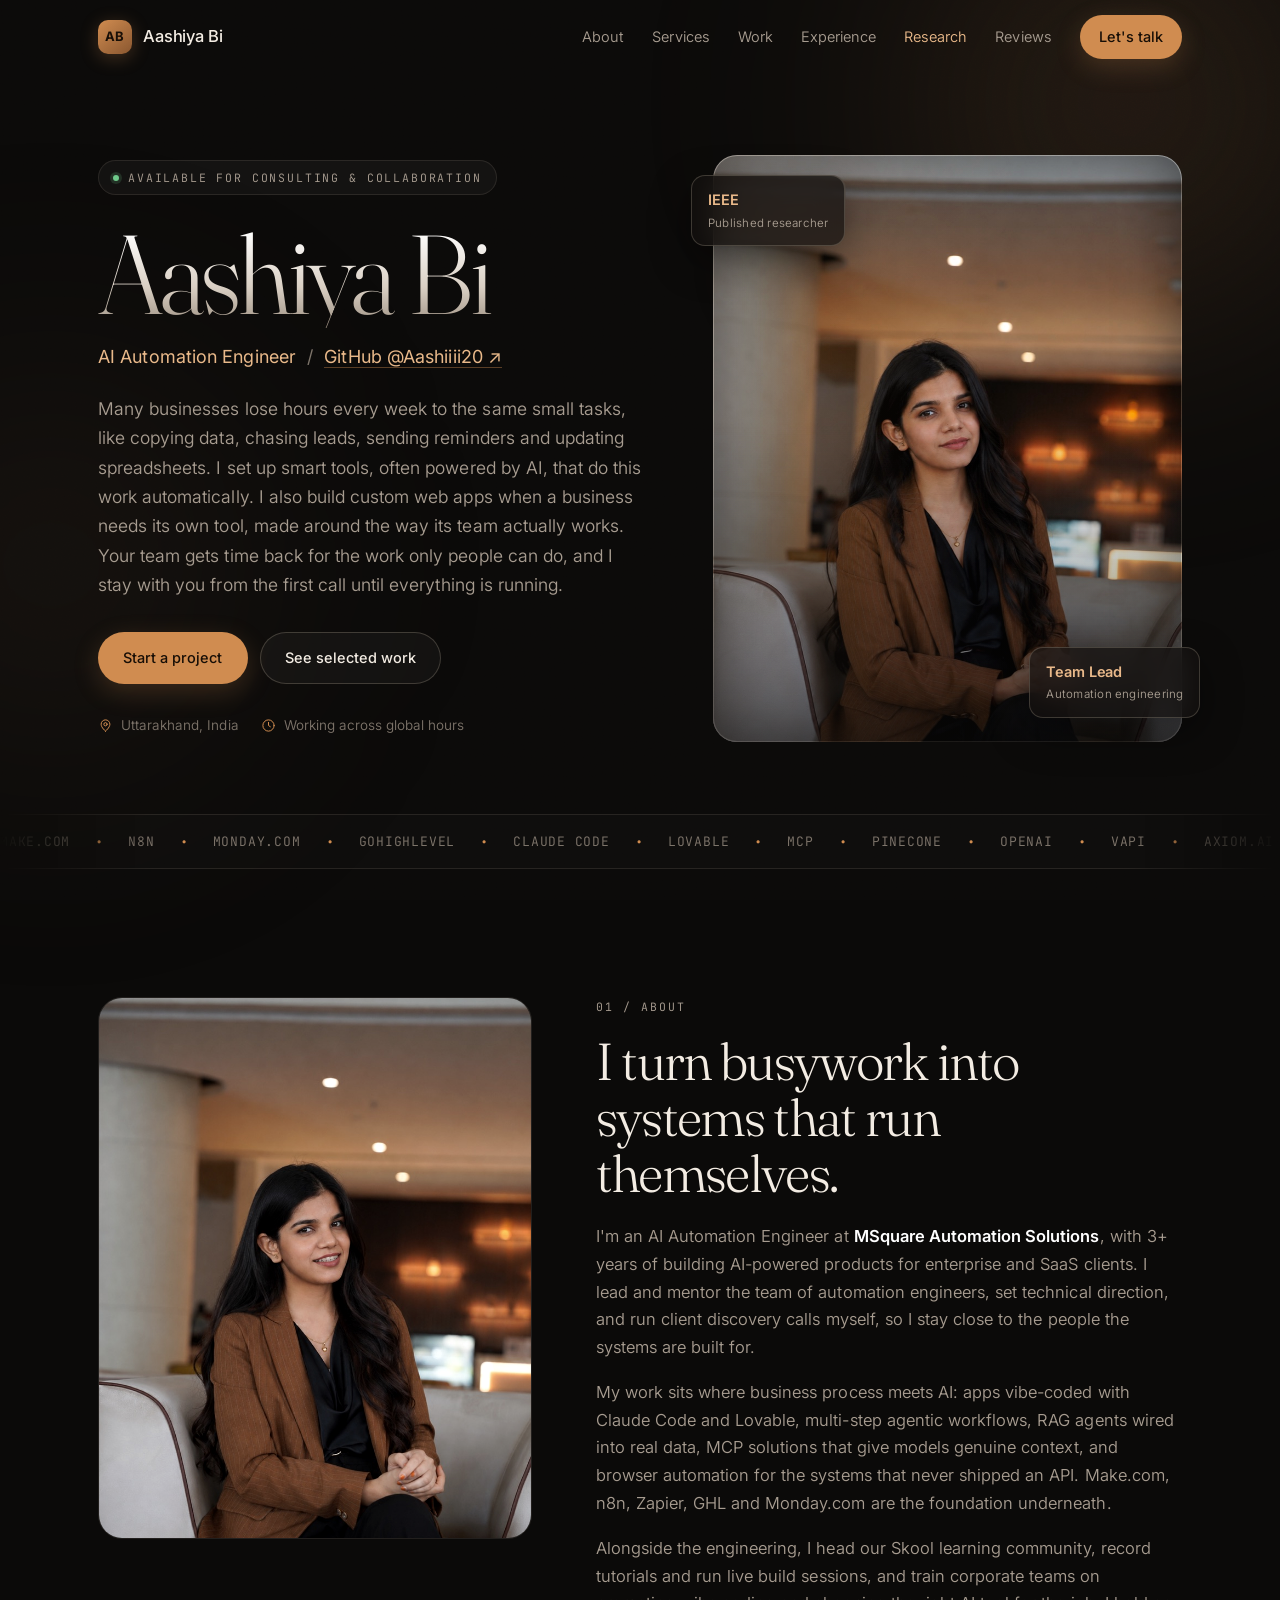
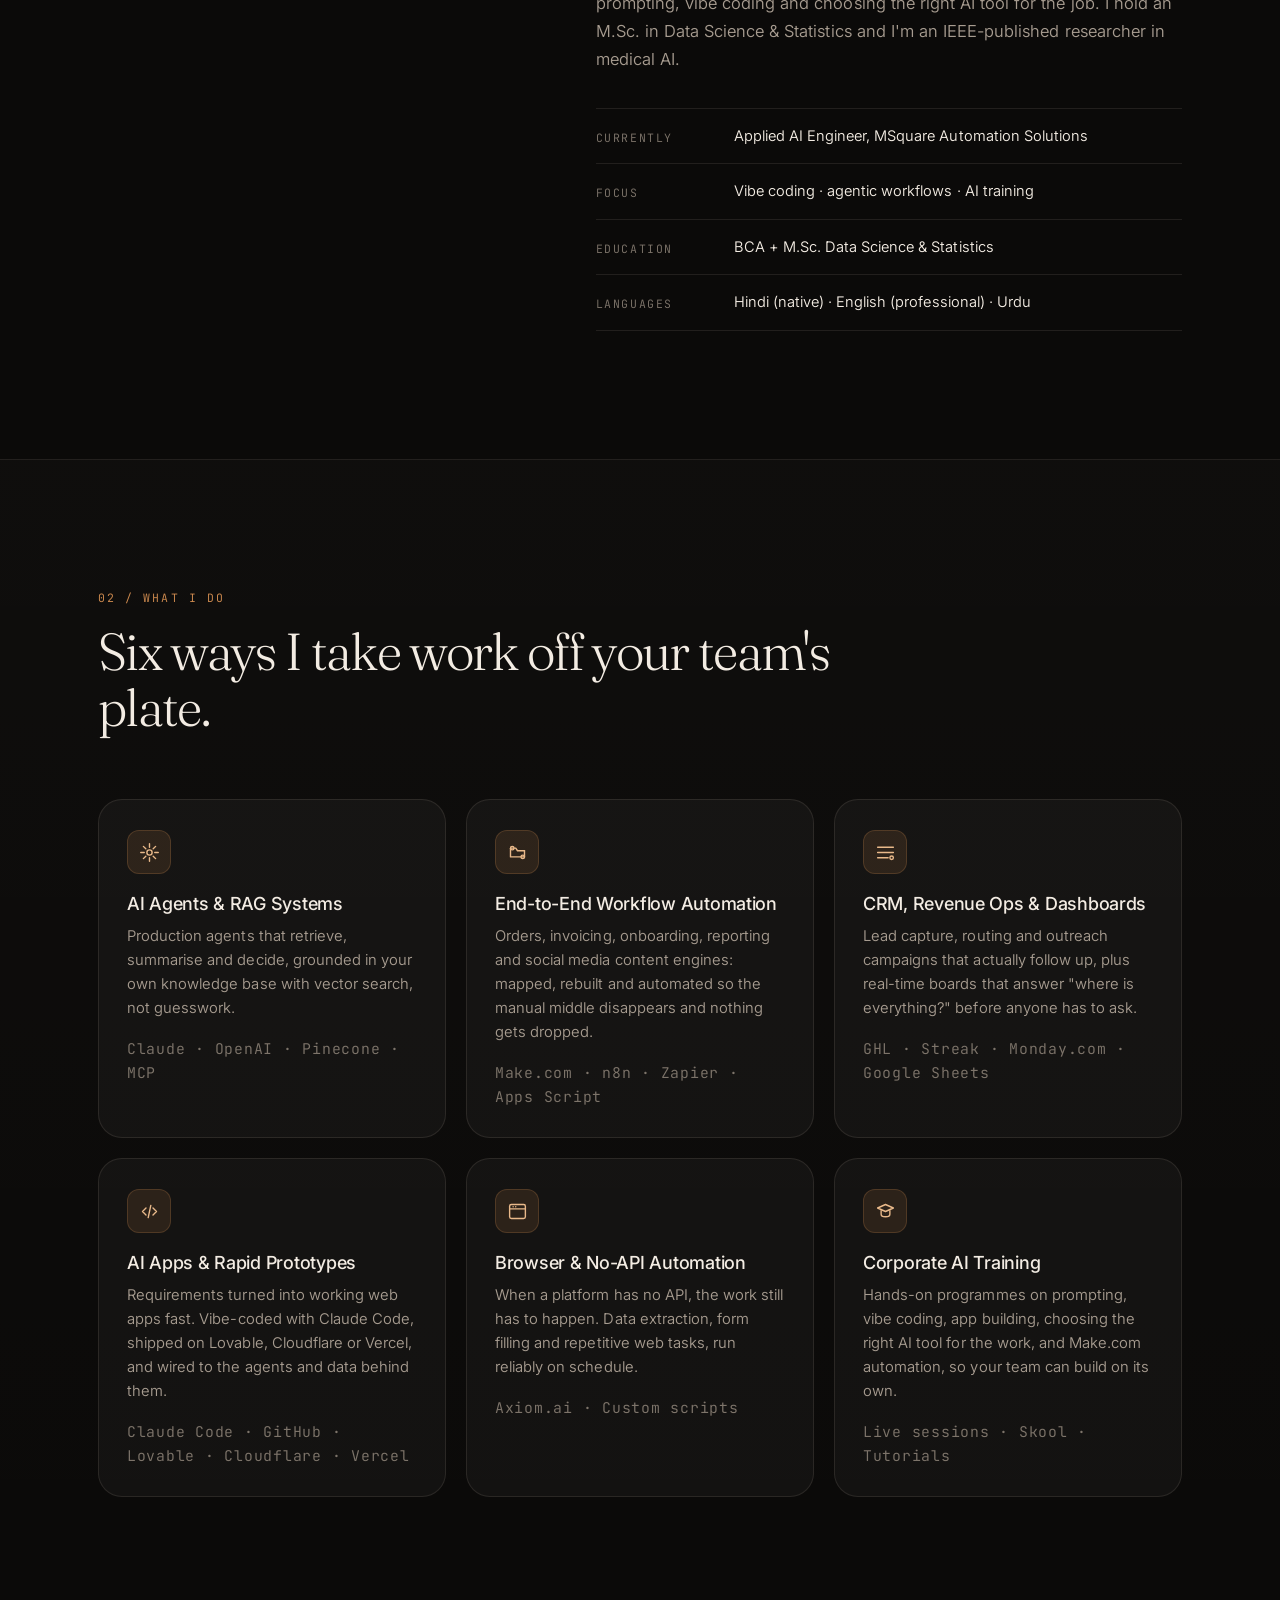
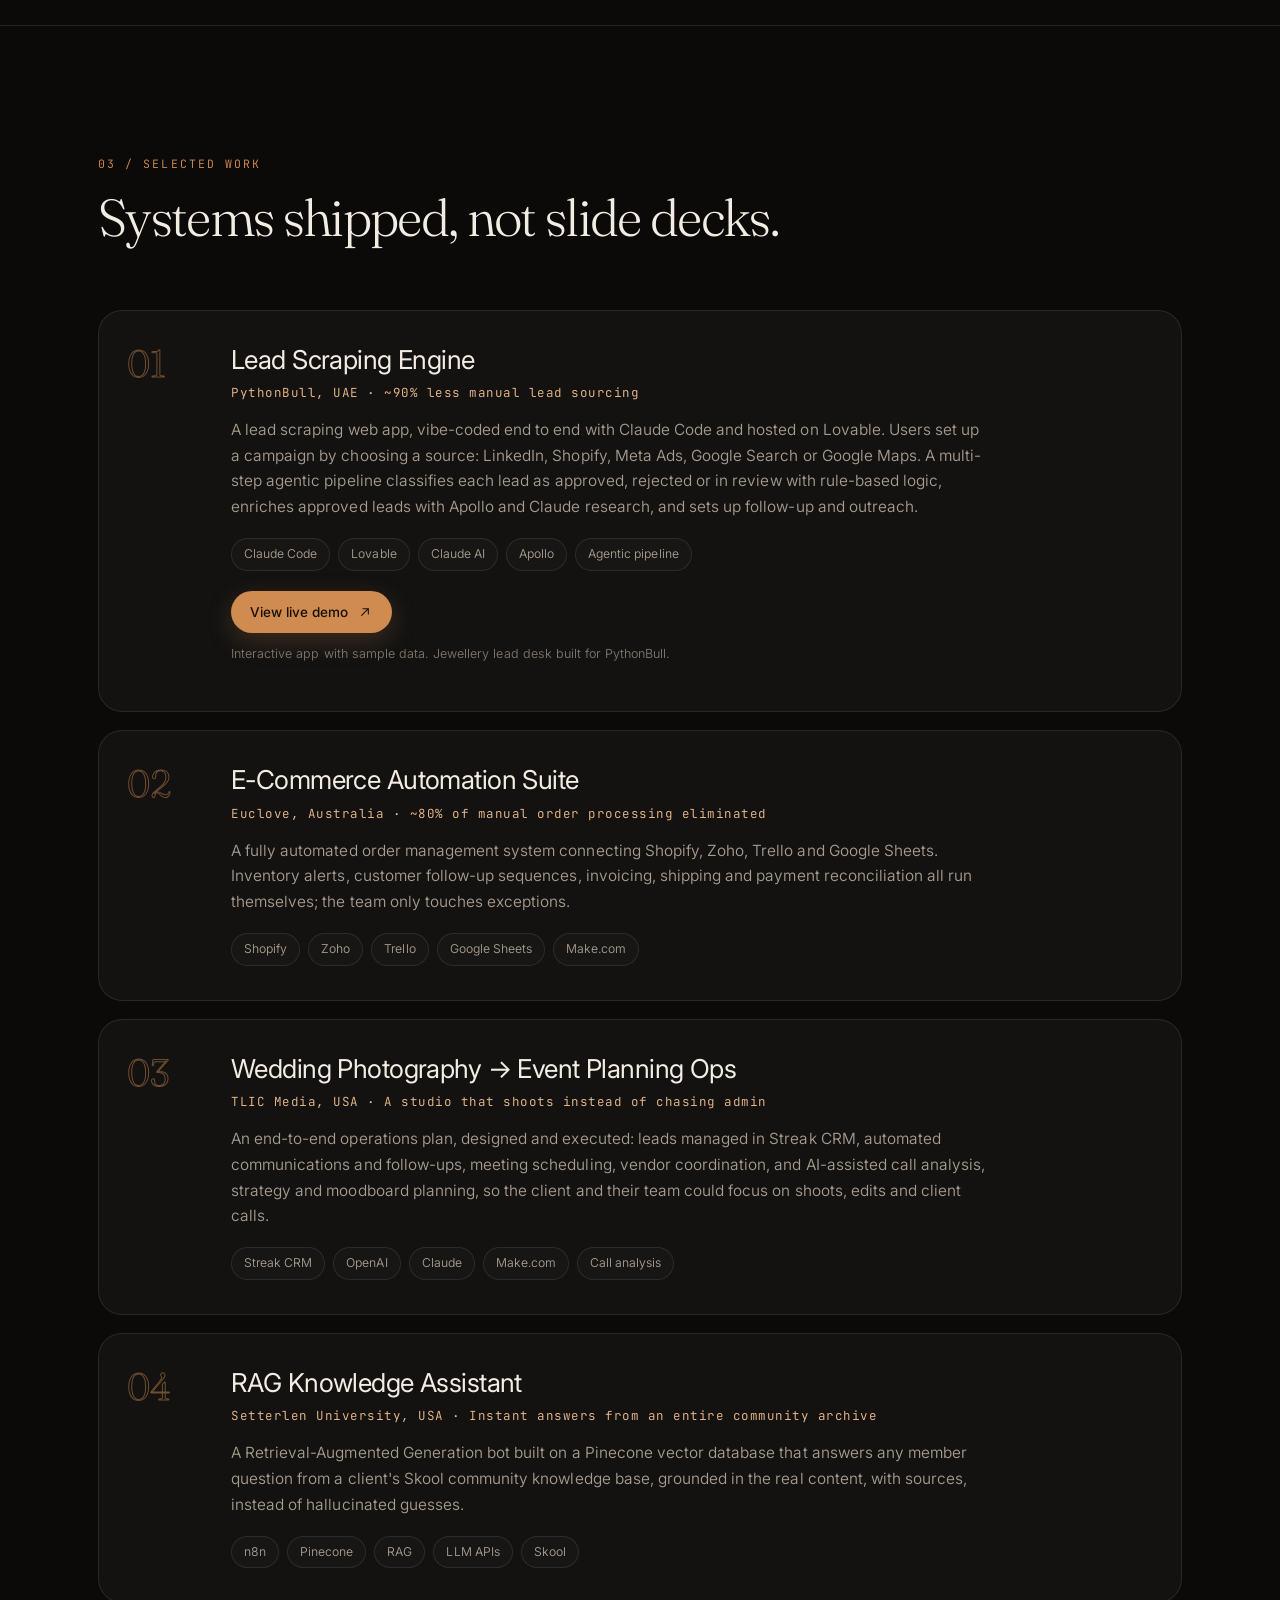
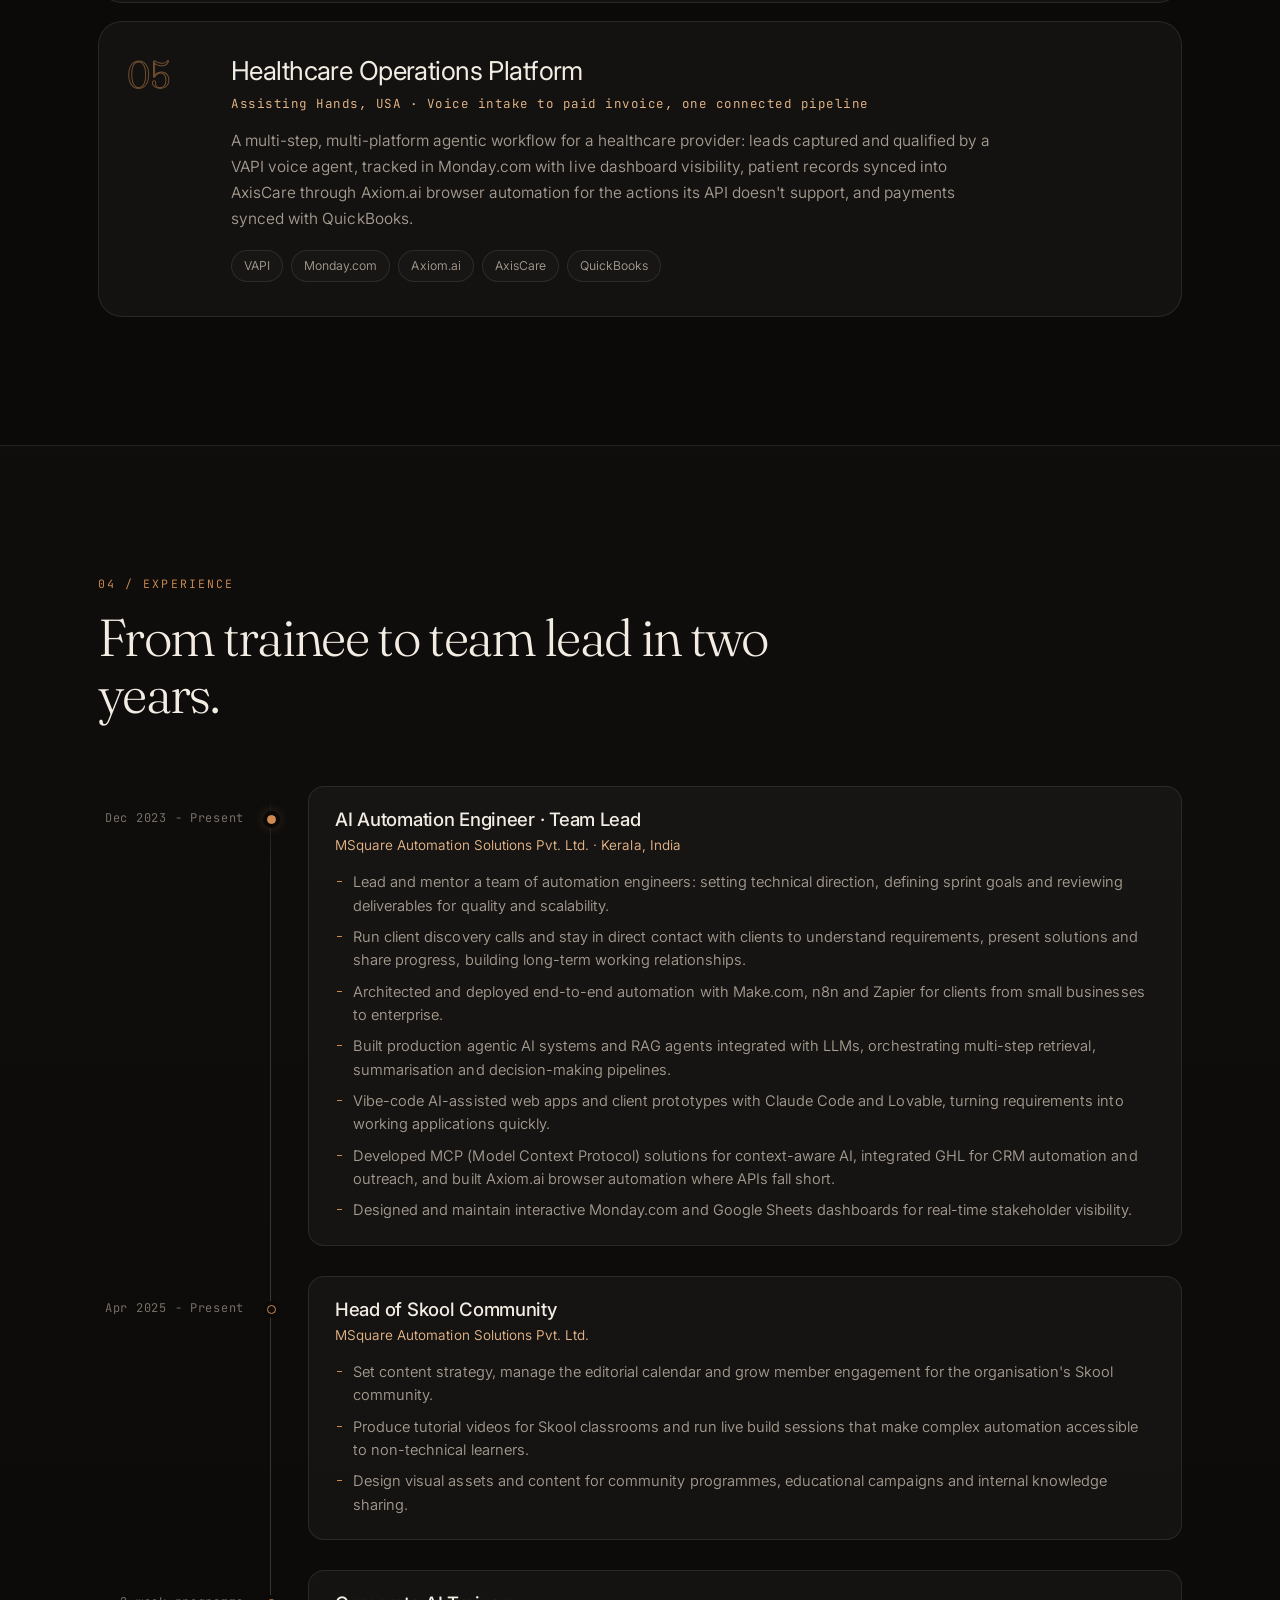
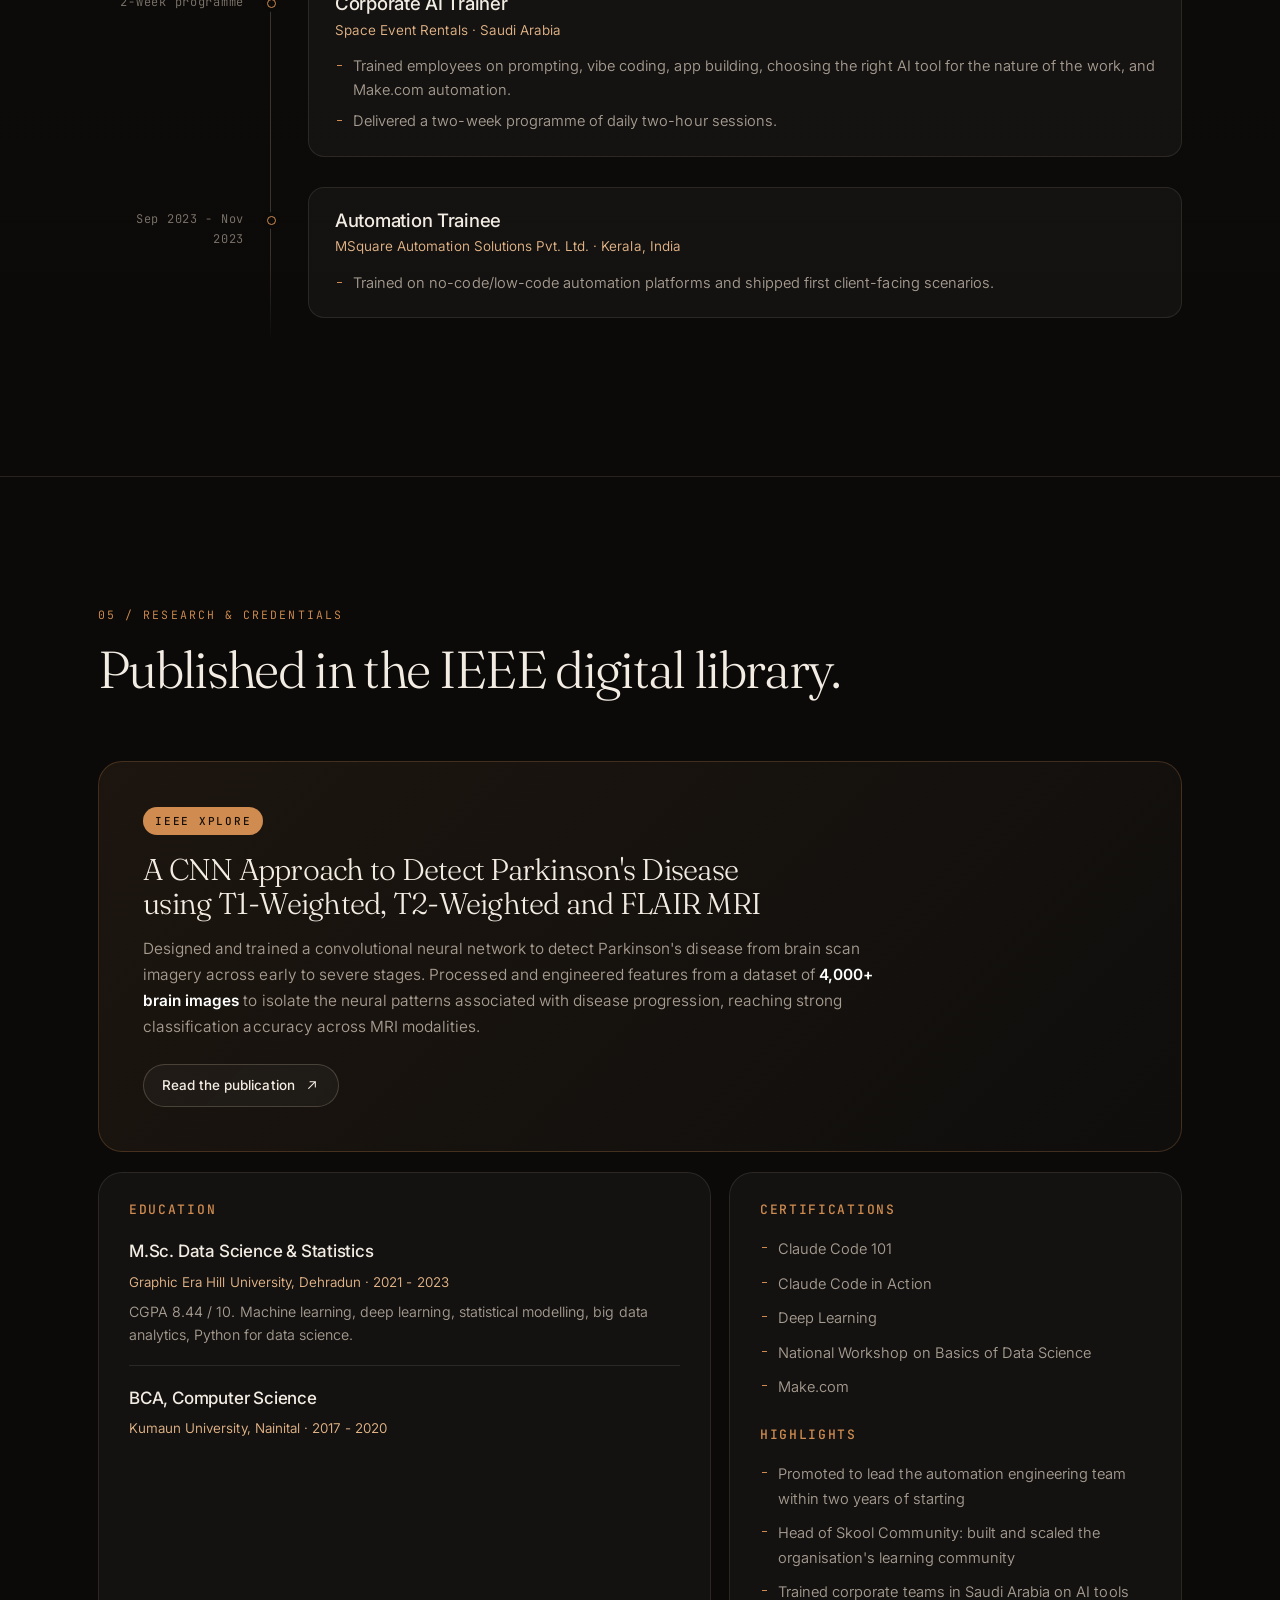
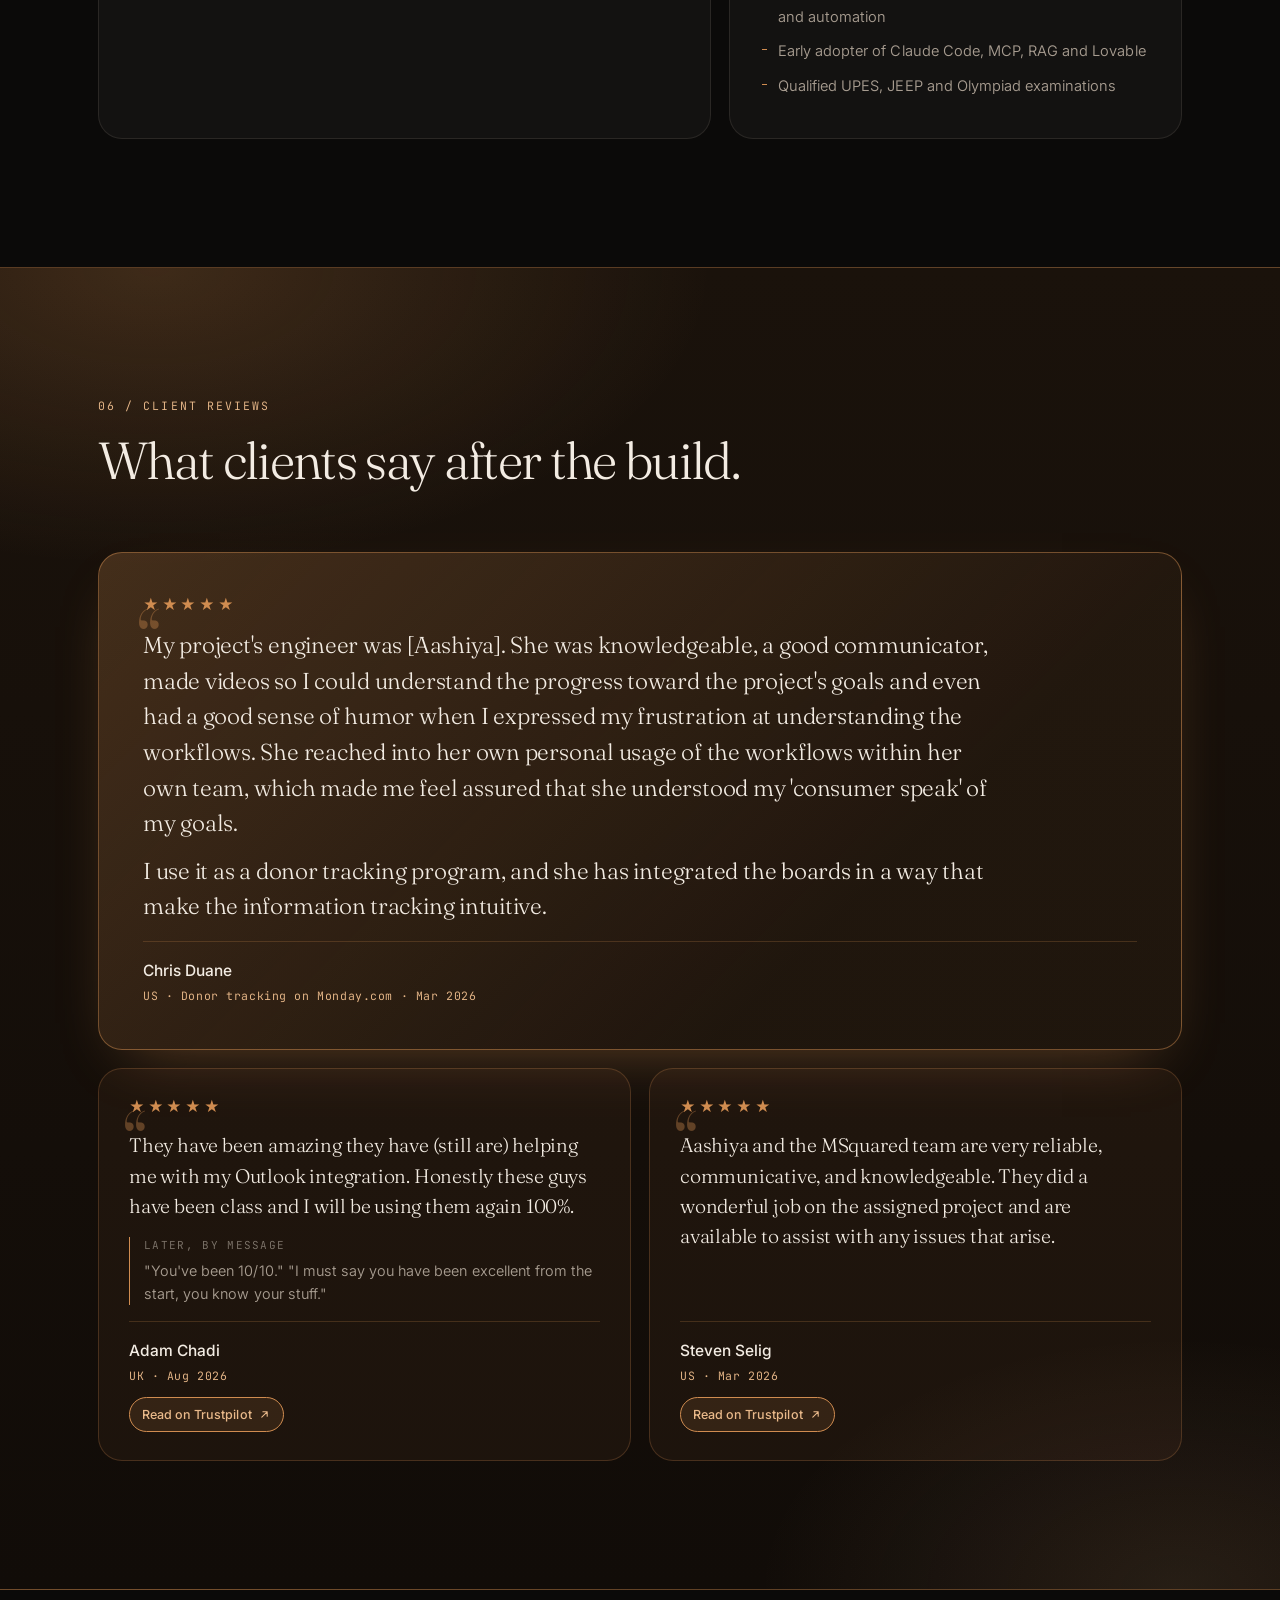
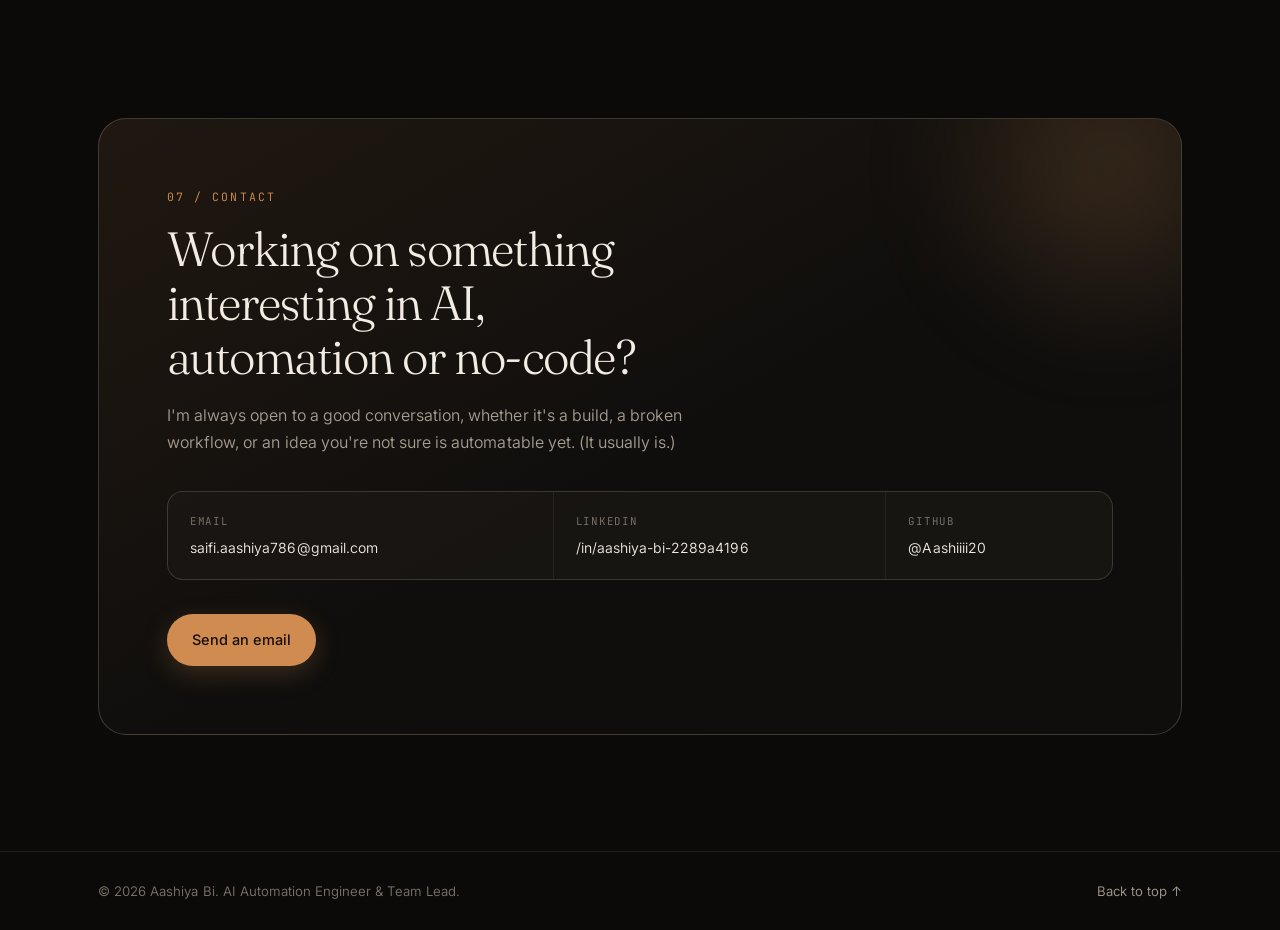
==== index.html @ a2b1c244 "Add Trustpilot button to Adam Chadi's review Co-Authored-By: Claude Opus 5.5 <noreply@anthropic.com>" ====
<!DOCTYPE html>
<html lang="en">
<head>
<meta charset="utf-8" />
<meta name="viewport" content="width=device-width, initial-scale=1" />
<title>Aashiya Bi | AI Automation Engineer &amp; Team Lead</title>
<meta name="description" content="Aashiya Bi, AI Automation Engineer and team lead. I build AI-powered apps with Claude Code and Lovable, agentic workflows, RAG and MCP, and end-to-end automation with Make.com, n8n, Zapier, GHL and Monday.com. IEEE-published researcher." />
<meta name="author" content="Aashiya Bi" />
<meta name="theme-color" content="#0b0a09" />

<meta property="og:type" content="website" />
<meta property="og:title" content="Aashiya Bi | AI Automation Engineer &amp; Team Lead" />
<meta property="og:description" content="Vibe-coded AI apps, agentic workflows, RAG and end-to-end business automation. Claude Code · Lovable · Make.com · n8n · GHL · MCP." />
<meta property="og:image" content="assets/img/aashiya-hero.jpg" />
<meta name="twitter:card" content="summary_large_image" />

<link rel="icon" href="assets/img/favicon.png" type="image/png" />
<link rel="preconnect" href="https://fonts.googleapis.com" />
<link rel="preconnect" href="https://fonts.gstatic.com" crossorigin />
<link href="https://fonts.googleapis.com/css2?family=Fraunces:opsz,wght@9..144,300;9..144,400;9..144,600&family=Inter:wght@300;400;500;600;700&family=JetBrains+Mono:wght@400;500&display=swap" rel="stylesheet" />
<link rel="stylesheet" href="assets/css/styles.css" />
</head>
<body>
<a class="skip-link" href="#main">Skip to content</a>
<div class="grain" aria-hidden="true"></div>
<div class="glow glow--a" aria-hidden="true"></div>
<div class="glow glow--b" aria-hidden="true"></div>

<!-- ============ NAV ============ -->
<header class="nav" id="nav">
  <div class="wrap nav__inner">
    <a class="brand" href="#top">
      <span class="brand__mark">AB</span>
      <span class="brand__text">Aashiya&nbsp;Bi</span>
    </a>
    <nav class="nav__links" id="navLinks" aria-label="Primary">
      <a href="#about">About</a>
      <a href="#services">Services</a>
      <a href="#work">Work</a>
      <a href="#experience">Experience</a>
      <a href="#research">Research</a>
      <a href="#reviews">Reviews</a>
      <a class="btn btn--sm btn--solid" href="#contact">Let's talk</a>
    </nav>
    <button class="nav__toggle" id="navToggle" aria-label="Menu" aria-expanded="false" aria-controls="navLinks">
      <span></span><span></span><span></span>
    </button>
  </div>
</header>

<main id="main">

<!-- ============ HERO ============ -->
<section class="hero" id="top">
  <div class="wrap hero__grid">
    <div class="hero__copy">
      <p class="eyebrow reveal"><span class="dot"></span> Available for consulting &amp; collaboration</p>
      <h1 class="hero__title reveal">
        <span class="line">Aashiya Bi</span>
      </h1>
      <p class="hero__role reveal">AI Automation Engineer <span class="sep">/</span> <a class="hero__link" href="https://github.com/Aashiiii20" target="_blank" rel="noopener noreferrer">GitHub @Aashiiii20 ↗</a></p>
      <p class="hero__lede reveal">
        Many businesses lose hours every week to the same small tasks, like copying data, chasing leads,
        sending reminders and updating spreadsheets. I set up smart tools, often powered by AI, that do this
        work automatically. I also build custom web apps when a business needs its own tool, made around the
        way its team actually works. Your team gets time back for the work only people can do, and I stay
        with you from the first call until everything is running.
      </p>
      <div class="hero__cta reveal">
        <a class="btn btn--solid" href="#contact">Start a project</a>
        <a class="btn btn--ghost" href="#work">See selected work</a>
      </div>
      <ul class="hero__meta reveal">
        <li><svg viewBox="0 0 24 24" aria-hidden="true"><path d="M12 21s7-5.6 7-11a7 7 0 1 0-14 0c0 5.4 7 11 7 11Z"/><circle cx="12" cy="10" r="2.6"/></svg> Uttarakhand, India</li>
        <li><svg viewBox="0 0 24 24" aria-hidden="true"><circle cx="12" cy="12" r="9"/><path d="M12 7v5l3 2"/></svg> Working across global hours</li>
      </ul>
    </div>

    <div class="hero__media reveal">
      <div class="portrait">
        <img src="assets/img/aashiya-hero.jpg" alt="Portrait of Aashiya Bi" width="900" height="1350" fetchpriority="high" />
        <div class="portrait__frame" aria-hidden="true"></div>
      </div>
      <div class="chip chip--tl">
        <strong>IEEE</strong>
        <span>Published researcher</span>
      </div>
      <div class="chip chip--br">
        <strong>Team Lead</strong>
        <span>Automation engineering</span>
      </div>
    </div>
  </div>

</section>

<!-- ============ MARQUEE ============ -->
<div class="marquee" aria-hidden="true">
  <div class="marquee__track">
    <span>Make.com</span><i>•</i><span>n8n</span><i>•</i><span>Monday.com</span><i>•</i><span>GoHighLevel</span><i>•</i><span>Claude Code</span><i>•</i><span>Lovable</span><i>•</i><span>MCP</span><i>•</i><span>Pinecone</span><i>•</i><span>OpenAI</span><i>•</i><span>VAPI</span><i>•</i><span>Axiom.ai</span><i>•</i><span>Zapier</span><i>•</i><span>Shopify</span><i>•</i><span>QuickBooks</span><i>•</i><span>Python</span><i>•</i>
    <span>Make.com</span><i>•</i><span>n8n</span><i>•</i><span>Monday.com</span><i>•</i><span>GoHighLevel</span><i>•</i><span>Claude Code</span><i>•</i><span>Lovable</span><i>•</i><span>MCP</span><i>•</i><span>Pinecone</span><i>•</i><span>OpenAI</span><i>•</i><span>VAPI</span><i>•</i><span>Axiom.ai</span><i>•</i><span>Zapier</span><i>•</i><span>Shopify</span><i>•</i><span>QuickBooks</span><i>•</i><span>Python</span><i>•</i>
  </div>
</div>

<!-- ============ ABOUT ============ -->
<section class="section" id="about">
  <div class="wrap about__grid">
    <div class="about__media reveal">
      <img src="assets/img/aashiya-about.jpg" alt="Aashiya Bi" width="800" height="1200" loading="lazy" />
    </div>
    <div class="about__copy">
      <p class="section__eyebrow reveal">01 / About</p>
      <h2 class="section__title reveal">I turn busywork into systems that run themselves.</h2>
      <p class="reveal">
        I'm an AI Automation Engineer at <strong>MSquare Automation Solutions</strong>, with 3+ years of
        building AI-powered products for enterprise and SaaS clients. I lead and mentor the team of
        automation engineers, set technical direction, and run client discovery calls myself, so I stay
        close to the people the systems are built for.
      </p>
      <p class="reveal">
        My work sits where business process meets AI: apps vibe-coded with Claude Code and Lovable,
        multi-step agentic workflows, RAG agents wired into real data, MCP solutions that give models genuine
        context, and browser automation for the systems that never shipped an API. Make.com, n8n, Zapier,
        GHL and Monday.com are the foundation underneath.
      </p>
      <p class="reveal">
        Alongside the engineering, I head our Skool learning community, record tutorials and run live build
        sessions, and train corporate teams on prompting, vibe coding and choosing the right AI tool for the
        job. I hold an M.Sc. in Data Science &amp; Statistics and I'm an IEEE-published researcher in medical AI.
      </p>
      <ul class="about__facts reveal">
        <li><span>Currently</span> Applied AI Engineer, MSquare Automation Solutions</li>
        <li><span>Focus</span> Vibe coding · agentic workflows · AI training</li>
        <li><span>Education</span> BCA + M.Sc. Data Science &amp; Statistics</li>
        <li><span>Languages</span> Hindi (native) · English (professional) · Urdu</li>
      </ul>
    </div>
  </div>
</section>

<!-- ============ SERVICES ============ -->
<section class="section section--alt" id="services">
  <div class="wrap">
    <div class="section__head">
      <p class="section__eyebrow reveal">02 / What I do</p>
      <h2 class="section__title reveal">Six ways I take work off your team's plate.</h2>
    </div>
    <div class="cards">
      <article class="card reveal">
        <div class="card__icon"><svg viewBox="0 0 24 24"><circle cx="12" cy="12" r="3"/><path d="M12 2v4m0 12v4M2 12h4m12 0h4M5 5l2.8 2.8M16.2 16.2 19 19M19 5l-2.8 2.8M7.8 16.2 5 19"/></svg></div>
        <h3>AI Agents &amp; RAG Systems</h3>
        <p>Production agents that retrieve, summarise and decide, grounded in your own knowledge base with vector search, not guesswork.</p>
        <p class="card__tools">Claude · OpenAI · Pinecone · MCP</p>
      </article>
      <article class="card reveal">
        <div class="card__icon"><svg viewBox="0 0 24 24"><path d="M4 7h6l2 3h8"/><path d="M4 7v10h16V10"/><circle cx="6" cy="7" r="2"/><circle cx="18" cy="17" r="2"/></svg></div>
        <h3>End-to-End Workflow Automation</h3>
        <p>Orders, invoicing, onboarding, reporting and social media content engines: mapped, rebuilt and automated so the manual middle disappears and nothing gets dropped.</p>
        <p class="card__tools">Make.com · n8n · Zapier · Apps Script</p>
      </article>
      <article class="card reveal">
        <div class="card__icon"><svg viewBox="0 0 24 24"><path d="M3 6h18M3 12h18M3 18h12"/><circle cx="19" cy="18" r="2"/></svg></div>
        <h3>CRM, Revenue Ops &amp; Dashboards</h3>
        <p>Lead capture, routing and outreach campaigns that actually follow up, plus real-time boards that answer "where is everything?" before anyone has to ask.</p>
        <p class="card__tools">GHL · Streak · Monday.com · Google Sheets</p>
      </article>
      <article class="card reveal">
        <div class="card__icon"><svg viewBox="0 0 24 24"><path d="m8 8-4 4 4 4M16 8l4 4-4 4M13.5 5l-3 14"/></svg></div>
        <h3>AI Apps &amp; Rapid Prototypes</h3>
        <p>Requirements turned into working web apps fast. Vibe-coded with Claude Code, shipped on Lovable, Cloudflare or Vercel, and wired to the agents and data behind them.</p>
        <p class="card__tools">Claude Code · GitHub · Lovable · Cloudflare · Vercel</p>
      </article>
      <article class="card reveal">
        <div class="card__icon"><svg viewBox="0 0 24 24"><rect x="3" y="4" width="18" height="16" rx="2"/><path d="M3 9h18M7 6.5h.01M10 6.5h.01"/></svg></div>
        <h3>Browser &amp; No-API Automation</h3>
        <p>When a platform has no API, the work still has to happen. Data extraction, form filling and repetitive web tasks, run reliably on schedule.</p>
        <p class="card__tools">Axiom.ai · Custom scripts</p>
      </article>
      <article class="card reveal">
        <div class="card__icon"><svg viewBox="0 0 24 24"><path d="M12 4 3 8l9 4 9-4-9-4Z"/><path d="M7 11v4c0 1.7 2.2 3 5 3s5-1.3 5-3v-4"/></svg></div>
        <h3>Corporate AI Training</h3>
        <p>Hands-on programmes on prompting, vibe coding, app building, choosing the right AI tool for the work, and Make.com automation, so your team can build on its own.</p>
        <p class="card__tools">Live sessions · Skool · Tutorials</p>
      </article>
    </div>
  </div>
</section>

<!-- ============ WORK ============ -->
<section class="section" id="work">
  <div class="wrap">
    <div class="section__head">
      <p class="section__eyebrow reveal">03 / Selected work</p>
      <h2 class="section__title reveal">Systems shipped, not slide decks.</h2>
    </div>

    <div class="work">
      <article class="project reveal">
        <div class="project__index">01</div>
        <div class="project__body">
          <h3>Lead Scraping Engine</h3>
          <p class="project__result">PythonBull, UAE · ~90% less manual lead sourcing</p>
          <p>
            A lead scraping web app, vibe-coded end to end with Claude Code and hosted on Lovable. Users set up
            a campaign by choosing a source: LinkedIn, Shopify, Meta Ads, Google Search or Google Maps. A
            multi-step agentic pipeline classifies each lead as approved, rejected or in review with rule-based
            logic, enriches approved leads with Apollo and Claude research, and sets up follow-up and outreach.
          </p>
          <ul class="tags"><li>Claude Code</li><li>Lovable</li><li>Claude AI</li><li>Apollo</li><li>Agentic pipeline</li></ul>
          <a class="btn btn--solid btn--sm project__demo" href="demos/pythonbull-jewellery-desk.html" target="_blank" rel="noopener noreferrer">
            View live demo
            <svg viewBox="0 0 24 24" aria-hidden="true"><path d="M7 17 17 7M9 7h8v8"/></svg>
          </a>
          <p class="project__demo-note">Interactive app with sample data. Jewellery lead desk built for PythonBull.</p>
        </div>
      </article>

      <article class="project reveal">
        <div class="project__index">02</div>
        <div class="project__body">
          <h3>E-Commerce Automation Suite</h3>
          <p class="project__result">Euclove, Australia · ~80% of manual order processing eliminated</p>
          <p>
            A fully automated order management system connecting Shopify, Zoho, Trello and Google Sheets.
            Inventory alerts, customer follow-up sequences, invoicing, shipping and payment reconciliation
            all run themselves; the team only touches exceptions.
          </p>
          <ul class="tags"><li>Shopify</li><li>Zoho</li><li>Trello</li><li>Google Sheets</li><li>Make.com</li></ul>
        </div>
      </article>

      <article class="project reveal">
        <div class="project__index">03</div>
        <div class="project__body">
          <h3>Wedding Photography → Event Planning Ops</h3>
          <p class="project__result">TLIC Media, USA · A studio that shoots instead of chasing admin</p>
          <p>
            An end-to-end operations plan, designed and executed: leads managed in Streak CRM, automated
            communications and follow-ups, meeting scheduling, vendor coordination, and AI-assisted call
            analysis, strategy and moodboard planning, so the client and their team could focus on shoots,
            edits and client calls.
          </p>
          <ul class="tags"><li>Streak CRM</li><li>OpenAI</li><li>Claude</li><li>Make.com</li><li>Call analysis</li></ul>
        </div>
      </article>

      <article class="project reveal">
        <div class="project__index">04</div>
        <div class="project__body">
          <h3>RAG Knowledge Assistant</h3>
          <p class="project__result">Setterlen University, USA · Instant answers from an entire community archive</p>
          <p>
            A Retrieval-Augmented Generation bot built on a Pinecone vector database that answers any member
            question from a client's Skool community knowledge base, grounded in the real content, with
            sources, instead of hallucinated guesses.
          </p>
          <ul class="tags"><li>n8n</li><li>Pinecone</li><li>RAG</li><li>LLM APIs</li><li>Skool</li></ul>
        </div>
      </article>

      <article class="project reveal">
        <div class="project__index">05</div>
        <div class="project__body">
          <h3>Healthcare Operations Platform</h3>
          <p class="project__result">Assisting Hands, USA · Voice intake to paid invoice, one connected pipeline</p>
          <p>
            A multi-step, multi-platform agentic workflow for a healthcare provider: leads captured and qualified by a VAPI
            voice agent, tracked in Monday.com with live dashboard visibility, patient records synced into
            AxisCare through Axiom.ai browser automation for the actions its API doesn't support, and payments synced with QuickBooks.
          </p>
          <ul class="tags"><li>VAPI</li><li>Monday.com</li><li>Axiom.ai</li><li>AxisCare</li><li>QuickBooks</li></ul>
        </div>
      </article>
    </div>
  </div>
</section>

<!-- ============ EXPERIENCE ============ -->
<section class="section section--alt" id="experience">
  <div class="wrap">
    <div class="section__head">
      <p class="section__eyebrow reveal">04 / Experience</p>
      <h2 class="section__title reveal">From trainee to team lead in two years.</h2>
    </div>

    <ol class="timeline">
      <li class="tl reveal">
        <div class="tl__date">Dec 2023 - Present</div>
        <div class="tl__card">
          <h3>AI Automation Engineer · Team Lead</h3>
          <p class="tl__org">MSquare Automation Solutions Pvt. Ltd. · Kerala, India</p>
          <ul>
            <li>Lead and mentor a team of automation engineers: setting technical direction, defining sprint goals and reviewing deliverables for quality and scalability.</li>
            <li>Run client discovery calls and stay in direct contact with clients to understand requirements, present solutions and share progress, building long-term working relationships.</li>
            <li>Architected and deployed end-to-end automation with Make.com, n8n and Zapier for clients from small businesses to enterprise.</li>
            <li>Built production agentic AI systems and RAG agents integrated with LLMs, orchestrating multi-step retrieval, summarisation and decision-making pipelines.</li>
            <li>Vibe-code AI-assisted web apps and client prototypes with Claude Code and Lovable, turning requirements into working applications quickly.</li>
            <li>Developed MCP (Model Context Protocol) solutions for context-aware AI, integrated GHL for CRM automation and outreach, and built Axiom.ai browser automation where APIs fall short.</li>
            <li>Designed and maintain interactive Monday.com and Google Sheets dashboards for real-time stakeholder visibility.</li>
          </ul>
        </div>
      </li>
      <li class="tl reveal">
        <div class="tl__date">Apr 2025 - Present</div>
        <div class="tl__card">
          <h3>Head of Skool Community</h3>
          <p class="tl__org">MSquare Automation Solutions Pvt. Ltd.</p>
          <ul>
            <li>Set content strategy, manage the editorial calendar and grow member engagement for the organisation's Skool community.</li>
            <li>Produce tutorial videos for Skool classrooms and run live build sessions that make complex automation accessible to non-technical learners.</li>
            <li>Design visual assets and content for community programmes, educational campaigns and internal knowledge sharing.</li>
          </ul>
        </div>
      </li>
      <li class="tl reveal">
        <div class="tl__date">2-week programme</div>
        <div class="tl__card">
          <h3>Corporate AI Trainer</h3>
          <p class="tl__org">Space Event Rentals · Saudi Arabia</p>
          <ul>
            <li>Trained employees on prompting, vibe coding, app building, choosing the right AI tool for the nature of the work, and Make.com automation.</li>
            <li>Delivered a two-week programme of daily two-hour sessions.</li>
          </ul>
        </div>
      </li>
      <li class="tl reveal">
        <div class="tl__date">Sep 2023 - Nov 2023</div>
        <div class="tl__card">
          <h3>Automation Trainee</h3>
          <p class="tl__org">MSquare Automation Solutions Pvt. Ltd. · Kerala, India</p>
          <ul>
            <li>Trained on no-code/low-code automation platforms and shipped first client-facing scenarios.</li>
          </ul>
        </div>
      </li>
    </ol>
  </div>
</section>

<!-- ============ RESEARCH + EDUCATION ============ -->
<section class="section" id="research">
  <div class="wrap">
    <div class="section__head">
      <p class="section__eyebrow reveal">05 / Research &amp; credentials</p>
      <h2 class="section__title reveal">Published in the IEEE digital library.</h2>
    </div>

    <div class="paper reveal">
      <div class="paper__badge">IEEE Xplore</div>
      <h3>A CNN Approach to Detect Parkinson's Disease using T1-Weighted, T2-Weighted and FLAIR MRI</h3>
      <p>
        Designed and trained a convolutional neural network to detect Parkinson's disease from brain scan
        imagery across early to severe stages. Processed and engineered features from a dataset of
        <strong>4,000+ brain images</strong> to isolate the neural patterns associated with disease
        progression, reaching strong classification accuracy across MRI modalities.
      </p>
      <a class="btn btn--ghost btn--sm" href="https://ieeexplore.ieee.org/document/10250623" target="_blank" rel="noopener noreferrer">
        Read the publication
        <svg viewBox="0 0 24 24" aria-hidden="true"><path d="M7 17 17 7M9 7h8v8"/></svg>
      </a>
    </div>

    <div class="credgrid">
      <div class="cred reveal">
        <h3>Education</h3>
        <div class="cred__item">
          <p class="cred__title">M.Sc. Data Science &amp; Statistics</p>
          <p class="cred__org">Graphic Era Hill University, Dehradun · 2021 - 2023</p>
          <p class="cred__note">CGPA 8.44 / 10. Machine learning, deep learning, statistical modelling, big data analytics, Python for data science.</p>
        </div>
        <div class="cred__item">
          <p class="cred__title">BCA, Computer Science</p>
          <p class="cred__org">Kumaun University, Nainital · 2017 - 2020</p>
        </div>
      </div>
      <div class="cred reveal">
        <h3>Certifications</h3>
        <ul class="cred__list">
          <li>Claude Code 101</li>
          <li>Claude Code in Action</li>
          <li>Deep Learning</li>
          <li>National Workshop on Basics of Data Science</li>
          <li>Make.com</li>
        </ul>
        <h3 class="cred__sub">Highlights</h3>
        <ul class="cred__list">
          <li>Promoted to lead the automation engineering team within two years of starting</li>
          <li>Head of Skool Community: built and scaled the organisation's learning community</li>
          <li>Trained corporate teams in Saudi Arabia on AI tools and automation</li>
          <li>Early adopter of Claude Code, MCP, RAG and Lovable</li>
          <li>Qualified UPES, JEEP and Olympiad examinations</li>
        </ul>
      </div>
    </div>
  </div>
</section>

<!-- ============ REVIEWS ============ -->
<section class="section section--reviews" id="reviews">
  <div class="wrap">
    <div class="section__head">
      <p class="section__eyebrow reveal">06 / Client reviews</p>
      <h2 class="section__title reveal">What clients say after the build.</h2>
    </div>

    <div class="reviews">
      <figure class="review review--feature reveal">
        <div class="review__stars" aria-label="Rated 5 out of 5">★★★★★</div>
        <blockquote>
          <p>My project's engineer was [Aashiya]. She was knowledgeable, a good communicator, made videos so I could understand the progress toward the project's goals and even had a good sense of humor when I expressed my frustration at understanding the workflows. She reached into her own personal usage of the workflows within her own team, which made me feel assured that she understood my 'consumer speak' of my goals.</p>
          <p>I use it as a donor tracking program, and she has integrated the boards in a way that make the information tracking intuitive.</p>
        </blockquote>
        <figcaption class="review__by">
          <span class="review__name">Chris Duane</span>
          <span class="review__meta">US · Donor tracking on Monday.com · Mar 2026</span>
        </figcaption>
      </figure>

      <figure class="review reveal">
        <div class="review__stars" aria-label="Rated 5 out of 5">★★★★★</div>
        <blockquote>
          <p>They have been amazing they have (still are) helping me with my Outlook integration. Honestly these guys have been class and I will be using them again 100%.</p>
        </blockquote>
        <p class="review__followup"><span>Later, by message</span> "You've been 10/10." "I must say you have been excellent from the start, you know your stuff."</p>
        <figcaption class="review__by">
          <span class="review__name">Adam Chadi</span>
          <span class="review__meta">UK · Aug 2026</span>
          <a class="review__source" href="https://www.trustpilot.com/reviews/6a7df25940ca669974962528" target="_blank" rel="noopener noreferrer">Read on Trustpilot <svg viewBox="0 0 24 24" aria-hidden="true"><path d="M7 17 17 7M9 7h8v8"/></svg></a>
        </figcaption>
      </figure>

      <figure class="review reveal">
        <div class="review__stars" aria-label="Rated 5 out of 5">★★★★★</div>
        <blockquote>
          <p>Aashiya and the MSquared team are very reliable, communicative, and knowledgeable. They did a wonderful job on the assigned project and are available to assist with any issues that arise.</p>
        </blockquote>
        <figcaption class="review__by">
          <span class="review__name">Steven Selig</span>
          <span class="review__meta">US · Mar 2026</span>
          <a class="review__source" href="https://www.trustpilot.com/reviews/69c129585ae0bf1520e8bc3e" target="_blank" rel="noopener noreferrer">Read on Trustpilot <svg viewBox="0 0 24 24" aria-hidden="true"><path d="M7 17 17 7M9 7h8v8"/></svg></a>
        </figcaption>
      </figure>
    </div>
  </div>
</section>

<!-- ============ CONTACT ============ -->
<section class="section contact" id="contact">
  <div class="wrap">
    <div class="contact__inner reveal">
      <p class="section__eyebrow">07 / Contact</p>
      <h2 class="contact__title">Working on something interesting in AI, automation or no-code?</h2>
      <p class="contact__lede">I'm always open to a good conversation, whether it's a build, a broken workflow, or an idea you're not sure is automatable yet. (It usually is.)</p>
      <div class="contact__links">
        <a class="clink" href="mailto:saifi.aashiya786@gmail.com">
          <span class="clink__label">Email</span>
          <span class="clink__value">saifi.aashiya786@gmail.com</span>
        </a>
        <a class="clink" href="https://www.linkedin.com/in/aashiya-bi-2289a4196" target="_blank" rel="noopener noreferrer">
          <span class="clink__label">LinkedIn</span>
          <span class="clink__value">/in/aashiya-bi-2289a4196</span>
        </a>
        <a class="clink" href="https://github.com/Aashiiii20" target="_blank" rel="noopener noreferrer">
          <span class="clink__label">GitHub</span>
          <span class="clink__value">@Aashiiii20</span>
        </a>
      </div>
      <div class="contact__cta">
        <a class="btn btn--solid" href="mailto:saifi.aashiya786@gmail.com?subject=Project%20enquiry">Send an email</a>
      </div>
    </div>
  </div>
</section>

</main>

<footer class="footer">
  <div class="wrap footer__inner">
    <p>© <span id="year">2026</span> Aashiya Bi. AI Automation Engineer &amp; Team Lead.</p>
    <a href="#top" class="footer__top">Back to top ↑</a>
  </div>
</footer>

<script src="assets/js/main.js"></script>
</body>
</html>
---- assets/css/styles.css ----
/* ============================================================
   Aashiya Bi Portfolio
   Palette: warm copper on deep charcoal
   ============================================================ */

:root{
  --bg:#0b0a09;
  --bg-2:#100e0d;
  --surface:rgba(255,247,238,.035);
  --surface-2:rgba(255,247,238,.055);
  --line:rgba(240,222,200,.10);
  --line-strong:rgba(240,222,200,.20);
  --text:#f3ece3;
  --muted:#a79c90;
  --muted-2:#7d746a;
  --accent:#d08c50;
  --accent-2:#e9b98a;
  --accent-soft:rgba(208,140,80,.13);

  --ff-display:"Fraunces","Iowan Old Style",Georgia,serif;
  --ff-sans:"Inter",-apple-system,BlinkMacSystemFont,"Segoe UI",Helvetica,Arial,sans-serif;
  --ff-mono:"JetBrains Mono",ui-monospace,SFMono-Regular,Menlo,monospace;

  --wrap:1180px;
  --pad:clamp(20px,5vw,48px);
  --r:16px;
  --r-lg:24px;
  color-scheme:dark;
}

*,*::before,*::after{box-sizing:border-box}
html{scroll-behavior:smooth;scroll-padding-top:88px;-webkit-text-size-adjust:100%}
body{
  margin:0;
  background:var(--bg);
  color:var(--text);
  font-family:var(--ff-sans);
  font-size:16.5px;
  line-height:1.68;
  font-weight:350;
  letter-spacing:.002em;
  overflow-x:hidden;
  -webkit-font-smoothing:antialiased;
}
img{max-width:100%;display:block}
a{color:inherit;text-decoration:none}
h1,h2,h3{margin:0;font-weight:400;letter-spacing:-.02em;line-height:1.12}
p{margin:0 0 1.05em}
ul,ol{margin:0;padding:0;list-style:none}
strong{font-weight:600;color:#fff}
svg{width:18px;height:18px;fill:none;stroke:currentColor;stroke-width:1.6;stroke-linecap:round;stroke-linejoin:round}
::selection{background:var(--accent);color:#170f08}

.wrap{width:100%;max-width:var(--wrap);margin-inline:auto;padding-inline:var(--pad)}

.skip-link{position:absolute;left:-9999px;top:0;background:var(--accent);color:#160e07;padding:12px 18px;z-index:200;border-radius:0 0 10px 0}
.skip-link:focus{left:0}
:focus-visible{outline:2px solid var(--accent-2);outline-offset:3px;border-radius:6px}

/* ---------- ambient ---------- */
.grain{
  position:fixed;inset:0;z-index:1;pointer-events:none;opacity:.45;
  background-image:url("data:image/svg+xml,%3Csvg xmlns='http://www.w3.org/2000/svg' width='200' height='200'%3E%3Cfilter id='n'%3E%3CfeTurbulence type='fractalNoise' baseFrequency='.85' numOctaves='3'/%3E%3C/filter%3E%3Crect width='200' height='200' filter='url(%23n)' opacity='.35'/%3E%3C/svg%3E");
  mix-blend-mode:overlay;
}
.glow{position:fixed;border-radius:50%;filter:blur(120px);pointer-events:none;z-index:0}
.glow--a{width:52vw;height:52vw;top:-18vw;right:-14vw;background:radial-gradient(circle,rgba(208,140,80,.20),transparent 68%)}
.glow--b{width:44vw;height:44vw;bottom:6vh;left:-18vw;background:radial-gradient(circle,rgba(120,86,60,.16),transparent 70%)}

main,.nav,.footer{position:relative;z-index:2}

/* ---------- nav ---------- */
.nav{position:sticky;top:0;z-index:100;transition:background .3s,border-color .3s,backdrop-filter .3s;border-bottom:1px solid transparent}
.nav.is-stuck{background:rgba(11,10,9,.78);backdrop-filter:blur(16px) saturate(140%);border-bottom-color:var(--line)}
.nav__inner{display:flex;align-items:center;justify-content:space-between;gap:24px;height:74px}
.brand{display:flex;align-items:center;gap:11px;font-weight:500;letter-spacing:-.01em}
.brand__mark{
  display:grid;place-items:center;width:34px;height:34px;border-radius:10px;
  background:linear-gradient(140deg,var(--accent),#8a5730);
  color:#180f07;font-size:13px;font-weight:700;letter-spacing:.02em;
  box-shadow:0 4px 18px rgba(208,140,80,.28);
}
.nav__links{display:flex;align-items:center;gap:28px}
.nav__links a{font-size:14.5px;color:var(--muted);transition:color .2s;position:relative}
.nav__links a:not(.btn):hover{color:var(--text)}
.nav__links a:not(.btn)::after{content:"";position:absolute;left:0;bottom:-6px;width:0;height:1px;background:var(--accent);transition:width .25s}
.nav__links a:not(.btn):hover::after{width:100%}
.nav__links a.btn--solid,.nav__links a.btn--solid:hover{color:#170e06}
.nav__toggle{display:none;flex-direction:column;gap:5px;background:none;border:0;padding:10px;cursor:pointer}
.nav__toggle span{width:22px;height:1.6px;background:var(--text);transition:.25s}
.nav__toggle[aria-expanded="true"] span:nth-child(1){transform:translateY(6.6px) rotate(45deg)}
.nav__toggle[aria-expanded="true"] span:nth-child(2){opacity:0}
.nav__toggle[aria-expanded="true"] span:nth-child(3){transform:translateY(-6.6px) rotate(-45deg)}

/* ---------- buttons ---------- */
.btn{
  display:inline-flex;align-items:center;gap:9px;
  padding:13px 24px;border-radius:999px;font-size:14.5px;font-weight:500;
  border:1px solid transparent;cursor:pointer;transition:transform .2s,background .2s,border-color .2s,box-shadow .2s;
  white-space:nowrap;
}
.btn svg{width:16px;height:16px}
.btn--solid{background:var(--accent);color:#170e06;box-shadow:0 8px 26px rgba(208,140,80,.22)}
.btn--solid:hover{background:var(--accent-2);transform:translateY(-2px);box-shadow:0 12px 32px rgba(208,140,80,.32)}
.btn--ghost{border-color:var(--line-strong);color:var(--text);background:var(--surface)}
.btn--ghost:hover{border-color:var(--accent);color:var(--accent-2);transform:translateY(-2px)}
.btn--sm{padding:9px 18px;font-size:13.5px}

/* ---------- hero ---------- */
.hero{padding:clamp(40px,7vw,80px) 0 clamp(48px,6vw,72px)}
.hero__grid{display:grid;grid-template-columns:1.08fr .92fr;gap:clamp(32px,5vw,72px);align-items:center}
.eyebrow{
  display:inline-flex;align-items:center;gap:9px;
  font-family:var(--ff-mono);font-size:11.5px;letter-spacing:.16em;text-transform:uppercase;
  color:var(--muted);border:1px solid var(--line);background:var(--surface);
  padding:7px 14px;border-radius:999px;margin-bottom:26px;
}
.dot{width:6px;height:6px;border-radius:50%;background:#6ec98a;box-shadow:0 0 0 3px rgba(110,201,138,.16);animation:pulse 2.4s ease-in-out infinite}
@keyframes pulse{0%,100%{opacity:1}50%{opacity:.35}}

.hero__title{font-family:var(--ff-display);font-size:clamp(52px,9.2vw,112px);font-weight:300;letter-spacing:-.035em;line-height:.95;margin-bottom:14px}
.hero__title .line{display:block;background:linear-gradient(180deg,#fff 8%,#d9cfc3 62%,#9c8f81 100%);-webkit-background-clip:text;background-clip:text;color:transparent}
.hero__role{font-size:clamp(15px,1.6vw,18px);color:var(--accent-2);font-weight:400;letter-spacing:.005em;margin-bottom:22px}
.hero__role .sep{color:var(--muted-2);margin:0 6px}
.hero__link{color:var(--accent-2);text-decoration:none;border-bottom:1px solid rgba(208,140,80,.4);transition:color .2s,border-color .2s}
.hero__link:hover,.hero__link:focus-visible{color:var(--text);border-bottom-color:var(--accent)}
.hero__lede{color:var(--muted);font-size:clamp(15.5px,1.5vw,17.5px);max-width:56ch;margin-bottom:32px}
.hero__cta{display:flex;flex-wrap:wrap;gap:12px;margin-bottom:30px}
.hero__meta{display:flex;flex-wrap:wrap;gap:22px;font-size:13.5px;color:var(--muted-2)}
.hero__meta li{display:flex;align-items:center;gap:8px}
.hero__meta svg{width:15px;height:15px;color:var(--accent)}

.hero__media{position:relative}
.portrait{position:relative;border-radius:var(--r-lg);overflow:hidden;aspect-ratio:4/5;background:var(--bg-2)}
.portrait img{width:100%;height:100%;object-fit:cover;object-position:50% 22%;filter:saturate(1.02) contrast(1.03)}
.portrait::after{
  content:"";position:absolute;inset:0;
  background:linear-gradient(180deg,rgba(11,10,9,0) 45%,rgba(11,10,9,.55) 100%),
             linear-gradient(100deg,rgba(208,140,80,.10),transparent 55%);
}
.portrait__frame{position:absolute;inset:0;border-radius:var(--r-lg);border:1px solid var(--line-strong);box-shadow:inset 0 0 60px rgba(0,0,0,.5)}
.chip{
  position:absolute;z-index:3;display:flex;flex-direction:column;gap:1px;
  padding:12px 16px;border-radius:14px;
  background:rgba(18,16,14,.72);backdrop-filter:blur(14px);
  border:1px solid var(--line-strong);box-shadow:0 14px 40px rgba(0,0,0,.45);
}
.chip strong{font-size:14.5px;color:var(--accent-2);font-weight:600;letter-spacing:-.01em}
.chip span{font-size:11.5px;color:var(--muted);letter-spacing:.02em}
.chip--tl{top:20px;left:-22px}
.chip--br{bottom:24px;right:-18px}

/* ---------- stats ---------- */
.stats{
  display:grid;grid-template-columns:repeat(3,1fr);gap:1px;
  margin-top:clamp(44px,6vw,72px);
  background:var(--line);border:1px solid var(--line);border-radius:var(--r-lg);overflow:hidden;
}
.stat{background:var(--bg);padding:26px 24px;transition:background .3s}
.stat:hover{background:var(--bg-2)}
.stat__num{display:block;font-family:var(--ff-display);font-size:clamp(30px,4vw,44px);font-weight:300;color:var(--accent-2);letter-spacing:-.03em;line-height:1}
.stat__label{display:block;margin-top:9px;font-size:12.8px;color:var(--muted-2);line-height:1.45}

/* ---------- marquee ---------- */
.marquee{overflow:hidden;border-block:1px solid var(--line);padding:16px 0;background:rgba(255,247,238,.015);mask-image:linear-gradient(90deg,transparent,#000 12%,#000 88%,transparent)}
.marquee__track{display:flex;align-items:center;gap:26px;width:max-content;animation:scroll 46s linear infinite}
.marquee__track span{font-family:var(--ff-mono);font-size:13px;letter-spacing:.06em;color:var(--muted-2);text-transform:uppercase;white-space:nowrap}
.marquee__track i{color:var(--accent);font-style:normal;font-size:11px}
@keyframes scroll{to{transform:translateX(-50%)}}

/* ---------- sections ---------- */
.section{padding:clamp(72px,10vw,132px) 0;position:relative}
.section--alt{background:linear-gradient(180deg,rgba(255,247,238,.018),rgba(255,247,238,.004));border-block:1px solid var(--line)}
.section__head{max-width:760px;margin-bottom:clamp(40px,5vw,64px)}
.section__eyebrow{font-family:var(--ff-mono);font-size:11.5px;letter-spacing:.18em;text-transform:uppercase;color:var(--accent);margin-bottom:16px}
.section__title{font-family:var(--ff-display);font-size:clamp(30px,4.6vw,52px);font-weight:300;letter-spacing:-.032em;line-height:1.08}

/* ---------- about ---------- */
.about__grid{display:grid;grid-template-columns:.85fr 1.15fr;gap:clamp(32px,5vw,72px);align-items:start}
.about__media{position:sticky;top:110px;border-radius:var(--r-lg);overflow:hidden;border:1px solid var(--line);aspect-ratio:4/5}
.about__media img{width:100%;height:100%;object-fit:cover;object-position:50% 20%;filter:grayscale(.15) contrast(1.04)}
.about__copy .section__title{margin-bottom:22px}
.about__copy p{color:var(--muted);max-width:62ch}
.about__facts{margin-top:34px;border-top:1px solid var(--line)}
.about__facts li{display:grid;grid-template-columns:120px 1fr;gap:18px;padding:15px 0;border-bottom:1px solid var(--line);font-size:14.6px;color:var(--text)}
.about__facts span{font-family:var(--ff-mono);font-size:11.5px;letter-spacing:.14em;text-transform:uppercase;color:var(--muted-2);padding-top:4px}

/* ---------- cards ---------- */
.cards{display:grid;grid-template-columns:repeat(3,1fr);gap:20px}
.card{
  padding:30px 28px 28px;border-radius:var(--r-lg);border:1px solid var(--line);
  background:var(--surface);transition:transform .3s,border-color .3s,background .3s;position:relative;overflow:hidden;
}
.card::before{content:"";position:absolute;inset:0;background:radial-gradient(420px circle at var(--mx,50%) var(--my,0%),rgba(208,140,80,.10),transparent 60%);opacity:0;transition:opacity .35s}
.card:hover{transform:translateY(-5px);border-color:var(--line-strong);background:var(--surface-2)}
.card:hover::before{opacity:1}
.card__icon{width:44px;height:44px;border-radius:12px;display:grid;place-items:center;background:var(--accent-soft);color:var(--accent-2);margin-bottom:20px;border:1px solid rgba(208,140,80,.22)}
.card__icon svg{width:21px;height:21px}
.card h3{font-size:18px;font-weight:500;letter-spacing:-.015em;margin-bottom:11px}
.card p{color:var(--muted);font-size:14.8px;line-height:1.62;margin-bottom:0}
.card__tools{margin-top:16px !important;font-family:var(--ff-mono);font-size:11.5px;letter-spacing:.05em;color:var(--muted-2) !important}

/* ---------- work ---------- */
.work{display:grid;gap:18px}
.project{
  display:grid;grid-template-columns:96px 1fr;gap:8px;
  padding:34px 34px 34px 28px;border-radius:var(--r-lg);
  border:1px solid var(--line);background:var(--surface);
  transition:transform .3s,border-color .3s,background .3s;
}
.project:hover{transform:translateY(-4px);border-color:rgba(208,140,80,.32);background:var(--surface-2)}
.project__index{font-family:var(--ff-display);font-size:38px;font-weight:300;color:transparent;-webkit-text-stroke:1px rgba(208,140,80,.5);line-height:1}
.project__body h3{font-size:clamp(20px,2.4vw,26px);font-weight:400;letter-spacing:-.022em;margin-bottom:8px}
.project__result{font-family:var(--ff-mono);font-size:12.5px;letter-spacing:.04em;color:var(--accent-2);margin-bottom:14px}
.project__demo{margin-top:20px}
.project__body>p:not(.project__result){color:var(--muted);max-width:76ch;font-size:15.4px}
.project__body>p.project__demo-note{margin-top:10px;font-size:12.5px;color:var(--muted-2)}
.tags{display:flex;flex-wrap:wrap;gap:8px;margin-top:18px}
.tags li{font-size:12.2px;padding:5px 12px;border-radius:999px;border:1px solid var(--line);color:var(--muted);background:rgba(255,247,238,.02)}
.tags--lg li{font-size:13px;padding:7px 14px;transition:border-color .2s,color .2s}
.tags--lg li:hover{border-color:var(--accent);color:var(--accent-2)}

/* ---------- timeline ---------- */
.timeline{position:relative;padding-left:0}
.timeline::before{content:"";position:absolute;left:172px;top:6px;bottom:6px;width:1px;background:linear-gradient(180deg,transparent,var(--line-strong) 8%,var(--line-strong) 92%,transparent)}
.tl{display:grid;grid-template-columns:172px 1fr;gap:0;position:relative;padding-bottom:30px}
.tl__date{font-family:var(--ff-mono);font-size:12px;letter-spacing:.06em;color:var(--muted-2);padding-top:22px;padding-right:26px;text-align:right}
.tl__card{position:relative;margin-left:38px;padding:22px 26px;border-radius:var(--r);border:1px solid var(--line);background:var(--surface);transition:border-color .3s,transform .3s}
.tl:hover .tl__card{border-color:var(--line-strong);transform:translateX(3px)}
.tl__card::before{
  content:"";position:absolute;left:-42px;top:28px;width:9px;height:9px;border-radius:50%;
  background:var(--bg);border:1.6px solid var(--accent);box-shadow:0 0 0 4px rgba(11,10,9,1);
}
.tl:first-child .tl__card::before{background:var(--accent);box-shadow:0 0 0 4px rgba(11,10,9,1),0 0 14px rgba(208,140,80,.7)}
.tl__card h3{font-size:18.5px;font-weight:500;letter-spacing:-.015em}
.tl__org{font-size:13.5px;color:var(--accent-2);margin:5px 0 14px}
.tl__card ul li{position:relative;padding-left:18px;color:var(--muted);font-size:14.6px;line-height:1.6;margin-bottom:8px}
.tl__card ul li:last-child{margin-bottom:0}
.tl__card ul li::before{content:"";position:absolute;left:2px;top:10px;width:5px;height:1px;background:var(--accent)}

/* ---------- skills ---------- */
.skills{display:grid;grid-template-columns:repeat(2,1fr);gap:18px}
.skillset{padding:26px 28px;border-radius:var(--r-lg);border:1px solid var(--line);background:var(--surface)}
.skillset h3{font-size:13px;font-family:var(--ff-mono);letter-spacing:.13em;text-transform:uppercase;color:var(--accent);margin-bottom:16px;font-weight:500}
.skillset .tags{margin-top:0}

/* ---------- research ---------- */
.paper{
  padding:clamp(28px,4vw,44px);border-radius:var(--r-lg);
  border:1px solid rgba(208,140,80,.24);
  background:linear-gradient(135deg,rgba(208,140,80,.09),rgba(255,247,238,.02));
  margin-bottom:20px;
}
.paper__badge{display:inline-block;font-family:var(--ff-mono);font-size:11px;letter-spacing:.16em;text-transform:uppercase;color:#170e06;background:var(--accent);padding:5px 12px;border-radius:999px;margin-bottom:18px;font-weight:500}
.paper h3{font-family:var(--ff-display);font-size:clamp(21px,2.8vw,30px);font-weight:300;letter-spacing:-.025em;margin-bottom:16px;max-width:34ch}
.paper p{color:var(--muted);max-width:74ch;font-size:15.4px}
.paper .btn{margin-top:8px}

.credgrid{display:grid;grid-template-columns:1.15fr .85fr;gap:18px}
.cred{padding:30px 30px;border-radius:var(--r-lg);border:1px solid var(--line);background:var(--surface)}
.cred h3{font-size:13px;font-family:var(--ff-mono);letter-spacing:.13em;text-transform:uppercase;color:var(--accent);margin-bottom:20px;font-weight:500}
.cred__sub{margin-top:28px}
.cred__item{padding-bottom:18px;margin-bottom:18px;border-bottom:1px solid var(--line)}
.cred__item:last-child{padding-bottom:0;margin-bottom:0;border-bottom:0}
.cred__title{font-size:17px;color:var(--text);margin-bottom:5px;font-weight:500;letter-spacing:-.012em}
.cred__org{font-size:13.4px;color:var(--accent-2);margin-bottom:8px}
.cred__note{font-size:14.2px;color:var(--muted);margin-bottom:0;line-height:1.6}
.cred__list li{position:relative;padding-left:18px;color:var(--muted);font-size:14.6px;margin-bottom:10px}
.cred__list li::before{content:"";position:absolute;left:2px;top:10px;width:5px;height:1px;background:var(--accent)}

/* ---------- contact ---------- */
.contact{padding-bottom:clamp(80px,9vw,120px)}
.contact__inner{
  padding:clamp(36px,5.5vw,68px);border-radius:28px;
  border:1px solid var(--line-strong);
  background:linear-gradient(150deg,rgba(208,140,80,.11),rgba(255,247,238,.02) 55%);
  position:relative;overflow:hidden;
}
.contact__inner::after{content:"";position:absolute;width:420px;height:420px;right:-140px;top:-160px;border-radius:50%;background:radial-gradient(circle,rgba(208,140,80,.22),transparent 66%);filter:blur(40px)}
.contact__title{font-family:var(--ff-display);font-size:clamp(28px,4.4vw,48px);font-weight:300;letter-spacing:-.032em;max-width:19ch;margin-bottom:18px;position:relative}
.contact__lede{color:var(--muted);max-width:58ch;font-size:16px;margin-bottom:36px;position:relative}
.contact__links{display:grid;grid-template-columns:1.45fr 1.25fr .85fr;gap:1px;background:var(--line);border:1px solid var(--line);border-radius:var(--r);overflow:hidden;margin-bottom:34px;position:relative}
.clink{display:flex;flex-direction:column;gap:5px;padding:20px 22px;background:rgba(11,10,9,.55);transition:background .25s}
.clink:hover{background:rgba(208,140,80,.12)}
.clink__label{font-family:var(--ff-mono);font-size:10.8px;letter-spacing:.16em;text-transform:uppercase;color:var(--muted-2)}
.clink__value{font-size:14px;color:var(--text);overflow-wrap:anywhere}
.clink:hover .clink__value{color:var(--accent-2)}
.contact__cta{display:flex;flex-wrap:wrap;gap:12px;position:relative}

/* ---------- footer ---------- */
.footer{border-top:1px solid var(--line);padding:28px 0}
.footer__inner{display:flex;align-items:center;justify-content:space-between;gap:16px;flex-wrap:wrap}
.footer p{margin:0;font-size:13.2px;color:var(--muted-2)}
.footer__top{font-size:13.2px;color:var(--muted);transition:color .2s}
.footer__top:hover{color:var(--accent-2)}

/* ---------- reveal ---------- */
.reveal{opacity:0;transform:translateY(20px);transition:opacity .7s cubic-bezier(.22,.7,.3,1),transform .7s cubic-bezier(.22,.7,.3,1)}
.reveal.is-in{opacity:1;transform:none}

/* ---------- reviews ---------- */
.section--reviews{
  background:
    radial-gradient(900px 480px at 12% 0%,rgba(208,140,80,.20),transparent 62%),
    radial-gradient(700px 420px at 92% 100%,rgba(233,185,138,.10),transparent 60%),
    linear-gradient(180deg,#1a120b,#110c08);
  border-block:1px solid rgba(208,140,80,.38);
}
.section--reviews .section__eyebrow{color:var(--accent-2)}
.section--reviews .review{background:rgba(208,140,80,.06);border-color:rgba(208,140,80,.24)}
.section--reviews .review:hover{border-color:rgba(208,140,80,.5)}
.section--reviews .review--feature{background:linear-gradient(135deg,rgba(208,140,80,.24),rgba(208,140,80,.06) 70%);border-color:rgba(208,140,80,.48);box-shadow:0 24px 60px -30px rgba(208,140,80,.45)}
.section--reviews .review blockquote::before{color:rgba(208,140,80,.38)}
.section--reviews .review__by{border-top-color:rgba(208,140,80,.22)}
.reviews{display:grid;grid-template-columns:repeat(2,1fr);gap:18px}
.review{margin:0;display:flex;flex-direction:column;gap:16px;padding:30px 30px 28px;border-radius:var(--r-lg);border:1px solid var(--line);background:var(--surface);transition:border-color .3s}
.review:hover{border-color:var(--line-strong)}
.review--feature{grid-column:1 / -1;padding:clamp(30px,4vw,44px)}
.review__stars{color:var(--accent);font-size:15px;letter-spacing:.18em;line-height:1}
.review blockquote{margin:0;position:relative}
.review blockquote::before{content:"\201C";position:absolute;top:-.32em;left:-.06em;font-family:var(--ff-display);font-size:88px;line-height:1;color:var(--accent-soft);pointer-events:none}
.review blockquote p{position:relative;font-family:var(--ff-display);font-weight:300;font-size:clamp(17px,1.7vw,19.5px);line-height:1.55;letter-spacing:-.01em;color:var(--text);margin:0 0 12px;text-wrap:pretty}
.review blockquote p:last-child{margin-bottom:0}
.review--feature blockquote p{font-size:clamp(18px,2.1vw,23px);max-width:62ch}
.review__followup{margin:0;font-size:14.4px;color:var(--muted);line-height:1.6;padding-left:14px;border-left:1px solid var(--accent)}
.review__followup span{display:block;font-family:var(--ff-mono);font-size:11px;letter-spacing:.12em;text-transform:uppercase;color:var(--muted-2);margin-bottom:4px}
.review__by{margin-top:auto;padding-top:16px;border-top:1px solid var(--line);display:flex;flex-direction:column;gap:2px}
.review__name{font-size:15.5px;font-weight:500;color:var(--text)}
.review__meta{font-family:var(--ff-mono);font-size:11.5px;letter-spacing:.05em;color:var(--accent-2)}
.review__source{align-self:flex-start;margin-top:10px;display:inline-flex;align-items:center;gap:6px;padding:6px 12px;border-radius:999px;border:1px solid var(--accent);background:var(--accent-soft);color:var(--accent-2);font-size:12.5px;font-weight:500;text-decoration:none;transition:background .2s,color .2s,transform .2s}
.review__source svg{width:13px;height:13px;fill:none;stroke:currentColor;stroke-width:2;stroke-linecap:round;stroke-linejoin:round}
.review__source:hover,.review__source:focus-visible{background:var(--accent);color:#170e06;transform:translateY(-1px)}

/* ============ responsive ============ */
@media (max-width:1024px){
  .hero__grid{grid-template-columns:1fr;gap:44px}
  .hero__media{max-width:440px}
  .chip--tl{left:0}
  .chip--br{right:0}
  .cards{grid-template-columns:repeat(2,1fr)}
  .about__grid{grid-template-columns:1fr}
  .about__media{position:static;max-width:380px}
  .credgrid{grid-template-columns:1fr}
  .contact__links{grid-template-columns:repeat(2,1fr)}
  .clink__value{font-size:14.4px}
}
@media (max-width:860px){
  .nav__links{
    position:fixed;inset:74px 0 auto;flex-direction:column;align-items:flex-start;gap:4px;
    background:rgba(11,10,9,.97);backdrop-filter:blur(18px);border-bottom:1px solid var(--line);
    padding:18px var(--pad) 26px;
    transform:translateY(-14px);opacity:0;pointer-events:none;transition:.28s;
  }
  .nav__links.is-open{transform:none;opacity:1;pointer-events:auto}
  .nav__links a{width:100%;padding:11px 0;font-size:16px;border-bottom:1px solid var(--line)}
  .nav__links a.btn{margin-top:14px;justify-content:center;border-bottom:0}
  .nav__toggle{display:flex}
  .nav{background:rgba(11,10,9,.8);backdrop-filter:blur(14px)}
  .skills{grid-template-columns:1fr}
  .timeline::before{left:5px}
  .tl{grid-template-columns:1fr}
  .tl__date{text-align:left;padding:0 0 10px 38px}
  .tl__card{margin-left:38px}
  .tl__card::before{left:-38px;top:24px}
}
@media (max-width:620px){
  .reviews{grid-template-columns:1fr}
  .review{padding:26px 22px}
  .stats{grid-template-columns:1fr}
  body{font-size:16px}
  .cards{grid-template-columns:1fr}
  .contact__links{grid-template-columns:1fr}
  .project{grid-template-columns:1fr;padding:26px 22px;gap:14px}
  .project__index{font-size:30px}
  .stat{padding:20px 18px}
  .hero__cta .btn{flex:1 1 auto;justify-content:center}
  .about__facts li{grid-template-columns:1fr;gap:4px}
}

@media (prefers-reduced-motion:reduce){
  *,*::before,*::after{animation-duration:.001ms !important;animation-iteration-count:1 !important;transition-duration:.001ms !important;scroll-behavior:auto !important}
  .reveal{opacity:1;transform:none}
}

@media print{
  .nav,.marquee,.glow,.grain,.hero__cta,.contact__cta,.footer__top{display:none !important}
  body{background:#fff;color:#111}
  .section{padding:24px 0}
  .card,.project,.tl__card,.cred,.paper,.contact__inner{border-color:#ccc;background:#fff}
  .hero__title .line{color:#111;-webkit-text-fill-color:#111}
}
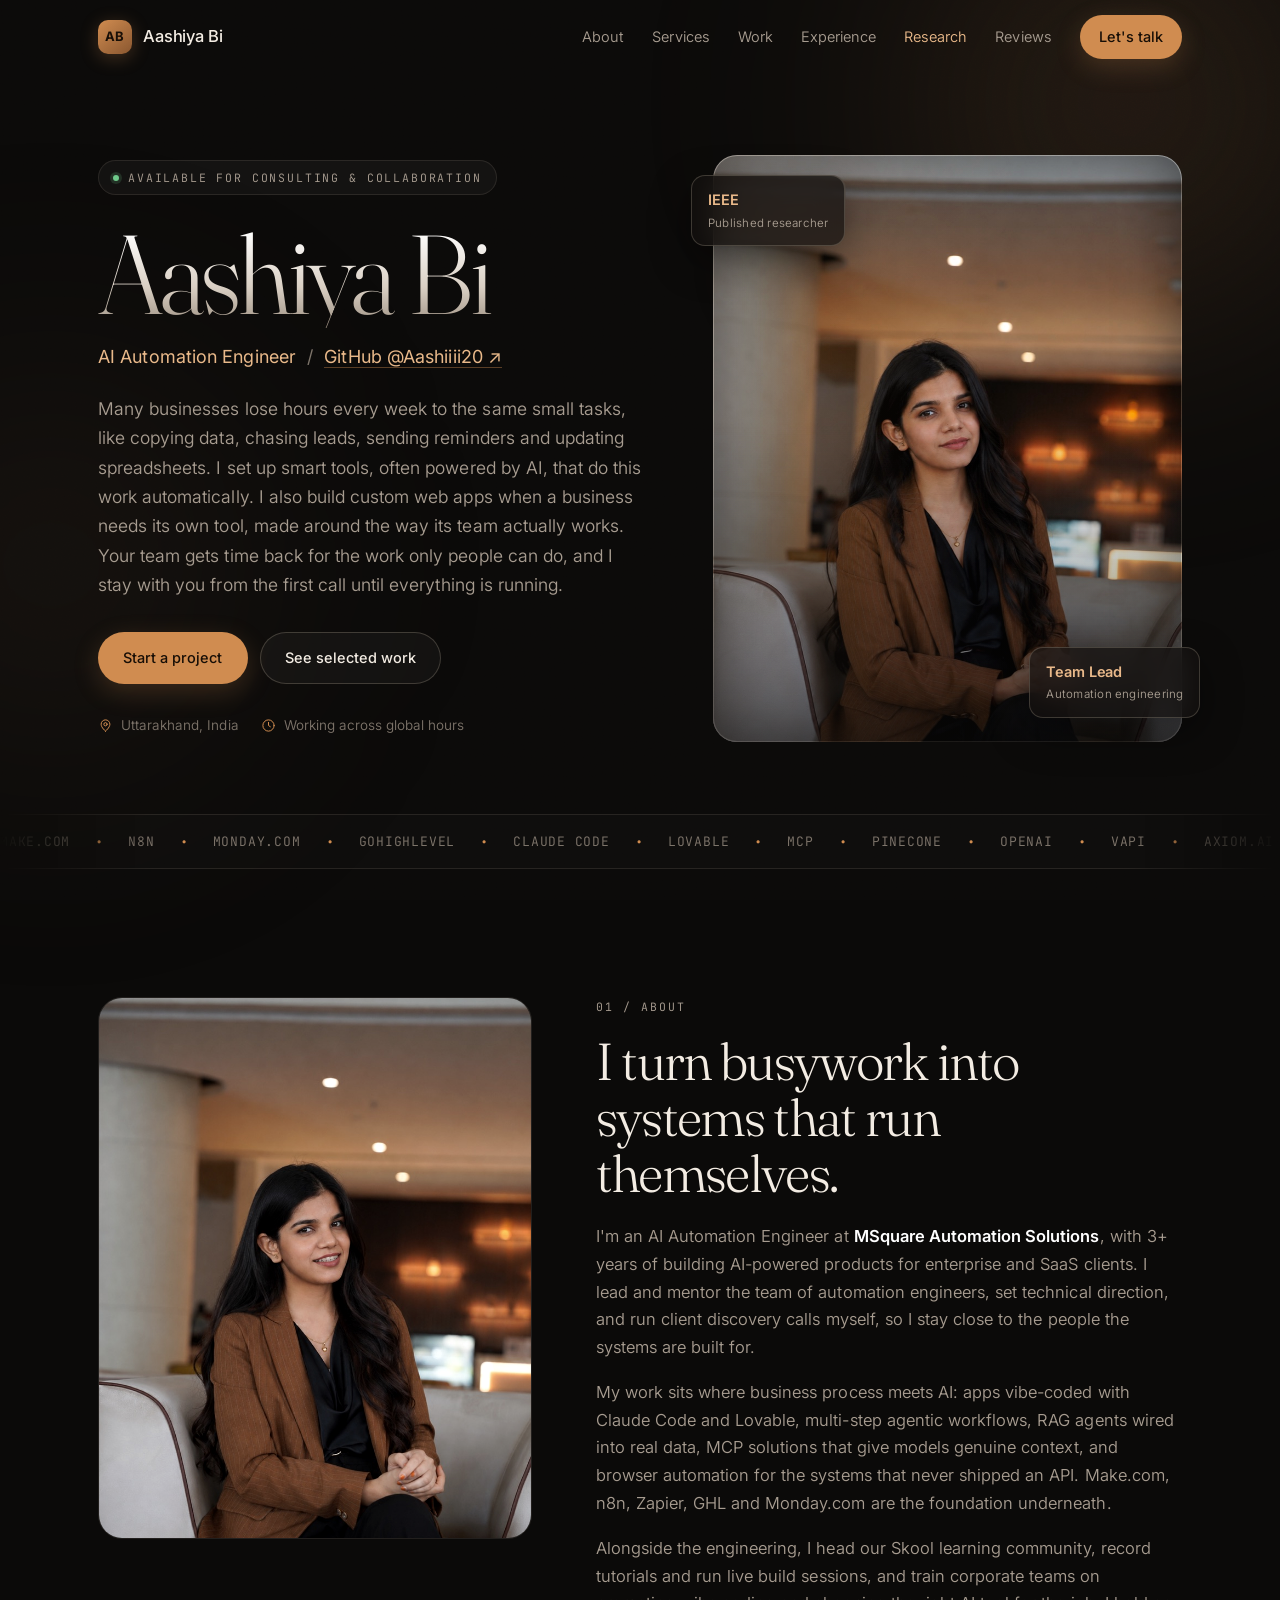
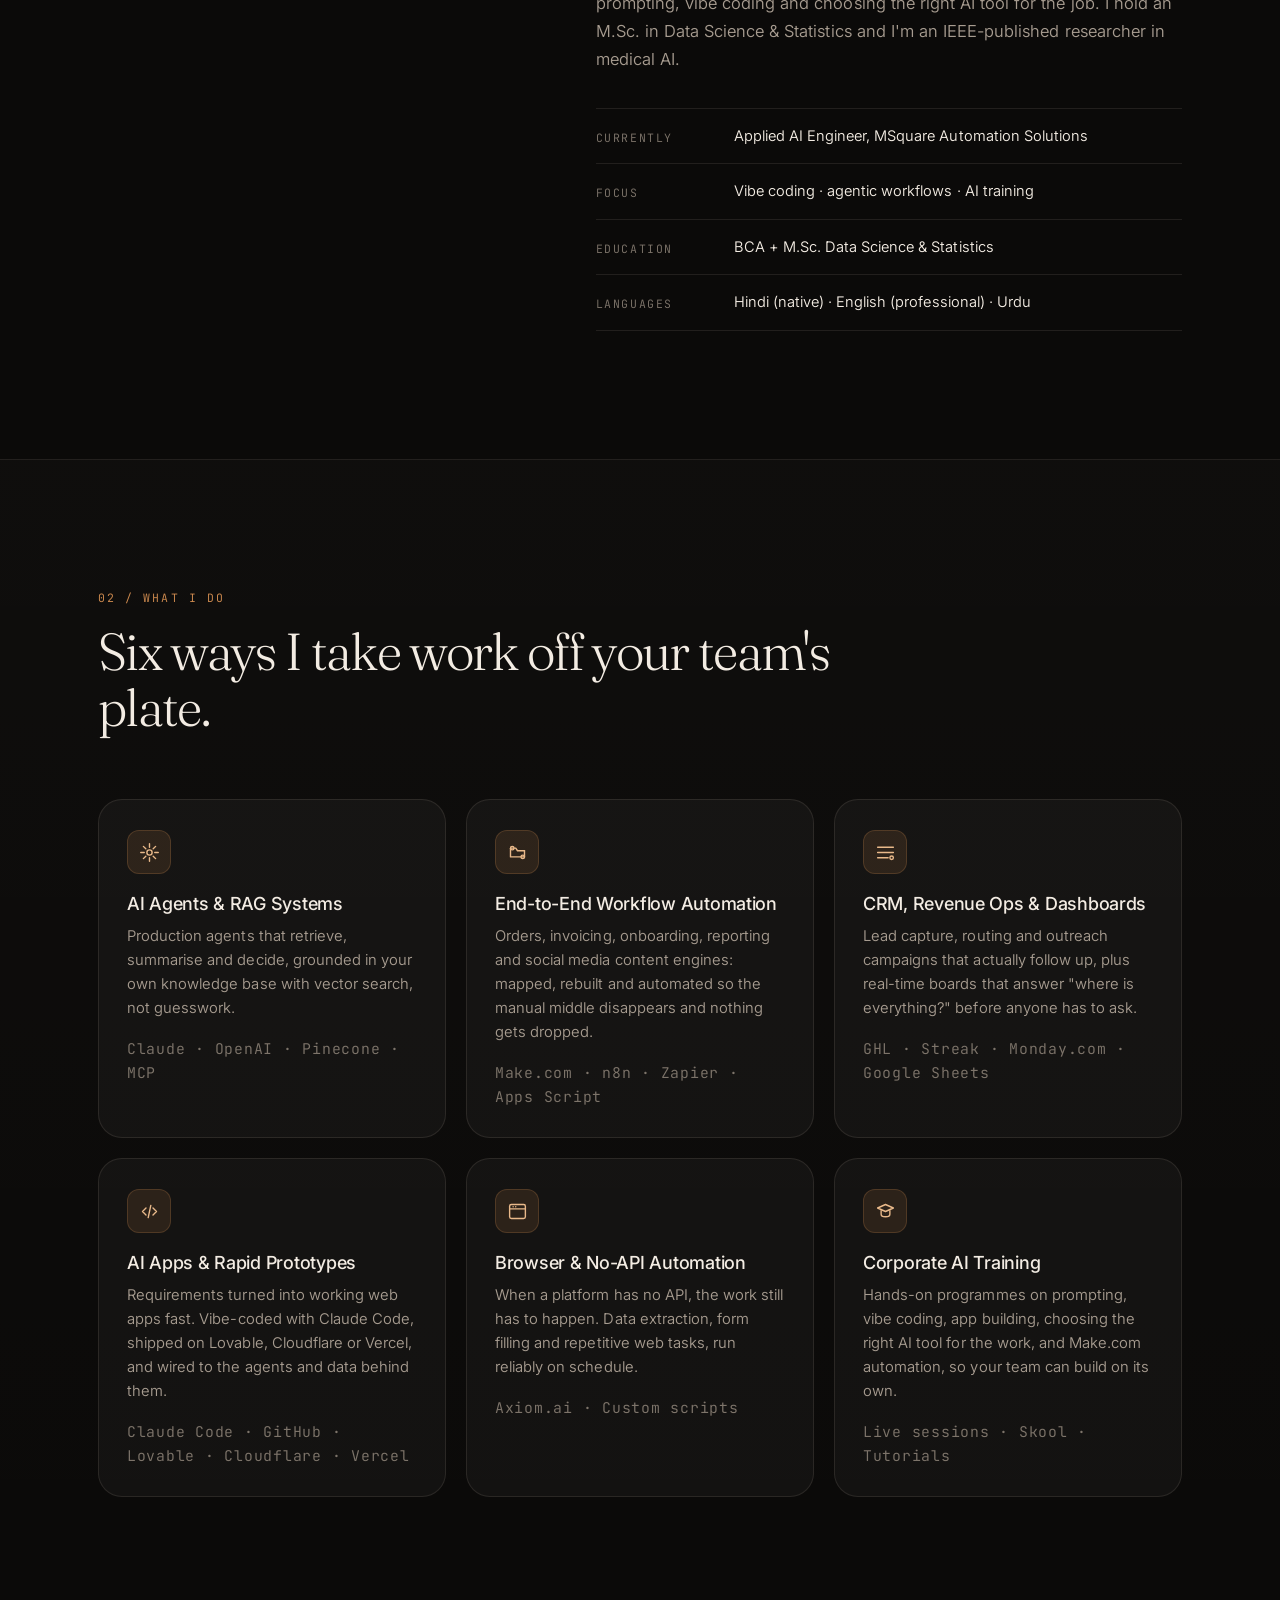
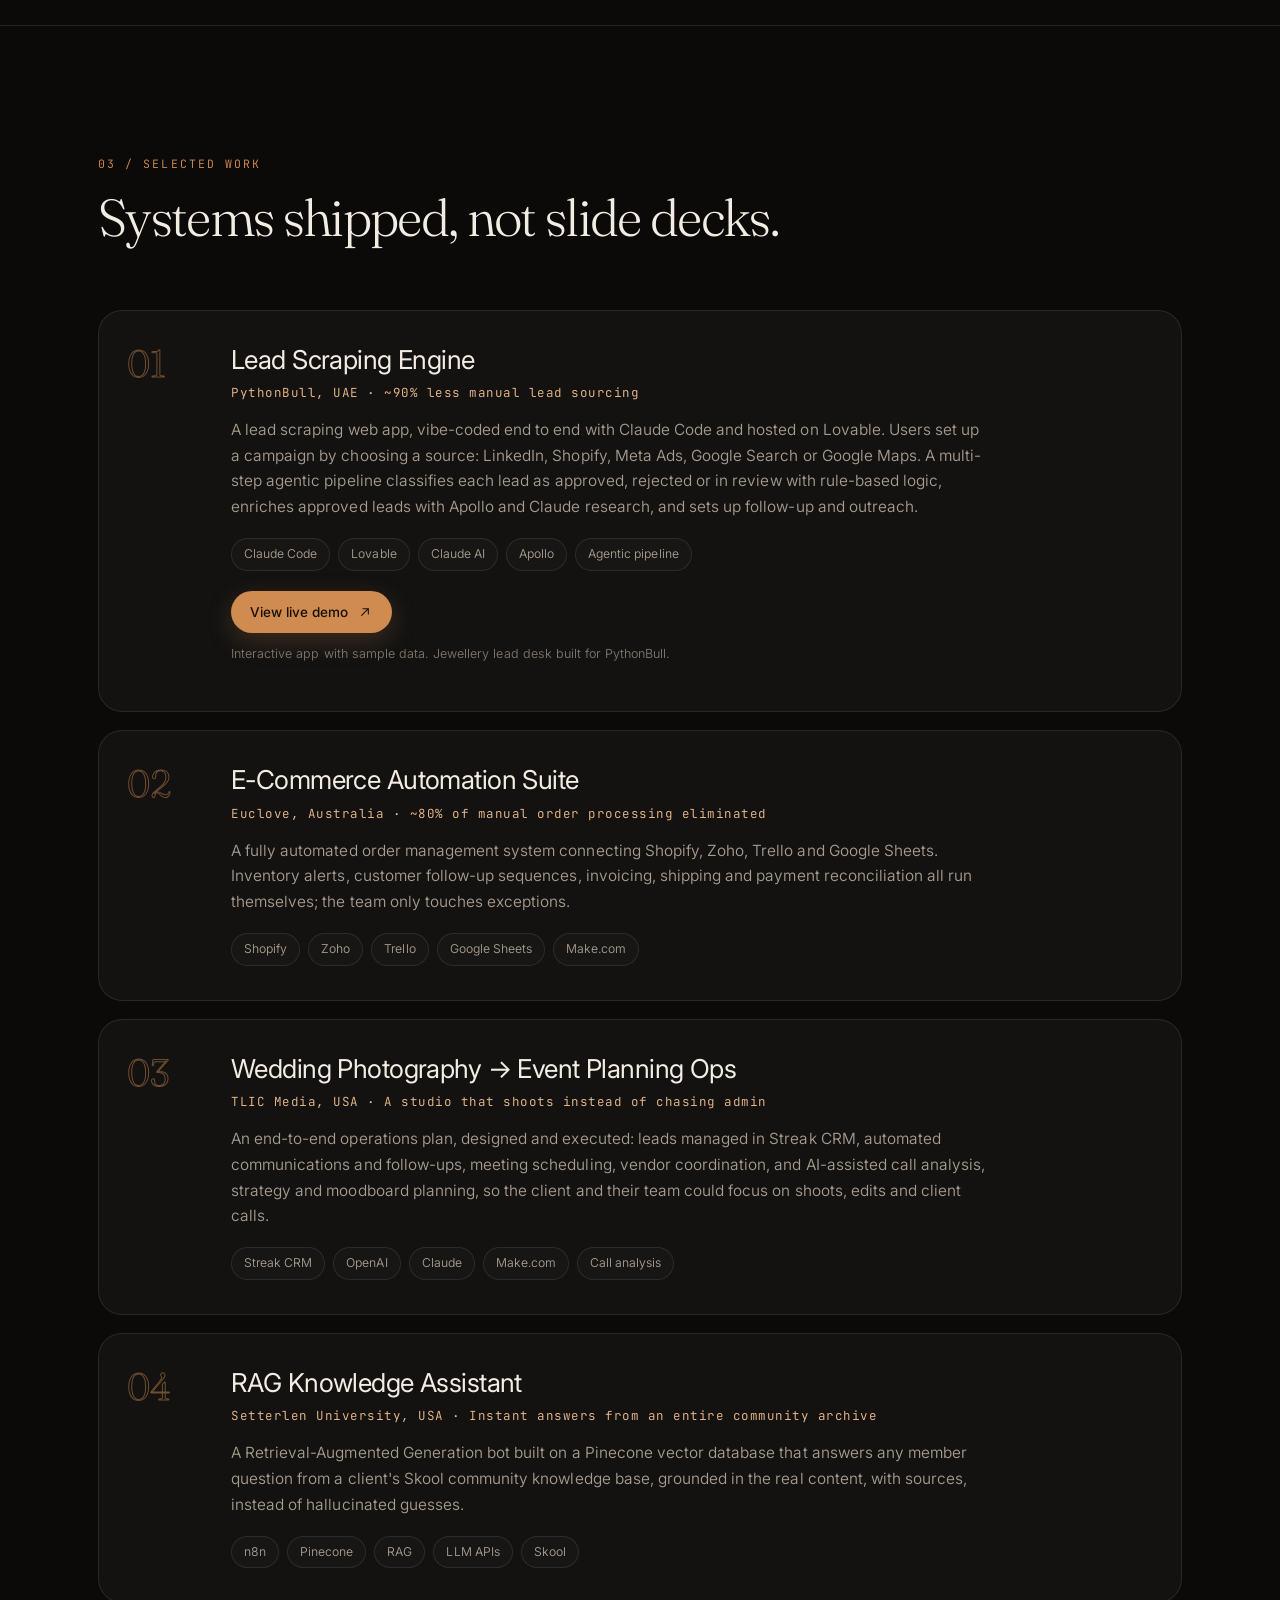
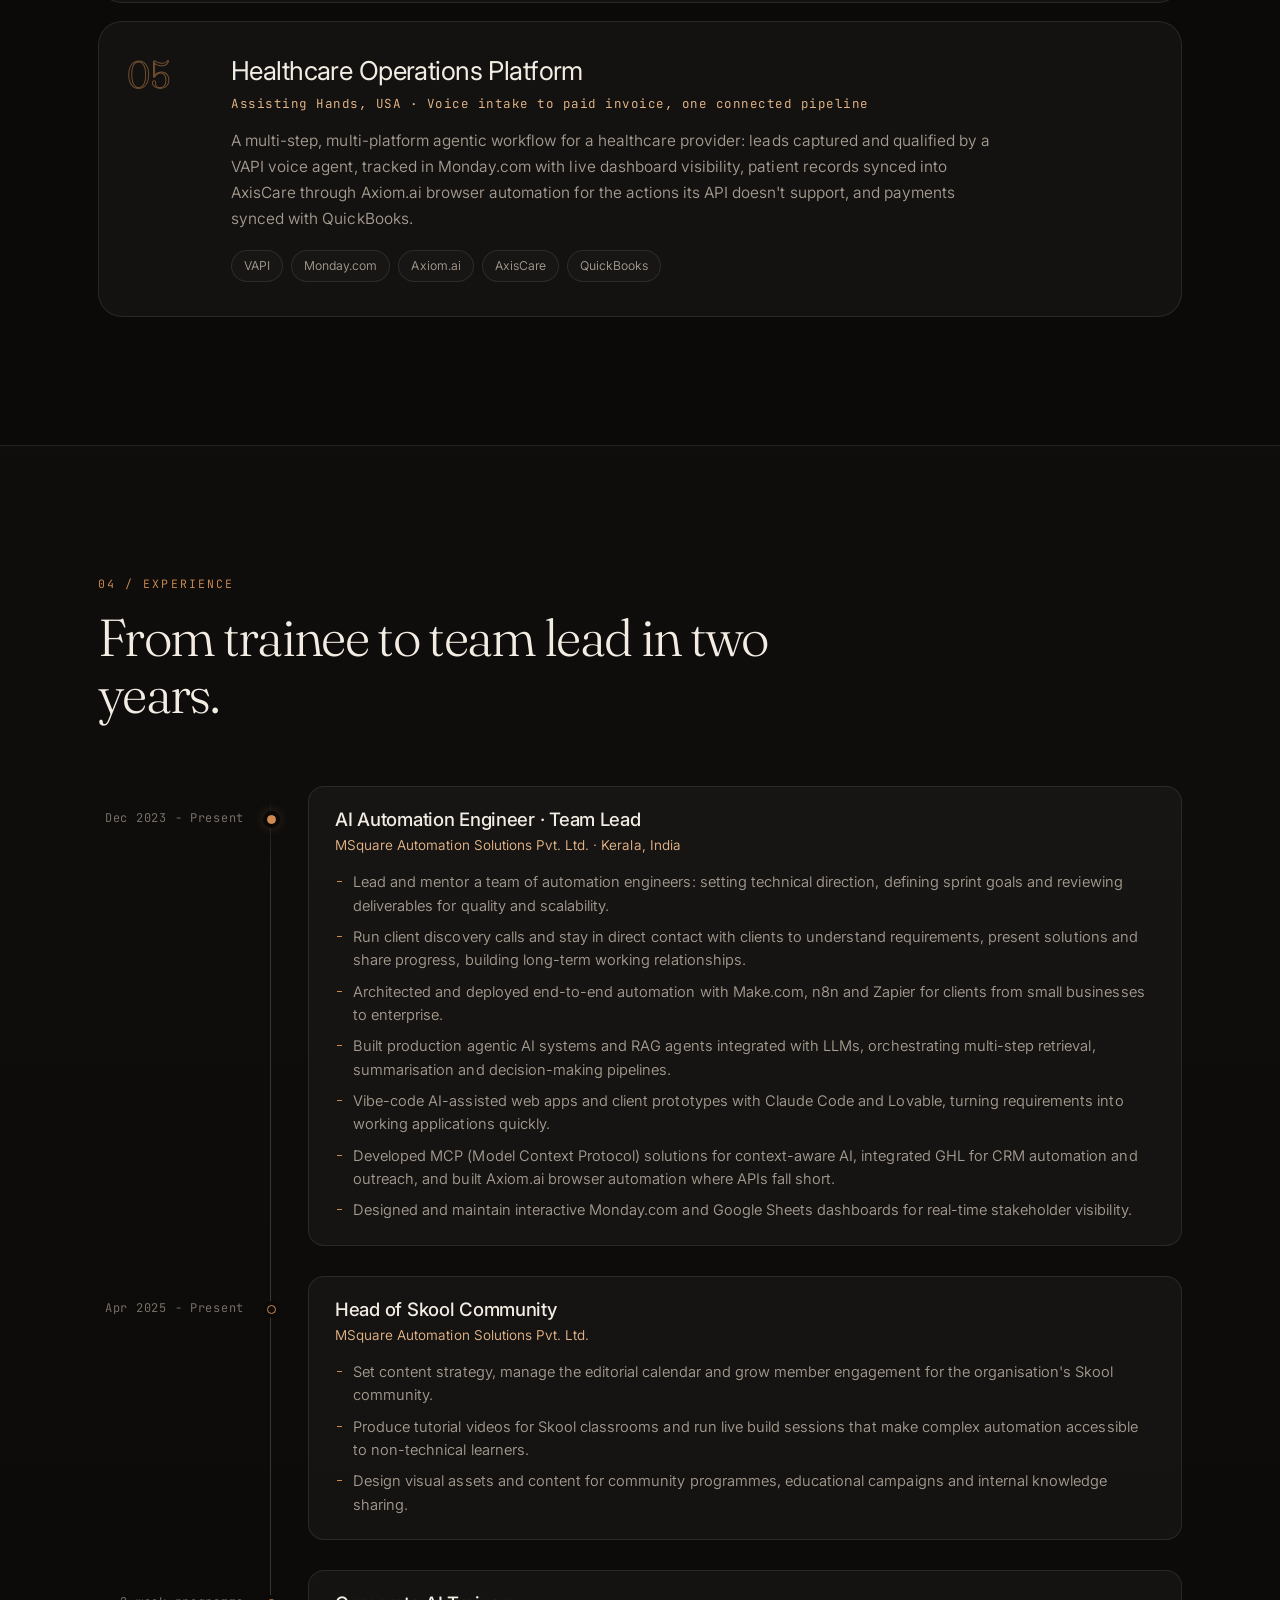
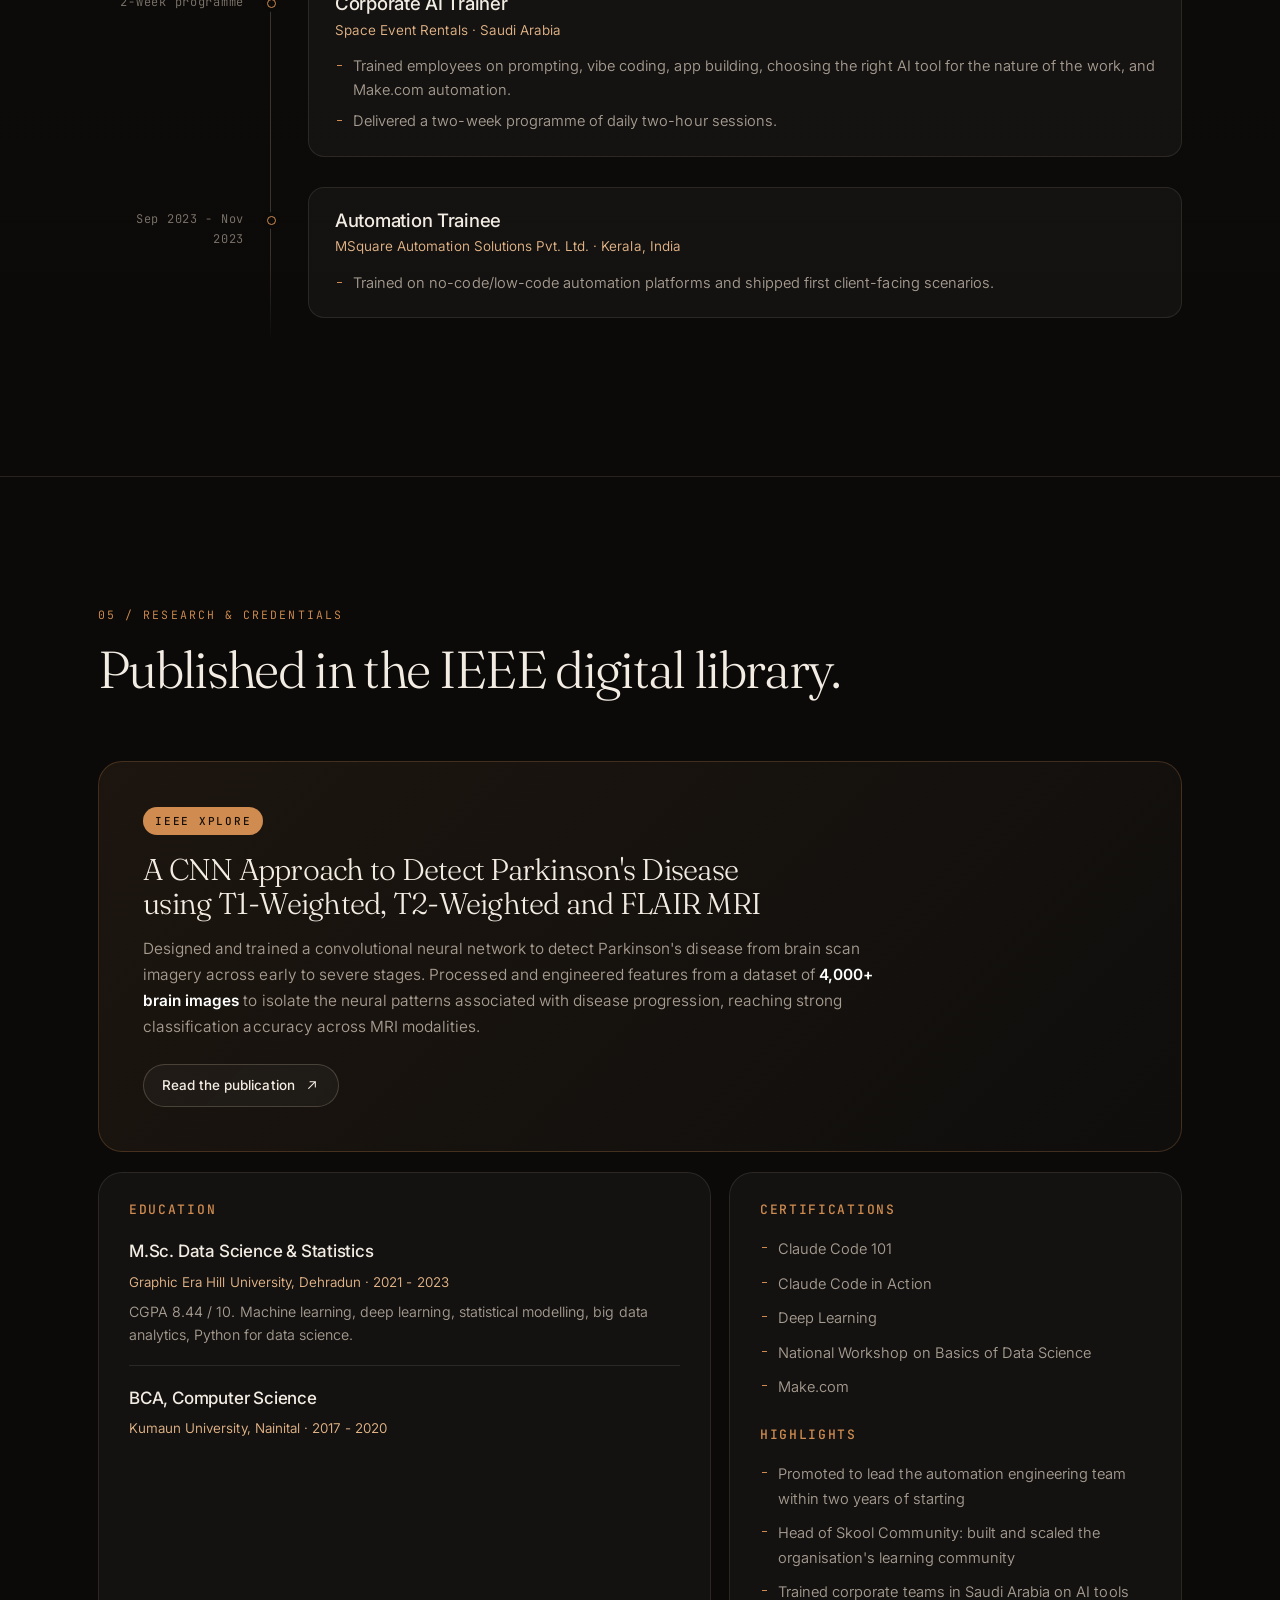
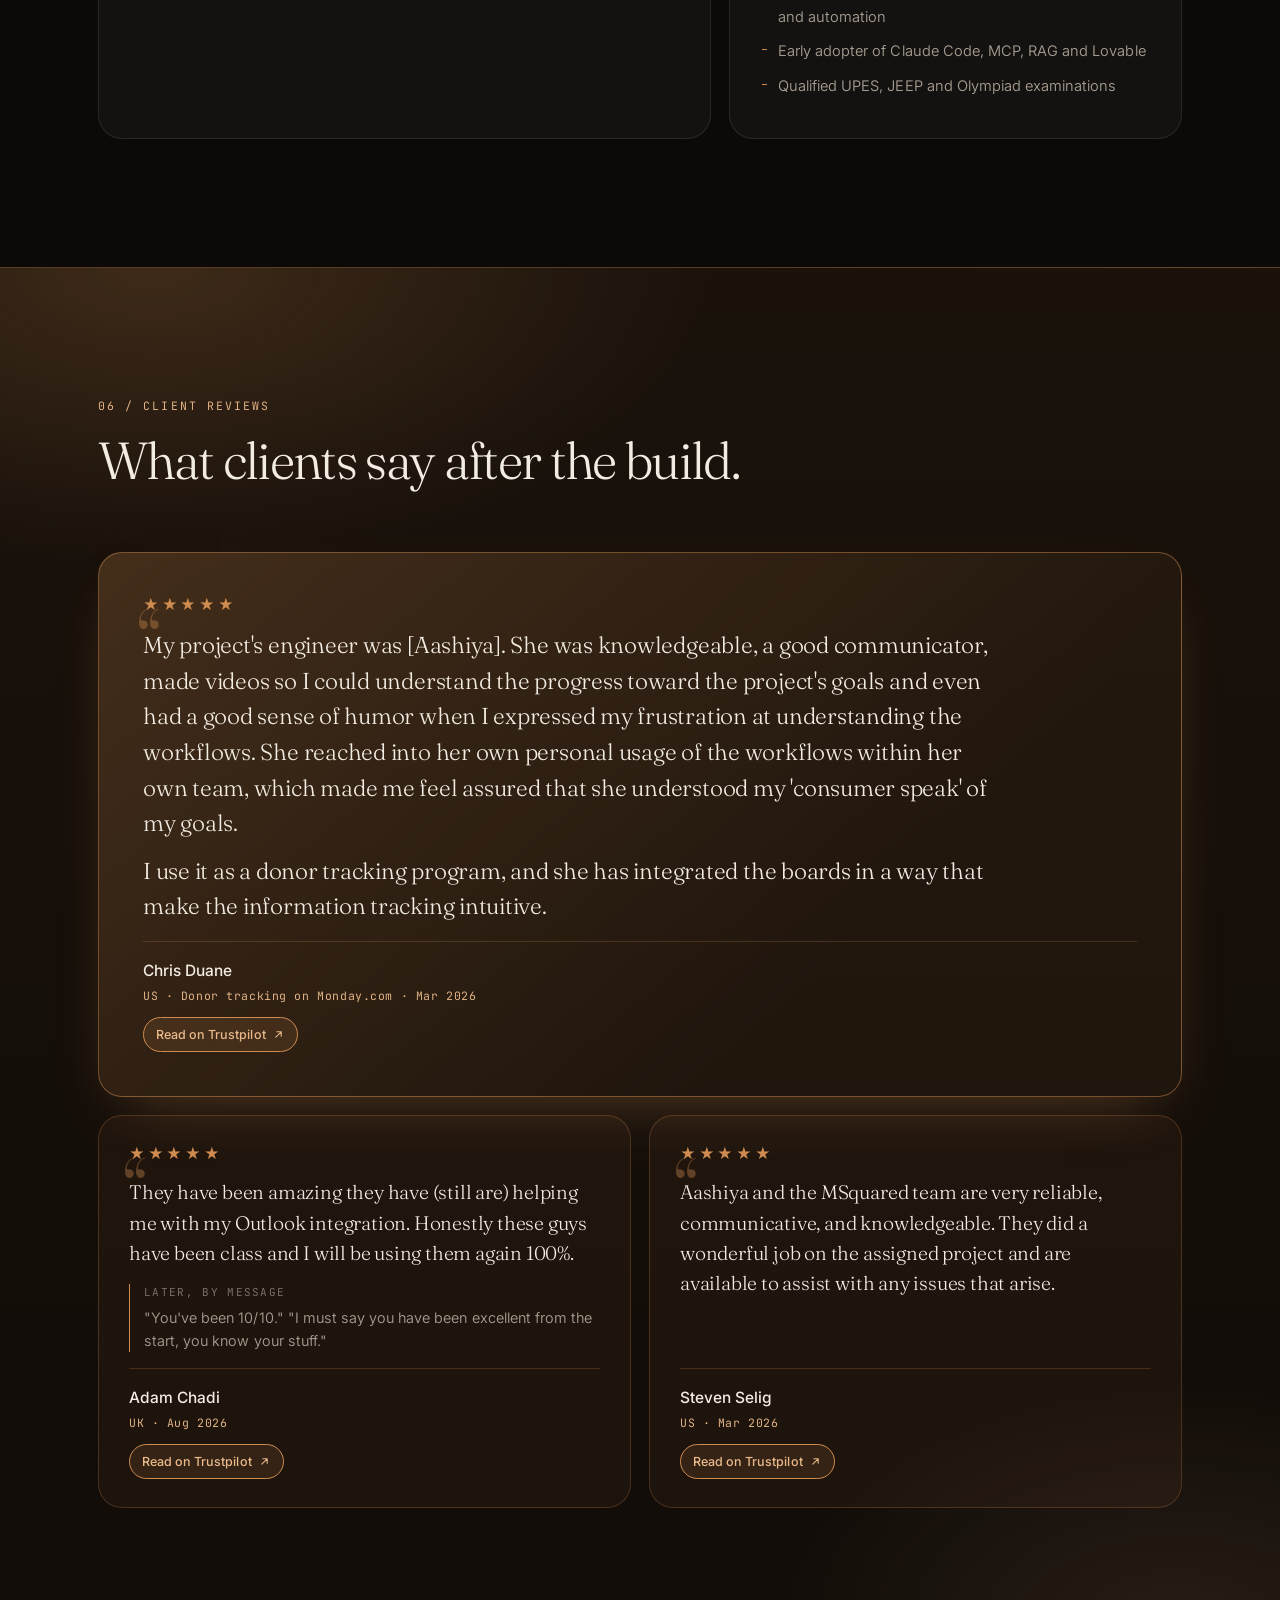
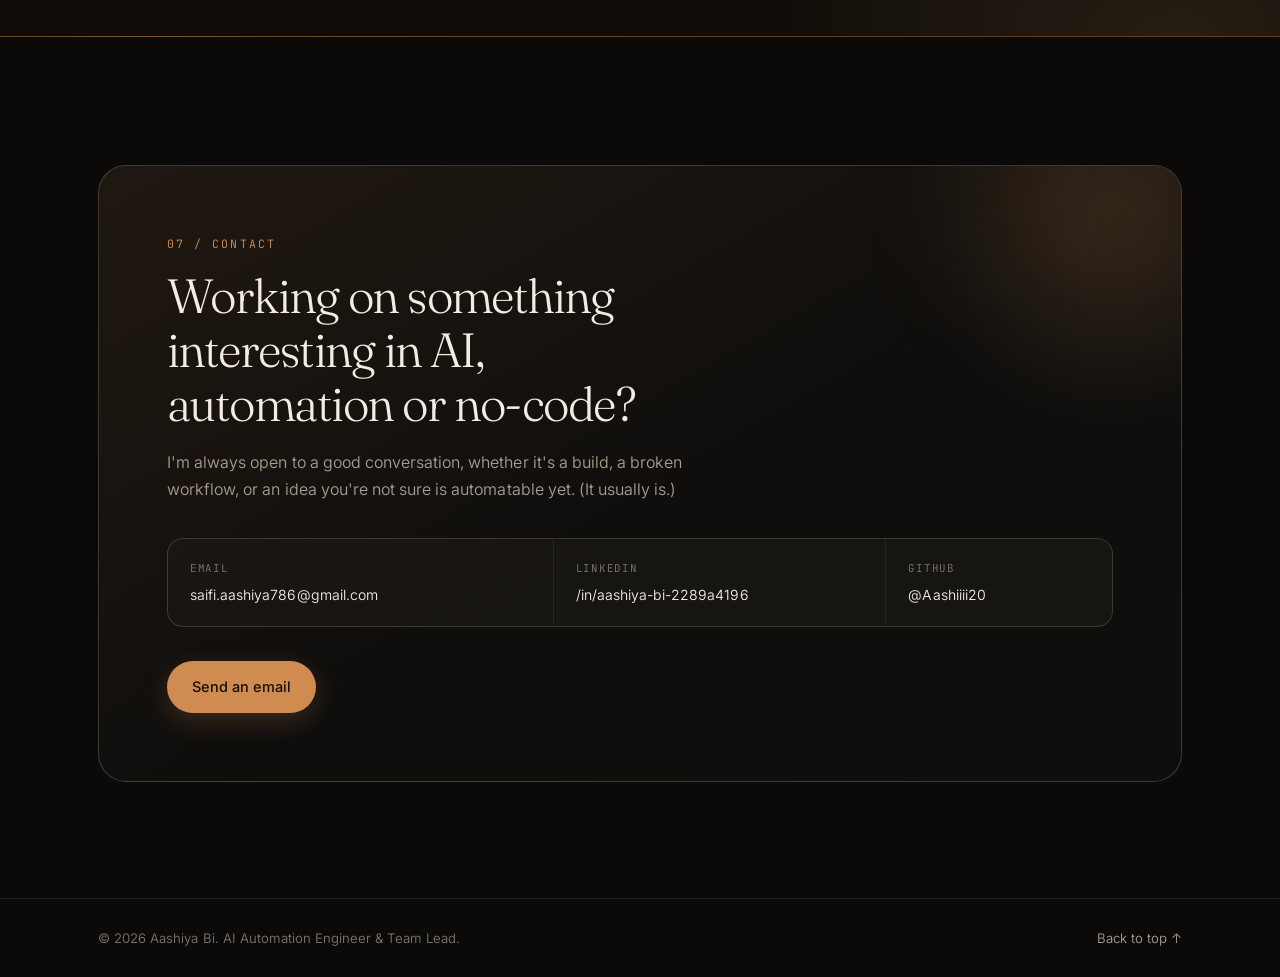
==== commit 228bd690: "Add Trustpilot button to Chris Duane's review Co-Authored-By: Claude Opus 5.5 <noreply@anthropic.com" ====
--- a/index.html
+++ b/index.html
@@ -413,6 +413,7 @@
         <figcaption class="review__by">
           <span class="review__name">Chris Duane</span>
           <span class="review__meta">US · Donor tracking on Monday.com · Mar 2026</span>
+          <a class="review__source" href="https://www.trustpilot.com/reviews/69b9882114f484673212b3d5" target="_blank" rel="noopener noreferrer">Read on Trustpilot <svg viewBox="0 0 24 24" aria-hidden="true"><path d="M7 17 17 7M9 7h8v8"/></svg></a>
         </figcaption>
       </figure>
 
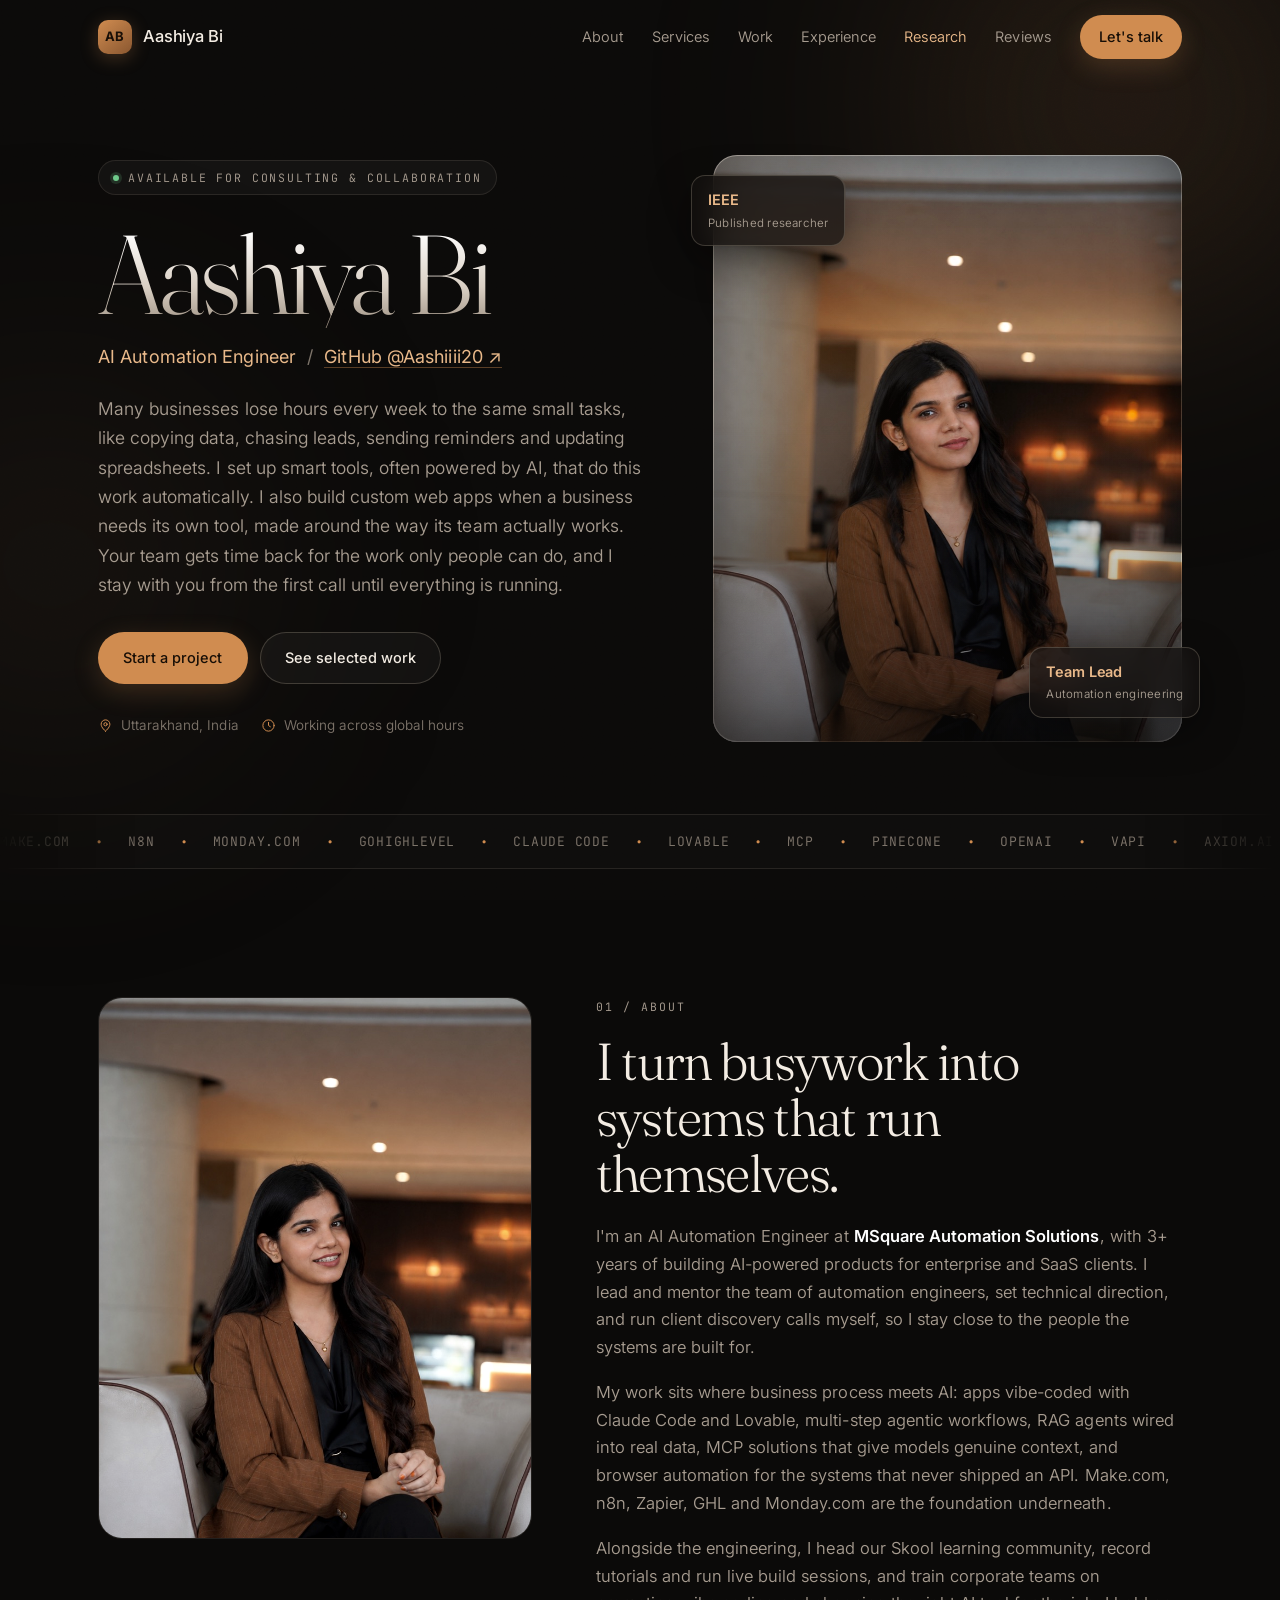
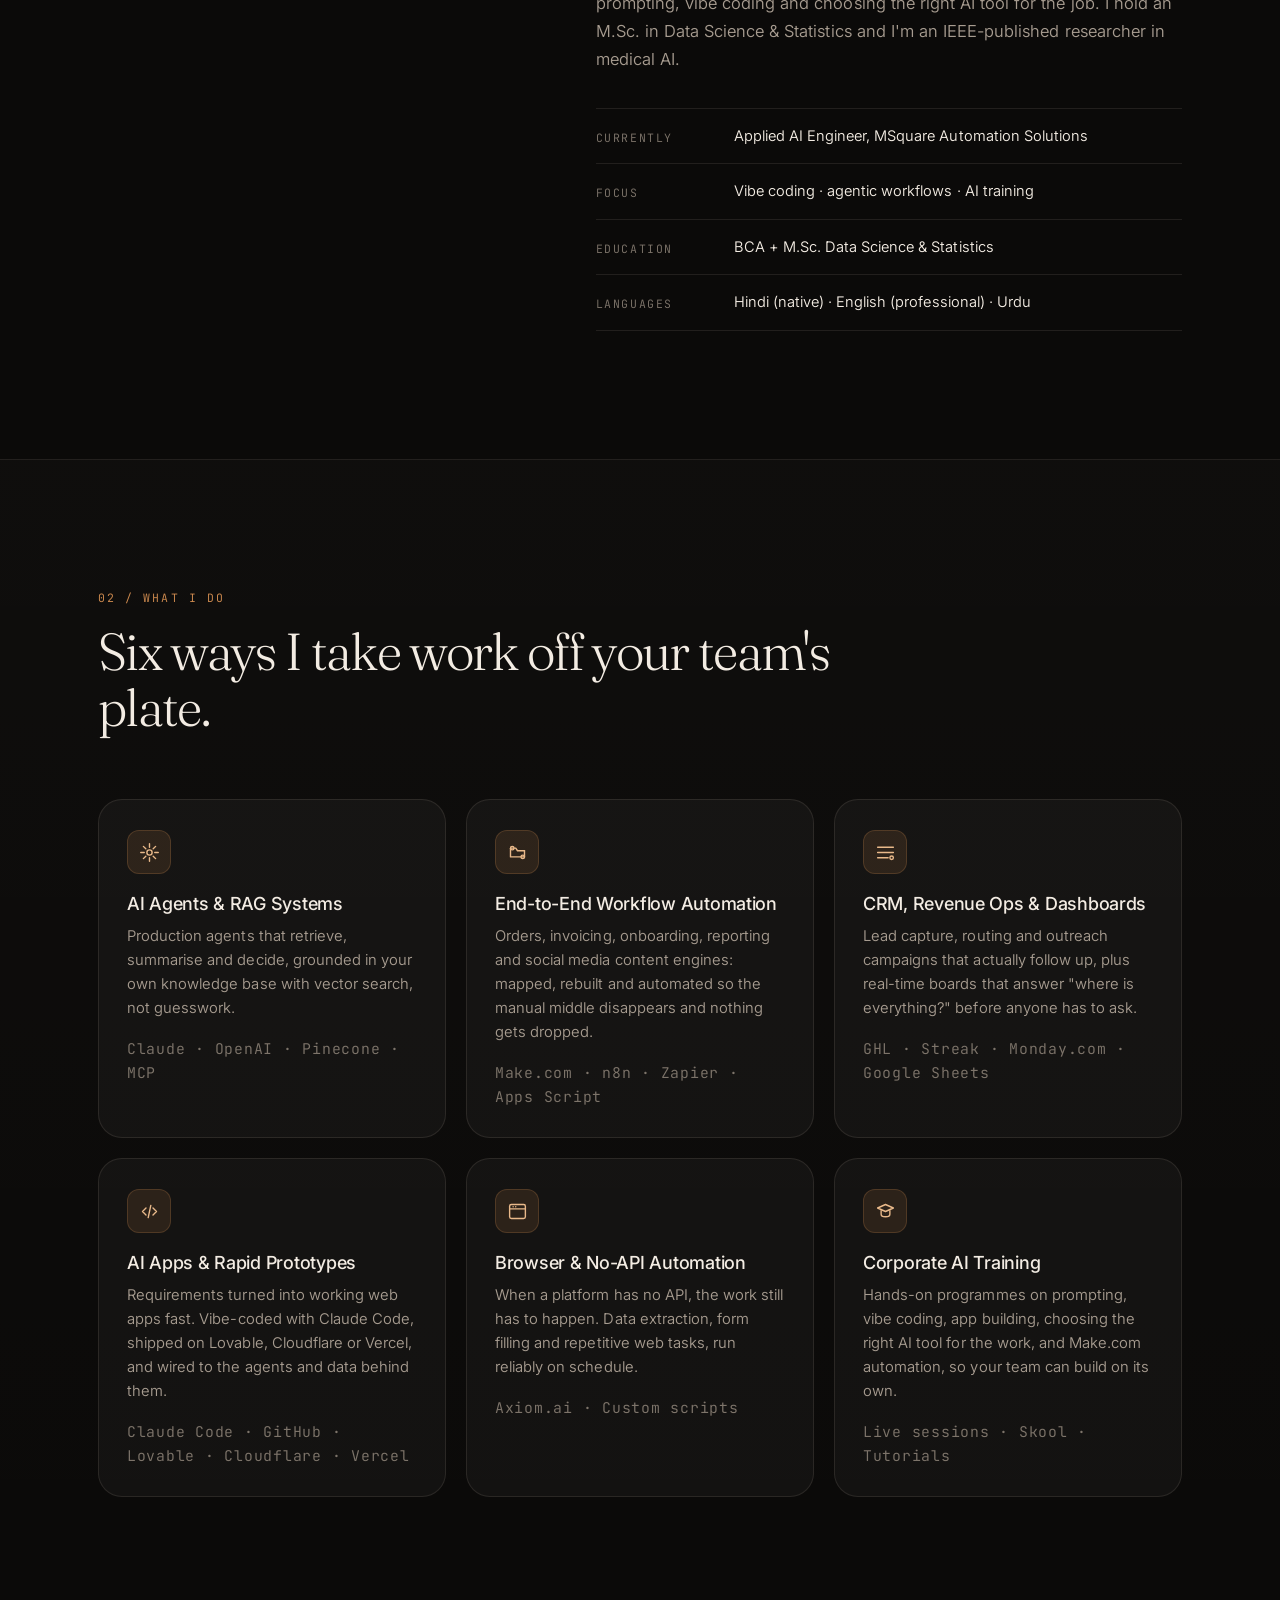
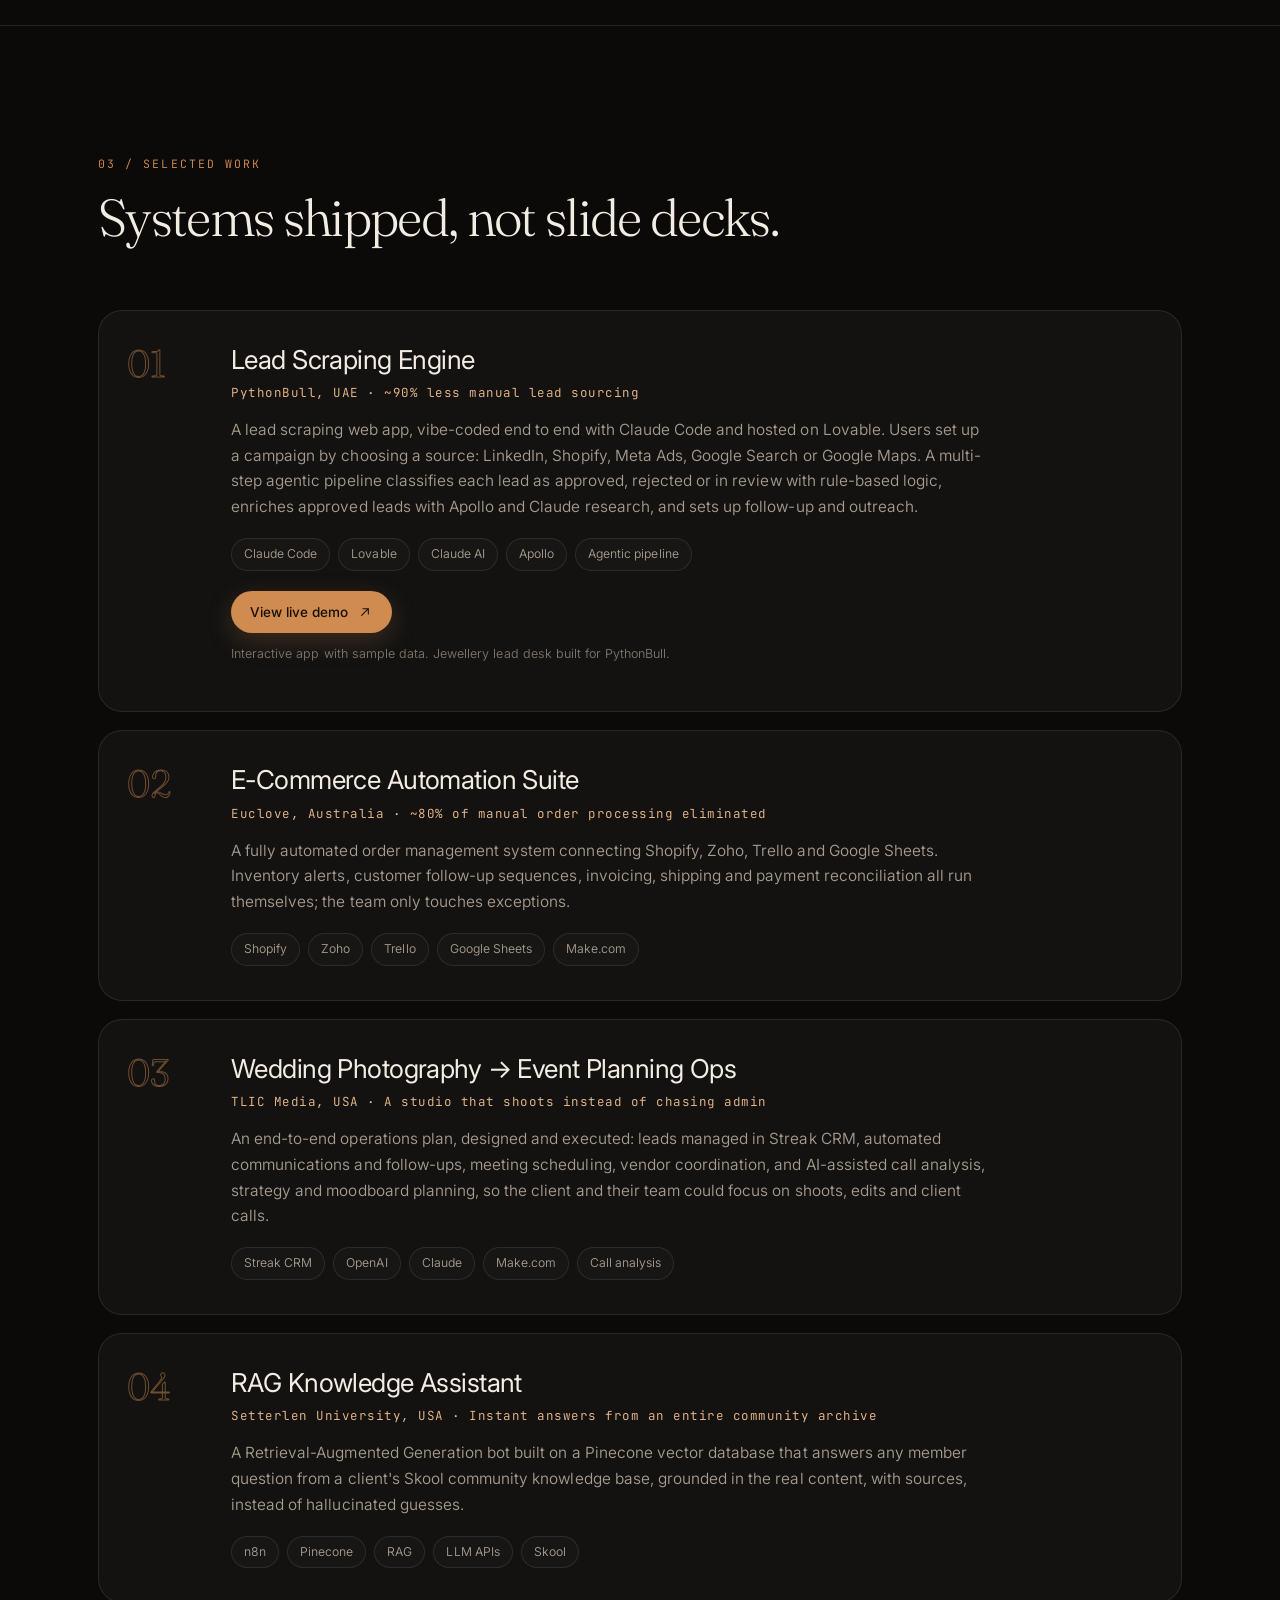
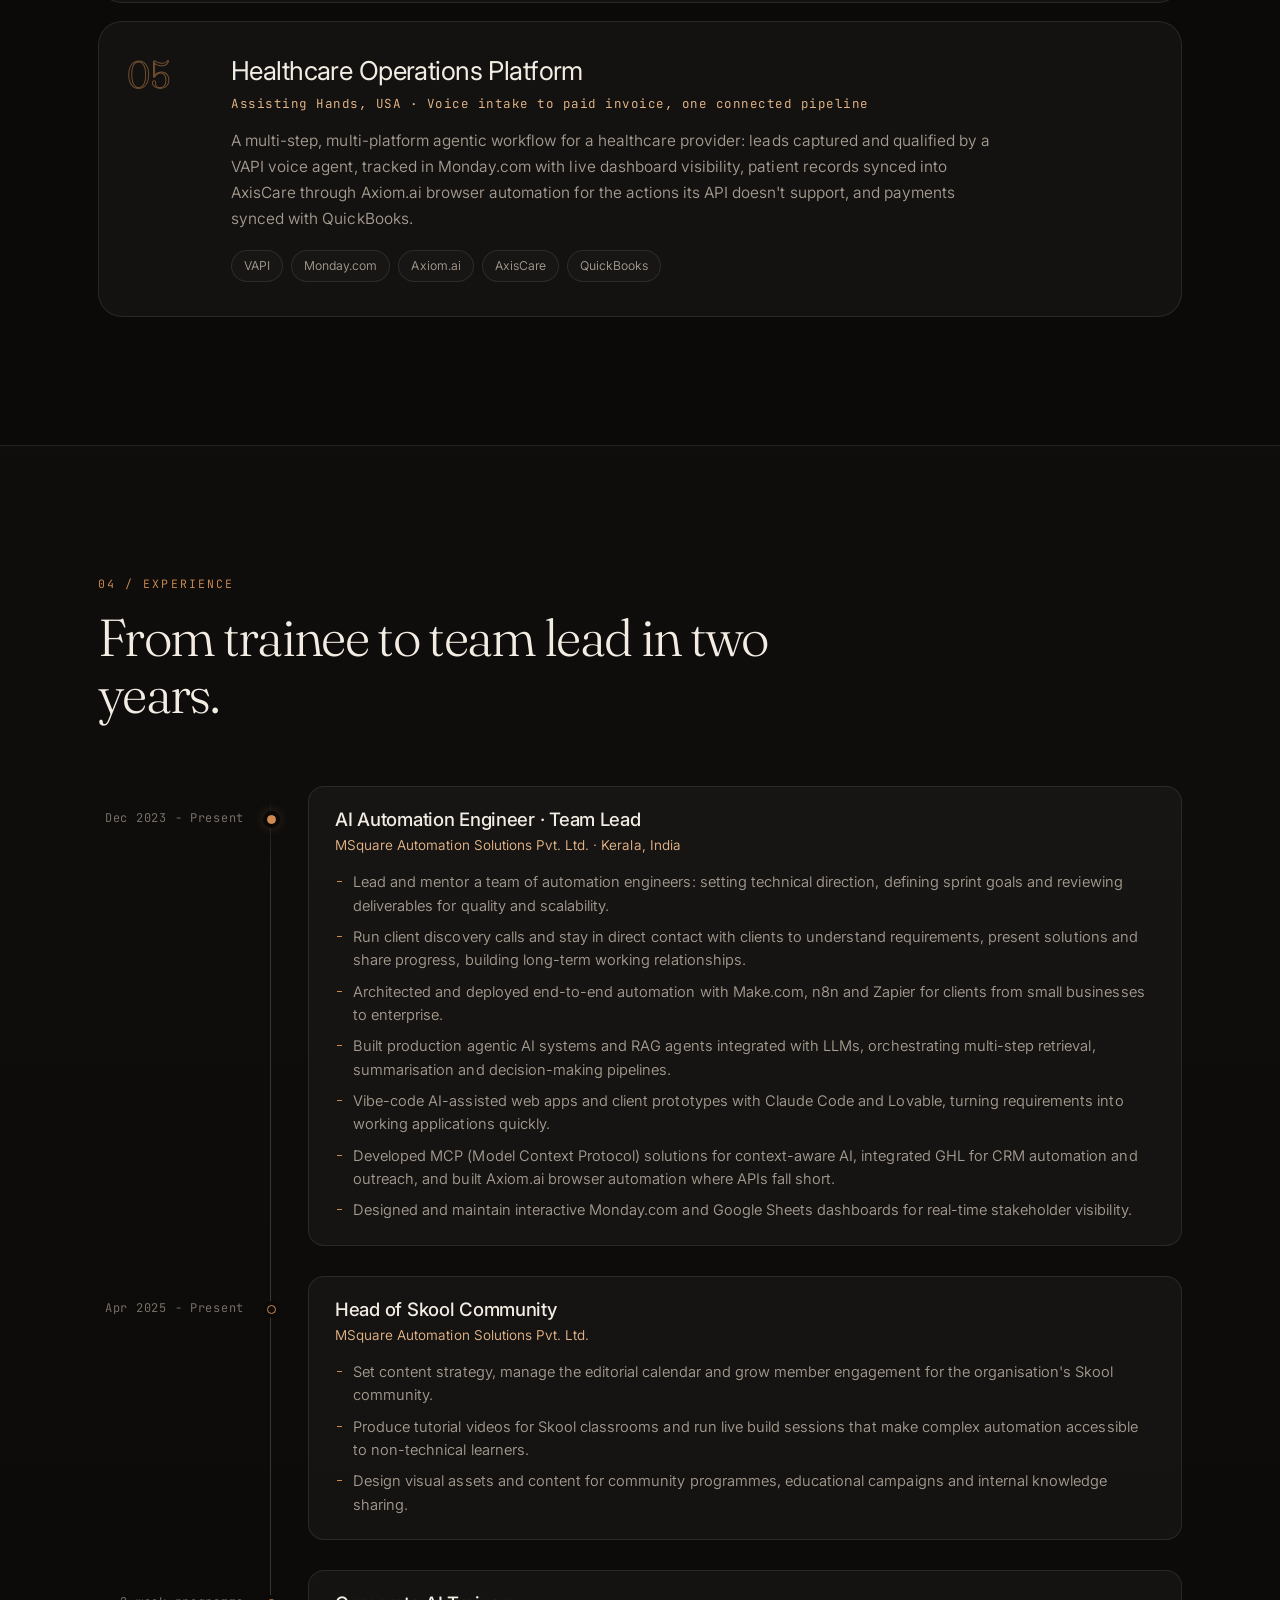
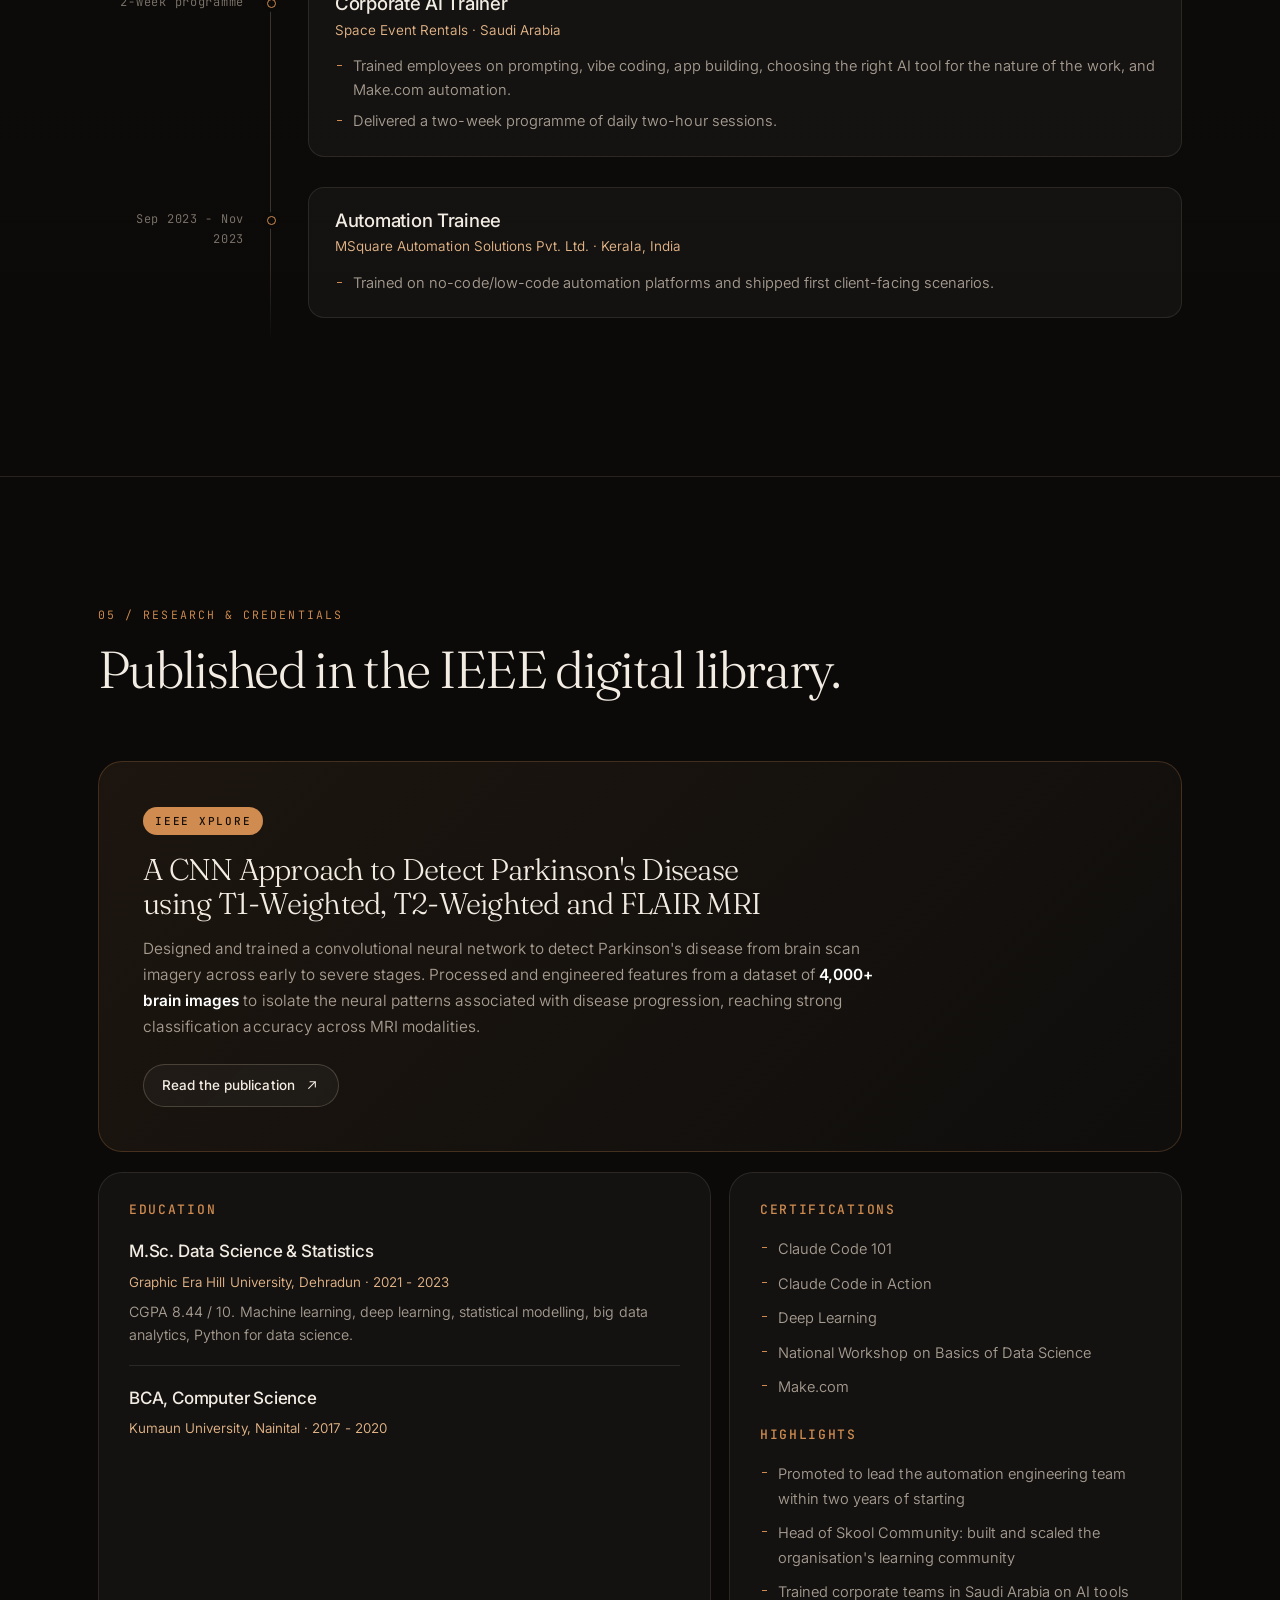
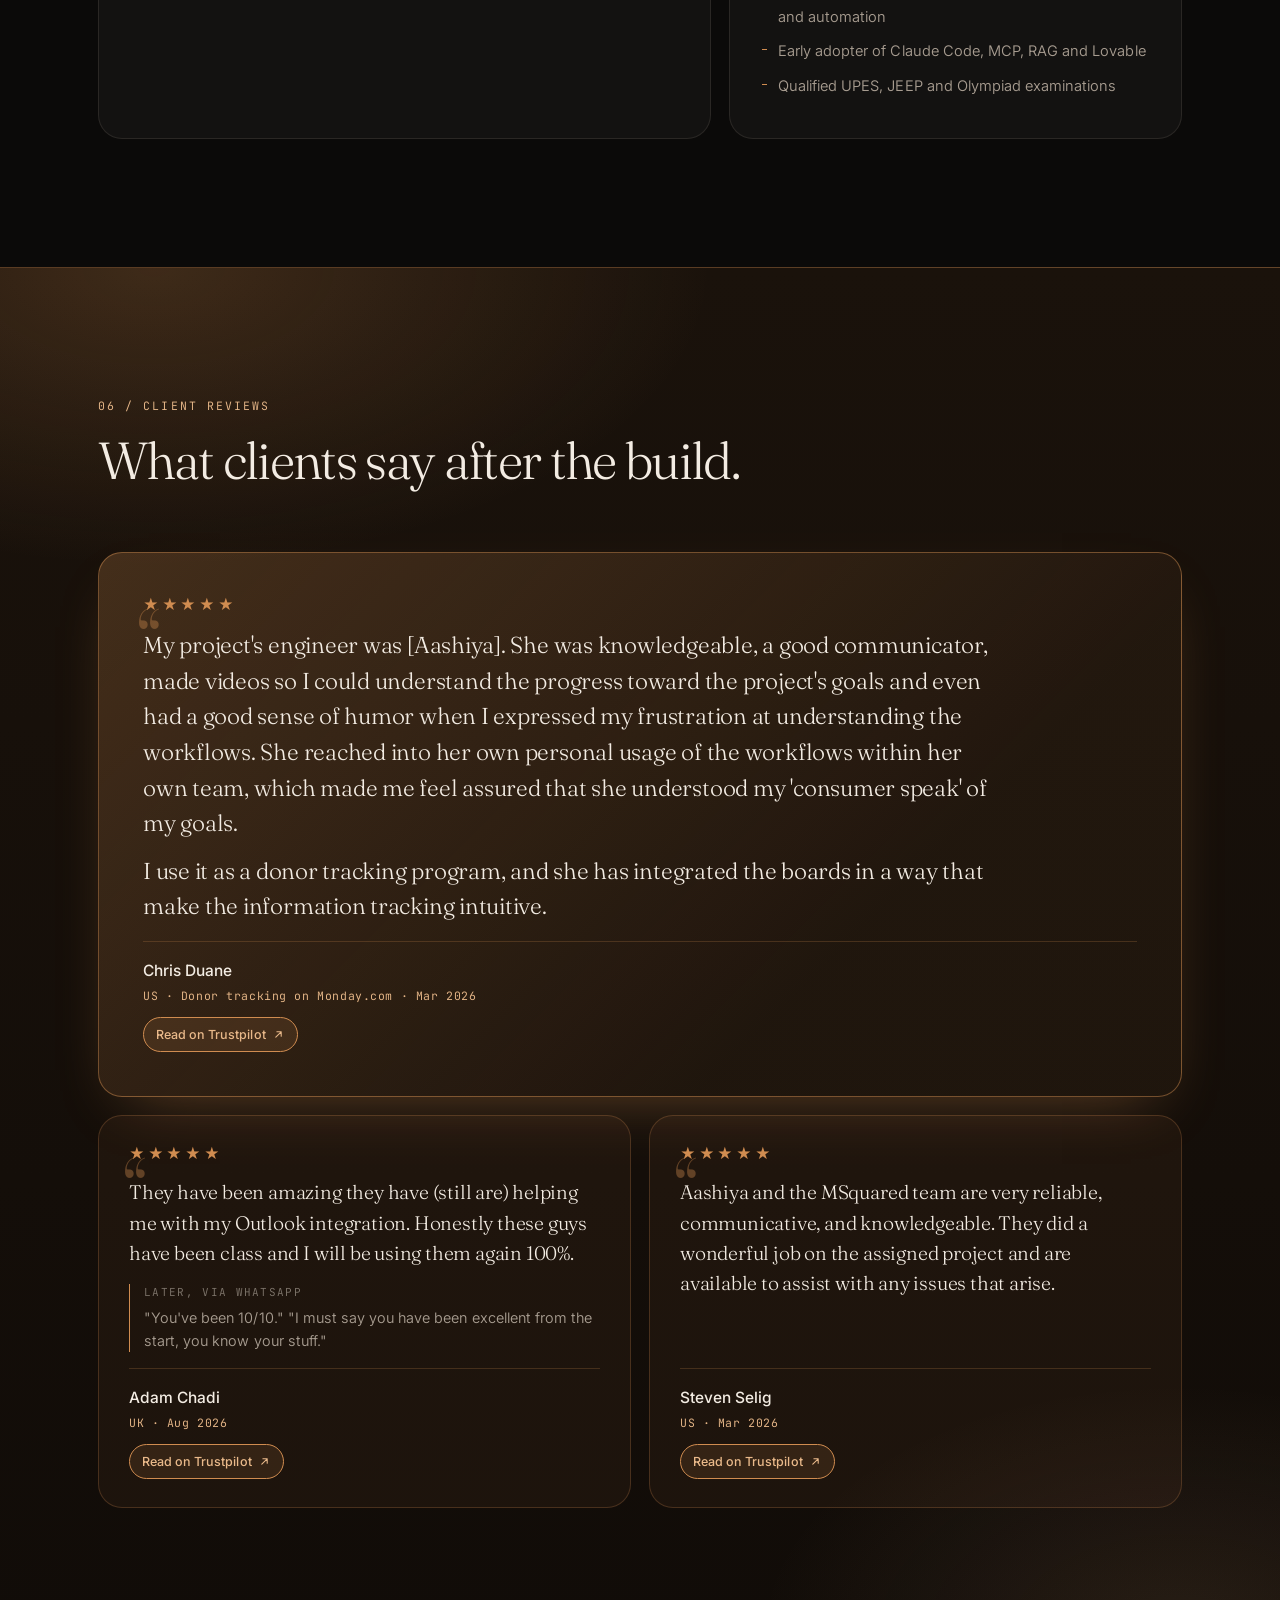
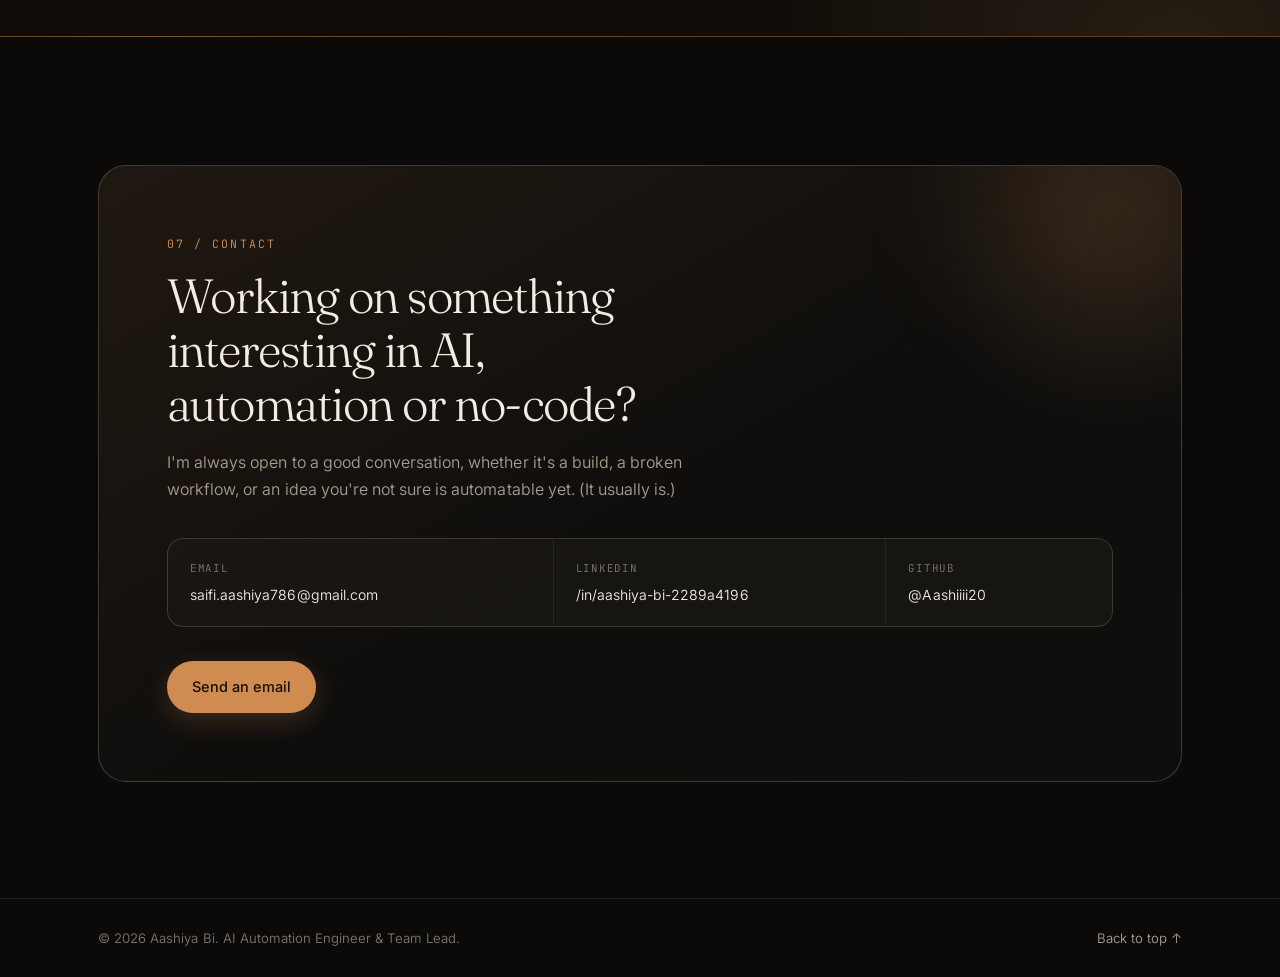
==== commit f888ee20: "Label Adam Chadi's follow-up as via WhatsApp Co-Authored-By: Claude Opus 5.5 <noreply@anthropic.com>" ====
--- a/index.html
+++ b/index.html
@@ -422,7 +422,7 @@
         <blockquote>
           <p>They have been amazing they have (still are) helping me with my Outlook integration. Honestly these guys have been class and I will be using them again 100%.</p>
         </blockquote>
-        <p class="review__followup"><span>Later, by message</span> "You've been 10/10." "I must say you have been excellent from the start, you know your stuff."</p>
+        <p class="review__followup"><span>Later, via WhatsApp</span> "You've been 10/10." "I must say you have been excellent from the start, you know your stuff."</p>
         <figcaption class="review__by">
           <span class="review__name">Adam Chadi</span>
           <span class="review__meta">UK · Aug 2026</span>
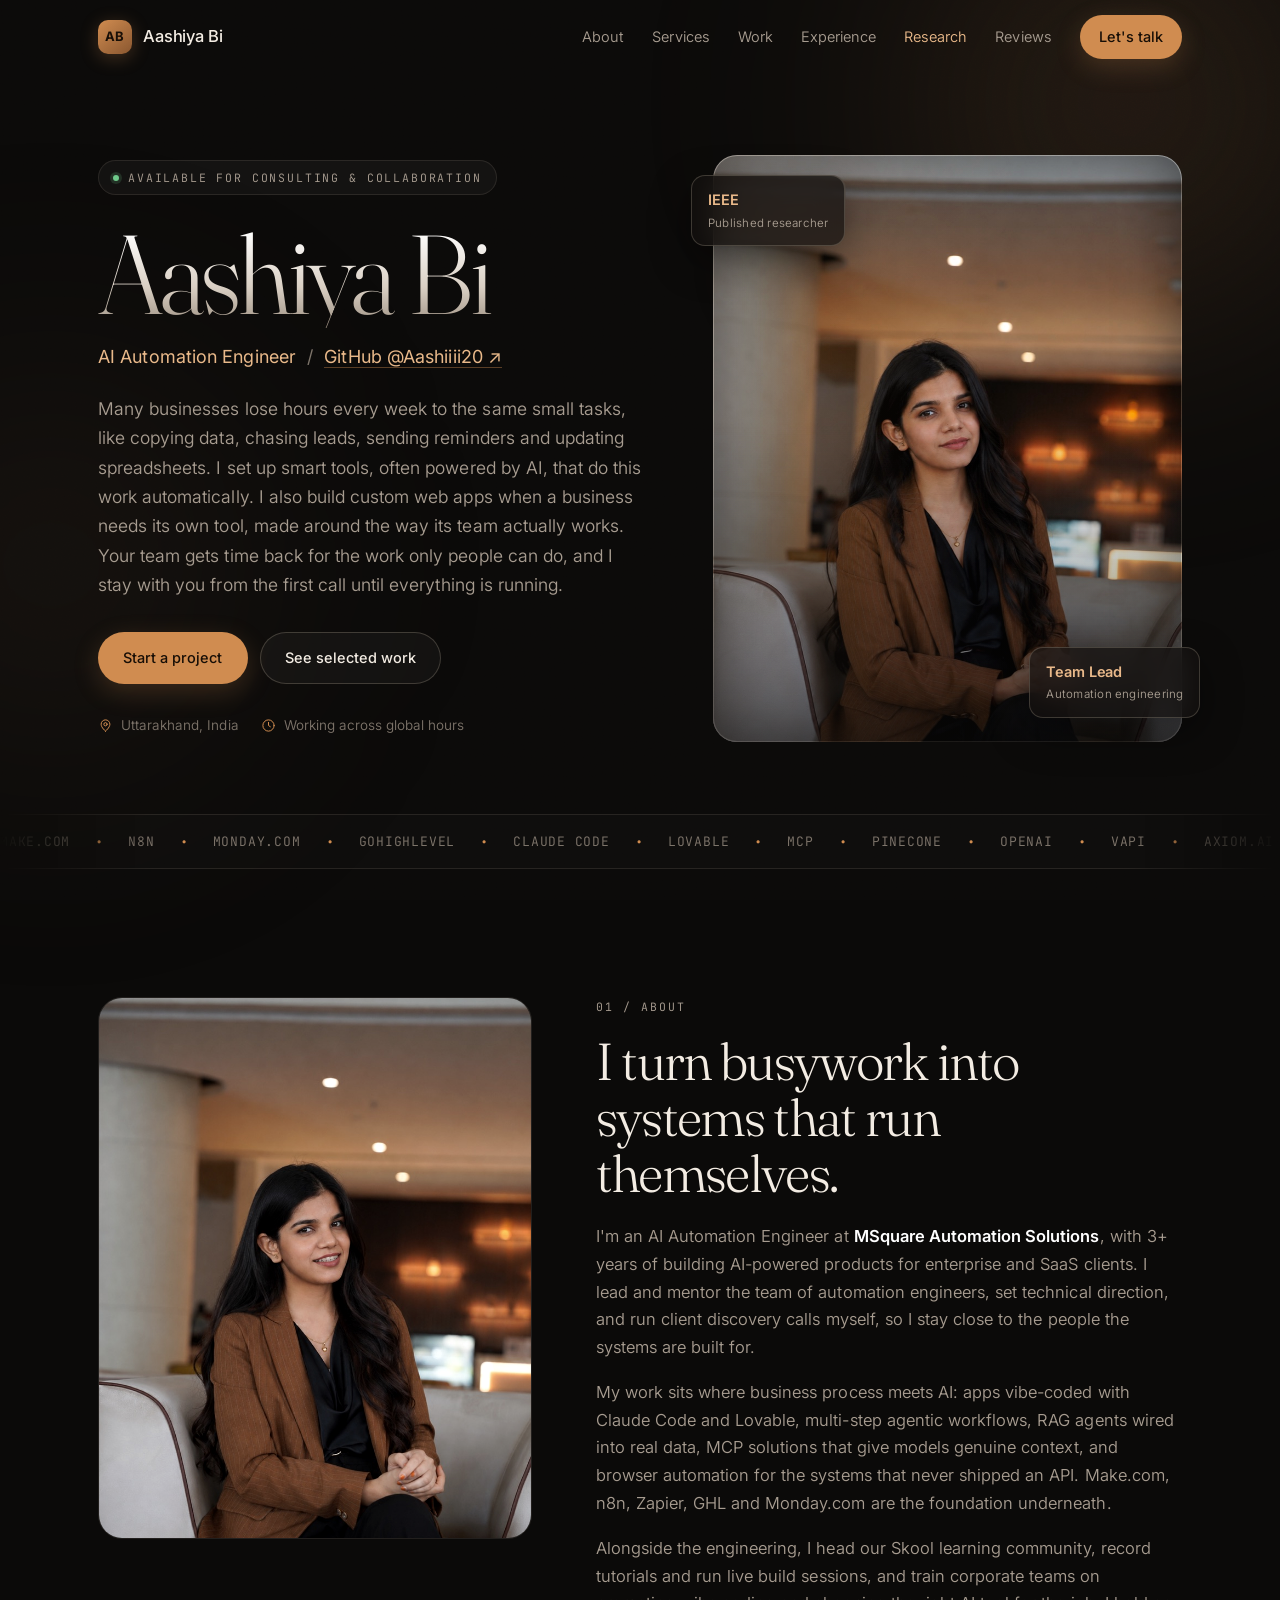
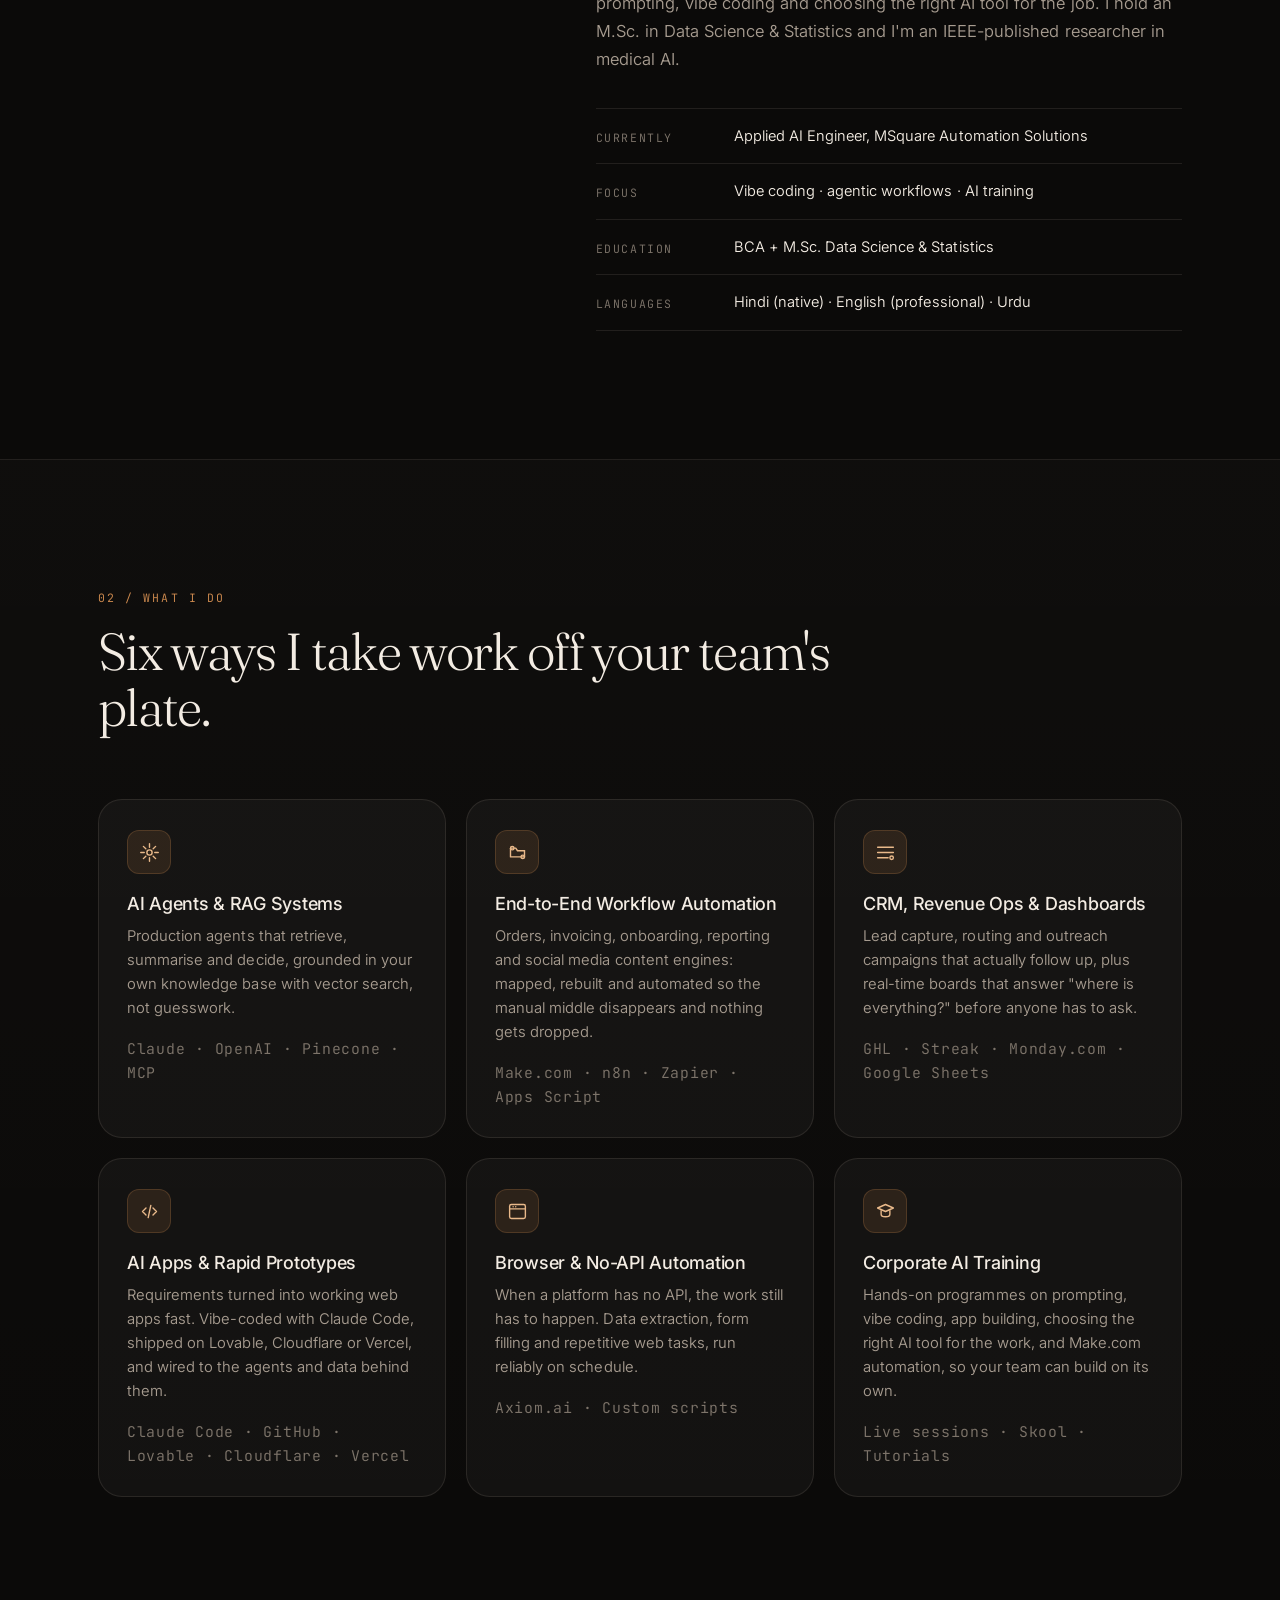
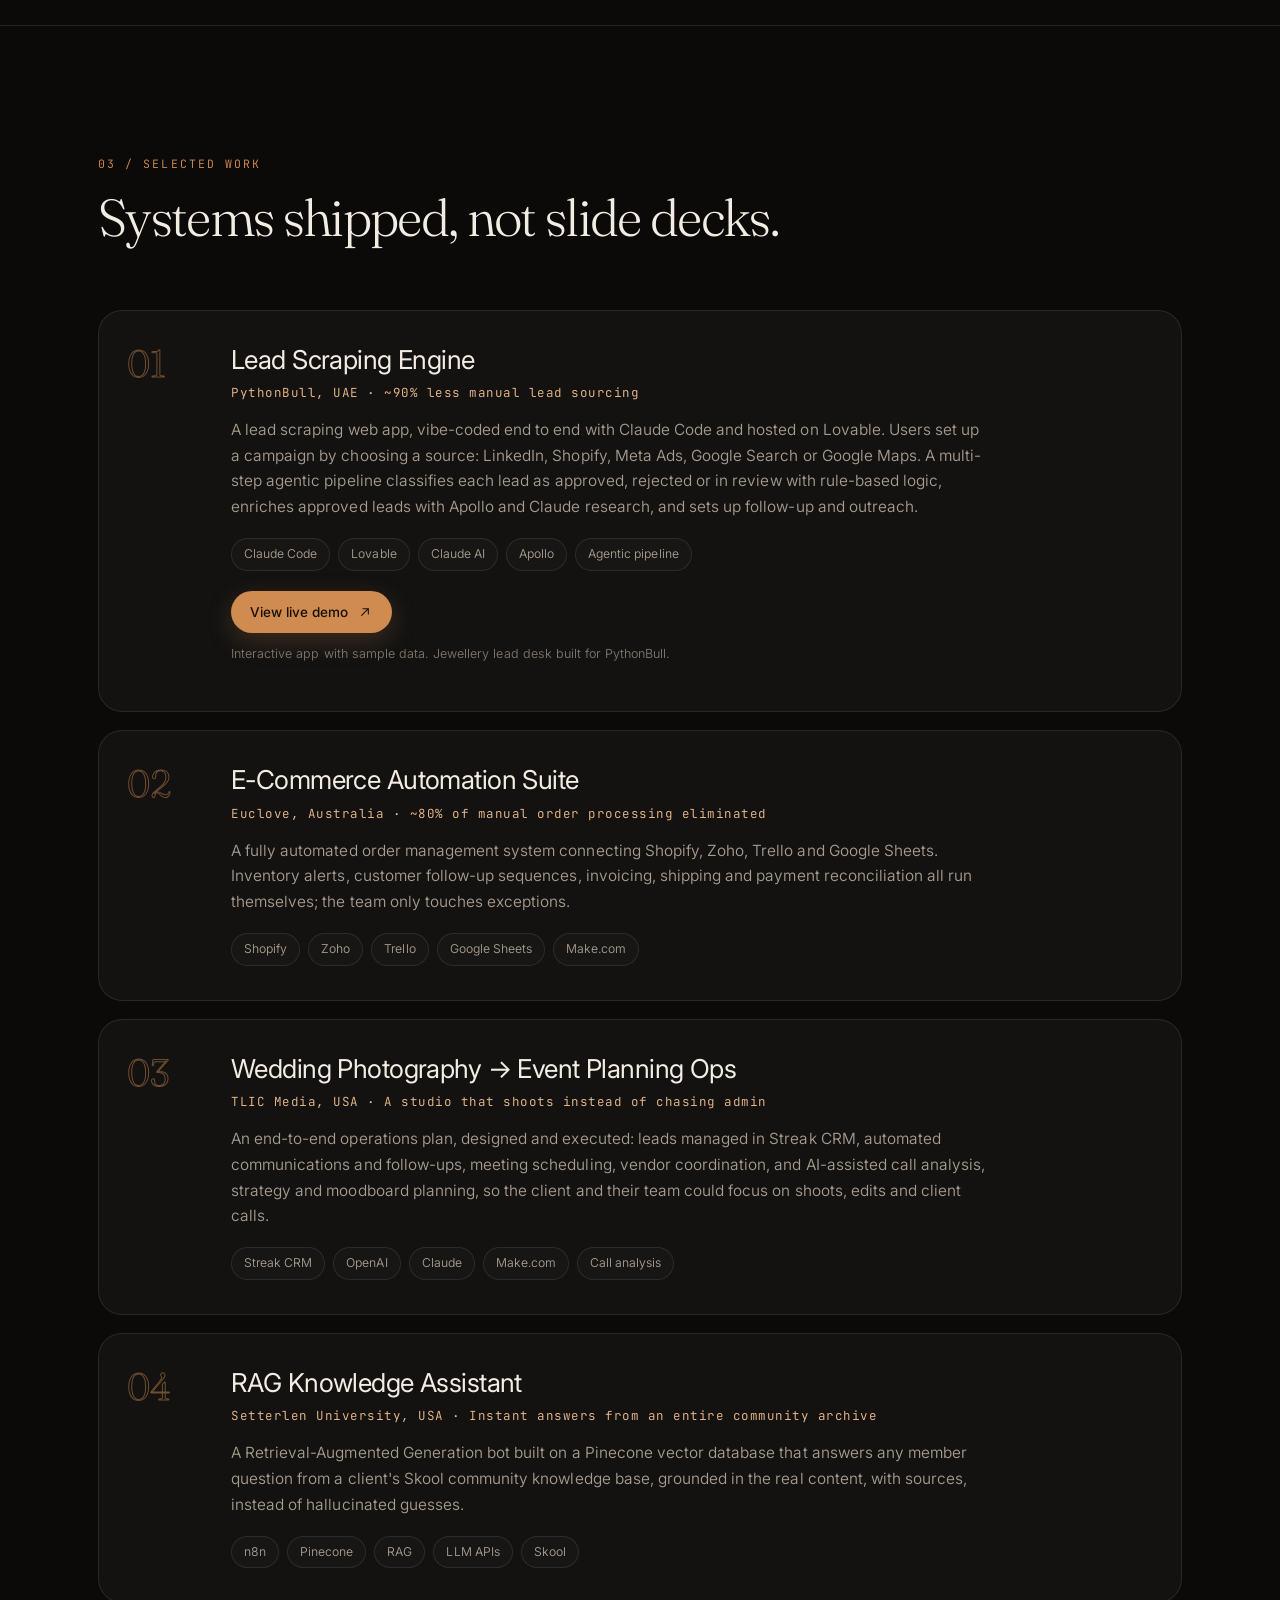
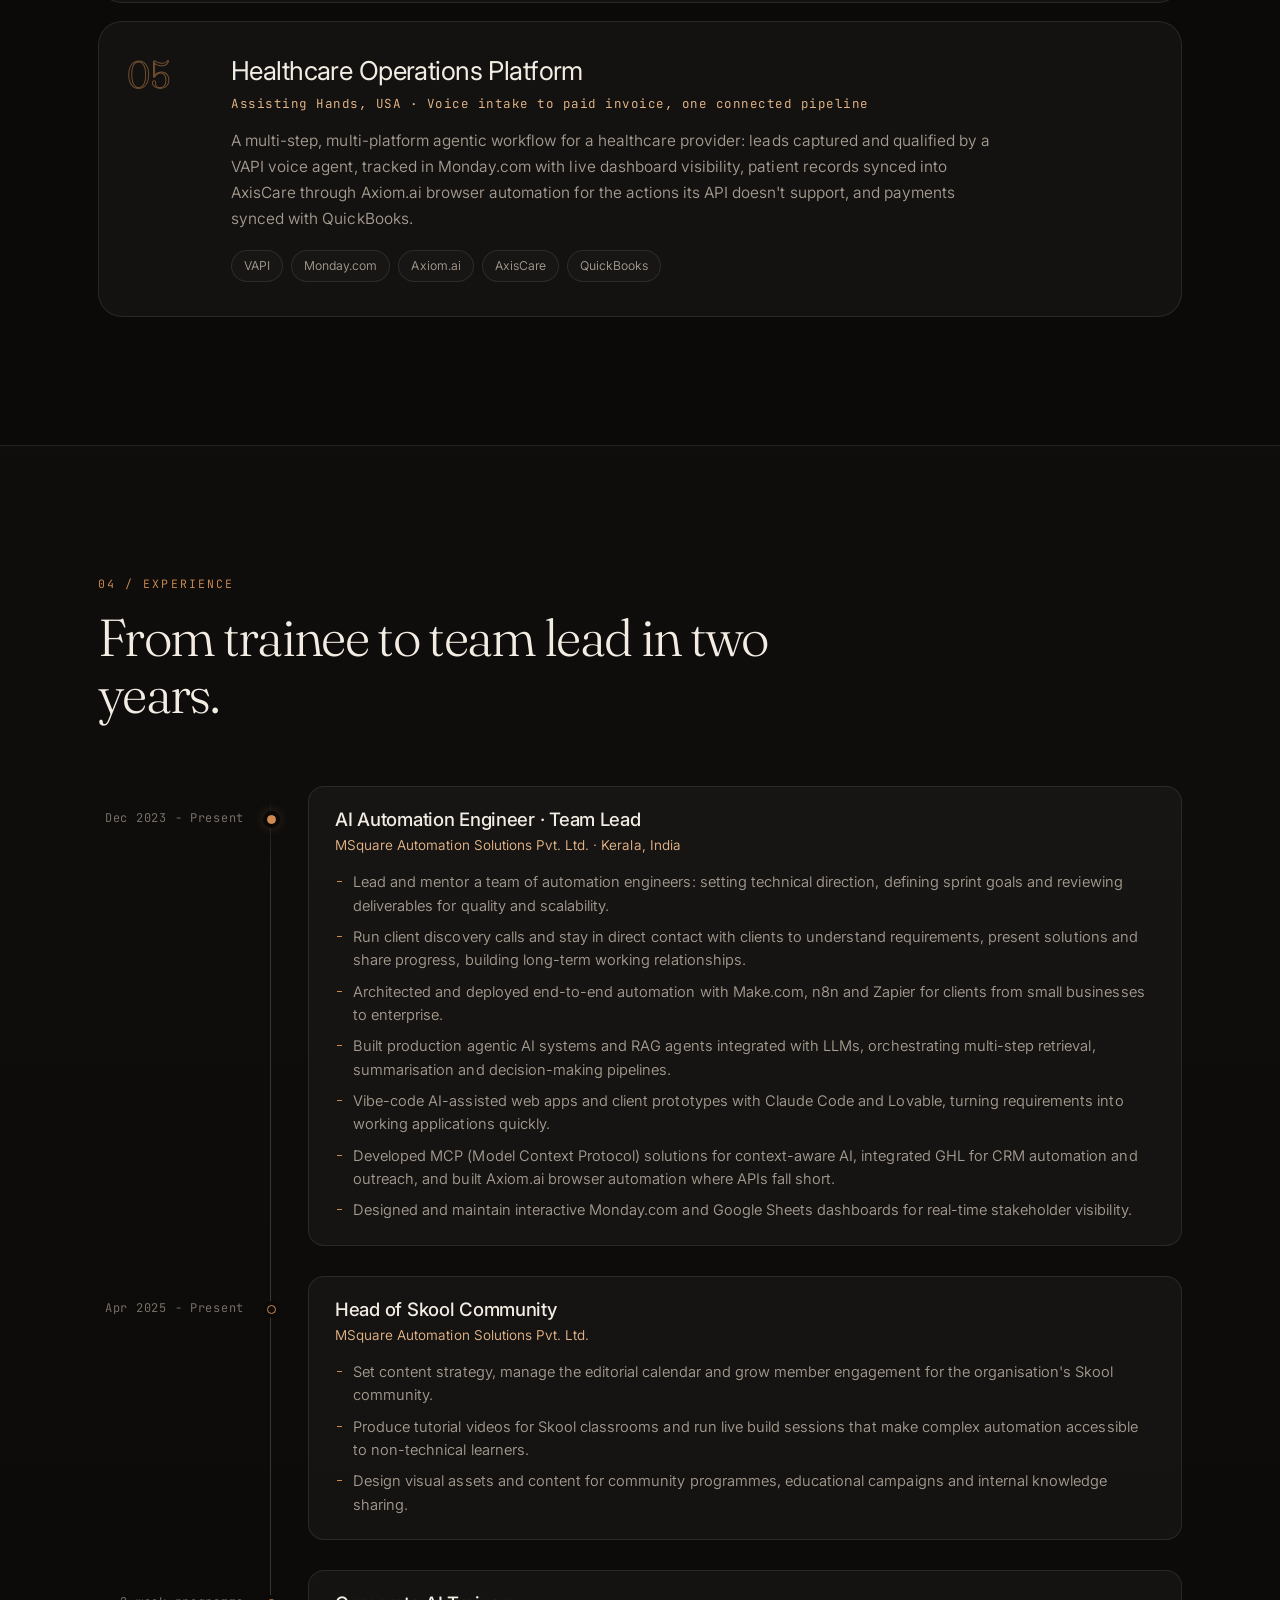
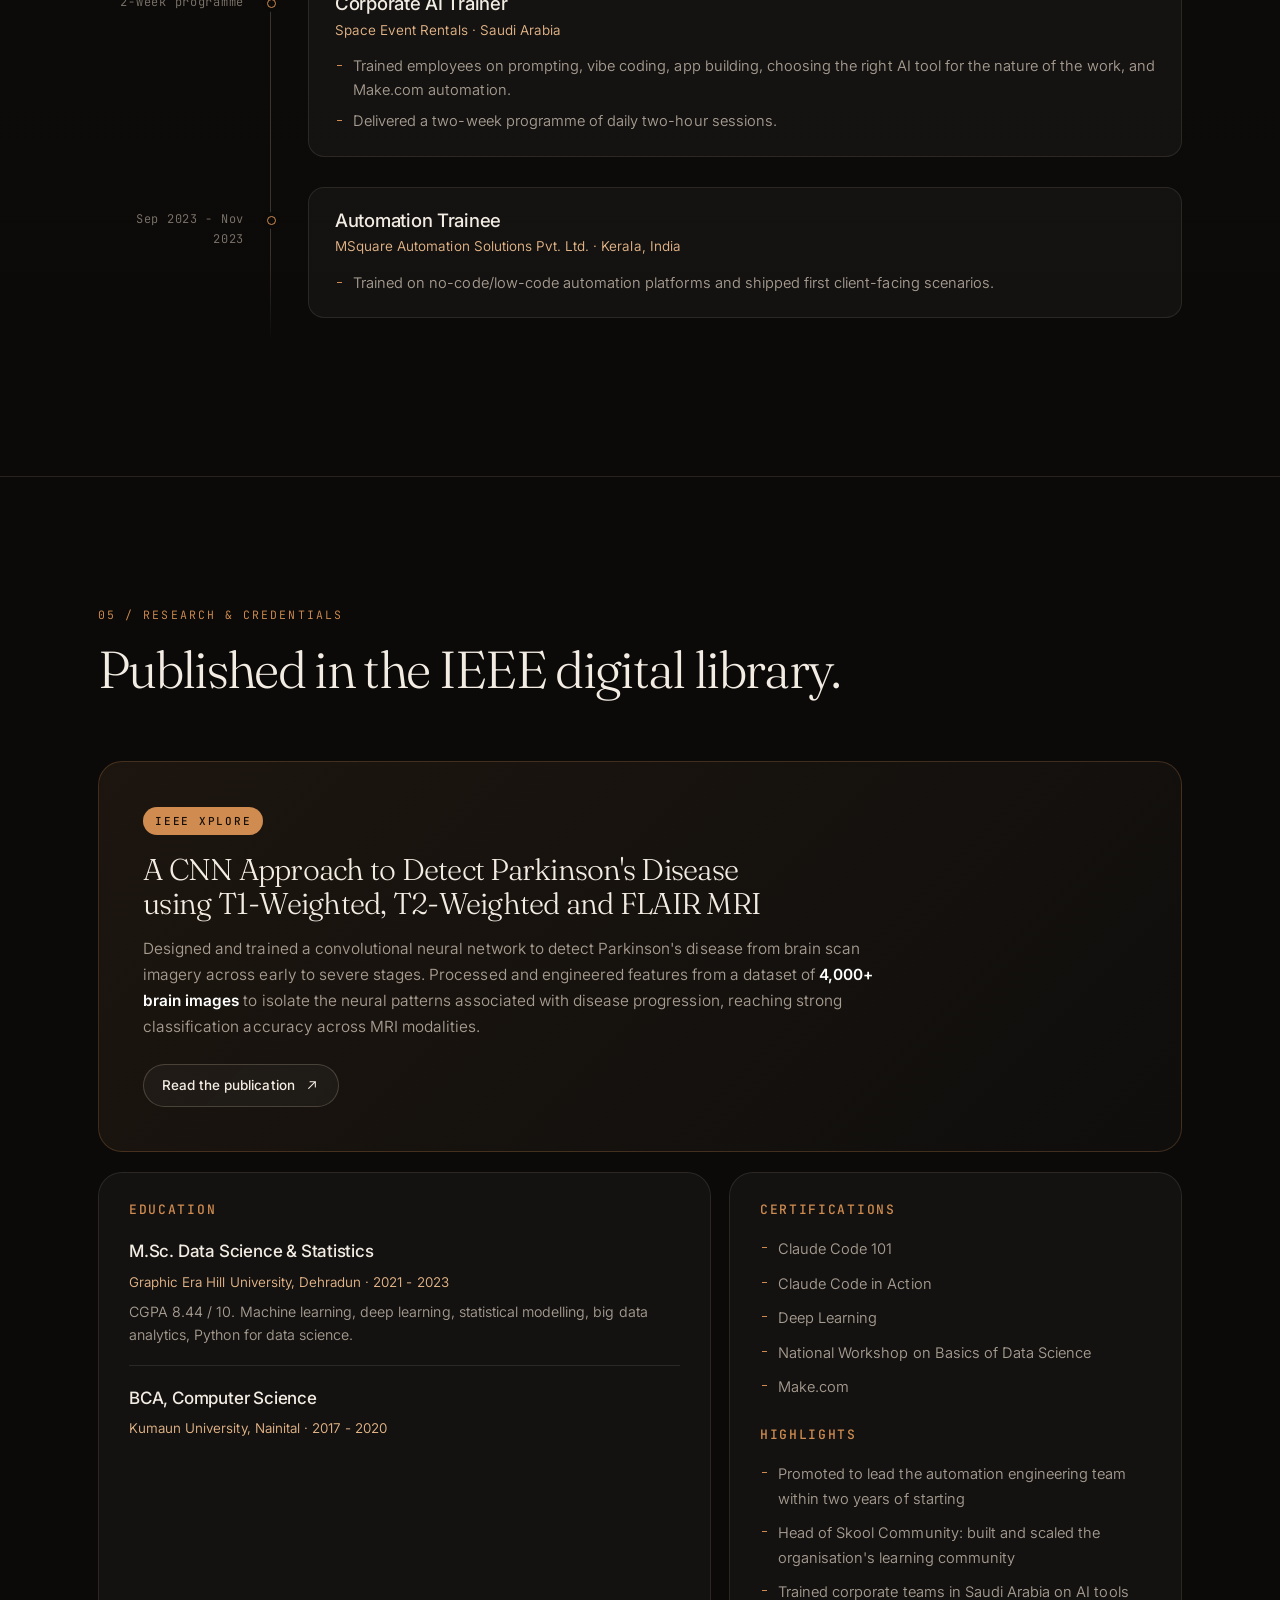
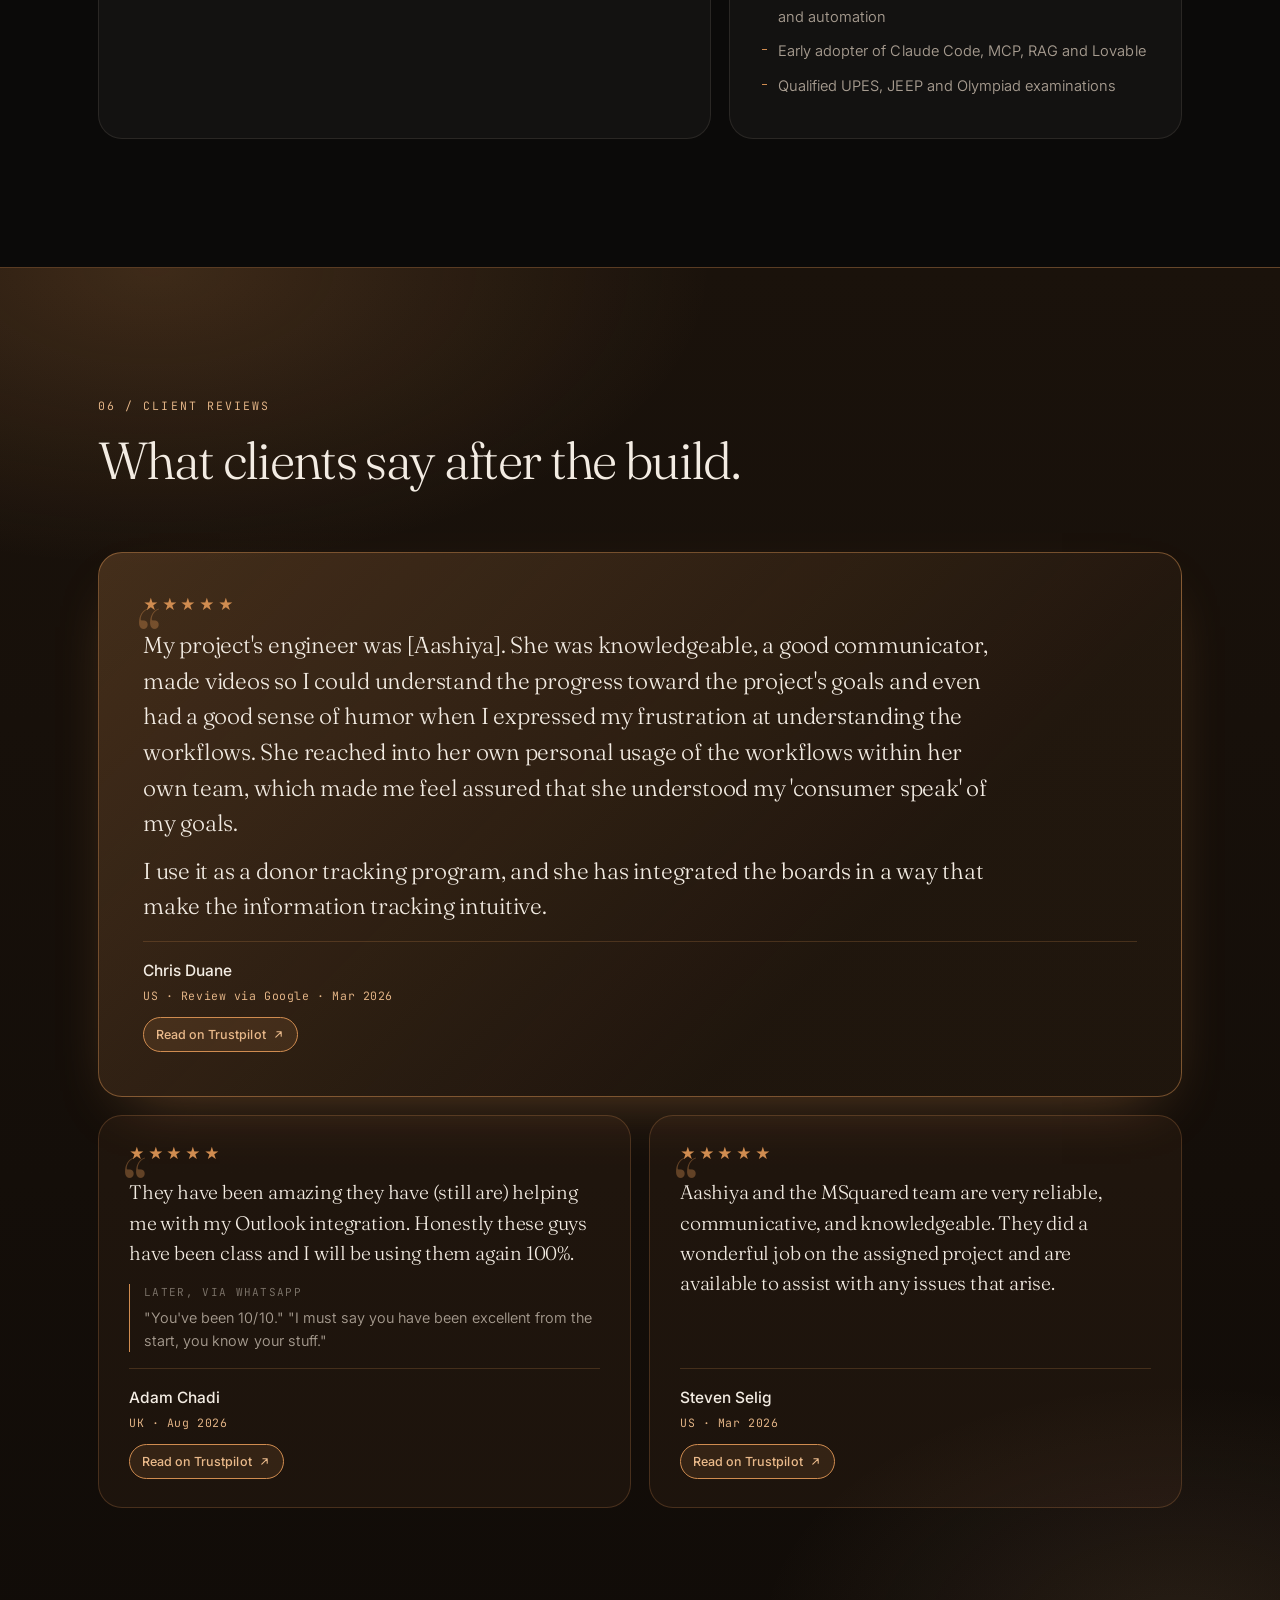
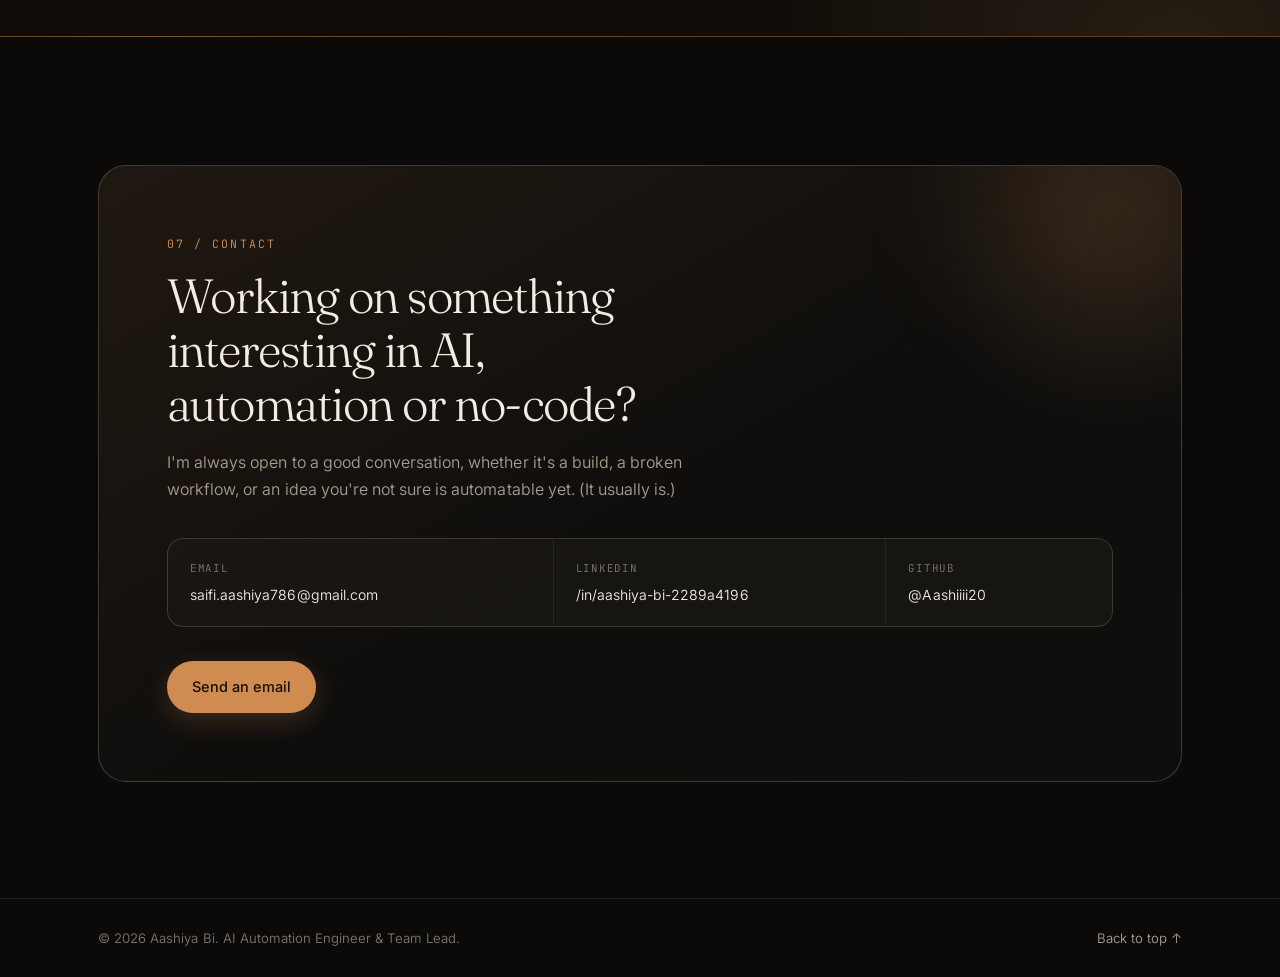
==== commit 805562d0: "Credit Chris Duane's quote as a Google review Co-Authored-By: Claude Opus 5.5 <noreply@anthropic.com" ====
--- a/index.html
+++ b/index.html
@@ -412,7 +412,7 @@
         </blockquote>
         <figcaption class="review__by">
           <span class="review__name">Chris Duane</span>
-          <span class="review__meta">US · Donor tracking on Monday.com · Mar 2026</span>
+          <span class="review__meta">US · Review via Google · Mar 2026</span>
           <a class="review__source" href="https://www.trustpilot.com/reviews/69b9882114f484673212b3d5" target="_blank" rel="noopener noreferrer">Read on Trustpilot <svg viewBox="0 0 24 24" aria-hidden="true"><path d="M7 17 17 7M9 7h8v8"/></svg></a>
         </figcaption>
       </figure>
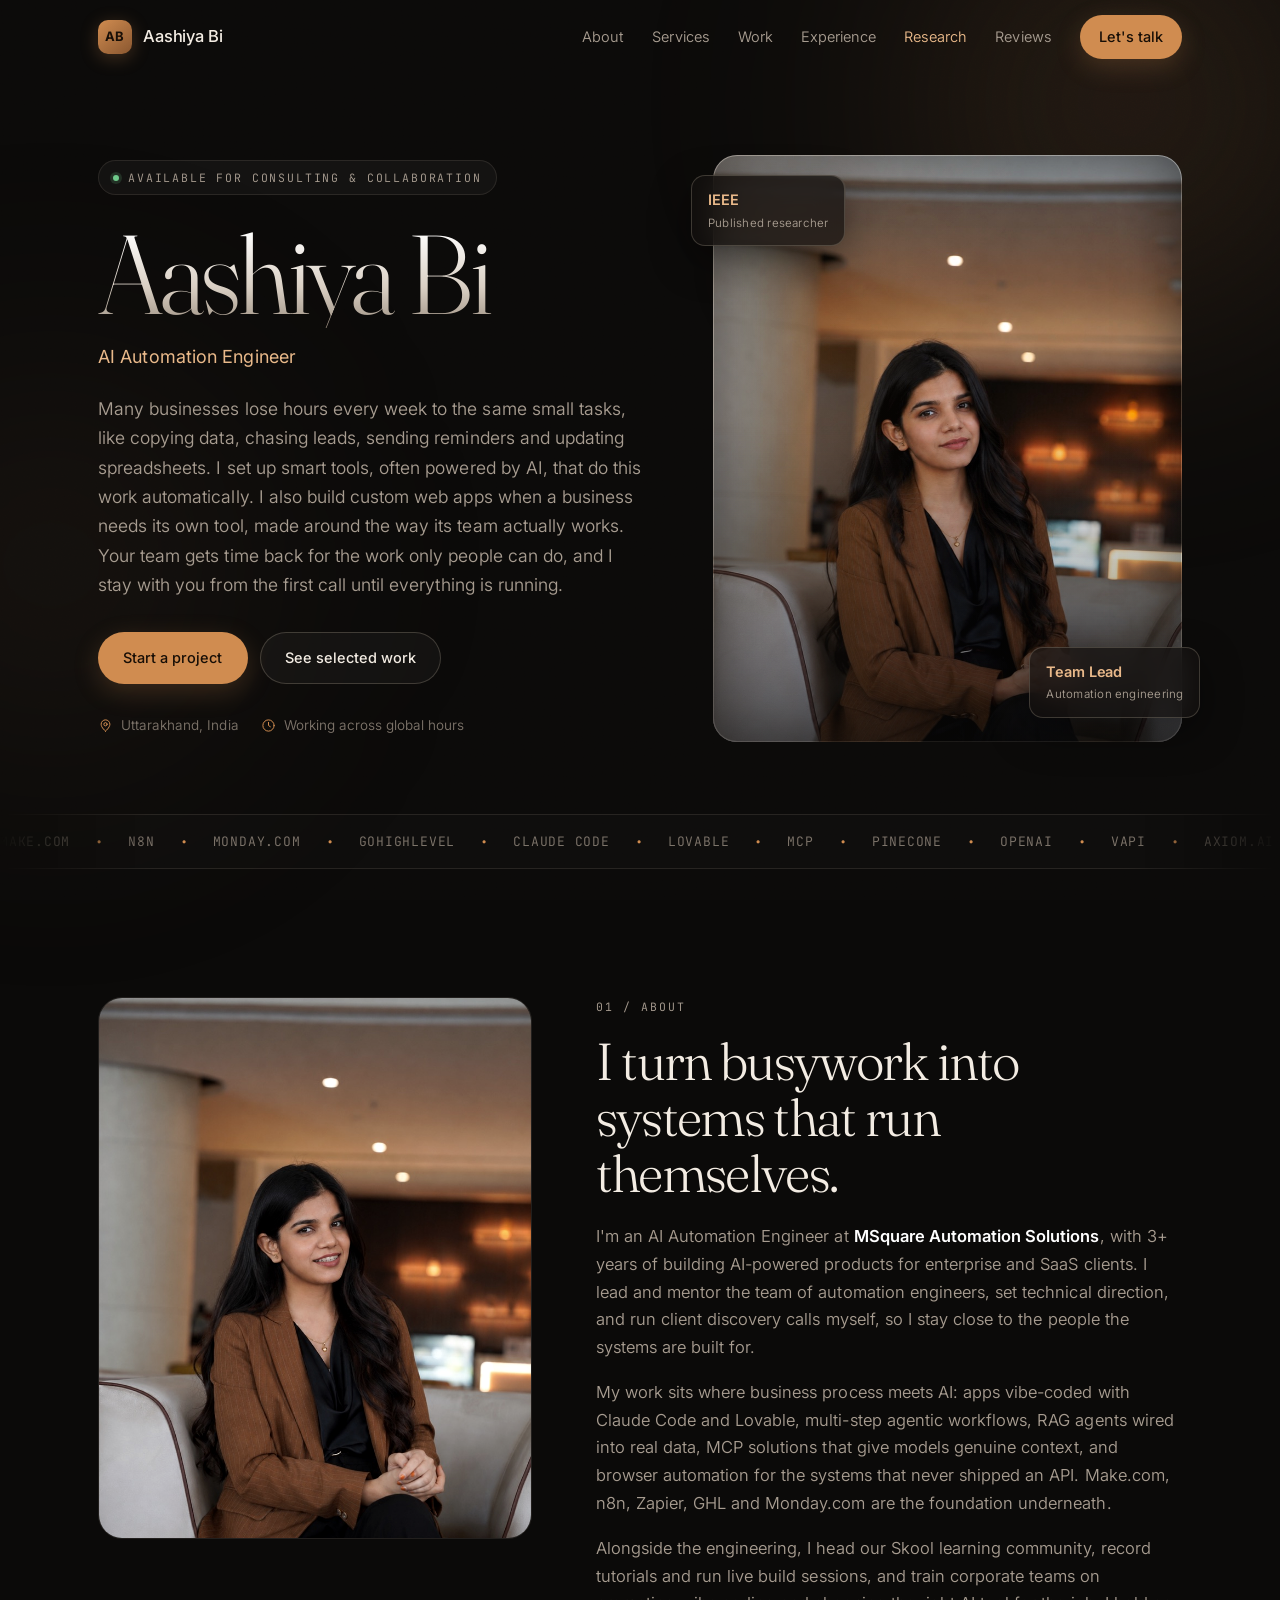
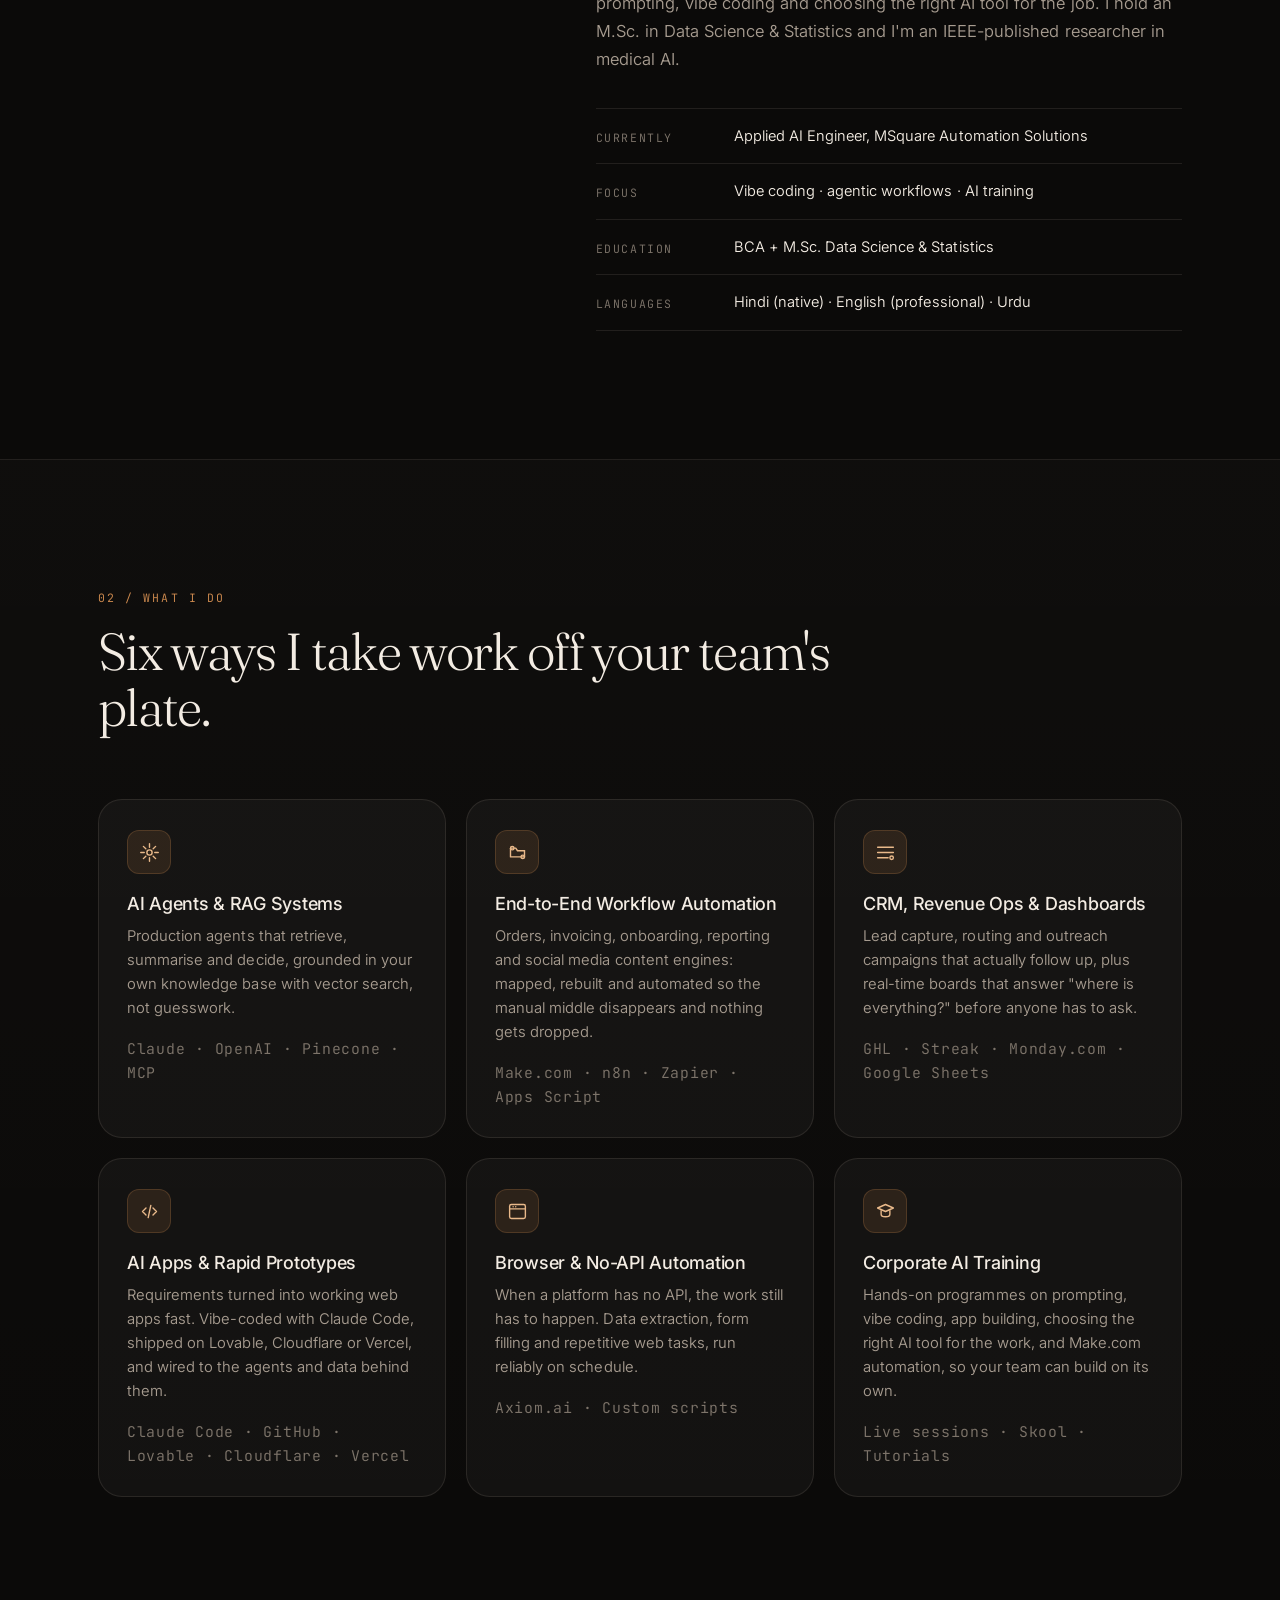
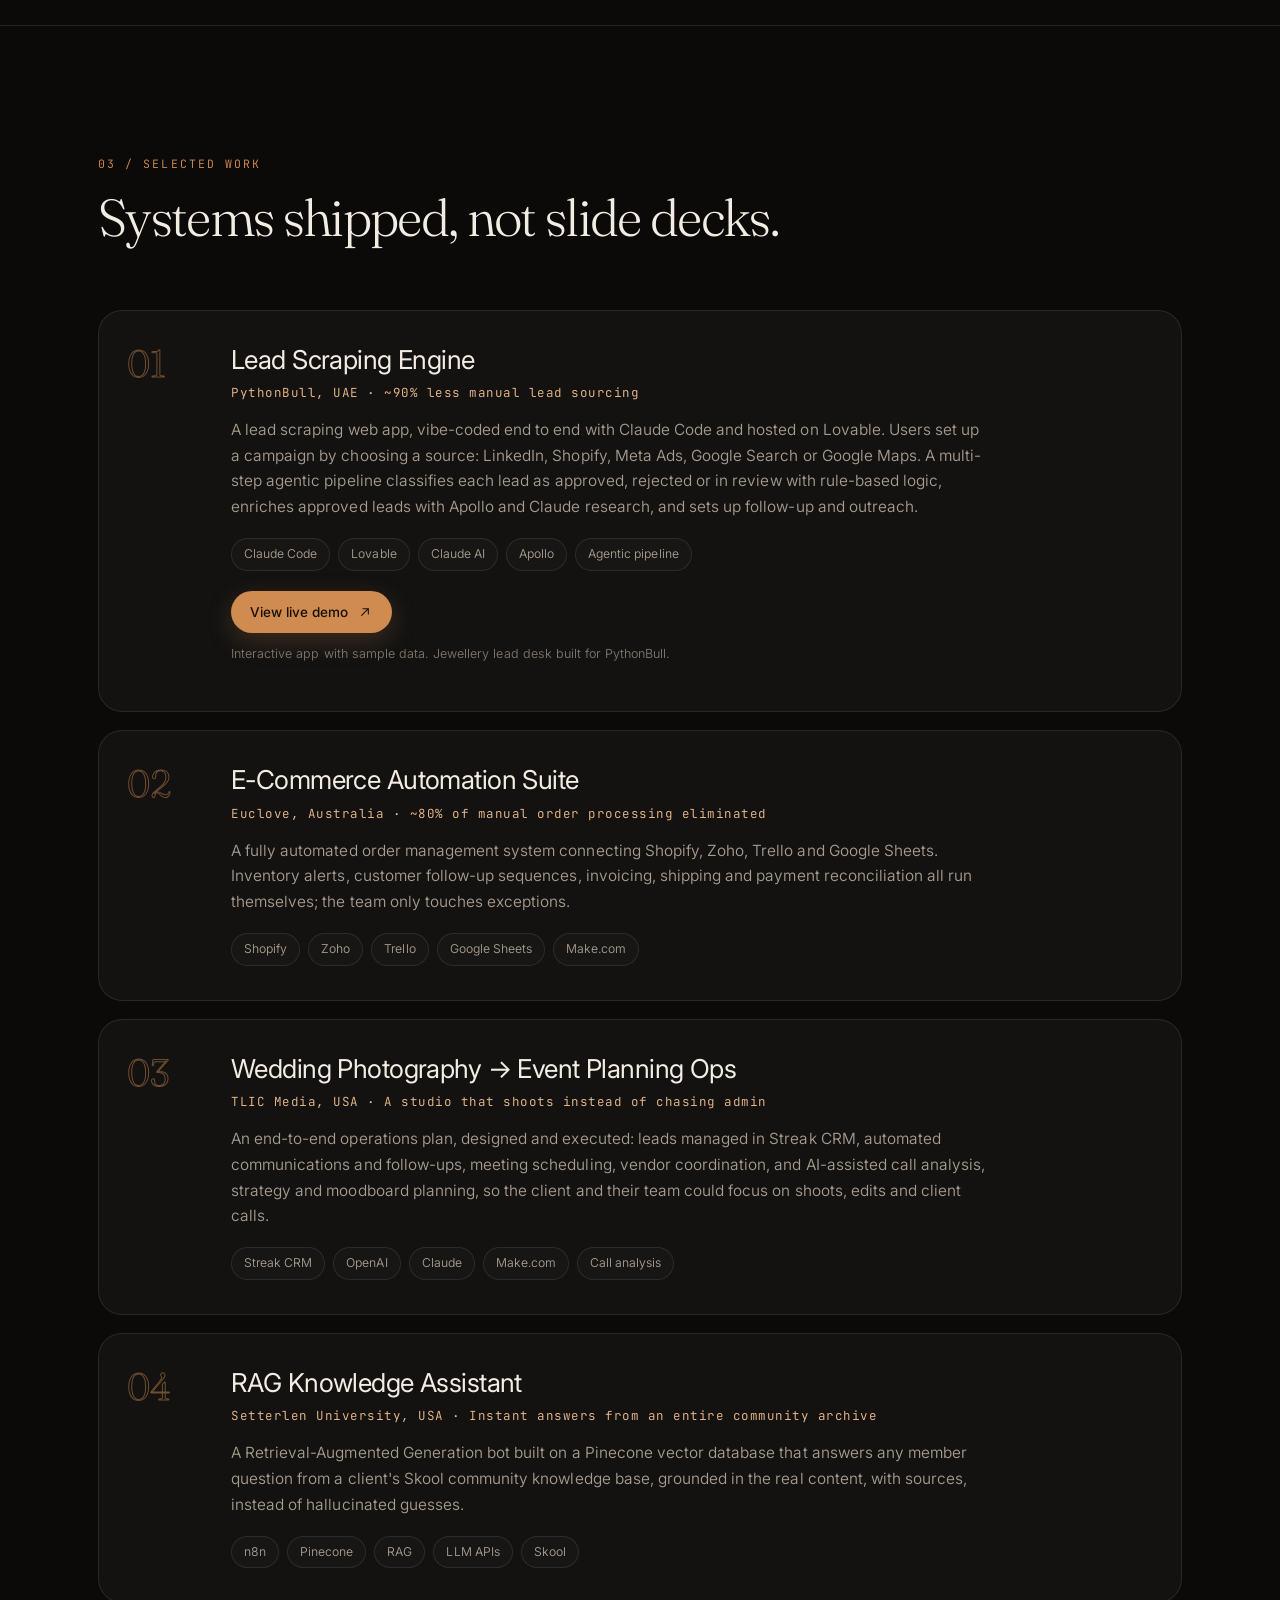
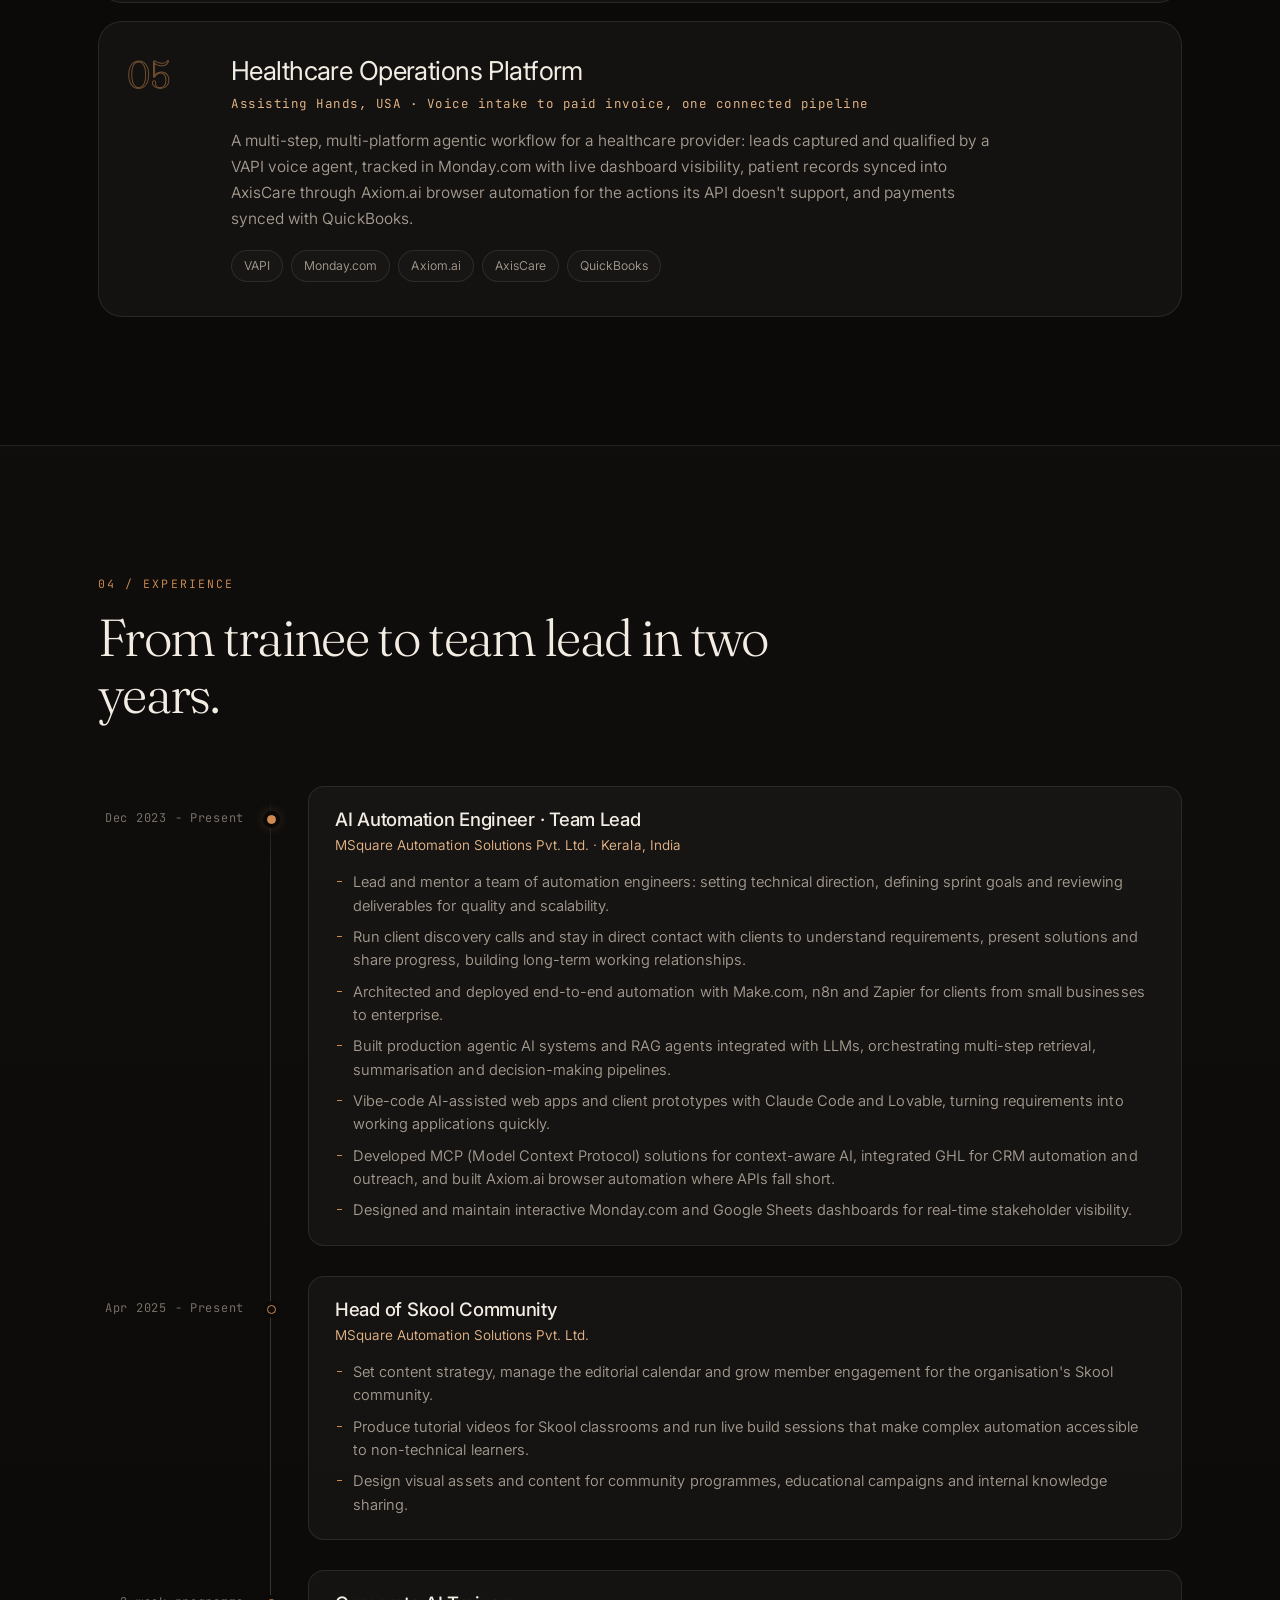
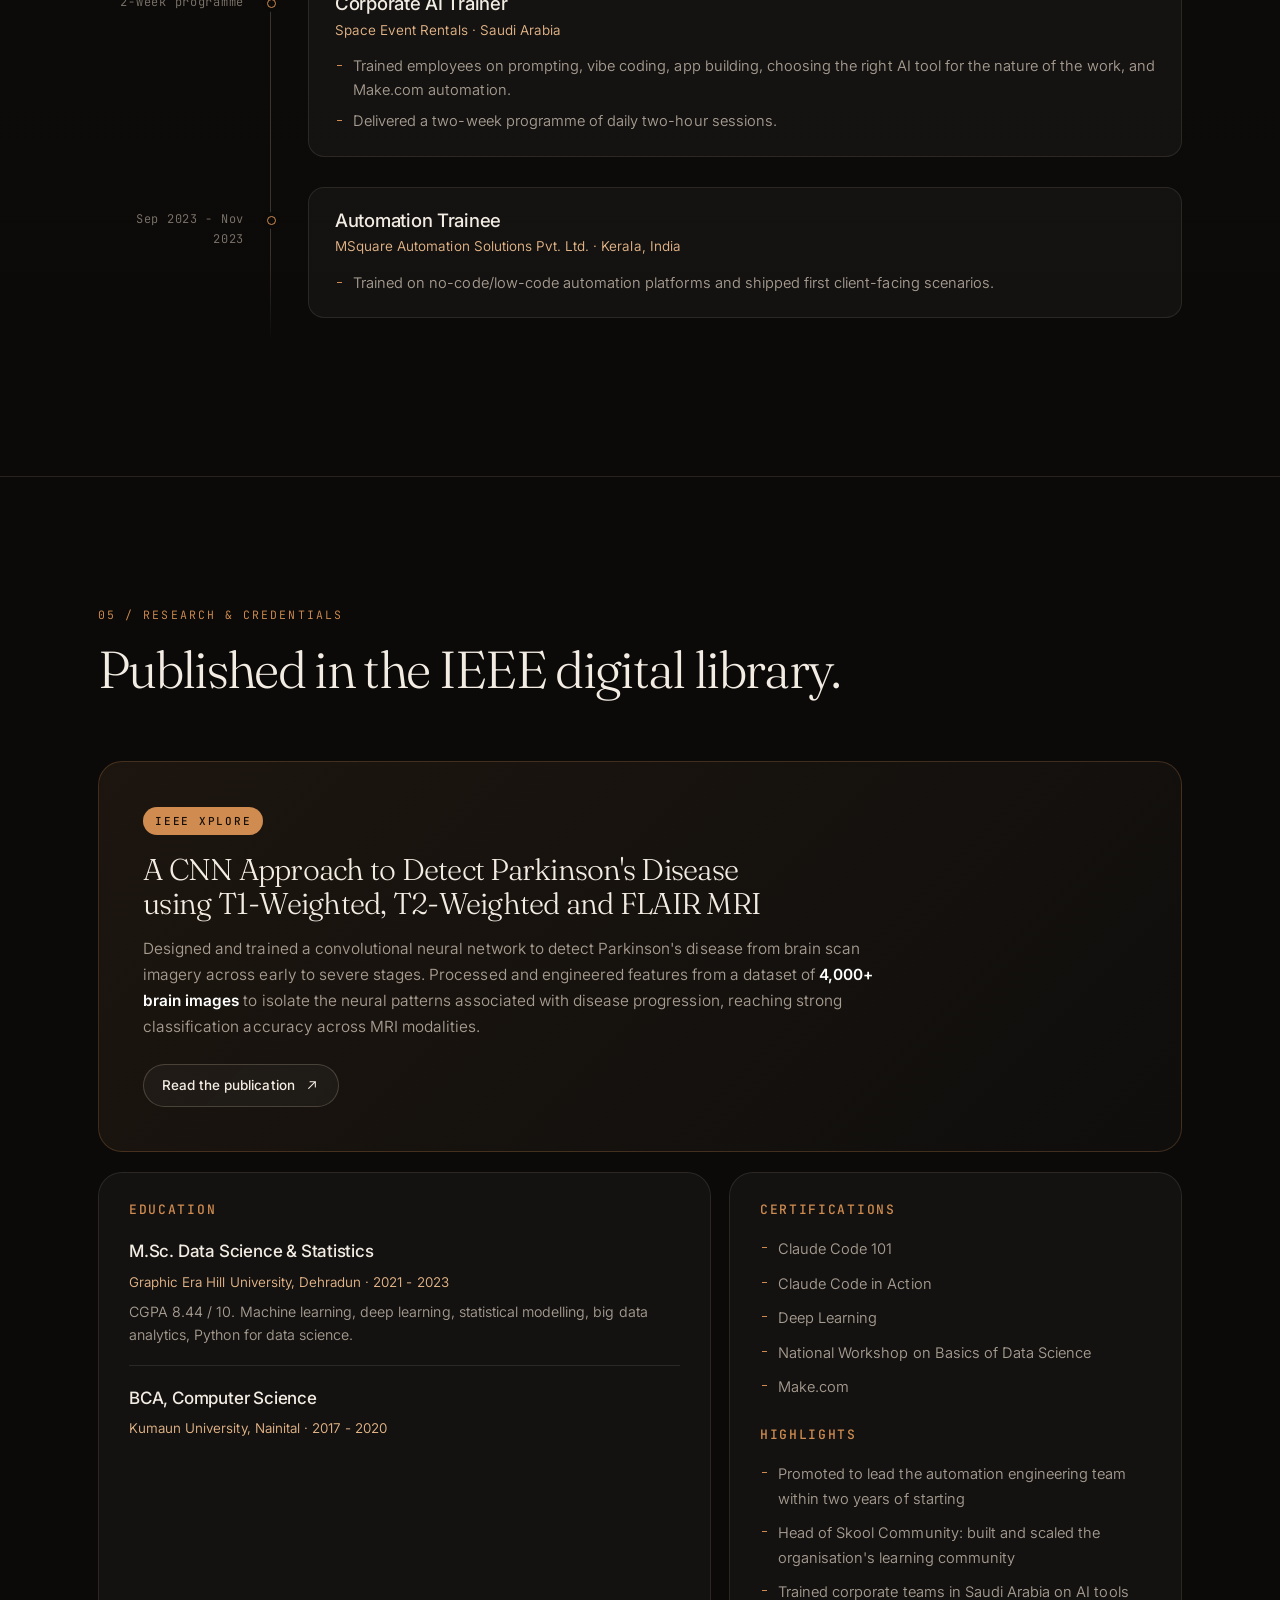
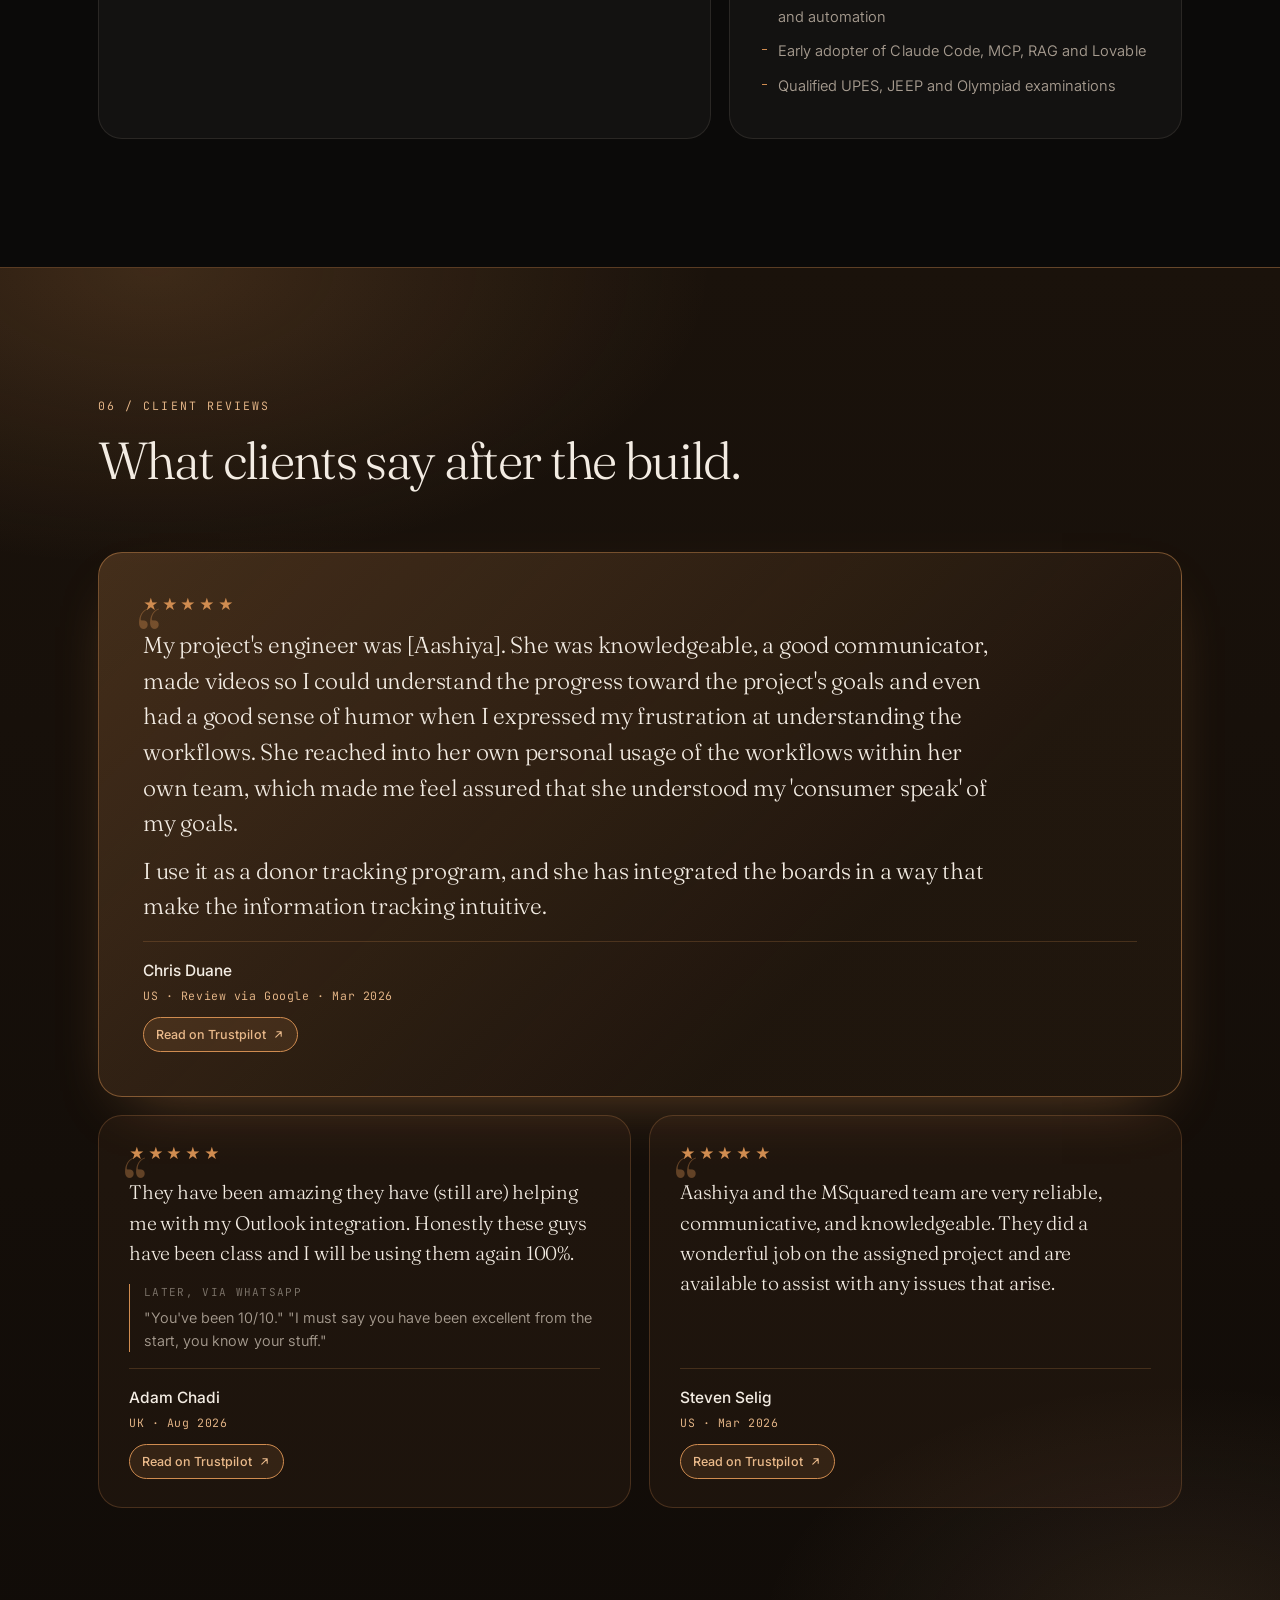
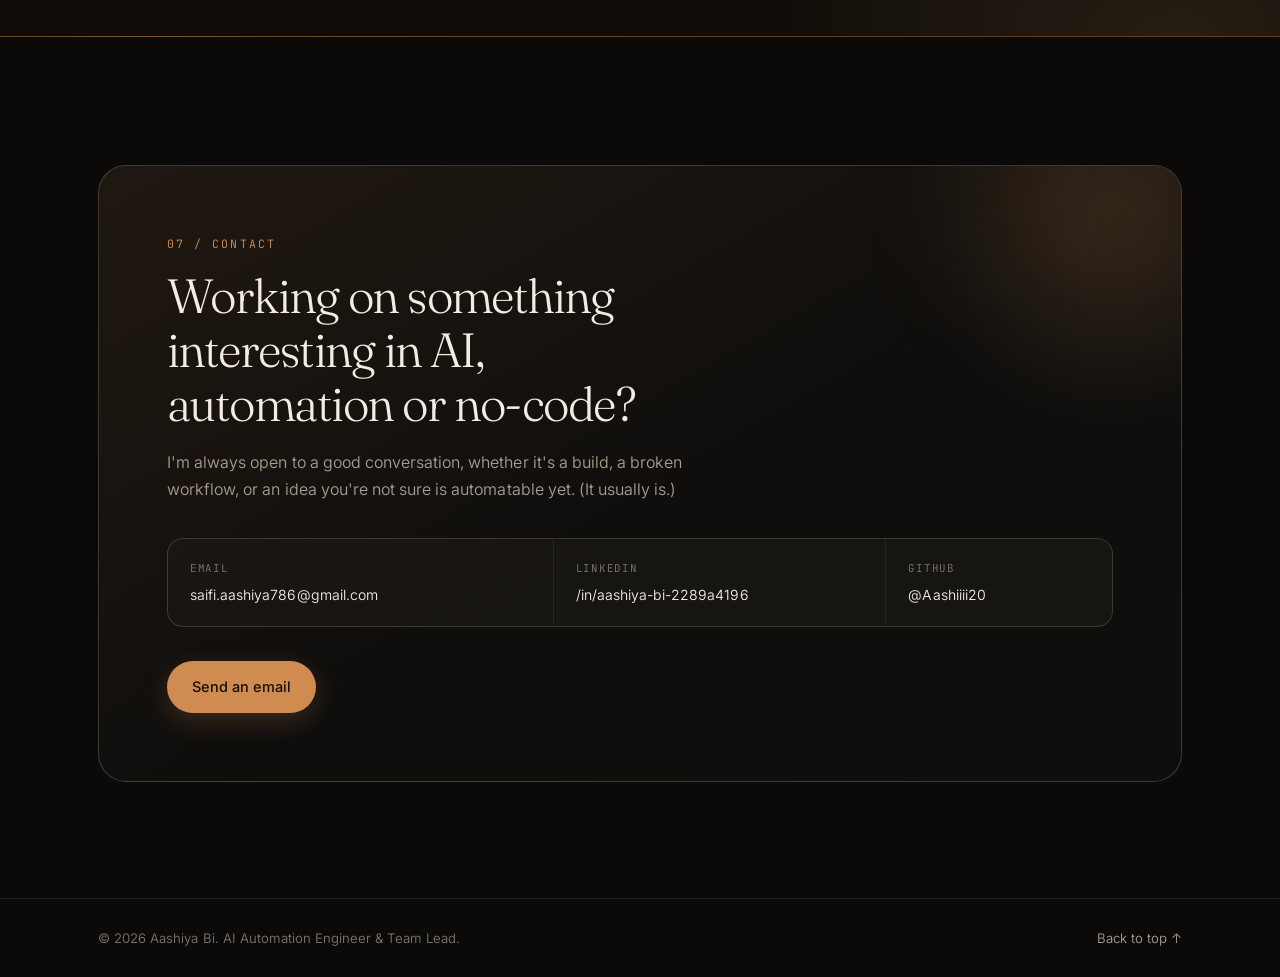
==== commit aaf27e8b: "Remove GitHub link from hero Co-Authored-By: Claude Opus 5.5 <noreply@anthropic.com> Claude-Session:" ====
--- a/index.html
+++ b/index.html
@@ -58,7 +58,7 @@
       <h1 class="hero__title reveal">
         <span class="line">Aashiya Bi</span>
       </h1>
-      <p class="hero__role reveal">AI Automation Engineer <span class="sep">/</span> <a class="hero__link" href="https://github.com/Aashiiii20" target="_blank" rel="noopener noreferrer">GitHub @Aashiiii20 ↗</a></p>
+      <p class="hero__role reveal">AI Automation Engineer</p>
       <p class="hero__lede reveal">
         Many businesses lose hours every week to the same small tasks, like copying data, chasing leads,
         sending reminders and updating spreadsheets. I set up smart tools, often powered by AI, that do this
--- a/assets/css/styles.css
+++ b/assets/css/styles.css
@@ -122,8 +122,6 @@
 .hero__title .line{display:block;background:linear-gradient(180deg,#fff 8%,#d9cfc3 62%,#9c8f81 100%);-webkit-background-clip:text;background-clip:text;color:transparent}
 .hero__role{font-size:clamp(15px,1.6vw,18px);color:var(--accent-2);font-weight:400;letter-spacing:.005em;margin-bottom:22px}
 .hero__role .sep{color:var(--muted-2);margin:0 6px}
-.hero__link{color:var(--accent-2);text-decoration:none;border-bottom:1px solid rgba(208,140,80,.4);transition:color .2s,border-color .2s}
-.hero__link:hover,.hero__link:focus-visible{color:var(--text);border-bottom-color:var(--accent)}
 .hero__lede{color:var(--muted);font-size:clamp(15.5px,1.5vw,17.5px);max-width:56ch;margin-bottom:32px}
 .hero__cta{display:flex;flex-wrap:wrap;gap:12px;margin-bottom:30px}
 .hero__meta{display:flex;flex-wrap:wrap;gap:22px;font-size:13.5px;color:var(--muted-2)}
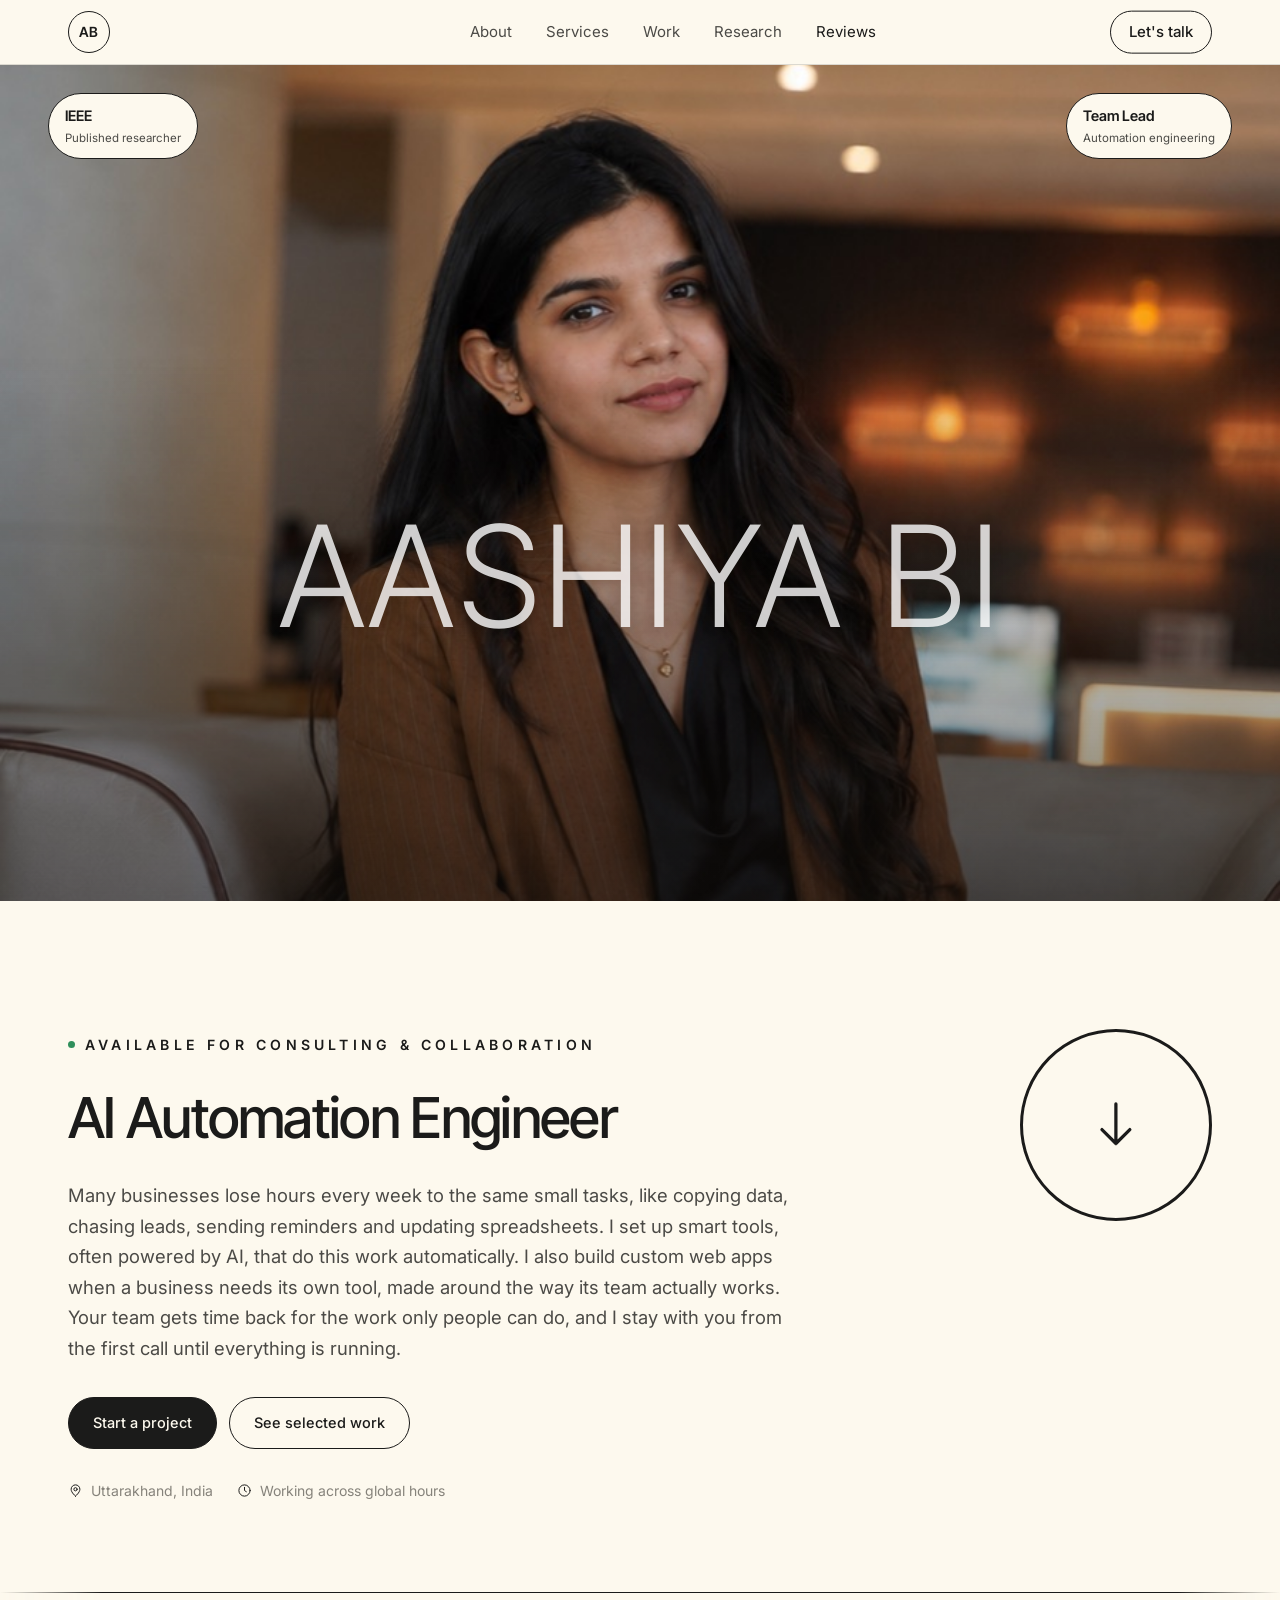
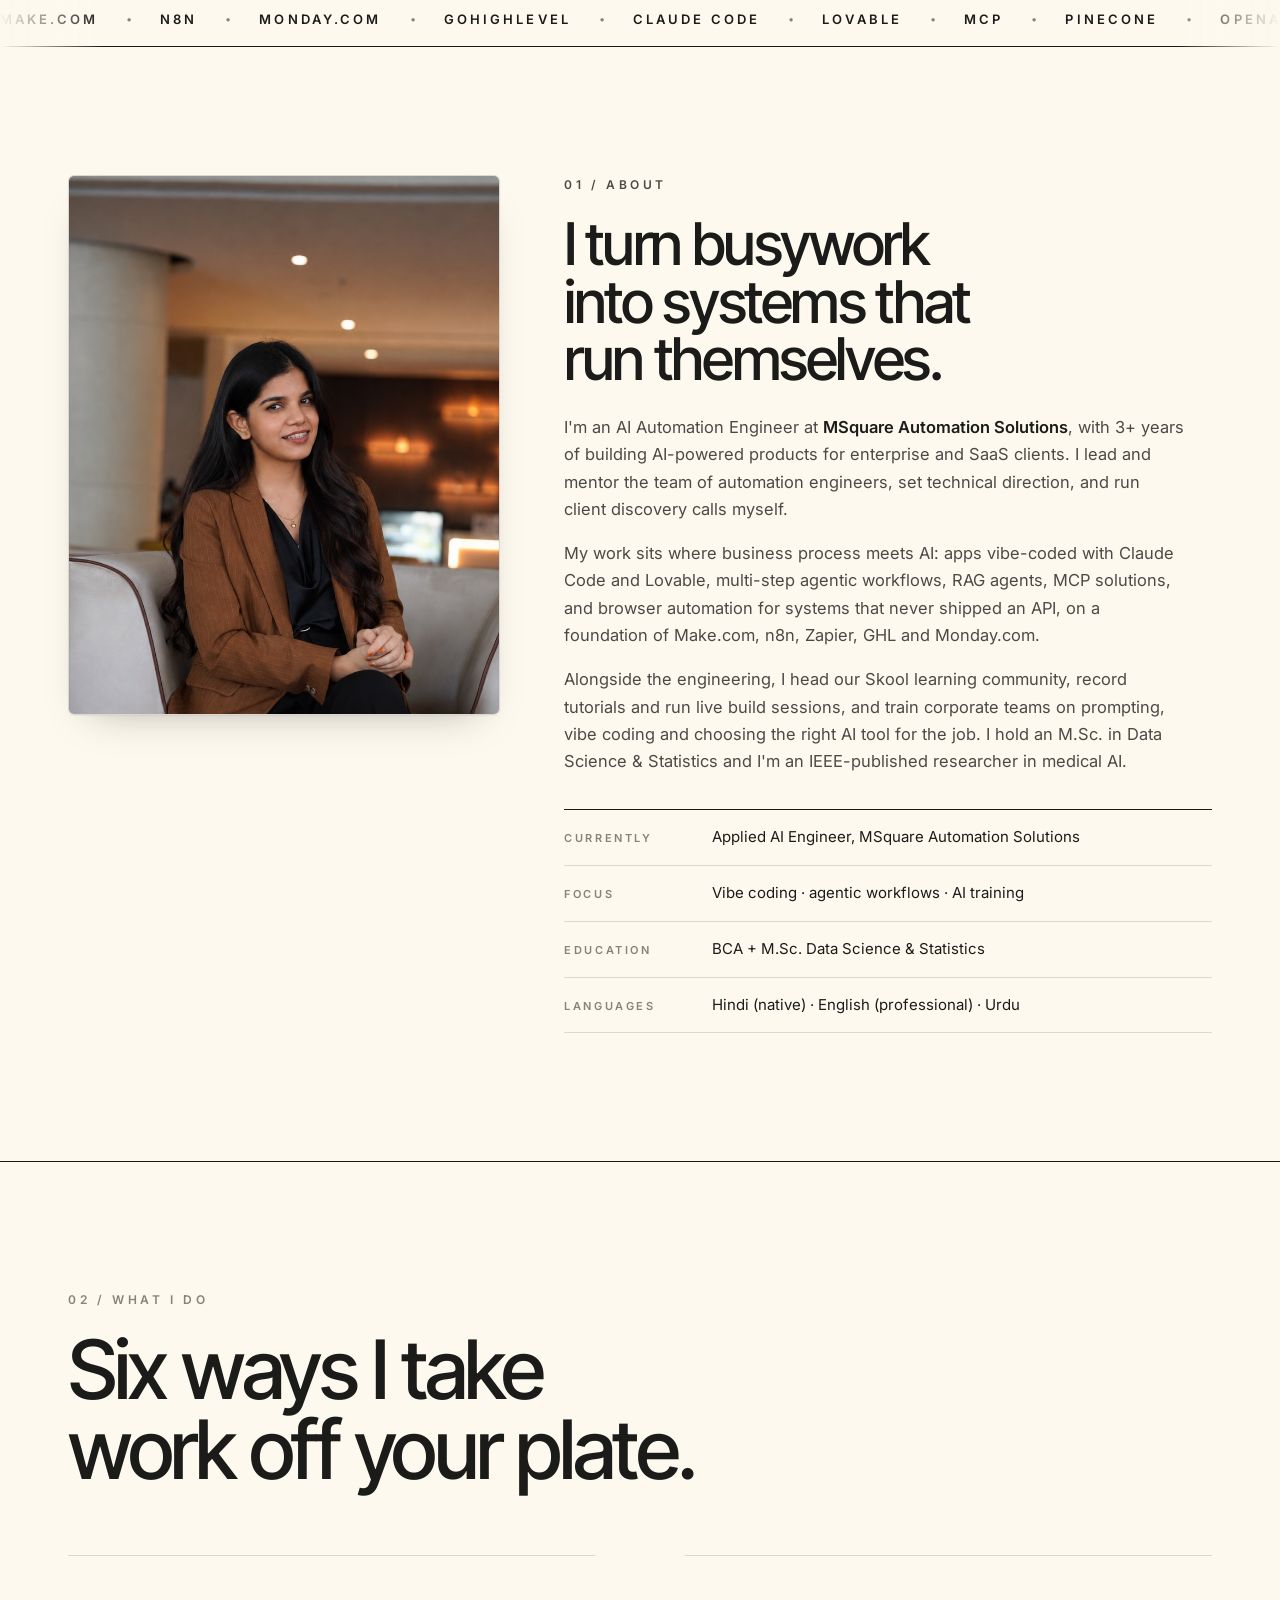
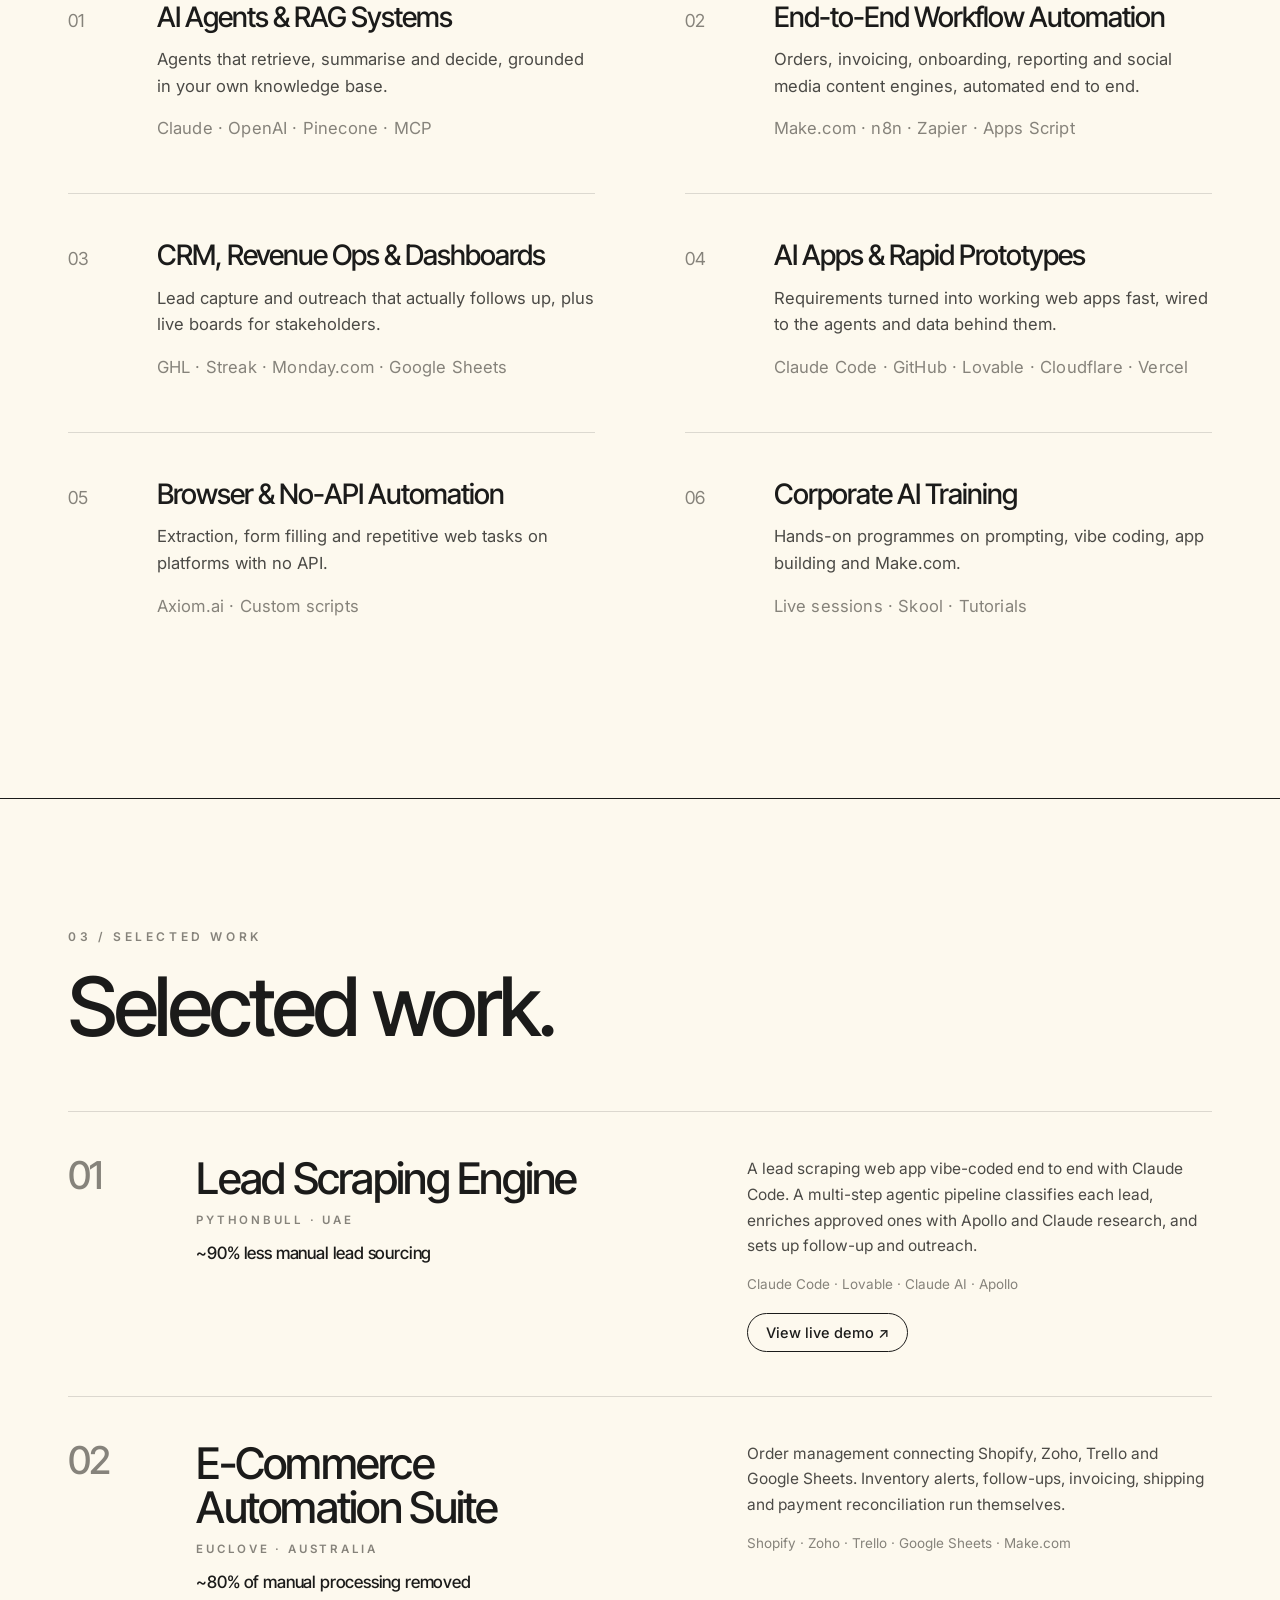
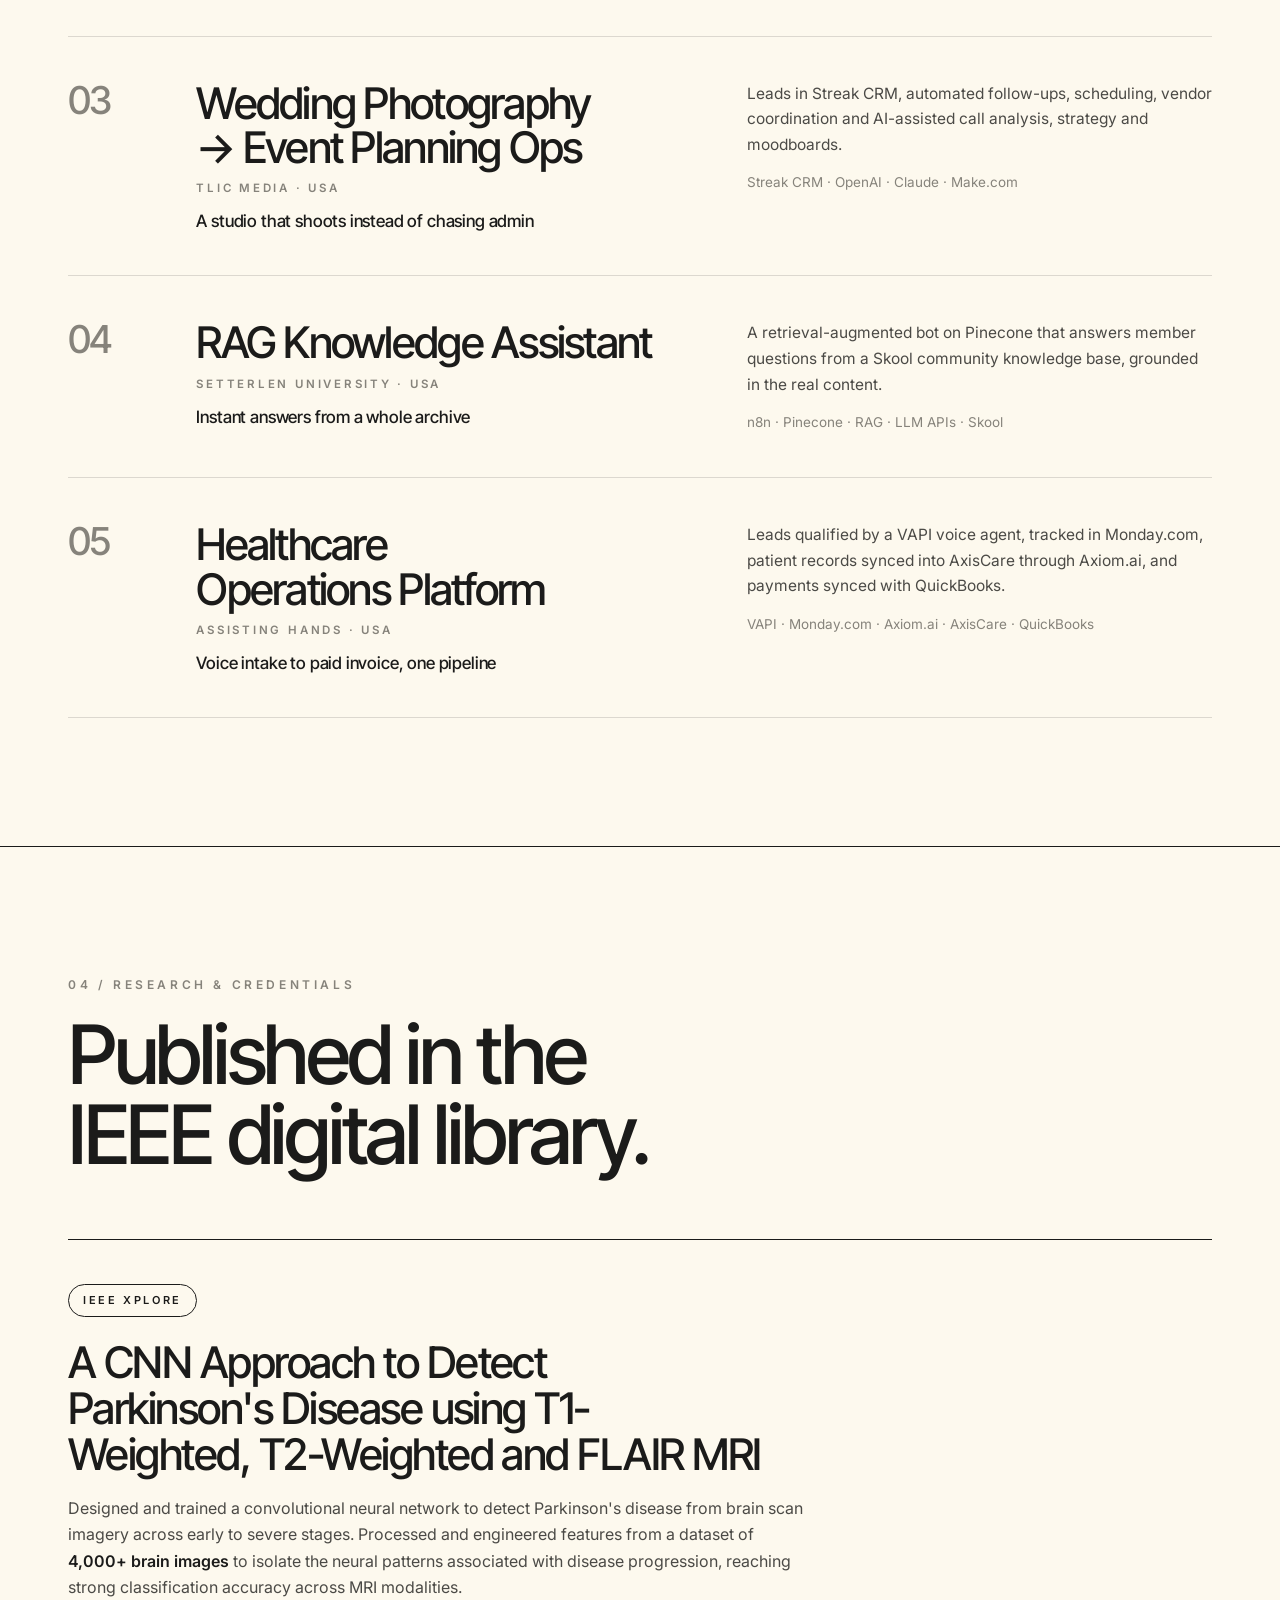
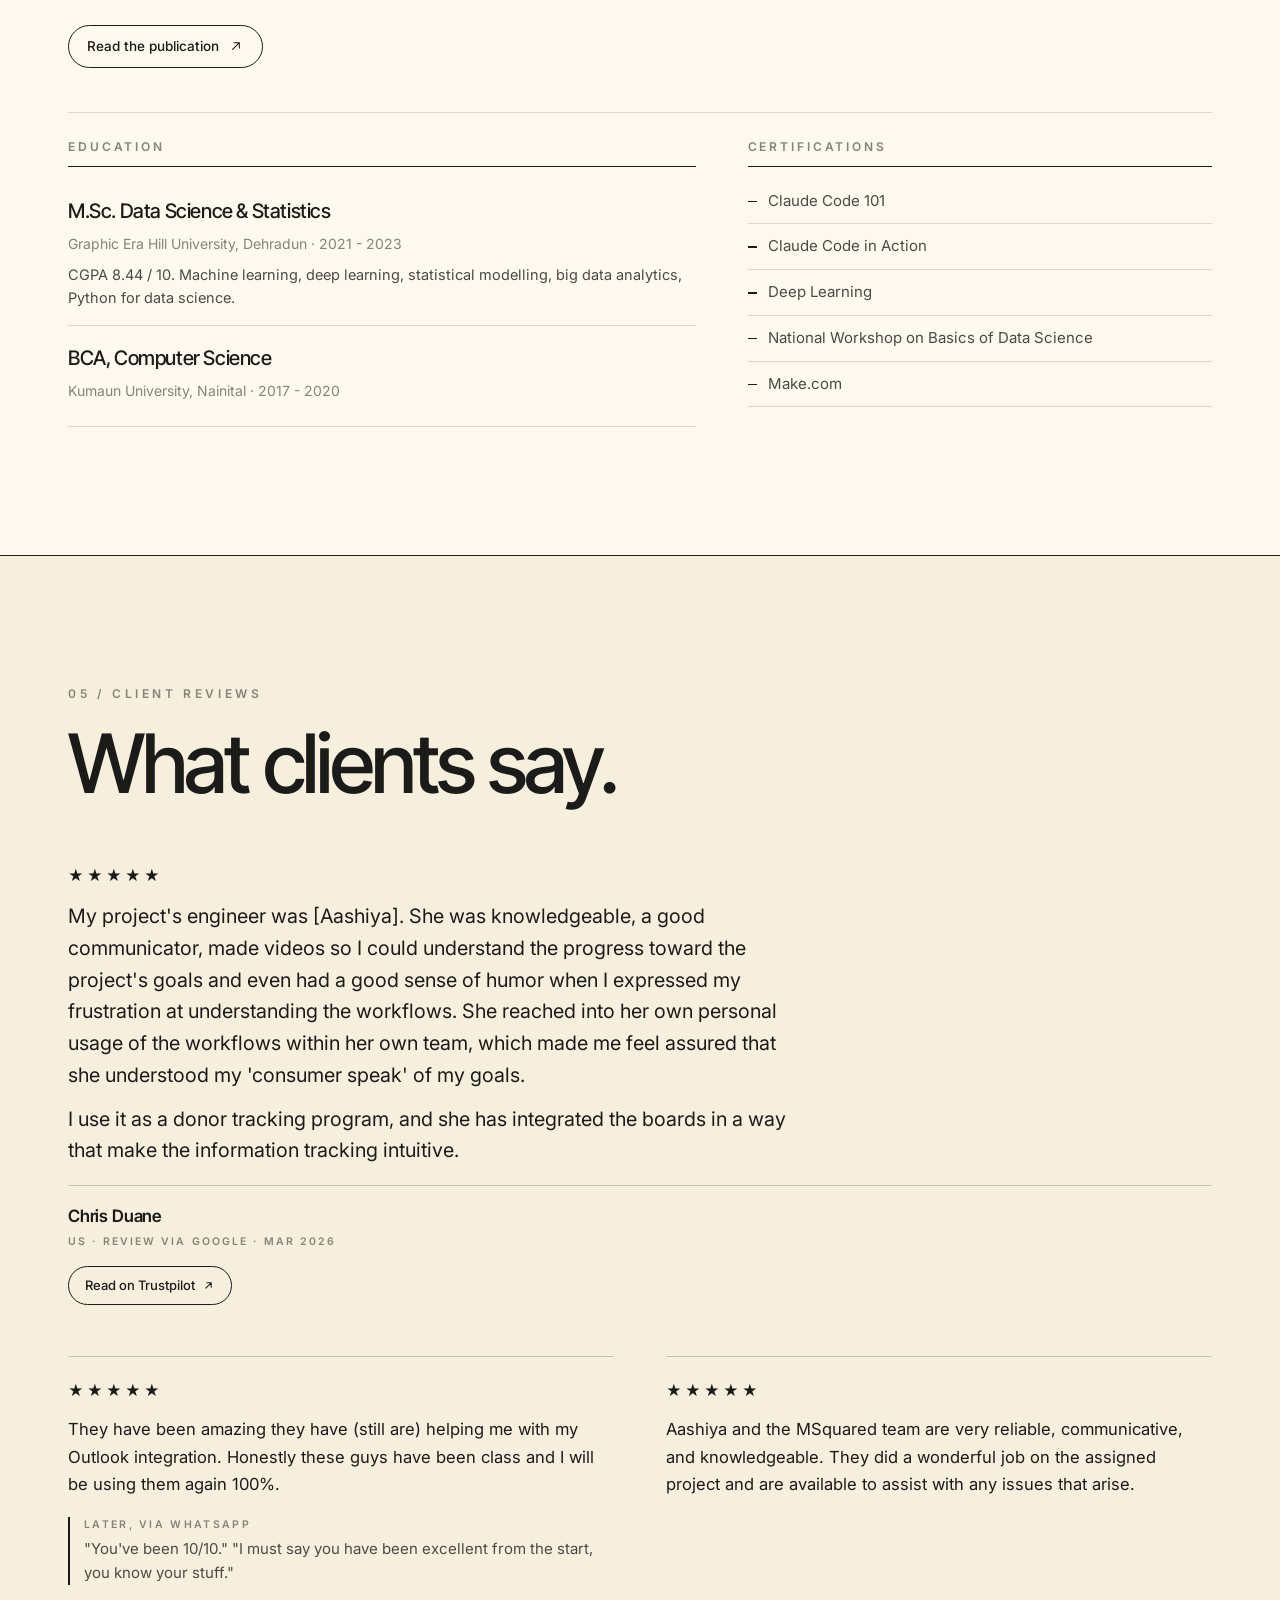
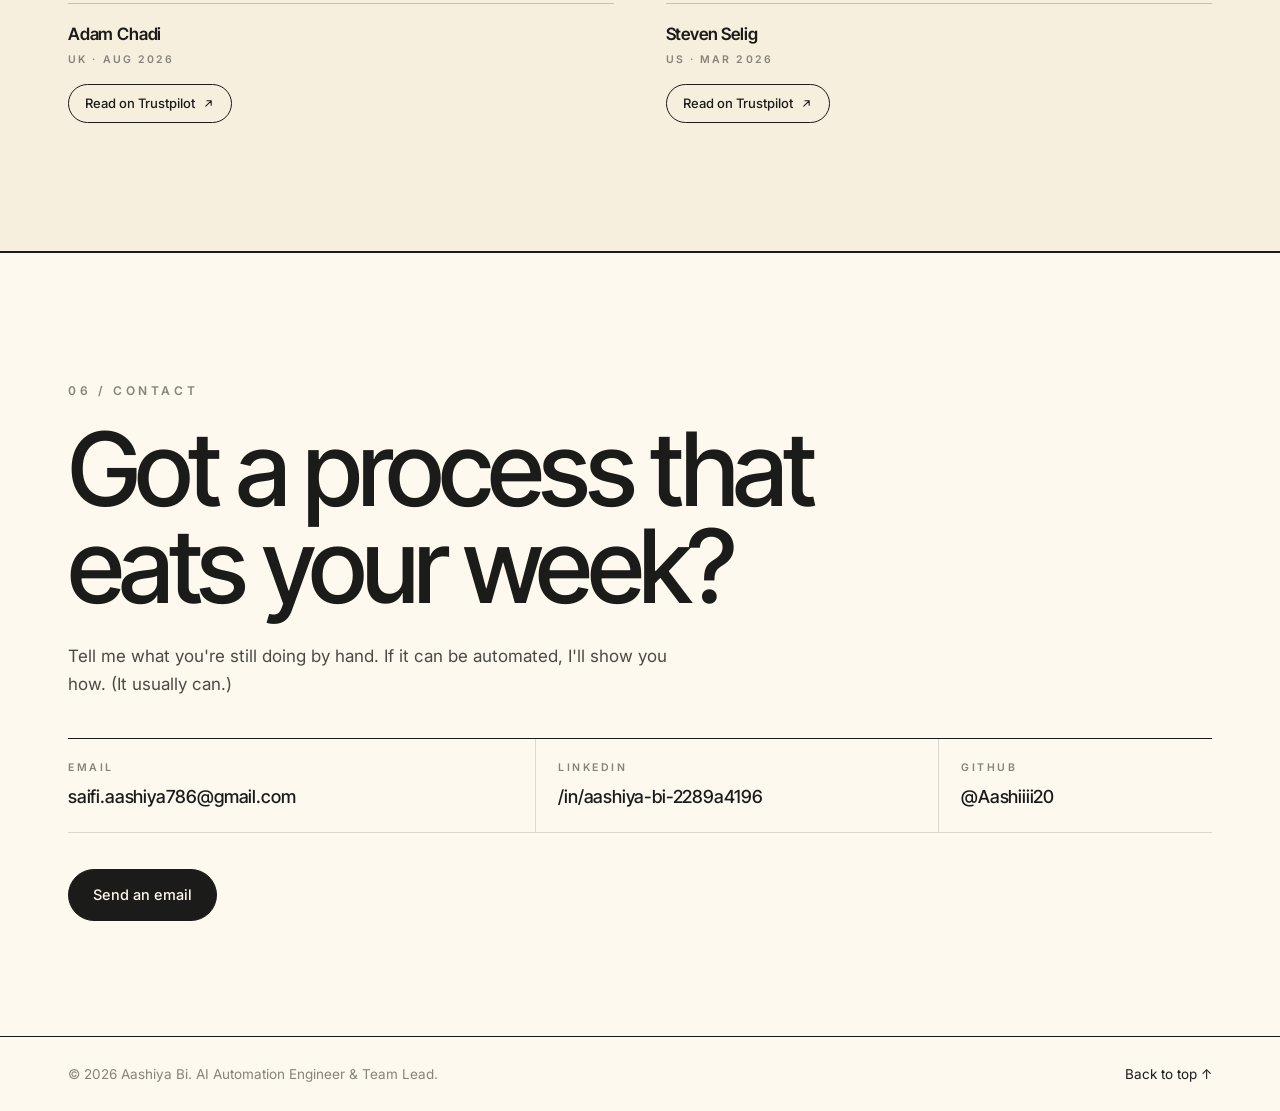
==== commit 2cfaa78a: "Redesign portfolio in cream theme - Cream background, near-black ink, Inter Tight / Inter type, outl" ====
--- a/index.html
+++ b/index.html
@@ -6,7 +6,7 @@
 <title>Aashiya Bi | AI Automation Engineer &amp; Team Lead</title>
 <meta name="description" content="Aashiya Bi, AI Automation Engineer and team lead. I build AI-powered apps with Claude Code and Lovable, agentic workflows, RAG and MCP, and end-to-end automation with Make.com, n8n, Zapier, GHL and Monday.com. IEEE-published researcher." />
 <meta name="author" content="Aashiya Bi" />
-<meta name="theme-color" content="#0b0a09" />
+<meta name="theme-color" content="#fdf9ee" />
 
 <meta property="og:type" content="website" />
 <meta property="og:title" content="Aashiya Bi | AI Automation Engineer &amp; Team Lead" />
@@ -17,7 +17,7 @@
 <link rel="icon" href="assets/img/favicon.png" type="image/png" />
 <link rel="preconnect" href="https://fonts.googleapis.com" />
 <link rel="preconnect" href="https://fonts.gstatic.com" crossorigin />
-<link href="https://fonts.googleapis.com/css2?family=Fraunces:opsz,wght@9..144,300;9..144,400;9..144,600&family=Inter:wght@300;400;500;600;700&family=JetBrains+Mono:wght@400;500&display=swap" rel="stylesheet" />
+<link href="https://fonts.googleapis.com/css2?family=Inter+Tight:wght@300;400;500;600&family=Inter:wght@400;500;600&display=swap" rel="stylesheet" />
 <link rel="stylesheet" href="assets/css/styles.css" />
 </head>
 <body>
@@ -37,7 +37,6 @@
       <a href="#about">About</a>
       <a href="#services">Services</a>
       <a href="#work">Work</a>
-      <a href="#experience">Experience</a>
       <a href="#research">Research</a>
       <a href="#reviews">Reviews</a>
       <a class="btn btn--sm btn--solid" href="#contact">Let's talk</a>
@@ -54,10 +53,8 @@
 <section class="hero" id="top">
   <div class="wrap hero__grid">
     <div class="hero__copy">
+      <a class="hero__circle" href="#about" aria-label="Scroll to About"><svg viewBox="0 0 24 24" aria-hidden="true"><path d="M12 3v17M6 14l6 6 6-6"/></svg></a>
       <p class="eyebrow reveal"><span class="dot"></span> Available for consulting &amp; collaboration</p>
-      <h1 class="hero__title reveal">
-        <span class="line">Aashiya Bi</span>
-      </h1>
       <p class="hero__role reveal">AI Automation Engineer</p>
       <p class="hero__lede reveal">
         Many businesses lose hours every week to the same small tasks, like copying data, chasing leads,
@@ -80,6 +77,9 @@
       <div class="portrait">
         <img src="assets/img/aashiya-hero.jpg" alt="Portrait of Aashiya Bi" width="900" height="1350" fetchpriority="high" />
         <div class="portrait__frame" aria-hidden="true"></div>
+        <h1 class="hero__title">
+          <span class="line">Aashiya Bi</span>
+        </h1>
       </div>
       <div class="chip chip--tl">
         <strong>IEEE</strong>
@@ -112,16 +112,14 @@
       <p class="section__eyebrow reveal">01 / About</p>
       <h2 class="section__title reveal">I turn busywork into systems that run themselves.</h2>
       <p class="reveal">
-        I'm an AI Automation Engineer at <strong>MSquare Automation Solutions</strong>, with 3+ years of
-        building AI-powered products for enterprise and SaaS clients. I lead and mentor the team of
-        automation engineers, set technical direction, and run client discovery calls myself, so I stay
-        close to the people the systems are built for.
+        I'm an AI Automation Engineer at <strong>MSquare Automation Solutions</strong>, with 3+ years of building
+        AI-powered products for enterprise and SaaS clients. I lead and mentor the team of automation engineers,
+        set technical direction, and run client discovery calls myself.
       </p>
       <p class="reveal">
-        My work sits where business process meets AI: apps vibe-coded with Claude Code and Lovable,
-        multi-step agentic workflows, RAG agents wired into real data, MCP solutions that give models genuine
-        context, and browser automation for the systems that never shipped an API. Make.com, n8n, Zapier,
-        GHL and Monday.com are the foundation underneath.
+        My work sits where business process meets AI: apps vibe-coded with Claude Code and Lovable, multi-step
+        agentic workflows, RAG agents, MCP solutions, and browser automation for systems that never shipped an API,
+        on a foundation of Make.com, n8n, Zapier, GHL and Monday.com.
       </p>
       <p class="reveal">
         Alongside the engineering, I head our Skool learning community, record tutorials and run live build
@@ -143,43 +141,43 @@
   <div class="wrap">
     <div class="section__head">
       <p class="section__eyebrow reveal">02 / What I do</p>
-      <h2 class="section__title reveal">Six ways I take work off your team's plate.</h2>
+      <h2 class="section__title reveal">Six ways I take work off your plate.</h2>
     </div>
     <div class="cards">
       <article class="card reveal">
         <div class="card__icon"><svg viewBox="0 0 24 24"><circle cx="12" cy="12" r="3"/><path d="M12 2v4m0 12v4M2 12h4m12 0h4M5 5l2.8 2.8M16.2 16.2 19 19M19 5l-2.8 2.8M7.8 16.2 5 19"/></svg></div>
         <h3>AI Agents &amp; RAG Systems</h3>
-        <p>Production agents that retrieve, summarise and decide, grounded in your own knowledge base with vector search, not guesswork.</p>
+        <p>Agents that retrieve, summarise and decide, grounded in your own knowledge base.</p>
         <p class="card__tools">Claude · OpenAI · Pinecone · MCP</p>
       </article>
       <article class="card reveal">
         <div class="card__icon"><svg viewBox="0 0 24 24"><path d="M4 7h6l2 3h8"/><path d="M4 7v10h16V10"/><circle cx="6" cy="7" r="2"/><circle cx="18" cy="17" r="2"/></svg></div>
         <h3>End-to-End Workflow Automation</h3>
-        <p>Orders, invoicing, onboarding, reporting and social media content engines: mapped, rebuilt and automated so the manual middle disappears and nothing gets dropped.</p>
+        <p>Orders, invoicing, onboarding, reporting and social media content engines, automated end to end.</p>
         <p class="card__tools">Make.com · n8n · Zapier · Apps Script</p>
       </article>
       <article class="card reveal">
         <div class="card__icon"><svg viewBox="0 0 24 24"><path d="M3 6h18M3 12h18M3 18h12"/><circle cx="19" cy="18" r="2"/></svg></div>
         <h3>CRM, Revenue Ops &amp; Dashboards</h3>
-        <p>Lead capture, routing and outreach campaigns that actually follow up, plus real-time boards that answer "where is everything?" before anyone has to ask.</p>
+        <p>Lead capture and outreach that actually follows up, plus live boards for stakeholders.</p>
         <p class="card__tools">GHL · Streak · Monday.com · Google Sheets</p>
       </article>
       <article class="card reveal">
         <div class="card__icon"><svg viewBox="0 0 24 24"><path d="m8 8-4 4 4 4M16 8l4 4-4 4M13.5 5l-3 14"/></svg></div>
         <h3>AI Apps &amp; Rapid Prototypes</h3>
-        <p>Requirements turned into working web apps fast. Vibe-coded with Claude Code, shipped on Lovable, Cloudflare or Vercel, and wired to the agents and data behind them.</p>
+        <p>Requirements turned into working web apps fast, wired to the agents and data behind them.</p>
         <p class="card__tools">Claude Code · GitHub · Lovable · Cloudflare · Vercel</p>
       </article>
       <article class="card reveal">
         <div class="card__icon"><svg viewBox="0 0 24 24"><rect x="3" y="4" width="18" height="16" rx="2"/><path d="M3 9h18M7 6.5h.01M10 6.5h.01"/></svg></div>
         <h3>Browser &amp; No-API Automation</h3>
-        <p>When a platform has no API, the work still has to happen. Data extraction, form filling and repetitive web tasks, run reliably on schedule.</p>
+        <p>Extraction, form filling and repetitive web tasks on platforms with no API.</p>
         <p class="card__tools">Axiom.ai · Custom scripts</p>
       </article>
       <article class="card reveal">
         <div class="card__icon"><svg viewBox="0 0 24 24"><path d="M12 4 3 8l9 4 9-4-9-4Z"/><path d="M7 11v4c0 1.7 2.2 3 5 3s5-1.3 5-3v-4"/></svg></div>
         <h3>Corporate AI Training</h3>
-        <p>Hands-on programmes on prompting, vibe coding, app building, choosing the right AI tool for the work, and Make.com automation, so your team can build on its own.</p>
+        <p>Hands-on programmes on prompting, vibe coding, app building and Make.com.</p>
         <p class="card__tools">Live sessions · Skool · Tutorials</p>
       </article>
     </div>
@@ -191,148 +189,70 @@
   <div class="wrap">
     <div class="section__head">
       <p class="section__eyebrow reveal">03 / Selected work</p>
-      <h2 class="section__title reveal">Systems shipped, not slide decks.</h2>
-    </div>
-
-    <div class="work">
-      <article class="project reveal">
-        <div class="project__index">01</div>
-        <div class="project__body">
-          <h3>Lead Scraping Engine</h3>
-          <p class="project__result">PythonBull, UAE · ~90% less manual lead sourcing</p>
-          <p>
-            A lead scraping web app, vibe-coded end to end with Claude Code and hosted on Lovable. Users set up
-            a campaign by choosing a source: LinkedIn, Shopify, Meta Ads, Google Search or Google Maps. A
-            multi-step agentic pipeline classifies each lead as approved, rejected or in review with rule-based
-            logic, enriches approved leads with Apollo and Claude research, and sets up follow-up and outreach.
-          </p>
-          <ul class="tags"><li>Claude Code</li><li>Lovable</li><li>Claude AI</li><li>Apollo</li><li>Agentic pipeline</li></ul>
-          <a class="btn btn--solid btn--sm project__demo" href="demos/pythonbull-jewellery-desk.html" target="_blank" rel="noopener noreferrer">
-            View live demo
-            <svg viewBox="0 0 24 24" aria-hidden="true"><path d="M7 17 17 7M9 7h8v8"/></svg>
-          </a>
-          <p class="project__demo-note">Interactive app with sample data. Jewellery lead desk built for PythonBull.</p>
-        </div>
-      </article>
-
-      <article class="project reveal">
-        <div class="project__index">02</div>
-        <div class="project__body">
-          <h3>E-Commerce Automation Suite</h3>
-          <p class="project__result">Euclove, Australia · ~80% of manual order processing eliminated</p>
-          <p>
-            A fully automated order management system connecting Shopify, Zoho, Trello and Google Sheets.
-            Inventory alerts, customer follow-up sequences, invoicing, shipping and payment reconciliation
-            all run themselves; the team only touches exceptions.
-          </p>
-          <ul class="tags"><li>Shopify</li><li>Zoho</li><li>Trello</li><li>Google Sheets</li><li>Make.com</li></ul>
-        </div>
-      </article>
-
-      <article class="project reveal">
-        <div class="project__index">03</div>
-        <div class="project__body">
-          <h3>Wedding Photography → Event Planning Ops</h3>
-          <p class="project__result">TLIC Media, USA · A studio that shoots instead of chasing admin</p>
-          <p>
-            An end-to-end operations plan, designed and executed: leads managed in Streak CRM, automated
-            communications and follow-ups, meeting scheduling, vendor coordination, and AI-assisted call
-            analysis, strategy and moodboard planning, so the client and their team could focus on shoots,
-            edits and client calls.
-          </p>
-          <ul class="tags"><li>Streak CRM</li><li>OpenAI</li><li>Claude</li><li>Make.com</li><li>Call analysis</li></ul>
-        </div>
-      </article>
-
-      <article class="project reveal">
-        <div class="project__index">04</div>
-        <div class="project__body">
-          <h3>RAG Knowledge Assistant</h3>
-          <p class="project__result">Setterlen University, USA · Instant answers from an entire community archive</p>
-          <p>
-            A Retrieval-Augmented Generation bot built on a Pinecone vector database that answers any member
-            question from a client's Skool community knowledge base, grounded in the real content, with
-            sources, instead of hallucinated guesses.
-          </p>
-          <ul class="tags"><li>n8n</li><li>Pinecone</li><li>RAG</li><li>LLM APIs</li><li>Skool</li></ul>
-        </div>
-      </article>
-
-      <article class="project reveal">
-        <div class="project__index">05</div>
-        <div class="project__body">
-          <h3>Healthcare Operations Platform</h3>
-          <p class="project__result">Assisting Hands, USA · Voice intake to paid invoice, one connected pipeline</p>
-          <p>
-            A multi-step, multi-platform agentic workflow for a healthcare provider: leads captured and qualified by a VAPI
-            voice agent, tracked in Monday.com with live dashboard visibility, patient records synced into
-            AxisCare through Axiom.ai browser automation for the actions its API doesn't support, and payments synced with QuickBooks.
-          </p>
-          <ul class="tags"><li>VAPI</li><li>Monday.com</li><li>Axiom.ai</li><li>AxisCare</li><li>QuickBooks</li></ul>
-        </div>
-      </article>
-    </div>
-  </div>
-</section>
-
-<!-- ============ EXPERIENCE ============ -->
-<section class="section section--alt" id="experience">
-  <div class="wrap">
-    <div class="section__head">
-      <p class="section__eyebrow reveal">04 / Experience</p>
-      <h2 class="section__title reveal">From trainee to team lead in two years.</h2>
-    </div>
-
-    <ol class="timeline">
-      <li class="tl reveal">
-        <div class="tl__date">Dec 2023 - Present</div>
-        <div class="tl__card">
-          <h3>AI Automation Engineer · Team Lead</h3>
-          <p class="tl__org">MSquare Automation Solutions Pvt. Ltd. · Kerala, India</p>
-          <ul>
-            <li>Lead and mentor a team of automation engineers: setting technical direction, defining sprint goals and reviewing deliverables for quality and scalability.</li>
-            <li>Run client discovery calls and stay in direct contact with clients to understand requirements, present solutions and share progress, building long-term working relationships.</li>
-            <li>Architected and deployed end-to-end automation with Make.com, n8n and Zapier for clients from small businesses to enterprise.</li>
-            <li>Built production agentic AI systems and RAG agents integrated with LLMs, orchestrating multi-step retrieval, summarisation and decision-making pipelines.</li>
-            <li>Vibe-code AI-assisted web apps and client prototypes with Claude Code and Lovable, turning requirements into working applications quickly.</li>
-            <li>Developed MCP (Model Context Protocol) solutions for context-aware AI, integrated GHL for CRM automation and outreach, and built Axiom.ai browser automation where APIs fall short.</li>
-            <li>Designed and maintain interactive Monday.com and Google Sheets dashboards for real-time stakeholder visibility.</li>
-          </ul>
-        </div>
-      </li>
-      <li class="tl reveal">
-        <div class="tl__date">Apr 2025 - Present</div>
-        <div class="tl__card">
-          <h3>Head of Skool Community</h3>
-          <p class="tl__org">MSquare Automation Solutions Pvt. Ltd.</p>
-          <ul>
-            <li>Set content strategy, manage the editorial calendar and grow member engagement for the organisation's Skool community.</li>
-            <li>Produce tutorial videos for Skool classrooms and run live build sessions that make complex automation accessible to non-technical learners.</li>
-            <li>Design visual assets and content for community programmes, educational campaigns and internal knowledge sharing.</li>
-          </ul>
-        </div>
-      </li>
-      <li class="tl reveal">
-        <div class="tl__date">2-week programme</div>
-        <div class="tl__card">
-          <h3>Corporate AI Trainer</h3>
-          <p class="tl__org">Space Event Rentals · Saudi Arabia</p>
-          <ul>
-            <li>Trained employees on prompting, vibe coding, app building, choosing the right AI tool for the nature of the work, and Make.com automation.</li>
-            <li>Delivered a two-week programme of daily two-hour sessions.</li>
-          </ul>
-        </div>
-      </li>
-      <li class="tl reveal">
-        <div class="tl__date">Sep 2023 - Nov 2023</div>
-        <div class="tl__card">
-          <h3>Automation Trainee</h3>
-          <p class="tl__org">MSquare Automation Solutions Pvt. Ltd. · Kerala, India</p>
-          <ul>
-            <li>Trained on no-code/low-code automation platforms and shipped first client-facing scenarios.</li>
-          </ul>
-        </div>
-      </li>
+      <h2 class="section__title reveal">Selected work.</h2>
+    </div>
+    <ol class="wk">
+        <li class="wk__row reveal">
+          <span class="wk__n">01</span>
+          <div class="wk__head">
+            <h3>Lead Scraping Engine</h3>
+            <p class="wk__client">PythonBull · UAE</p>
+            <p class="wk__result">~90% less manual lead sourcing</p>
+          </div>
+          <div class="wk__detail">
+            <p>A lead scraping web app vibe-coded end to end with Claude Code. A multi-step agentic pipeline classifies each lead, enriches approved ones with Apollo and Claude research, and sets up follow-up and outreach.</p>
+            <p class="wk__stack">Claude Code · Lovable · Claude AI · Apollo</p>
+            <a class="wk__demo" href="demos/pythonbull-jewellery-desk.html" target="_blank" rel="noopener noreferrer">View live demo ↗</a>
+          </div>
+        </li>
+        <li class="wk__row reveal">
+          <span class="wk__n">02</span>
+          <div class="wk__head">
+            <h3>E-Commerce Automation Suite</h3>
+            <p class="wk__client">Euclove · Australia</p>
+            <p class="wk__result">~80% of manual processing removed</p>
+          </div>
+          <div class="wk__detail">
+            <p>Order management connecting Shopify, Zoho, Trello and Google Sheets. Inventory alerts, follow-ups, invoicing, shipping and payment reconciliation run themselves.</p>
+            <p class="wk__stack">Shopify · Zoho · Trello · Google Sheets · Make.com</p>
+          </div>
+        </li>
+        <li class="wk__row reveal">
+          <span class="wk__n">03</span>
+          <div class="wk__head">
+            <h3>Wedding Photography → Event Planning Ops</h3>
+            <p class="wk__client">TLIC Media · USA</p>
+            <p class="wk__result">A studio that shoots instead of chasing admin</p>
+          </div>
+          <div class="wk__detail">
+            <p>Leads in Streak CRM, automated follow-ups, scheduling, vendor coordination and AI-assisted call analysis, strategy and moodboards.</p>
+            <p class="wk__stack">Streak CRM · OpenAI · Claude · Make.com</p>
+          </div>
+        </li>
+        <li class="wk__row reveal">
+          <span class="wk__n">04</span>
+          <div class="wk__head">
+            <h3>RAG Knowledge Assistant</h3>
+            <p class="wk__client">Setterlen University · USA</p>
+            <p class="wk__result">Instant answers from a whole archive</p>
+          </div>
+          <div class="wk__detail">
+            <p>A retrieval-augmented bot on Pinecone that answers member questions from a Skool community knowledge base, grounded in the real content.</p>
+            <p class="wk__stack">n8n · Pinecone · RAG · LLM APIs · Skool</p>
+          </div>
+        </li>
+        <li class="wk__row reveal">
+          <span class="wk__n">05</span>
+          <div class="wk__head">
+            <h3>Healthcare Operations Platform</h3>
+            <p class="wk__client">Assisting Hands · USA</p>
+            <p class="wk__result">Voice intake to paid invoice, one pipeline</p>
+          </div>
+          <div class="wk__detail">
+            <p>Leads qualified by a VAPI voice agent, tracked in Monday.com, patient records synced into AxisCare through Axiom.ai, and payments synced with QuickBooks.</p>
+            <p class="wk__stack">VAPI · Monday.com · Axiom.ai · AxisCare · QuickBooks</p>
+          </div>
+        </li>
     </ol>
   </div>
 </section>
@@ -341,7 +261,7 @@
 <section class="section" id="research">
   <div class="wrap">
     <div class="section__head">
-      <p class="section__eyebrow reveal">05 / Research &amp; credentials</p>
+      <p class="section__eyebrow reveal">04 / Research &amp; credentials</p>
       <h2 class="section__title reveal">Published in the IEEE digital library.</h2>
     </div>
 
@@ -382,14 +302,6 @@
           <li>National Workshop on Basics of Data Science</li>
           <li>Make.com</li>
         </ul>
-        <h3 class="cred__sub">Highlights</h3>
-        <ul class="cred__list">
-          <li>Promoted to lead the automation engineering team within two years of starting</li>
-          <li>Head of Skool Community: built and scaled the organisation's learning community</li>
-          <li>Trained corporate teams in Saudi Arabia on AI tools and automation</li>
-          <li>Early adopter of Claude Code, MCP, RAG and Lovable</li>
-          <li>Qualified UPES, JEEP and Olympiad examinations</li>
-        </ul>
       </div>
     </div>
   </div>
@@ -399,8 +311,8 @@
 <section class="section section--reviews" id="reviews">
   <div class="wrap">
     <div class="section__head">
-      <p class="section__eyebrow reveal">06 / Client reviews</p>
-      <h2 class="section__title reveal">What clients say after the build.</h2>
+      <p class="section__eyebrow reveal">05 / Client reviews</p>
+      <h2 class="section__title reveal">What clients say.</h2>
     </div>
 
     <div class="reviews">
@@ -449,9 +361,9 @@
 <section class="section contact" id="contact">
   <div class="wrap">
     <div class="contact__inner reveal">
-      <p class="section__eyebrow">07 / Contact</p>
-      <h2 class="contact__title">Working on something interesting in AI, automation or no-code?</h2>
-      <p class="contact__lede">I'm always open to a good conversation, whether it's a build, a broken workflow, or an idea you're not sure is automatable yet. (It usually is.)</p>
+      <p class="section__eyebrow">06 / Contact</p>
+      <h2 class="contact__title">Got a process that eats your week?</h2>
+      <p class="contact__lede">Tell me what you're still doing by hand. If it can be automated, I'll show you how. (It usually can.)</p>
       <div class="contact__links">
         <a class="clink" href="mailto:saifi.aashiya786@gmail.com">
           <span class="clink__label">Email</span>
--- a/assets/css/styles.css
+++ b/assets/css/styles.css
@@ -1,91 +1,96 @@
 /* ============================================================
    Aashiya Bi Portfolio
-   Palette: warm copper on deep charcoal
+   Palette: warm cream paper, near-black ink, black-only accents
+   Type: Inter Tight display, Inter body, wide-tracked uppercase labels
    ============================================================ */
 
 :root{
-  --bg:#0b0a09;
-  --bg-2:#100e0d;
-  --surface:rgba(255,247,238,.035);
-  --surface-2:rgba(255,247,238,.055);
-  --line:rgba(240,222,200,.10);
-  --line-strong:rgba(240,222,200,.20);
-  --text:#f3ece3;
-  --muted:#a79c90;
-  --muted-2:#7d746a;
-  --accent:#d08c50;
-  --accent-2:#e9b98a;
-  --accent-soft:rgba(208,140,80,.13);
-
-  --ff-display:"Fraunces","Iowan Old Style",Georgia,serif;
+  --bg:#fdf9ee;
+  --bg-2:#f6efdd;
+  --surface:transparent;
+  --surface-2:rgba(27,27,26,.025);
+  --line:rgba(27,27,26,.14);
+  --line-strong:#1b1b1a;
+  --text:#1b1b1a;
+  --muted:#4b4a46;
+  --muted-2:#86837b;
+  --accent:#1b1b1a;
+  --accent-2:#1b1b1a;
+  --accent-soft:rgba(27,27,26,.06);
+
+  --ff-display:"Inter Tight","Helvetica Neue",Arial,sans-serif;
   --ff-sans:"Inter",-apple-system,BlinkMacSystemFont,"Segoe UI",Helvetica,Arial,sans-serif;
-  --ff-mono:"JetBrains Mono",ui-monospace,SFMono-Regular,Menlo,monospace;
-
-  --wrap:1180px;
+  --ff-label:"Inter",-apple-system,BlinkMacSystemFont,"Segoe UI",Helvetica,Arial,sans-serif;
+
+  --wrap:1240px;
   --pad:clamp(20px,5vw,48px);
-  --r:16px;
-  --r-lg:24px;
-  color-scheme:dark;
+  --r:8px;
+  --r-lg:10px;
+  color-scheme:light;
 }
 
 *,*::before,*::after{box-sizing:border-box}
-html{scroll-behavior:smooth;scroll-padding-top:88px;-webkit-text-size-adjust:100%}
+html{scroll-behavior:smooth;scroll-padding-top:80px;-webkit-text-size-adjust:100%}
 body{
   margin:0;
   background:var(--bg);
   color:var(--text);
   font-family:var(--ff-sans);
   font-size:16.5px;
-  line-height:1.68;
-  font-weight:350;
-  letter-spacing:.002em;
+  line-height:1.65;
+  font-weight:400;
   overflow-x:hidden;
   -webkit-font-smoothing:antialiased;
 }
 img{max-width:100%;display:block}
 a{color:inherit;text-decoration:none}
-h1,h2,h3{margin:0;font-weight:400;letter-spacing:-.02em;line-height:1.12}
+h1,h2,h3{margin:0;font-family:var(--ff-display);font-weight:500;letter-spacing:-.025em;line-height:1.08;text-wrap:balance}
 p{margin:0 0 1.05em}
 ul,ol{margin:0;padding:0;list-style:none}
-strong{font-weight:600;color:#fff}
+strong{font-weight:600;color:var(--text)}
 svg{width:18px;height:18px;fill:none;stroke:currentColor;stroke-width:1.6;stroke-linecap:round;stroke-linejoin:round}
-::selection{background:var(--accent);color:#170f08}
+::selection{background:var(--text);color:var(--bg)}
 
 .wrap{width:100%;max-width:var(--wrap);margin-inline:auto;padding-inline:var(--pad)}
 
-.skip-link{position:absolute;left:-9999px;top:0;background:var(--accent);color:#160e07;padding:12px 18px;z-index:200;border-radius:0 0 10px 0}
+.skip-link{position:absolute;left:-9999px;top:0;background:var(--text);color:var(--bg);padding:12px 18px;z-index:200}
 .skip-link:focus{left:0}
-:focus-visible{outline:2px solid var(--accent-2);outline-offset:3px;border-radius:6px}
-
-/* ---------- ambient ---------- */
-.grain{
-  position:fixed;inset:0;z-index:1;pointer-events:none;opacity:.45;
-  background-image:url("data:image/svg+xml,%3Csvg xmlns='http://www.w3.org/2000/svg' width='200' height='200'%3E%3Cfilter id='n'%3E%3CfeTurbulence type='fractalNoise' baseFrequency='.85' numOctaves='3'/%3E%3C/filter%3E%3Crect width='200' height='200' filter='url(%23n)' opacity='.35'/%3E%3C/svg%3E");
-  mix-blend-mode:overlay;
-}
-.glow{position:fixed;border-radius:50%;filter:blur(120px);pointer-events:none;z-index:0}
-.glow--a{width:52vw;height:52vw;top:-18vw;right:-14vw;background:radial-gradient(circle,rgba(208,140,80,.20),transparent 68%)}
-.glow--b{width:44vw;height:44vw;bottom:6vh;left:-18vw;background:radial-gradient(circle,rgba(120,86,60,.16),transparent 70%)}
-
+:focus-visible{outline:2px solid var(--text);outline-offset:4px;border-radius:4px}
+
+/* label style used across the site: bold, uppercase, wide tracking */
+.eyebrow,.section__eyebrow,.about__facts span,.cred h3,.skillset h3,.paper__badge,.clink__label,.review__followup span,.project__result,.review__meta,.tl__date,.card__tools,.marquee__track span{
+  font-family:var(--ff-label);text-transform:uppercase;font-weight:600;
+}
+
+/* ---------- ambient (off in this theme) ---------- */
+.grain,.glow{display:none}
 main,.nav,.footer{position:relative;z-index:2}
 
 /* ---------- nav ---------- */
-.nav{position:sticky;top:0;z-index:100;transition:background .3s,border-color .3s,backdrop-filter .3s;border-bottom:1px solid transparent}
-.nav.is-stuck{background:rgba(11,10,9,.78);backdrop-filter:blur(16px) saturate(140%);border-bottom-color:var(--line)}
-.nav__inner{display:flex;align-items:center;justify-content:space-between;gap:24px;height:74px}
-.brand{display:flex;align-items:center;gap:11px;font-weight:500;letter-spacing:-.01em}
+.nav{position:sticky;top:0;z-index:100;background:var(--bg);border-bottom:1px solid var(--line);transition:background .3s}
+.nav.is-stuck{background:rgba(253,249,238,.94);backdrop-filter:blur(10px)}
+.nav__inner{display:flex;align-items:center;justify-content:space-between;gap:24px;height:68px}
+.brand{display:flex;align-items:center;gap:11px;font-family:var(--ff-display);font-weight:600;font-size:16px;letter-spacing:-.01em}
 .brand__mark{
-  display:grid;place-items:center;width:34px;height:34px;border-radius:10px;
-  background:linear-gradient(140deg,var(--accent),#8a5730);
-  color:#180f07;font-size:13px;font-weight:700;letter-spacing:.02em;
-  box-shadow:0 4px 18px rgba(208,140,80,.28);
+  display:grid;place-items:center;width:34px;height:34px;border-radius:50%;
+  border:1.5px solid var(--text);color:var(--text);font-size:12px;font-weight:600;letter-spacing:.04em;
 }
 .nav__links{display:flex;align-items:center;gap:28px}
 .nav__links a{font-size:14.5px;color:var(--muted);transition:color .2s;position:relative}
 .nav__links a:not(.btn):hover{color:var(--text)}
-.nav__links a:not(.btn)::after{content:"";position:absolute;left:0;bottom:-6px;width:0;height:1px;background:var(--accent);transition:width .25s}
+.nav__links a:not(.btn)::after{content:"";position:absolute;left:0;bottom:-6px;width:0;height:1.5px;background:var(--text);transition:width .25s}
 .nav__links a:not(.btn):hover::after{width:100%}
-.nav__links a.btn--solid,.nav__links a.btn--solid:hover{color:#170e06}
+.nav__links a.btn--solid,.nav__links a.btn--solid:hover{color:var(--bg)}
+/* header layout: name left, links centred, outlined "Let's talk" pill right */
+.nav__inner{position:relative;height:64px}
+.brand__mark{display:none}
+.brand{font-size:17px;font-weight:600;letter-spacing:-.02em}
+.nav__links{flex:1;justify-content:center;gap:34px}
+.nav__links a{font-size:15px;color:var(--muted)}
+.nav__links a:not(.btn)::after{display:none}
+.nav__links a:not(.btn):hover{color:var(--text)}
+.nav__links a.btn,.nav__links a.btn--solid{position:absolute;right:var(--pad);top:50%;transform:translateY(-50%);background:transparent;color:var(--text);border:1.5px solid var(--text);padding:8px 18px;font-size:15px;font-weight:500}
+.nav__links a.btn:hover,.nav__links a.btn--solid:hover{background:var(--text);color:var(--bg)}
 .nav__toggle{display:none;flex-direction:column;gap:5px;background:none;border:0;padding:10px;cursor:pointer}
 .nav__toggle span{width:22px;height:1.6px;background:var(--text);transition:.25s}
 .nav__toggle[aria-expanded="true"] span:nth-child(1){transform:translateY(6.6px) rotate(45deg)}
@@ -96,281 +101,237 @@
 .btn{
   display:inline-flex;align-items:center;gap:9px;
   padding:13px 24px;border-radius:999px;font-size:14.5px;font-weight:500;
-  border:1px solid transparent;cursor:pointer;transition:transform .2s,background .2s,border-color .2s,box-shadow .2s;
+  border:1.5px solid var(--text);cursor:pointer;transition:background .2s,color .2s,transform .2s;
   white-space:nowrap;
 }
 .btn svg{width:16px;height:16px}
-.btn--solid{background:var(--accent);color:#170e06;box-shadow:0 8px 26px rgba(208,140,80,.22)}
-.btn--solid:hover{background:var(--accent-2);transform:translateY(-2px);box-shadow:0 12px 32px rgba(208,140,80,.32)}
-.btn--ghost{border-color:var(--line-strong);color:var(--text);background:var(--surface)}
-.btn--ghost:hover{border-color:var(--accent);color:var(--accent-2);transform:translateY(-2px)}
+.btn--solid{background:var(--text);color:var(--bg)}
+.btn--solid:hover{background:transparent;color:var(--text)}
+.btn--ghost{background:transparent;color:var(--text)}
+.btn--ghost:hover{background:var(--text);color:var(--bg)}
 .btn--sm{padding:9px 18px;font-size:13.5px}
 
 /* ---------- hero ---------- */
-.hero{padding:clamp(40px,7vw,80px) 0 clamp(48px,6vw,72px)}
-.hero__grid{display:grid;grid-template-columns:1.08fr .92fr;gap:clamp(32px,5vw,72px);align-items:center}
-.eyebrow{
-  display:inline-flex;align-items:center;gap:9px;
-  font-family:var(--ff-mono);font-size:11.5px;letter-spacing:.16em;text-transform:uppercase;
-  color:var(--muted);border:1px solid var(--line);background:var(--surface);
-  padding:7px 14px;border-radius:999px;margin-bottom:26px;
-}
-.dot{width:6px;height:6px;border-radius:50%;background:#6ec98a;box-shadow:0 0 0 3px rgba(110,201,138,.16);animation:pulse 2.4s ease-in-out infinite}
+.hero{padding:clamp(48px,8vw,104px) 0 clamp(56px,7vw,96px)}
+.hero__grid{display:grid;grid-template-columns:1.25fr .75fr;gap:clamp(32px,5vw,72px);align-items:end}
+.eyebrow{display:inline-flex;align-items:center;gap:10px;font-size:12.5px;letter-spacing:.3em;color:var(--text);margin-bottom:28px}
+.dot{width:7px;height:7px;border-radius:50%;background:#2f8f5b;animation:pulse 2.4s ease-in-out infinite}
 @keyframes pulse{0%,100%{opacity:1}50%{opacity:.35}}
 
-.hero__title{font-family:var(--ff-display);font-size:clamp(52px,9.2vw,112px);font-weight:300;letter-spacing:-.035em;line-height:.95;margin-bottom:14px}
-.hero__title .line{display:block;background:linear-gradient(180deg,#fff 8%,#d9cfc3 62%,#9c8f81 100%);-webkit-background-clip:text;background-clip:text;color:transparent}
-.hero__role{font-size:clamp(15px,1.6vw,18px);color:var(--accent-2);font-weight:400;letter-spacing:.005em;margin-bottom:22px}
-.hero__role .sep{color:var(--muted-2);margin:0 6px}
-.hero__lede{color:var(--muted);font-size:clamp(15.5px,1.5vw,17.5px);max-width:56ch;margin-bottom:32px}
+.hero__title{font-size:clamp(60px,10.5vw,152px);font-weight:500;letter-spacing:-.04em;line-height:.92;margin-bottom:22px}
+.hero__title .line{display:block;color:var(--text)}
+.hero__role{font-family:var(--ff-display);font-size:clamp(20px,2.2vw,28px);color:var(--text);font-weight:500;letter-spacing:-.02em;margin-bottom:24px}
+.hero__role .sep{color:var(--muted-2);margin:0 8px}
+.hero__lede{color:var(--muted);font-size:clamp(16px,1.5vw,18.5px);max-width:54ch;margin-bottom:34px}
 .hero__cta{display:flex;flex-wrap:wrap;gap:12px;margin-bottom:30px}
-.hero__meta{display:flex;flex-wrap:wrap;gap:22px;font-size:13.5px;color:var(--muted-2)}
+.hero__meta{display:flex;flex-wrap:wrap;gap:24px;font-size:14px;color:var(--muted-2)}
 .hero__meta li{display:flex;align-items:center;gap:8px}
-.hero__meta svg{width:15px;height:15px;color:var(--accent)}
+.hero__meta svg{width:15px;height:15px;color:var(--text)}
 
 .hero__media{position:relative}
 .portrait{position:relative;border-radius:var(--r-lg);overflow:hidden;aspect-ratio:4/5;background:var(--bg-2)}
-.portrait img{width:100%;height:100%;object-fit:cover;object-position:50% 22%;filter:saturate(1.02) contrast(1.03)}
-.portrait::after{
-  content:"";position:absolute;inset:0;
-  background:linear-gradient(180deg,rgba(11,10,9,0) 45%,rgba(11,10,9,.55) 100%),
-             linear-gradient(100deg,rgba(208,140,80,.10),transparent 55%);
-}
-.portrait__frame{position:absolute;inset:0;border-radius:var(--r-lg);border:1px solid var(--line-strong);box-shadow:inset 0 0 60px rgba(0,0,0,.5)}
+.portrait img{width:100%;height:100%;object-fit:cover;object-position:50% 22%}
+.portrait::after{display:none}
+.portrait__frame{position:absolute;inset:0;border-radius:var(--r-lg);border:1.5px solid var(--text)}
 .chip{
   position:absolute;z-index:3;display:flex;flex-direction:column;gap:1px;
-  padding:12px 16px;border-radius:14px;
-  background:rgba(18,16,14,.72);backdrop-filter:blur(14px);
-  border:1px solid var(--line-strong);box-shadow:0 14px 40px rgba(0,0,0,.45);
-}
-.chip strong{font-size:14.5px;color:var(--accent-2);font-weight:600;letter-spacing:-.01em}
-.chip span{font-size:11.5px;color:var(--muted);letter-spacing:.02em}
-.chip--tl{top:20px;left:-22px}
+  padding:10px 16px;border-radius:999px;background:var(--bg);border:1.5px solid var(--text);
+}
+.chip strong{font-family:var(--ff-display);font-size:14.5px;font-weight:600;letter-spacing:-.01em}
+.chip span{font-size:11.5px;color:var(--muted)}
+.chip--tl{top:20px;left:-26px}
 .chip--br{bottom:24px;right:-18px}
 
+/* signature: outlined circle with arrow */
+.hero__circle{
+  position:absolute;z-index:4;left:-56px;bottom:-40px;
+  width:clamp(96px,10vw,132px);aspect-ratio:1;border-radius:50%;
+  display:grid;place-items:center;background:var(--bg);border:2.5px solid var(--text);color:var(--text);
+  transition:background .2s,color .2s;
+}
+.hero__circle svg{width:34%;height:34%;stroke-width:1.5}
+.hero__circle:hover{background:var(--text);color:var(--bg)}
+@media (prefers-reduced-motion:no-preference){.hero__circle svg{animation:bob 2.4s ease-in-out infinite}}
+@keyframes bob{50%{transform:translateY(5px)}}
+
 /* ---------- stats ---------- */
-.stats{
-  display:grid;grid-template-columns:repeat(3,1fr);gap:1px;
-  margin-top:clamp(44px,6vw,72px);
-  background:var(--line);border:1px solid var(--line);border-radius:var(--r-lg);overflow:hidden;
-}
-.stat{background:var(--bg);padding:26px 24px;transition:background .3s}
-.stat:hover{background:var(--bg-2)}
-.stat__num{display:block;font-family:var(--ff-display);font-size:clamp(30px,4vw,44px);font-weight:300;color:var(--accent-2);letter-spacing:-.03em;line-height:1}
-.stat__label{display:block;margin-top:9px;font-size:12.8px;color:var(--muted-2);line-height:1.45}
+.stats{display:grid;grid-template-columns:repeat(3,1fr);gap:0;margin-top:clamp(44px,6vw,72px);border-top:1.5px solid var(--text)}
+.stat{padding:24px 24px 24px 0}
+.stat__num{display:block;font-family:var(--ff-display);font-size:clamp(32px,4vw,48px);font-weight:500;letter-spacing:-.03em;line-height:1}
+.stat__label{display:block;margin-top:9px;font-size:13px;color:var(--muted-2)}
 
 /* ---------- marquee ---------- */
-.marquee{overflow:hidden;border-block:1px solid var(--line);padding:16px 0;background:rgba(255,247,238,.015);mask-image:linear-gradient(90deg,transparent,#000 12%,#000 88%,transparent)}
-.marquee__track{display:flex;align-items:center;gap:26px;width:max-content;animation:scroll 46s linear infinite}
-.marquee__track span{font-family:var(--ff-mono);font-size:13px;letter-spacing:.06em;color:var(--muted-2);text-transform:uppercase;white-space:nowrap}
-.marquee__track i{color:var(--accent);font-style:normal;font-size:11px}
+.marquee{overflow:hidden;border-block:1.5px solid var(--text);padding:16px 0;background:var(--bg);mask-image:linear-gradient(90deg,transparent,#000 8%,#000 92%,transparent)}
+.marquee__track{display:flex;align-items:center;gap:28px;width:max-content;animation:scroll 46s linear infinite}
+.marquee__track span{font-size:13px;letter-spacing:.24em;color:var(--text);white-space:nowrap}
+.marquee__track i{color:var(--muted-2);font-style:normal;font-size:11px}
 @keyframes scroll{to{transform:translateX(-50%)}}
 
 /* ---------- sections ---------- */
-.section{padding:clamp(72px,10vw,132px) 0;position:relative}
-.section--alt{background:linear-gradient(180deg,rgba(255,247,238,.018),rgba(255,247,238,.004));border-block:1px solid var(--line)}
-.section__head{max-width:760px;margin-bottom:clamp(40px,5vw,64px)}
-.section__eyebrow{font-family:var(--ff-mono);font-size:11.5px;letter-spacing:.18em;text-transform:uppercase;color:var(--accent);margin-bottom:16px}
-.section__title{font-family:var(--ff-display);font-size:clamp(30px,4.6vw,52px);font-weight:300;letter-spacing:-.032em;line-height:1.08}
+.section{padding:clamp(72px,10vw,132px) 0;position:relative;border-top:1.5px solid var(--text)}
+.section--alt{background:var(--bg)}
+.marquee + .section{border-top:0}
+.section__head{max-width:980px;margin-bottom:clamp(40px,5vw,64px)}
+.section__eyebrow{font-size:12px;letter-spacing:.3em;color:var(--muted-2);margin-bottom:20px}
+.section__title{font-size:clamp(40px,6.4vw,92px);font-weight:500;letter-spacing:-.04em;line-height:.98}
 
 /* ---------- about ---------- */
-.about__grid{display:grid;grid-template-columns:.85fr 1.15fr;gap:clamp(32px,5vw,72px);align-items:start}
-.about__media{position:sticky;top:110px;border-radius:var(--r-lg);overflow:hidden;border:1px solid var(--line);aspect-ratio:4/5}
-.about__media img{width:100%;height:100%;object-fit:cover;object-position:50% 20%;filter:grayscale(.15) contrast(1.04)}
-.about__copy .section__title{margin-bottom:22px}
+.about__grid{display:grid;grid-template-columns:.8fr 1.2fr;gap:clamp(32px,5vw,72px);align-items:start}
+.about__media{position:sticky;top:100px;border-radius:var(--r-lg);overflow:hidden;border:1.5px solid var(--text);aspect-ratio:4/5}
+.about__media img{width:100%;height:100%;object-fit:cover;object-position:50% 20%}
+.about__copy .section__title{font-size:clamp(34px,4.6vw,64px);margin-bottom:26px}
 .about__copy p{color:var(--muted);max-width:62ch}
-.about__facts{margin-top:34px;border-top:1px solid var(--line)}
-.about__facts li{display:grid;grid-template-columns:120px 1fr;gap:18px;padding:15px 0;border-bottom:1px solid var(--line);font-size:14.6px;color:var(--text)}
-.about__facts span{font-family:var(--ff-mono);font-size:11.5px;letter-spacing:.14em;text-transform:uppercase;color:var(--muted-2);padding-top:4px}
-
-/* ---------- cards ---------- */
-.cards{display:grid;grid-template-columns:repeat(3,1fr);gap:20px}
-.card{
-  padding:30px 28px 28px;border-radius:var(--r-lg);border:1px solid var(--line);
-  background:var(--surface);transition:transform .3s,border-color .3s,background .3s;position:relative;overflow:hidden;
-}
-.card::before{content:"";position:absolute;inset:0;background:radial-gradient(420px circle at var(--mx,50%) var(--my,0%),rgba(208,140,80,.10),transparent 60%);opacity:0;transition:opacity .35s}
-.card:hover{transform:translateY(-5px);border-color:var(--line-strong);background:var(--surface-2)}
-.card:hover::before{opacity:1}
-.card__icon{width:44px;height:44px;border-radius:12px;display:grid;place-items:center;background:var(--accent-soft);color:var(--accent-2);margin-bottom:20px;border:1px solid rgba(208,140,80,.22)}
-.card__icon svg{width:21px;height:21px}
-.card h3{font-size:18px;font-weight:500;letter-spacing:-.015em;margin-bottom:11px}
-.card p{color:var(--muted);font-size:14.8px;line-height:1.62;margin-bottom:0}
-.card__tools{margin-top:16px !important;font-family:var(--ff-mono);font-size:11.5px;letter-spacing:.05em;color:var(--muted-2) !important}
+.about__facts{margin-top:34px;border-top:1.5px solid var(--text)}
+.about__facts li{display:grid;grid-template-columns:130px 1fr;gap:18px;padding:15px 0;border-bottom:1px solid var(--line);font-size:15px}
+.about__facts span{font-size:11px;letter-spacing:.24em;color:var(--muted-2);padding-top:4px}
+
+/* ---------- cards (services) ---------- */
+.cards{display:grid;grid-template-columns:repeat(3,1fr);gap:0;border-top:1.5px solid var(--text)}
+.card{padding:30px 28px 30px 0;border-bottom:1px solid var(--line);position:relative;transition:background .3s}
+.card:not(:nth-child(3n)){border-right:1px solid var(--line)}
+.card:nth-child(3n+2),.card:nth-child(3n){padding-left:28px}
+.card::before{display:none}
+.card__icon{width:46px;height:46px;border-radius:50%;display:grid;place-items:center;border:1.5px solid var(--text);color:var(--text);margin-bottom:22px;transition:background .2s,color .2s}
+.card:hover .card__icon{background:var(--text);color:var(--bg)}
+.card__icon svg{width:20px;height:20px}
+.card h3{font-size:22px;letter-spacing:-.02em;margin-bottom:12px}
+.card p{color:var(--muted);font-size:15px;line-height:1.6;margin-bottom:0}
+.card__tools{margin-top:18px !important;font-size:11px;letter-spacing:.18em;color:var(--muted-2) !important}
 
 /* ---------- work ---------- */
-.work{display:grid;gap:18px}
-.project{
-  display:grid;grid-template-columns:96px 1fr;gap:8px;
-  padding:34px 34px 34px 28px;border-radius:var(--r-lg);
-  border:1px solid var(--line);background:var(--surface);
-  transition:transform .3s,border-color .3s,background .3s;
-}
-.project:hover{transform:translateY(-4px);border-color:rgba(208,140,80,.32);background:var(--surface-2)}
-.project__index{font-family:var(--ff-display);font-size:38px;font-weight:300;color:transparent;-webkit-text-stroke:1px rgba(208,140,80,.5);line-height:1}
-.project__body h3{font-size:clamp(20px,2.4vw,26px);font-weight:400;letter-spacing:-.022em;margin-bottom:8px}
-.project__result{font-family:var(--ff-mono);font-size:12.5px;letter-spacing:.04em;color:var(--accent-2);margin-bottom:14px}
-.project__demo{margin-top:20px}
-.project__body>p:not(.project__result){color:var(--muted);max-width:76ch;font-size:15.4px}
-.project__body>p.project__demo-note{margin-top:10px;font-size:12.5px;color:var(--muted-2)}
+.work{display:grid;gap:0;border-top:1.5px solid var(--text)}
+.project{display:grid;grid-template-columns:110px 1fr;gap:8px;padding:clamp(28px,4vw,44px) 0;border-bottom:1px solid var(--line)}
+.project__index{font-family:var(--ff-display);font-size:clamp(30px,3.2vw,44px);font-weight:500;letter-spacing:-.04em;color:var(--muted-2);line-height:1}
+.project__body h3{font-size:clamp(28px,3.4vw,46px);letter-spacing:-.035em;line-height:1.02;margin-bottom:12px}
+.project__result{font-size:11.5px;letter-spacing:.22em;color:var(--text);margin-bottom:16px}
+.project__demo{margin-top:22px}
+.project__body>p:not(.project__result){color:var(--muted);max-width:76ch;font-size:16px}
+.project__body>p.project__demo-note{margin-top:10px;font-size:13px;color:var(--muted-2)}
 .tags{display:flex;flex-wrap:wrap;gap:8px;margin-top:18px}
-.tags li{font-size:12.2px;padding:5px 12px;border-radius:999px;border:1px solid var(--line);color:var(--muted);background:rgba(255,247,238,.02)}
-.tags--lg li{font-size:13px;padding:7px 14px;transition:border-color .2s,color .2s}
-.tags--lg li:hover{border-color:var(--accent);color:var(--accent-2)}
+.tags li{font-size:12.5px;padding:5px 13px;border-radius:999px;border:1px solid var(--line);color:var(--muted)}
+.tags--lg li{font-size:13px;padding:7px 14px}
 
 /* ---------- timeline ---------- */
-.timeline{position:relative;padding-left:0}
-.timeline::before{content:"";position:absolute;left:172px;top:6px;bottom:6px;width:1px;background:linear-gradient(180deg,transparent,var(--line-strong) 8%,var(--line-strong) 92%,transparent)}
-.tl{display:grid;grid-template-columns:172px 1fr;gap:0;position:relative;padding-bottom:30px}
-.tl__date{font-family:var(--ff-mono);font-size:12px;letter-spacing:.06em;color:var(--muted-2);padding-top:22px;padding-right:26px;text-align:right}
-.tl__card{position:relative;margin-left:38px;padding:22px 26px;border-radius:var(--r);border:1px solid var(--line);background:var(--surface);transition:border-color .3s,transform .3s}
-.tl:hover .tl__card{border-color:var(--line-strong);transform:translateX(3px)}
-.tl__card::before{
-  content:"";position:absolute;left:-42px;top:28px;width:9px;height:9px;border-radius:50%;
-  background:var(--bg);border:1.6px solid var(--accent);box-shadow:0 0 0 4px rgba(11,10,9,1);
-}
-.tl:first-child .tl__card::before{background:var(--accent);box-shadow:0 0 0 4px rgba(11,10,9,1),0 0 14px rgba(208,140,80,.7)}
-.tl__card h3{font-size:18.5px;font-weight:500;letter-spacing:-.015em}
-.tl__org{font-size:13.5px;color:var(--accent-2);margin:5px 0 14px}
-.tl__card ul li{position:relative;padding-left:18px;color:var(--muted);font-size:14.6px;line-height:1.6;margin-bottom:8px}
+.timeline{position:relative;border-top:1.5px solid var(--text)}
+.tl{display:grid;grid-template-columns:200px 1fr;gap:24px;position:relative;padding:26px 0;border-bottom:1px solid var(--line)}
+.tl__date{font-size:11.5px;letter-spacing:.2em;color:var(--muted-2);padding-top:8px}
+.tl__card{position:relative}
+.tl__card h3{font-size:clamp(22px,2.4vw,30px);letter-spacing:-.03em}
+.tl__org{font-size:15px;color:var(--muted);margin:6px 0 12px}
+.tl__card ul li{position:relative;padding-left:20px;color:var(--muted);font-size:15px;line-height:1.6;margin-bottom:6px}
 .tl__card ul li:last-child{margin-bottom:0}
-.tl__card ul li::before{content:"";position:absolute;left:2px;top:10px;width:5px;height:1px;background:var(--accent)}
-
-/* ---------- skills ---------- */
+.tl__card ul li::before{content:"";position:absolute;left:0;top:11px;width:9px;height:1.5px;background:var(--text)}
+
+/* ---------- skills (kept for completeness) ---------- */
 .skills{display:grid;grid-template-columns:repeat(2,1fr);gap:18px}
-.skillset{padding:26px 28px;border-radius:var(--r-lg);border:1px solid var(--line);background:var(--surface)}
-.skillset h3{font-size:13px;font-family:var(--ff-mono);letter-spacing:.13em;text-transform:uppercase;color:var(--accent);margin-bottom:16px;font-weight:500}
+.skillset{padding:26px 0;border-top:1px solid var(--line)}
+.skillset h3{font-size:12px;letter-spacing:.24em;margin-bottom:16px}
 .skillset .tags{margin-top:0}
 
 /* ---------- research ---------- */
-.paper{
-  padding:clamp(28px,4vw,44px);border-radius:var(--r-lg);
-  border:1px solid rgba(208,140,80,.24);
-  background:linear-gradient(135deg,rgba(208,140,80,.09),rgba(255,247,238,.02));
-  margin-bottom:20px;
-}
-.paper__badge{display:inline-block;font-family:var(--ff-mono);font-size:11px;letter-spacing:.16em;text-transform:uppercase;color:#170e06;background:var(--accent);padding:5px 12px;border-radius:999px;margin-bottom:18px;font-weight:500}
-.paper h3{font-family:var(--ff-display);font-size:clamp(21px,2.8vw,30px);font-weight:300;letter-spacing:-.025em;margin-bottom:16px;max-width:34ch}
-.paper p{color:var(--muted);max-width:74ch;font-size:15.4px}
+.paper{padding:clamp(28px,4vw,44px) 0;border-top:1.5px solid var(--text);border-bottom:1px solid var(--line);margin-bottom:28px}
+.paper__badge{display:inline-block;font-size:11px;letter-spacing:.24em;color:var(--text);border:1.5px solid var(--text);padding:6px 14px;border-radius:999px;margin-bottom:22px}
+.paper h3{font-size:clamp(26px,3.4vw,44px);letter-spacing:-.035em;line-height:1.06;margin-bottom:18px;max-width:28ch}
+.paper p{color:var(--muted);max-width:74ch;font-size:16px}
 .paper .btn{margin-top:8px}
 
-.credgrid{display:grid;grid-template-columns:1.15fr .85fr;gap:18px}
-.cred{padding:30px 30px;border-radius:var(--r-lg);border:1px solid var(--line);background:var(--surface)}
-.cred h3{font-size:13px;font-family:var(--ff-mono);letter-spacing:.13em;text-transform:uppercase;color:var(--accent);margin-bottom:20px;font-weight:500}
-.cred__sub{margin-top:28px}
-.cred__item{padding-bottom:18px;margin-bottom:18px;border-bottom:1px solid var(--line)}
-.cred__item:last-child{padding-bottom:0;margin-bottom:0;border-bottom:0}
-.cred__title{font-size:17px;color:var(--text);margin-bottom:5px;font-weight:500;letter-spacing:-.012em}
-.cred__org{font-size:13.4px;color:var(--accent-2);margin-bottom:8px}
-.cred__note{font-size:14.2px;color:var(--muted);margin-bottom:0;line-height:1.6}
-.cred__list li{position:relative;padding-left:18px;color:var(--muted);font-size:14.6px;margin-bottom:10px}
-.cred__list li::before{content:"";position:absolute;left:2px;top:10px;width:5px;height:1px;background:var(--accent)}
+.credgrid{display:grid;grid-template-columns:1.15fr .85fr;gap:clamp(28px,4vw,56px)}
+.cred{padding:0}
+.cred h3{font-size:12px;letter-spacing:.24em;color:var(--muted-2);margin-bottom:12px;padding-bottom:12px;border-bottom:1.5px solid var(--text)}
+.cred__sub{margin-top:30px}
+.cred__item{padding:16px 0;border-bottom:1px solid var(--line)}
+.cred__title{font-family:var(--ff-display);font-size:20px;margin-bottom:4px;font-weight:500;letter-spacing:-.02em}
+.cred__org{font-size:14px;color:var(--muted-2);margin-bottom:8px}
+.cred__note{font-size:14.5px;color:var(--muted);margin-bottom:0;line-height:1.6}
+.cred__list li{position:relative;padding:10px 0 10px 20px;color:var(--muted);font-size:15px;border-bottom:1px solid var(--line)}
+.cred__list li::before{content:"";position:absolute;left:0;top:22px;width:9px;height:1.5px;background:var(--text)}
+
+/* ---------- reviews ---------- */
+.section--reviews{background:var(--bg-2);border-block:1.5px solid var(--text)}
+.reviews{display:grid;grid-template-columns:repeat(2,1fr);gap:clamp(28px,4vw,56px)}
+.review{margin:0;display:flex;flex-direction:column;gap:18px;padding-top:26px;border-top:1px solid rgba(27,27,26,.22)}
+.review--feature{grid-column:1 / -1;padding-top:0;border-top:0}
+.review__stars{color:var(--text);font-size:15px;letter-spacing:.2em;line-height:1}
+.review blockquote{margin:0;position:relative}
+.review blockquote p{font-family:var(--ff-display);font-weight:500;font-size:clamp(19px,1.9vw,24px);line-height:1.38;letter-spacing:-.02em;color:var(--text);margin:0 0 12px;text-wrap:pretty}
+.review blockquote p:last-child{margin-bottom:0}
+.review--feature blockquote p{font-size:clamp(24px,3vw,40px);line-height:1.16;letter-spacing:-.03em;max-width:34ch}
+.review__followup{margin:0;font-size:15px;color:var(--muted);line-height:1.6;padding-left:14px;border-left:2px solid var(--text)}
+.review__followup span{display:block;font-size:10.5px;letter-spacing:.22em;color:var(--muted-2);margin-bottom:4px}
+.review__by{margin-top:auto;padding-top:16px;border-top:1px solid rgba(27,27,26,.22);display:flex;flex-direction:column;gap:3px}
+.review__name{font-family:var(--ff-display);font-size:17px;font-weight:600;letter-spacing:-.01em}
+.review__meta{font-size:10.5px;letter-spacing:.2em;color:var(--muted-2)}
+.review__source{align-self:flex-start;margin-top:12px;display:inline-flex;align-items:center;gap:7px;padding:8px 16px;border-radius:999px;border:1.5px solid var(--text);background:transparent;color:var(--text);font-size:13px;font-weight:500;transition:background .2s,color .2s}
+.review__source svg{width:13px;height:13px;stroke-width:2}
+.review__source:hover,.review__source:focus-visible{background:var(--text);color:var(--bg)}
 
 /* ---------- contact ---------- */
 .contact{padding-bottom:clamp(80px,9vw,120px)}
-.contact__inner{
-  padding:clamp(36px,5.5vw,68px);border-radius:28px;
-  border:1px solid var(--line-strong);
-  background:linear-gradient(150deg,rgba(208,140,80,.11),rgba(255,247,238,.02) 55%);
-  position:relative;overflow:hidden;
-}
-.contact__inner::after{content:"";position:absolute;width:420px;height:420px;right:-140px;top:-160px;border-radius:50%;background:radial-gradient(circle,rgba(208,140,80,.22),transparent 66%);filter:blur(40px)}
-.contact__title{font-family:var(--ff-display);font-size:clamp(28px,4.4vw,48px);font-weight:300;letter-spacing:-.032em;max-width:19ch;margin-bottom:18px;position:relative}
-.contact__lede{color:var(--muted);max-width:58ch;font-size:16px;margin-bottom:36px;position:relative}
-.contact__links{display:grid;grid-template-columns:1.45fr 1.25fr .85fr;gap:1px;background:var(--line);border:1px solid var(--line);border-radius:var(--r);overflow:hidden;margin-bottom:34px;position:relative}
-.clink{display:flex;flex-direction:column;gap:5px;padding:20px 22px;background:rgba(11,10,9,.55);transition:background .25s}
-.clink:hover{background:rgba(208,140,80,.12)}
-.clink__label{font-family:var(--ff-mono);font-size:10.8px;letter-spacing:.16em;text-transform:uppercase;color:var(--muted-2)}
-.clink__value{font-size:14px;color:var(--text);overflow-wrap:anywhere}
-.clink:hover .clink__value{color:var(--accent-2)}
-.contact__cta{display:flex;flex-wrap:wrap;gap:12px;position:relative}
+.contact__inner{padding:0;position:relative}
+.contact__title{font-size:clamp(46px,8vw,120px);letter-spacing:-.045em;line-height:.95;max-width:14ch;margin-bottom:26px}
+.contact__lede{color:var(--muted);max-width:58ch;font-size:17px;margin-bottom:40px}
+.contact__links{display:grid;grid-template-columns:1.45fr 1.25fr .85fr;gap:0;border-top:1.5px solid var(--text);border-bottom:1px solid var(--line);margin-bottom:36px}
+.clink{display:flex;flex-direction:column;gap:6px;padding:20px 22px 20px 0;transition:padding .2s}
+.clink + .clink{padding-left:22px;border-left:1px solid var(--line)}
+.clink__label{font-size:10.5px;letter-spacing:.24em;color:var(--muted-2)}
+.clink__value{font-family:var(--ff-display);font-size:18px;font-weight:500;letter-spacing:-.01em;overflow-wrap:anywhere}
+.clink:hover .clink__value{text-decoration:underline;text-underline-offset:4px}
+.contact__cta{display:flex;flex-wrap:wrap;gap:12px}
 
 /* ---------- footer ---------- */
-.footer{border-top:1px solid var(--line);padding:28px 0}
+.footer{border-top:1.5px solid var(--text);padding:26px 0}
 .footer__inner{display:flex;align-items:center;justify-content:space-between;gap:16px;flex-wrap:wrap}
-.footer p{margin:0;font-size:13.2px;color:var(--muted-2)}
-.footer__top{font-size:13.2px;color:var(--muted);transition:color .2s}
-.footer__top:hover{color:var(--accent-2)}
+.footer p{margin:0;font-size:13.5px;color:var(--muted-2)}
+.footer__top{font-size:13.5px;color:var(--text)}
+.footer__top:hover{text-decoration:underline;text-underline-offset:4px}
 
 /* ---------- reveal ---------- */
 .reveal{opacity:0;transform:translateY(20px);transition:opacity .7s cubic-bezier(.22,.7,.3,1),transform .7s cubic-bezier(.22,.7,.3,1)}
 .reveal.is-in{opacity:1;transform:none}
 
-/* ---------- reviews ---------- */
-.section--reviews{
-  background:
-    radial-gradient(900px 480px at 12% 0%,rgba(208,140,80,.20),transparent 62%),
-    radial-gradient(700px 420px at 92% 100%,rgba(233,185,138,.10),transparent 60%),
-    linear-gradient(180deg,#1a120b,#110c08);
-  border-block:1px solid rgba(208,140,80,.38);
-}
-.section--reviews .section__eyebrow{color:var(--accent-2)}
-.section--reviews .review{background:rgba(208,140,80,.06);border-color:rgba(208,140,80,.24)}
-.section--reviews .review:hover{border-color:rgba(208,140,80,.5)}
-.section--reviews .review--feature{background:linear-gradient(135deg,rgba(208,140,80,.24),rgba(208,140,80,.06) 70%);border-color:rgba(208,140,80,.48);box-shadow:0 24px 60px -30px rgba(208,140,80,.45)}
-.section--reviews .review blockquote::before{color:rgba(208,140,80,.38)}
-.section--reviews .review__by{border-top-color:rgba(208,140,80,.22)}
-.reviews{display:grid;grid-template-columns:repeat(2,1fr);gap:18px}
-.review{margin:0;display:flex;flex-direction:column;gap:16px;padding:30px 30px 28px;border-radius:var(--r-lg);border:1px solid var(--line);background:var(--surface);transition:border-color .3s}
-.review:hover{border-color:var(--line-strong)}
-.review--feature{grid-column:1 / -1;padding:clamp(30px,4vw,44px)}
-.review__stars{color:var(--accent);font-size:15px;letter-spacing:.18em;line-height:1}
-.review blockquote{margin:0;position:relative}
-.review blockquote::before{content:"\201C";position:absolute;top:-.32em;left:-.06em;font-family:var(--ff-display);font-size:88px;line-height:1;color:var(--accent-soft);pointer-events:none}
-.review blockquote p{position:relative;font-family:var(--ff-display);font-weight:300;font-size:clamp(17px,1.7vw,19.5px);line-height:1.55;letter-spacing:-.01em;color:var(--text);margin:0 0 12px;text-wrap:pretty}
-.review blockquote p:last-child{margin-bottom:0}
-.review--feature blockquote p{font-size:clamp(18px,2.1vw,23px);max-width:62ch}
-.review__followup{margin:0;font-size:14.4px;color:var(--muted);line-height:1.6;padding-left:14px;border-left:1px solid var(--accent)}
-.review__followup span{display:block;font-family:var(--ff-mono);font-size:11px;letter-spacing:.12em;text-transform:uppercase;color:var(--muted-2);margin-bottom:4px}
-.review__by{margin-top:auto;padding-top:16px;border-top:1px solid var(--line);display:flex;flex-direction:column;gap:2px}
-.review__name{font-size:15.5px;font-weight:500;color:var(--text)}
-.review__meta{font-family:var(--ff-mono);font-size:11.5px;letter-spacing:.05em;color:var(--accent-2)}
-.review__source{align-self:flex-start;margin-top:10px;display:inline-flex;align-items:center;gap:6px;padding:6px 12px;border-radius:999px;border:1px solid var(--accent);background:var(--accent-soft);color:var(--accent-2);font-size:12.5px;font-weight:500;text-decoration:none;transition:background .2s,color .2s,transform .2s}
-.review__source svg{width:13px;height:13px;fill:none;stroke:currentColor;stroke-width:2;stroke-linecap:round;stroke-linejoin:round}
-.review__source:hover,.review__source:focus-visible{background:var(--accent);color:#170e06;transform:translateY(-1px)}
-
 /* ============ responsive ============ */
 @media (max-width:1024px){
-  .hero__grid{grid-template-columns:1fr;gap:44px}
-  .hero__media{max-width:440px}
-  .chip--tl{left:0}
+  .hero__grid{grid-template-columns:1fr;gap:56px}
+  .hero__media{max-width:420px;margin-left:56px}
+  .chip--tl{left:-20px}
   .chip--br{right:0}
   .cards{grid-template-columns:repeat(2,1fr)}
+  .card:not(:nth-child(3n)){border-right:0}
+  .card:nth-child(3n+2),.card:nth-child(3n){padding-left:0}
+  .card:nth-child(odd){border-right:1px solid var(--line);padding-right:28px}
+  .card:nth-child(even){padding-left:28px}
   .about__grid{grid-template-columns:1fr}
   .about__media{position:static;max-width:380px}
   .credgrid{grid-template-columns:1fr}
-  .contact__links{grid-template-columns:repeat(2,1fr)}
-  .clink__value{font-size:14.4px}
+  .contact__links{grid-template-columns:1fr}
+  .clink + .clink{padding-left:0;border-left:0;border-top:1px solid var(--line)}
 }
 @media (max-width:860px){
   .nav__links{
-    position:fixed;inset:74px 0 auto;flex-direction:column;align-items:flex-start;gap:4px;
-    background:rgba(11,10,9,.97);backdrop-filter:blur(18px);border-bottom:1px solid var(--line);
+    position:fixed;inset:68px 0 auto;flex-direction:column;align-items:flex-start;gap:4px;
+    background:var(--bg);border-bottom:1.5px solid var(--text);
     padding:18px var(--pad) 26px;
     transform:translateY(-14px);opacity:0;pointer-events:none;transition:.28s;
   }
   .nav__links.is-open{transform:none;opacity:1;pointer-events:auto}
   .nav__links a{width:100%;padding:11px 0;font-size:16px;border-bottom:1px solid var(--line)}
-  .nav__links a.btn{margin-top:14px;justify-content:center;border-bottom:0}
+  .nav__links a.btn,.nav__links a.btn--solid{position:static;transform:none;margin-top:14px;justify-content:center;width:100%;padding:11px 18px}
+  .nav__links{justify-content:flex-start}
   .nav__toggle{display:flex}
-  .nav{background:rgba(11,10,9,.8);backdrop-filter:blur(14px)}
   .skills{grid-template-columns:1fr}
-  .timeline::before{left:5px}
-  .tl{grid-template-columns:1fr}
-  .tl__date{text-align:left;padding:0 0 10px 38px}
-  .tl__card{margin-left:38px}
-  .tl__card::before{left:-38px;top:24px}
+  .tl{grid-template-columns:1fr;gap:8px}
+  .tl__date{padding-top:0}
 }
 @media (max-width:620px){
+  body{font-size:16px}
+  .hero__media{margin-left:0}
+  .hero__circle{left:auto;right:-8px;bottom:-34px}
+  .chip--tl{left:-8px}
   .reviews{grid-template-columns:1fr}
-  .review{padding:26px 22px}
   .stats{grid-template-columns:1fr}
-  body{font-size:16px}
   .cards{grid-template-columns:1fr}
-  .contact__links{grid-template-columns:1fr}
-  .project{grid-template-columns:1fr;padding:26px 22px;gap:14px}
-  .project__index{font-size:30px}
-  .stat{padding:20px 18px}
+  .card,.card:nth-child(odd),.card:nth-child(even){padding:26px 0;border-right:0}
+  .project{grid-template-columns:1fr;gap:12px}
   .hero__cta .btn{flex:1 1 auto;justify-content:center}
   .about__facts li{grid-template-columns:1fr;gap:4px}
 }
@@ -381,9 +342,123 @@
 }
 
 @media print{
-  .nav,.marquee,.glow,.grain,.hero__cta,.contact__cta,.footer__top{display:none !important}
+  .nav,.marquee,.hero__cta,.contact__cta,.footer__top,.hero__circle{display:none !important}
   body{background:#fff;color:#111}
   .section{padding:24px 0}
-  .card,.project,.tl__card,.cred,.paper,.contact__inner{border-color:#ccc;background:#fff}
-  .hero__title .line{color:#111;-webkit-text-fill-color:#111}
-}
+}
+
+/* ---------- full-screen hero photo, directly under the header ---------- */
+.hero{padding-top:0}
+.hero__grid{grid-template-columns:1fr !important;gap:clamp(48px,6vw,80px) !important;align-items:start}
+.hero__media{order:-1;width:100vw;max-width:none !important;margin:0 0 0 calc(50% - 50vw) !important}
+.portrait{aspect-ratio:auto;height:calc(100svh - 64px);min-height:440px;border-radius:0;background:var(--bg-2)}
+.portrait img{object-position:50% 42%}
+.portrait__frame{display:none}
+.chip--tl{top:28px;left:var(--pad)}
+.chip--br{bottom:28px;right:var(--pad)}
+.hero__circle{left:var(--pad);right:auto;bottom:-56px}
+@media (max-width:620px){
+  .portrait{height:calc(100svh - 64px);min-height:380px}
+  .chip--tl{left:16px}.chip--br{right:16px}
+  .hero__circle{left:16px;right:auto;bottom:-44px}
+}
+
+/* ---------- hero copy laid out like the reference: label, giant headline, big circle on the right ---------- */
+.hero__copy{position:relative;padding-top:clamp(24px,4vw,56px)}
+.hero__copy .eyebrow{font-size:clamp(12px,1.1vw,15px);letter-spacing:.3em;margin-bottom:clamp(20px,2.6vw,36px)}
+.hero__title{font-size:clamp(64px,13.5vw,200px);font-weight:400;letter-spacing:-.035em;line-height:.9;margin-bottom:clamp(20px,2.4vw,32px)}
+.hero__circle{position:absolute;left:auto;right:0;bottom:auto;top:calc(clamp(24px,4vw,56px) + clamp(56px,6vw,96px));
+  width:clamp(120px,15vw,210px);border-width:3px;background:transparent}
+.hero__circle svg{width:30%;height:30%;stroke-width:1.4}
+.hero__copy > :not(.hero__circle){max-width:calc(100% - clamp(140px,17vw,240px))}
+.hero__copy .hero__lede{max-width:min(60ch,calc(100% - clamp(140px,17vw,240px)))}
+@media (max-width:760px){
+  .hero__circle{position:static;display:grid;margin:8px 0 0;width:96px;order:9}
+  .hero__copy{display:flex;flex-direction:column}
+  .hero__copy > :not(.hero__circle){max-width:none}
+  .hero__copy .hero__lede{max-width:none}
+}
+
+/* ---------- name set over the hero photo, centred ---------- */
+.portrait::after{display:block;content:"";position:absolute;inset:0;z-index:1;background:linear-gradient(180deg,rgba(20,16,12,0) 40%,rgba(20,16,12,.55) 100%)}
+.portrait .hero__title{position:absolute;left:0;right:0;bottom:clamp(48px,10vh,110px);z-index:2;margin:0;padding-inline:var(--pad);text-align:center;
+  font-size:clamp(52px,14vw,220px);font-weight:500;letter-spacing:-.04em;line-height:.9}
+.portrait .hero__title .line{color:#fdf9ee;text-shadow:0 2px 40px rgba(0,0,0,.35)}
+.chip--br{top:28px;bottom:auto;right:var(--pad)}
+.hero__circle{top:clamp(24px,4vw,56px)}
+@media (max-width:620px){.chip--br{right:16px}.portrait .hero__title{bottom:56px;padding-inline:16px}}
+
+/* name over photo: all caps, tracked out, lifted a little */
+.portrait .hero__title{bottom:clamp(96px,17vh,190px);font-size:clamp(44px,11vw,176px);font-weight:500;letter-spacing:.01em;line-height:.92;text-transform:uppercase}
+.portrait .hero__title .line{color:#fdf9ee;text-shadow:0 2px 24px rgba(20,16,12,.35),0 1px 2px rgba(20,16,12,.25)}
+.portrait::after{background:linear-gradient(180deg,rgba(20,16,12,0) 35%,rgba(20,16,12,.18) 55%,rgba(20,16,12,.55) 100%)}
+@media (max-width:620px){.portrait .hero__title{bottom:96px;letter-spacing:0}}
+
+/* larger role line under the photo */
+.hero__role{font-size:clamp(30px,4.4vw,64px);font-weight:500;letter-spacing:-.03em;line-height:1.02;margin-bottom:clamp(22px,2.6vw,34px)}
+
+/* name over photo: lighter colour */
+.portrait .hero__title .line{color:rgba(255,255,255,.94);text-shadow:0 1px 18px rgba(20,16,12,.22)}
+
+/* lift the name above the pendant on wider screens */
+@media (min-width:621px){.portrait .hero__title{bottom:31%}}
+
+/* header brand: initials in a circle instead of the name */
+.brand__mark{display:grid;width:42px;height:42px;border-radius:50%;border:1.5px solid var(--text);font-family:var(--ff-display);font-size:14px;font-weight:600;letter-spacing:.02em;transition:background .2s,color .2s}
+.brand:hover .brand__mark{background:var(--text);color:var(--bg)}
+.brand__text{position:absolute;width:1px;height:1px;overflow:hidden;clip:rect(0 0 0 0);white-space:nowrap}
+
+/* name over photo: lighter, softer white in a lighter weight */
+.portrait .hero__title{font-weight:300}
+.portrait .hero__title .line{color:rgba(255,255,255,.8);text-shadow:0 1px 14px rgba(20,16,12,.18)}
+
+/* about photo: arch shape with an offset outline, echoing the circle motif */
+.about__media{border:0;border-radius:999px 999px 14px 14px;aspect-ratio:3/4;outline:1.5px solid var(--text);outline-offset:12px;margin:14px;overflow:hidden}
+.about__media img{object-position:50% 18%}
+@media (max-width:1024px){.about__media{max-width:340px}}
+
+/* about photo: clean, professional portrait frame */
+.about__media{border-radius:6px;aspect-ratio:4/5;outline:none;margin:0;border:1px solid var(--line);box-shadow:0 1px 2px rgba(27,27,26,.06),0 18px 40px -24px rgba(27,27,26,.35)}
+.about__media img{object-position:50% 20%;filter:none}
+
+/* ---------- services: numbered two-column list (matches reference) ---------- */
+.cards{grid-template-columns:repeat(2,minmax(0,1fr));column-gap:clamp(40px,7vw,104px);border-top:0;counter-reset:svc}
+.card,.card:nth-child(odd),.card:nth-child(even),.card:nth-child(3n+2),.card:nth-child(3n){
+  counter-increment:svc;display:grid;grid-template-columns:clamp(48px,6vw,84px) minmax(0,1fr);column-gap:12px;align-content:start;
+  padding:clamp(32px,3.6vw,48px) 0 clamp(36px,4vw,56px);border:0;border-top:1px solid var(--line);background:none}
+.card::before{display:block;content:counter(svc,decimal-leading-zero);position:static;inset:auto;opacity:1;background:none;
+  grid-column:1;grid-row:1 / span 3;font:400 clamp(16px,1.4vw,19px)/1 var(--ff-display);color:var(--muted-2);padding-top:.55em}
+.card:hover{transform:none}
+.card__icon{display:none}
+.card h3{grid-column:2;font-size:clamp(26px,2.7vw,38px);font-weight:500;letter-spacing:-.035em;line-height:1.08;margin-bottom:14px}
+.card p{grid-column:2;font-size:clamp(16px,1.35vw,18.5px);line-height:1.6;color:var(--muted)}
+.card__tools{margin-top:16px !important;font-size:clamp(13.5px,1.1vw,15px);letter-spacing:.01em;text-transform:none;font-weight:400;color:var(--muted-2) !important}
+@media (max-width:760px){
+  .cards{grid-template-columns:1fr}
+  .card,.card:nth-child(odd),.card:nth-child(even),.card:nth-child(3n+2),.card:nth-child(3n){grid-template-columns:40px minmax(0,1fr);padding:28px 0 32px}
+}
+
+/* services: sizes tuned so titles sit on one line, as in the reference */
+.card h3{font-size:clamp(22px,2.2vw,31px);letter-spacing:-.035em;white-space:normal}
+.card p{font-size:clamp(15.5px,1.3vw,17.5px);line-height:1.6}
+
+/* ---------- selected work: three-column rows (number · title/client/result · detail) ---------- */
+.wk__top{display:flex;justify-content:space-between;align-items:flex-end;gap:24px;flex-wrap:wrap;margin-bottom:clamp(36px,5vw,64px)}
+.wk__top .section__title{font-size:clamp(44px,7.4vw,108px);letter-spacing:-.03em;max-width:12ch}
+.wk__top .section__eyebrow{margin:0}
+.wk__row{display:grid;grid-template-columns:90px minmax(0,1.1fr) minmax(0,1fr);gap:clamp(16px,3vw,40px);padding-block:clamp(28px,4vw,44px);border-top:1px solid var(--line)}
+.wk__row:last-child{border-bottom:1px solid var(--line)}
+.wk__n{font:500 clamp(28px,3vw,40px)/1 var(--ff-display);letter-spacing:-.04em;color:var(--muted-2)}
+.wk__head h3{font-size:clamp(28px,3.4vw,46px);font-weight:500;letter-spacing:-.04em;line-height:1.02}
+.wk__client{margin:12px 0 0;font:600 11.5px var(--ff-label);letter-spacing:.24em;text-transform:uppercase;color:var(--muted-2)}
+.wk__result{margin:16px 0 0;font:500 17px var(--ff-display);letter-spacing:-.01em;color:var(--text)}
+.wk__detail p{margin:0;color:var(--muted);font-size:15.5px}
+.wk__detail .wk__stack{margin-top:14px;font-size:13.5px;color:var(--muted-2)}
+.wk__demo{display:inline-flex;align-items:center;gap:10px;margin-top:18px;font:500 14.5px var(--ff-sans);border:1.5px solid var(--text);border-radius:99px;padding:10px 18px;transition:background .2s,color .2s}
+.wk__demo:hover{background:var(--text);color:var(--bg)}
+@media (max-width:900px){.wk__row{grid-template-columns:1fr;gap:12px}}
+
+/* reviews: calmer, easier-to-read quote type */
+.review blockquote p{font-family:var(--ff-sans);font-weight:400;font-size:clamp(16.5px,1.3vw,18px);line-height:1.65;letter-spacing:0;color:var(--text)}
+.review--feature blockquote p{font-family:var(--ff-display);font-weight:400;font-size:clamp(19px,1.75vw,23px);line-height:1.55;letter-spacing:-.01em;max-width:60ch}
+.review--feature blockquote p{font-family:var(--ff-sans);font-size:clamp(18px,1.55vw,21px);line-height:1.6;letter-spacing:0}
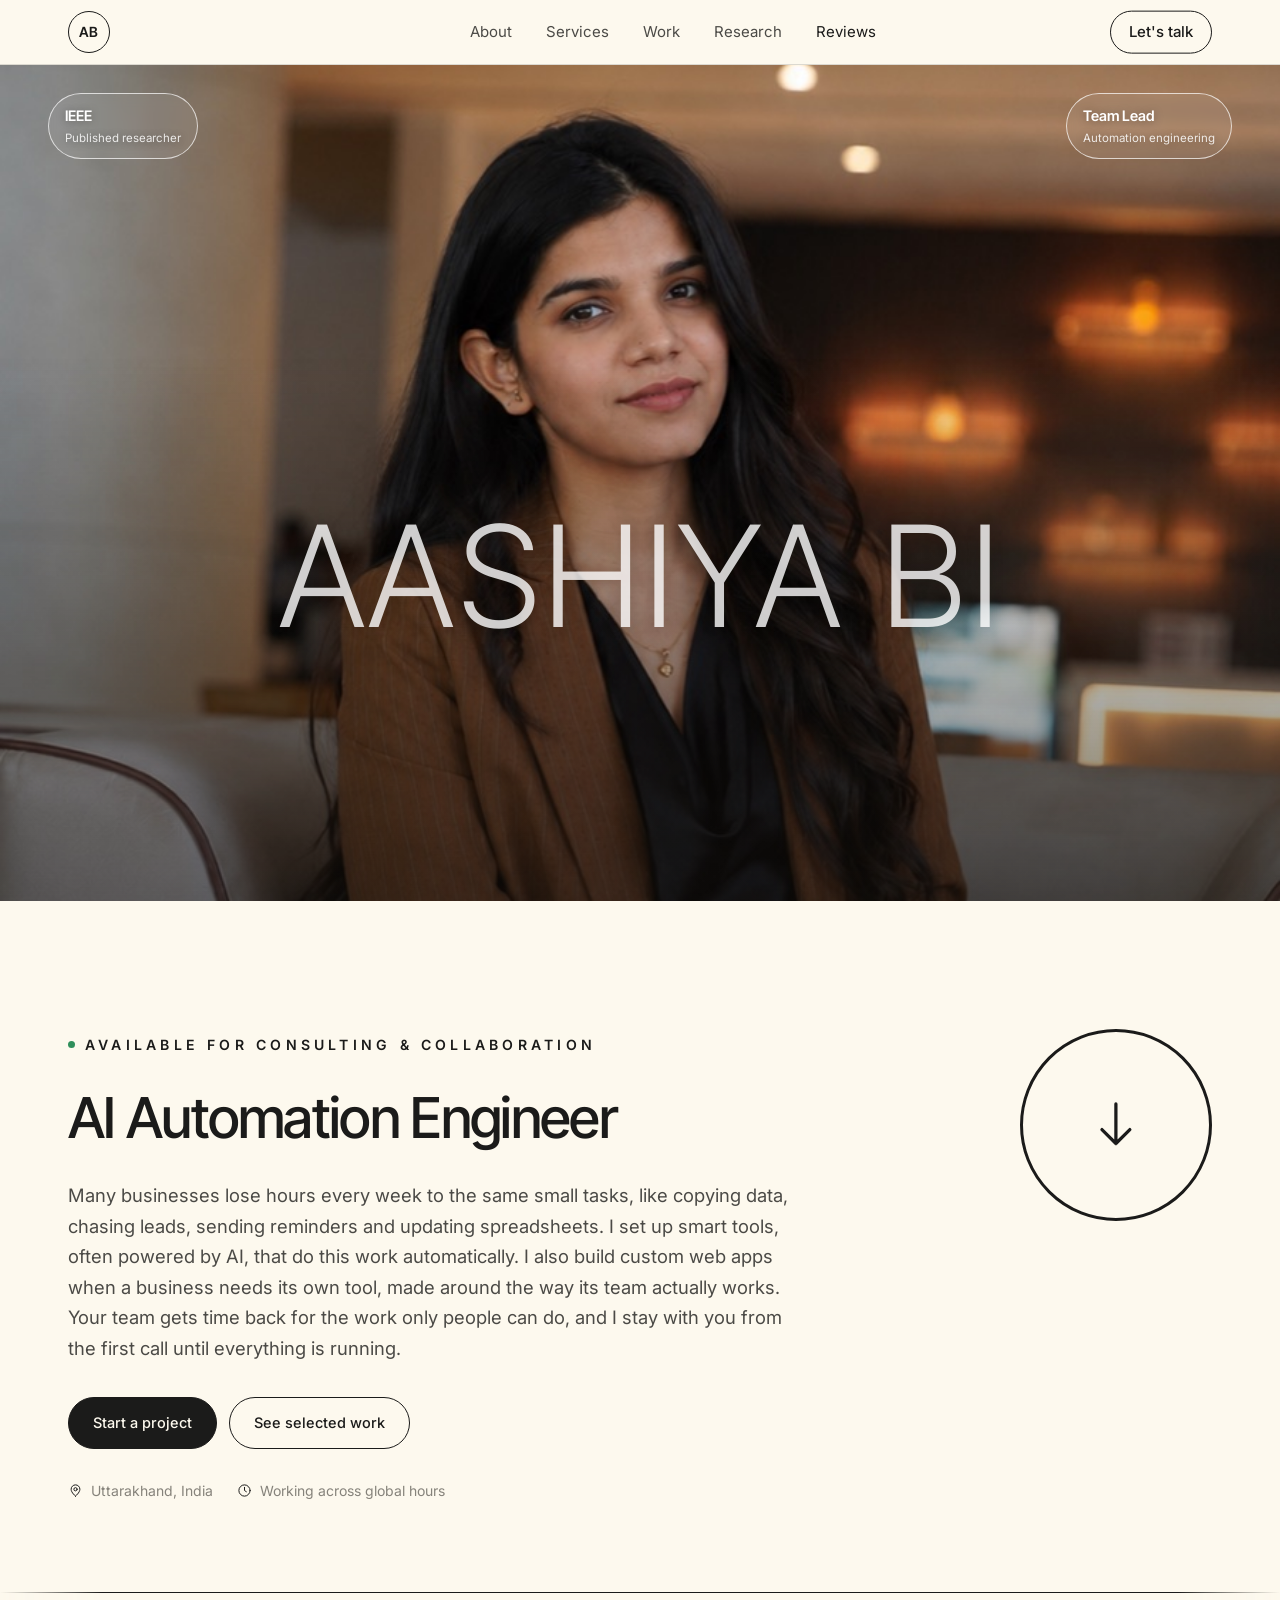
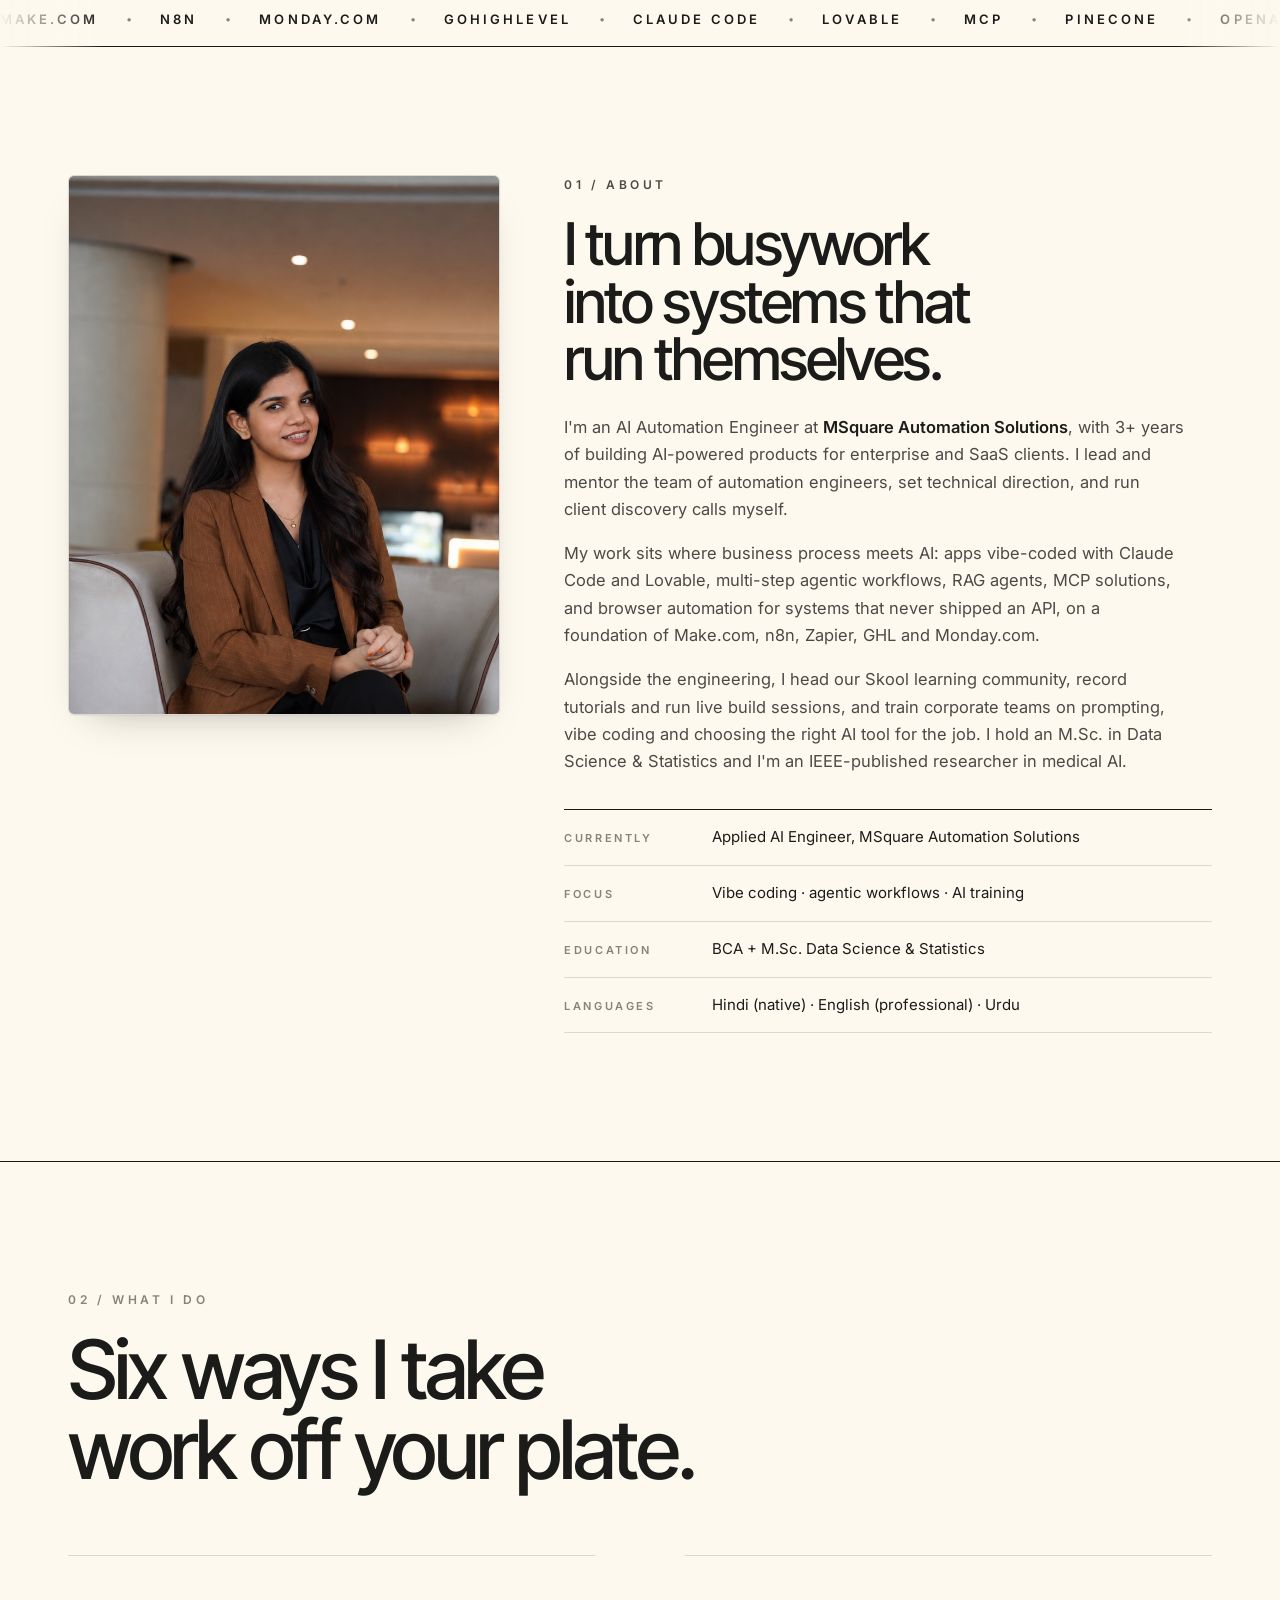
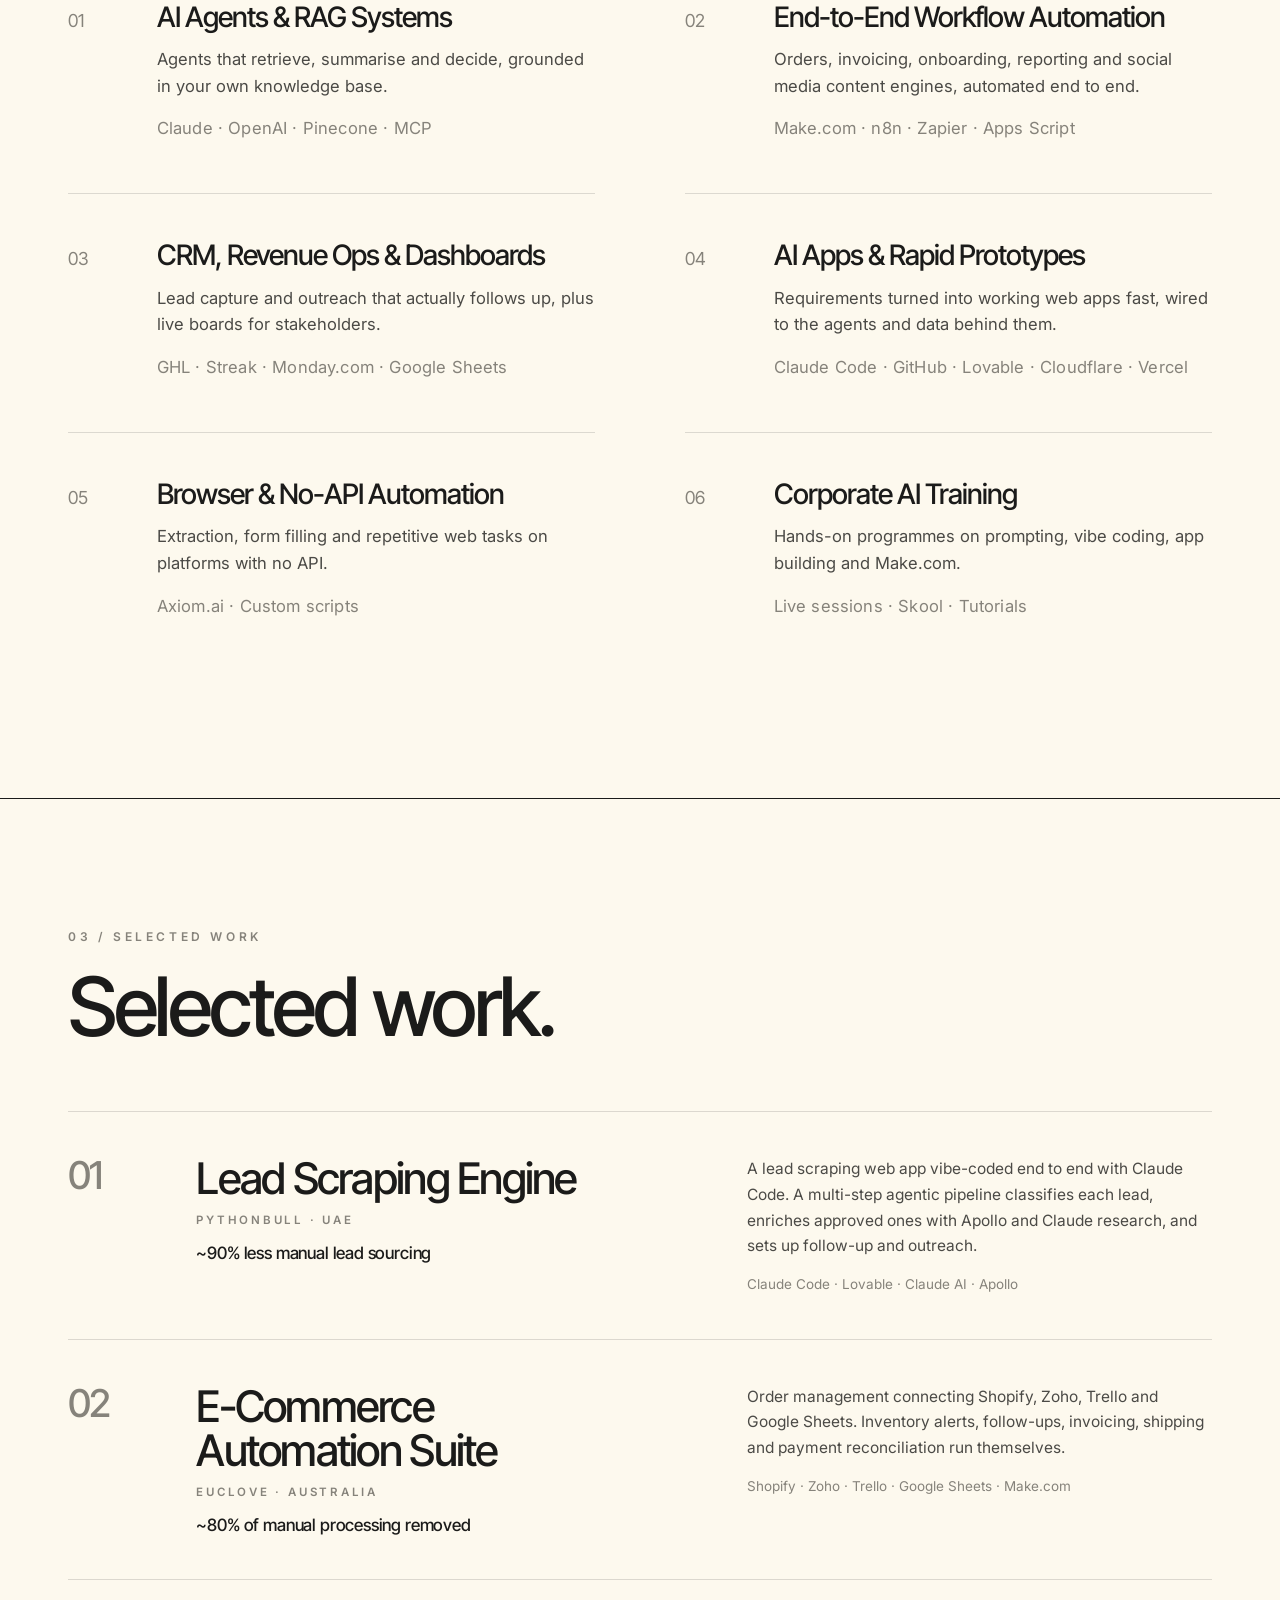
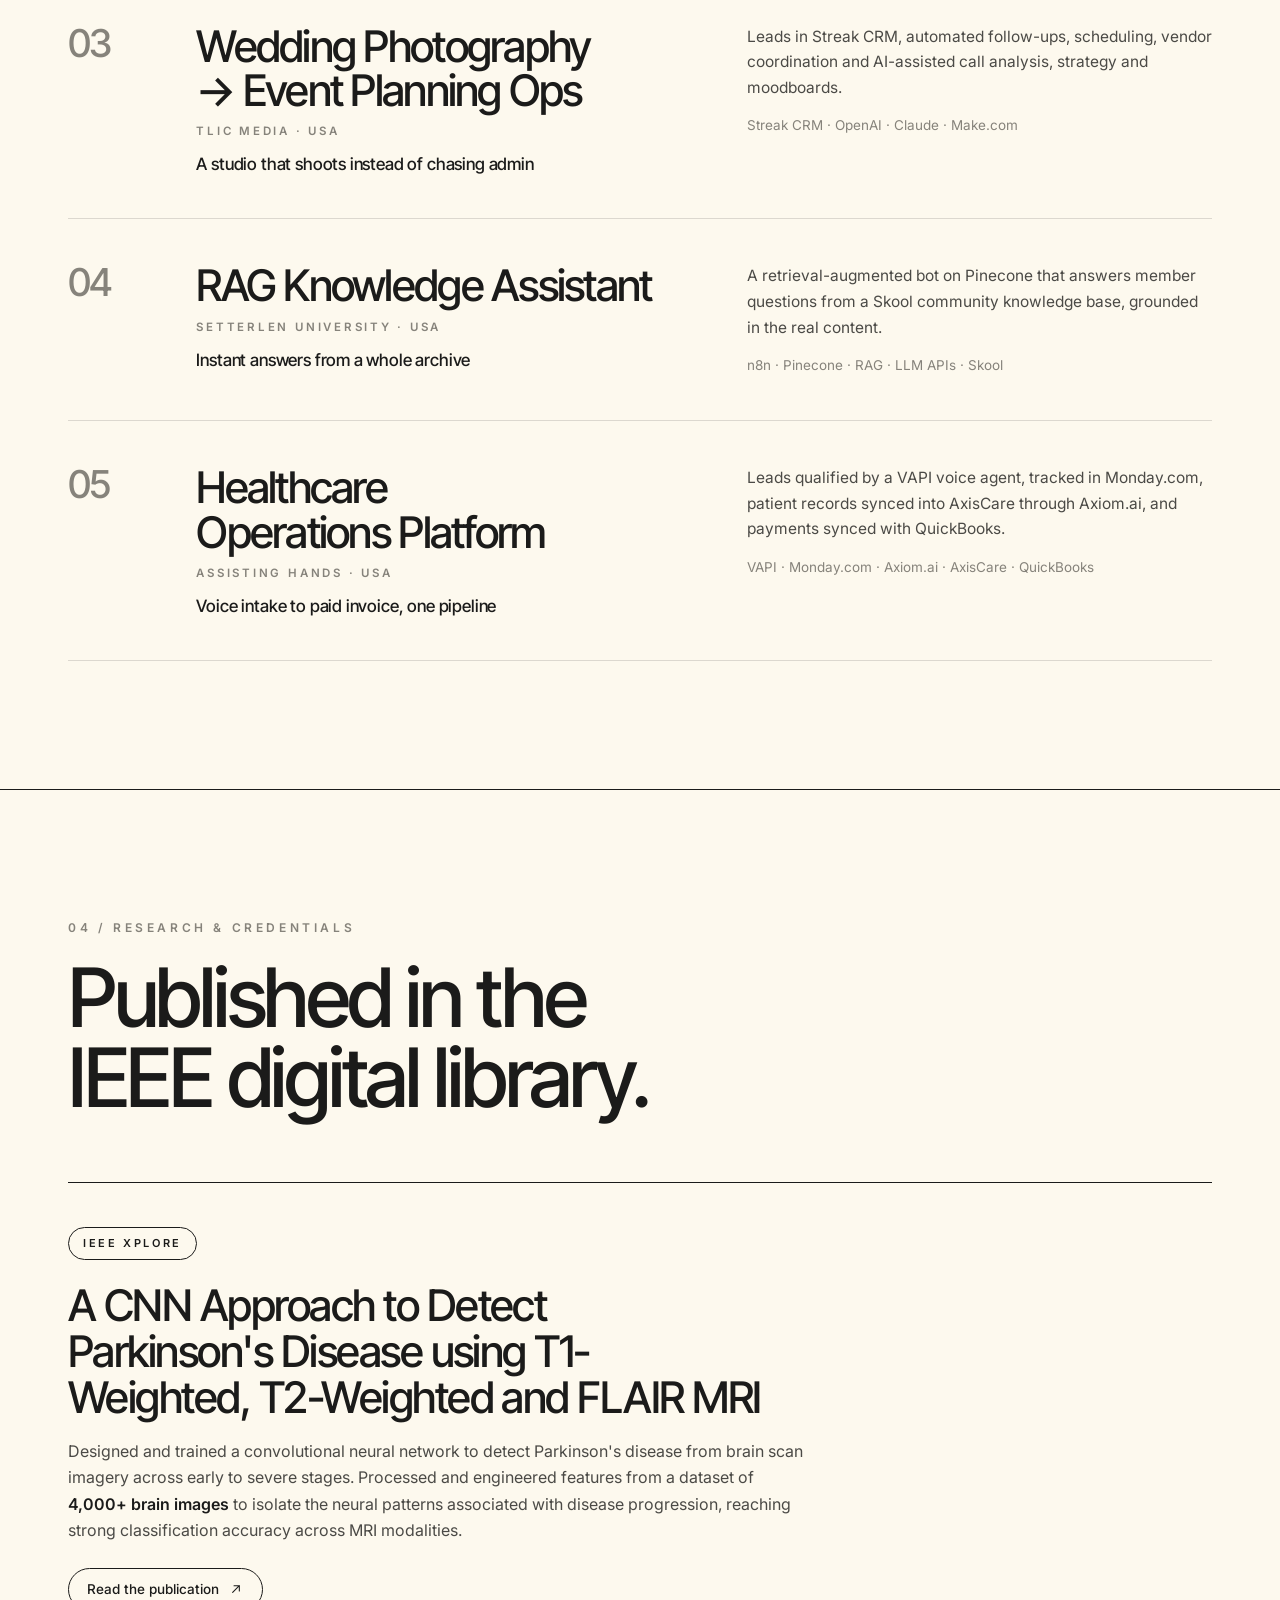
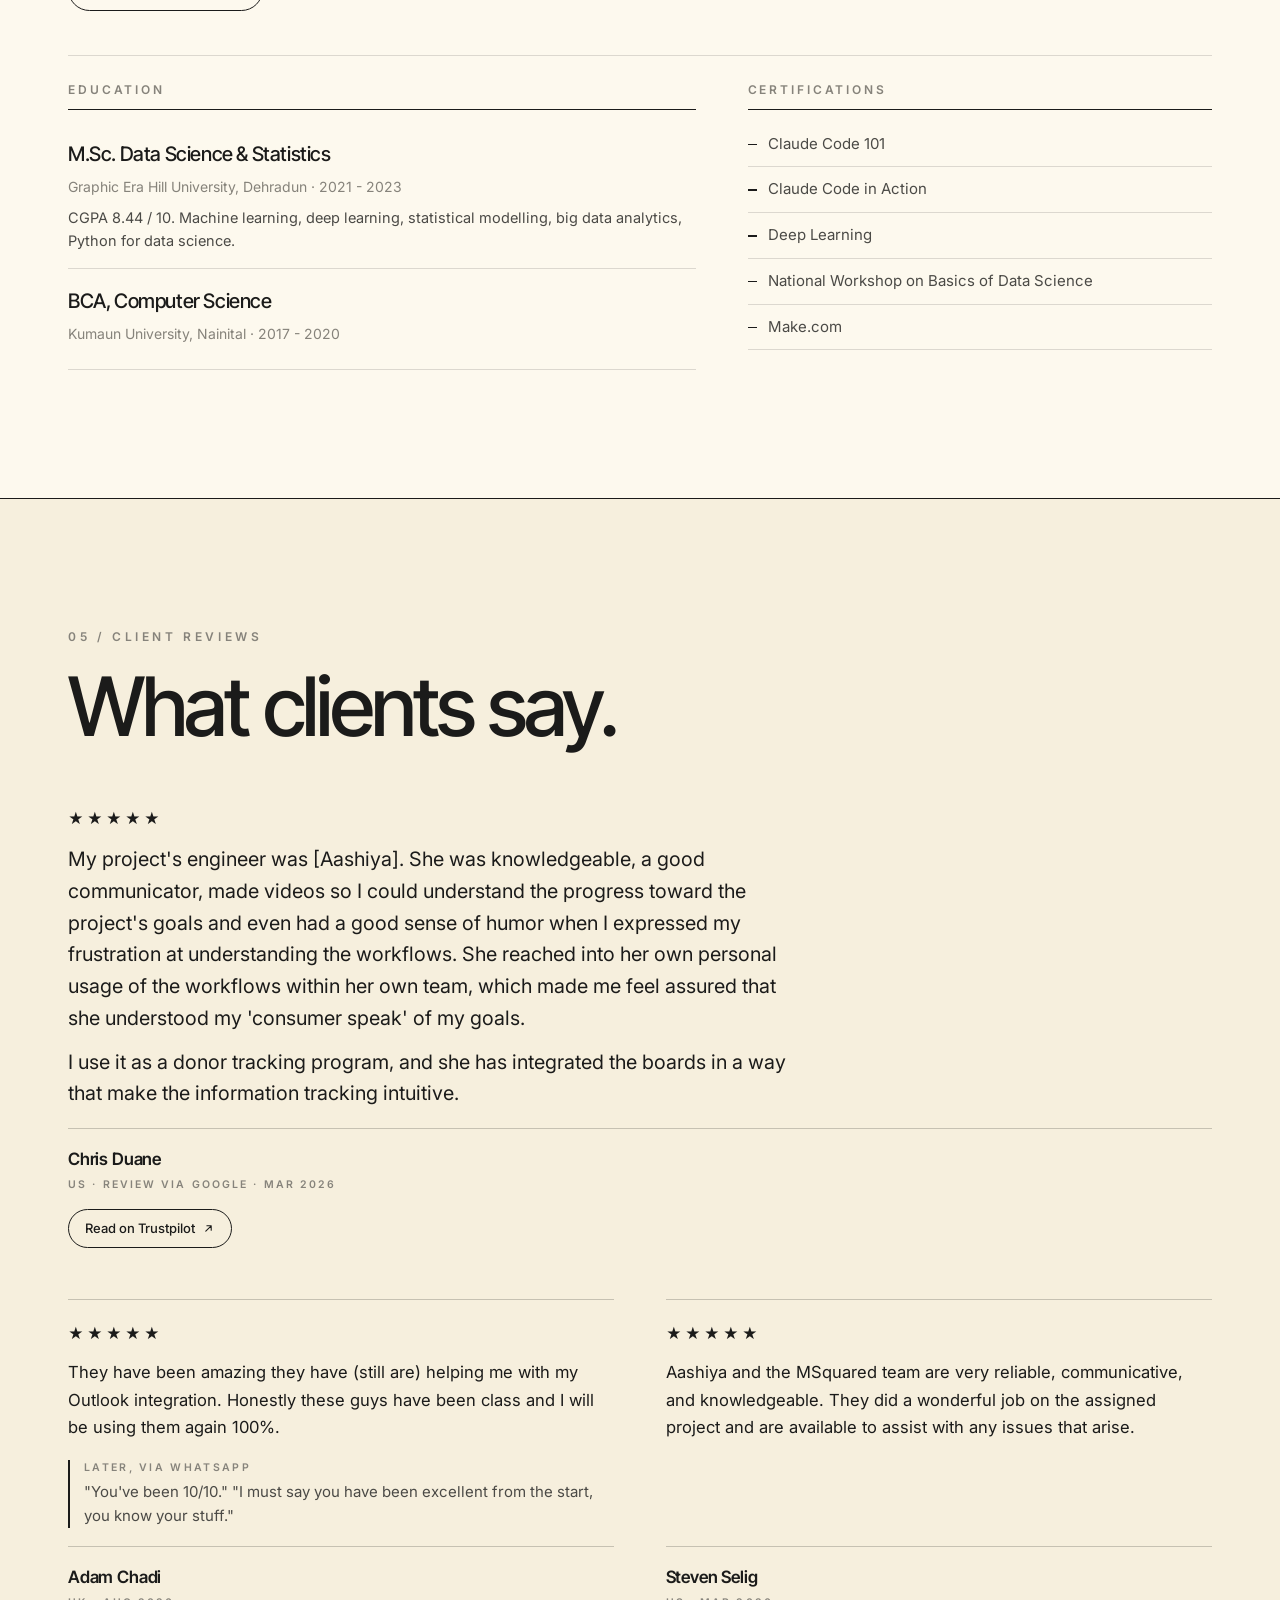
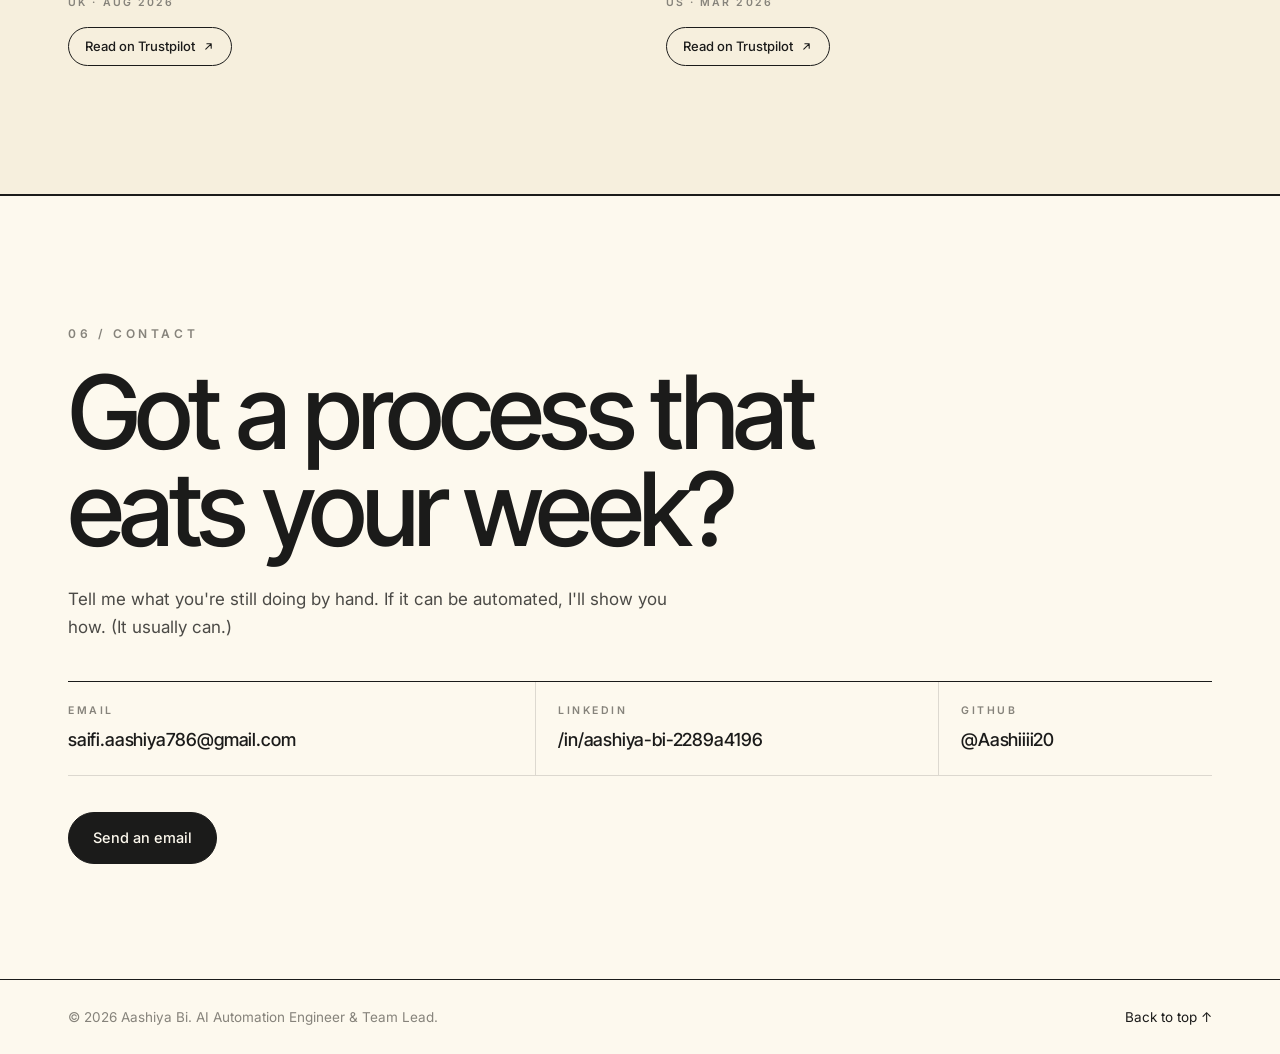
==== commit 99ea07b9: "Remove live demo link from Lead Scraping Engine Co-Authored-By: Claude Opus 5.5 <noreply@anthropic.c" ====
--- a/index.html
+++ b/index.html
@@ -202,7 +202,6 @@
           <div class="wk__detail">
             <p>A lead scraping web app vibe-coded end to end with Claude Code. A multi-step agentic pipeline classifies each lead, enriches approved ones with Apollo and Claude research, and sets up follow-up and outreach.</p>
             <p class="wk__stack">Claude Code · Lovable · Claude AI · Apollo</p>
-            <a class="wk__demo" href="demos/pythonbull-jewellery-desk.html" target="_blank" rel="noopener noreferrer">View live demo ↗</a>
           </div>
         </li>
         <li class="wk__row reveal">
--- a/assets/css/styles.css
+++ b/assets/css/styles.css
@@ -462,3 +462,9 @@
 .review blockquote p{font-family:var(--ff-sans);font-weight:400;font-size:clamp(16.5px,1.3vw,18px);line-height:1.65;letter-spacing:0;color:var(--text)}
 .review--feature blockquote p{font-family:var(--ff-display);font-weight:400;font-size:clamp(19px,1.75vw,23px);line-height:1.55;letter-spacing:-.01em;max-width:60ch}
 .review--feature blockquote p{font-family:var(--ff-sans);font-size:clamp(18px,1.55vw,21px);line-height:1.6;letter-spacing:0}
+
+/* hero badges: transparent glass over the photo */
+.chip{background:rgba(255,255,255,.08);border:1.5px solid rgba(255,255,255,.7);backdrop-filter:blur(6px);-webkit-backdrop-filter:blur(6px)}
+.chip strong{color:#fff}
+.chip span{color:rgba(255,255,255,.85)}
+.chip strong,.chip span{text-shadow:0 1px 8px rgba(20,16,12,.35)}
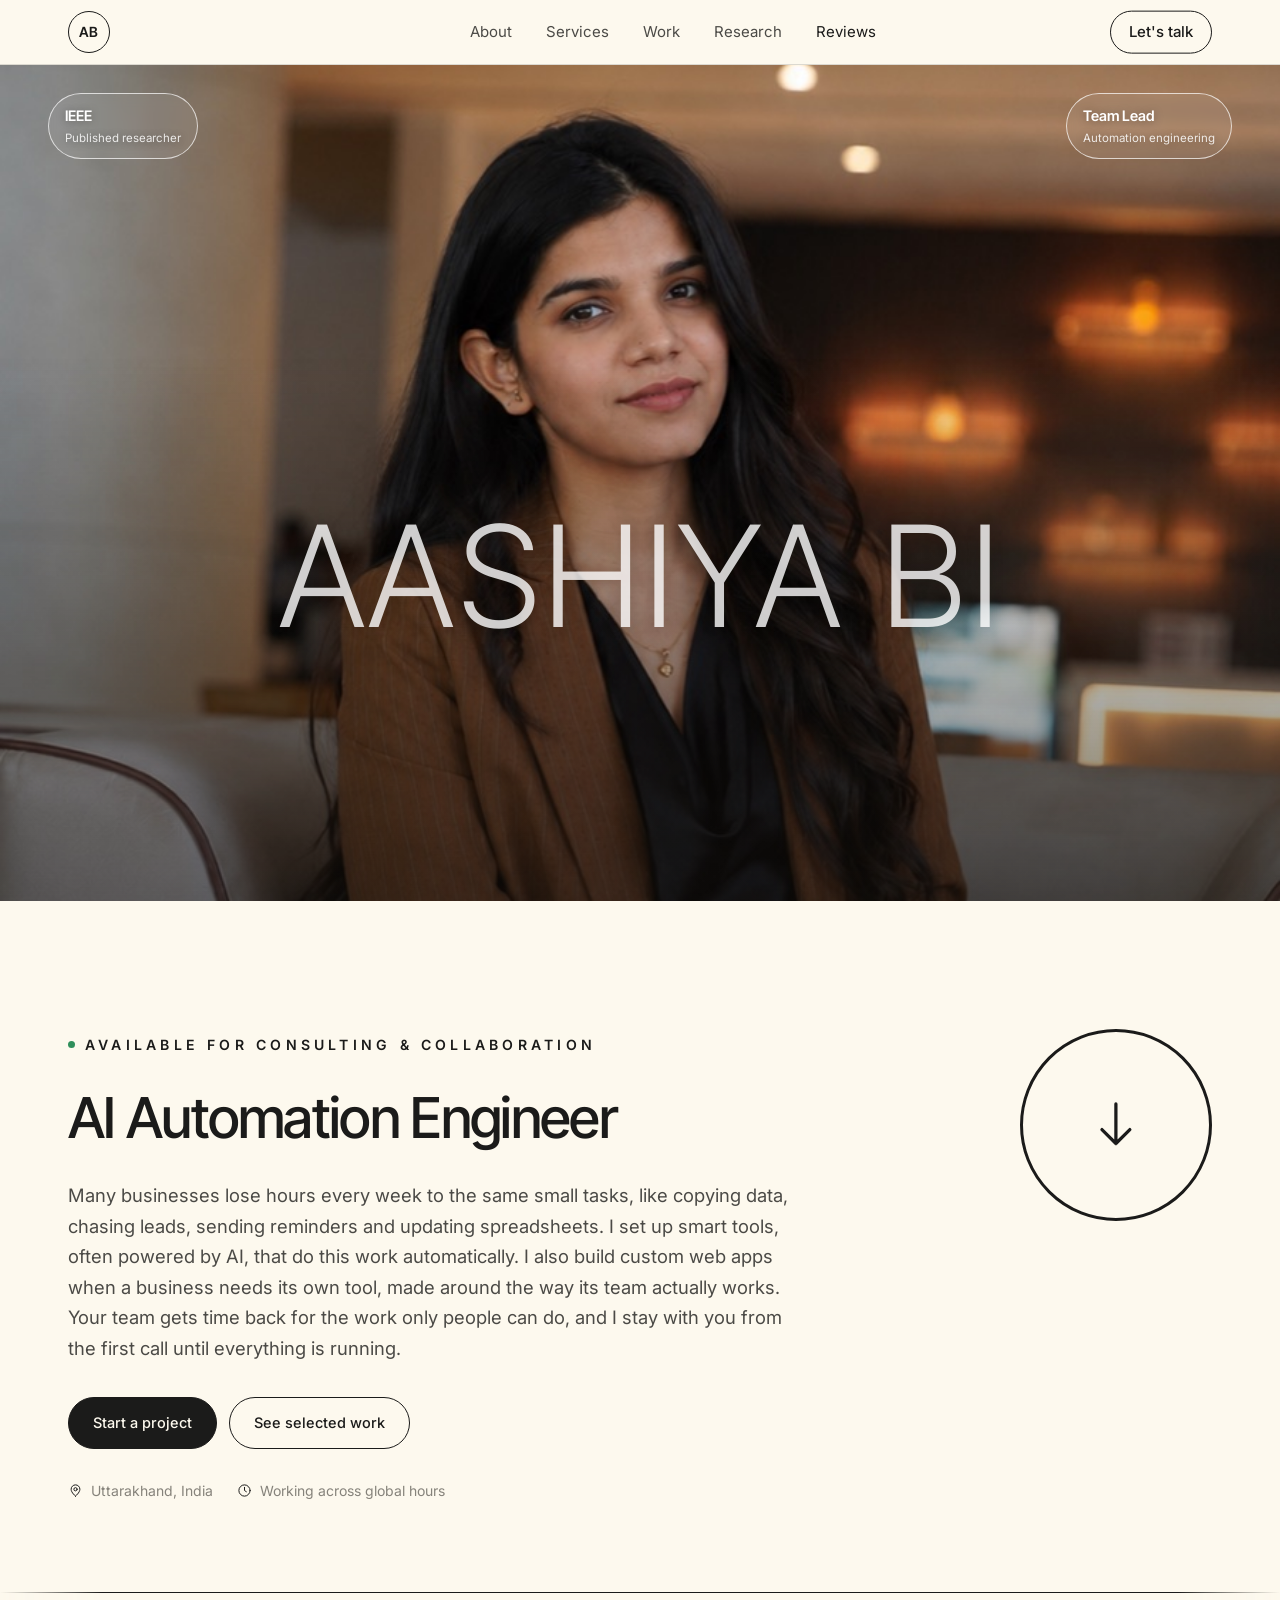
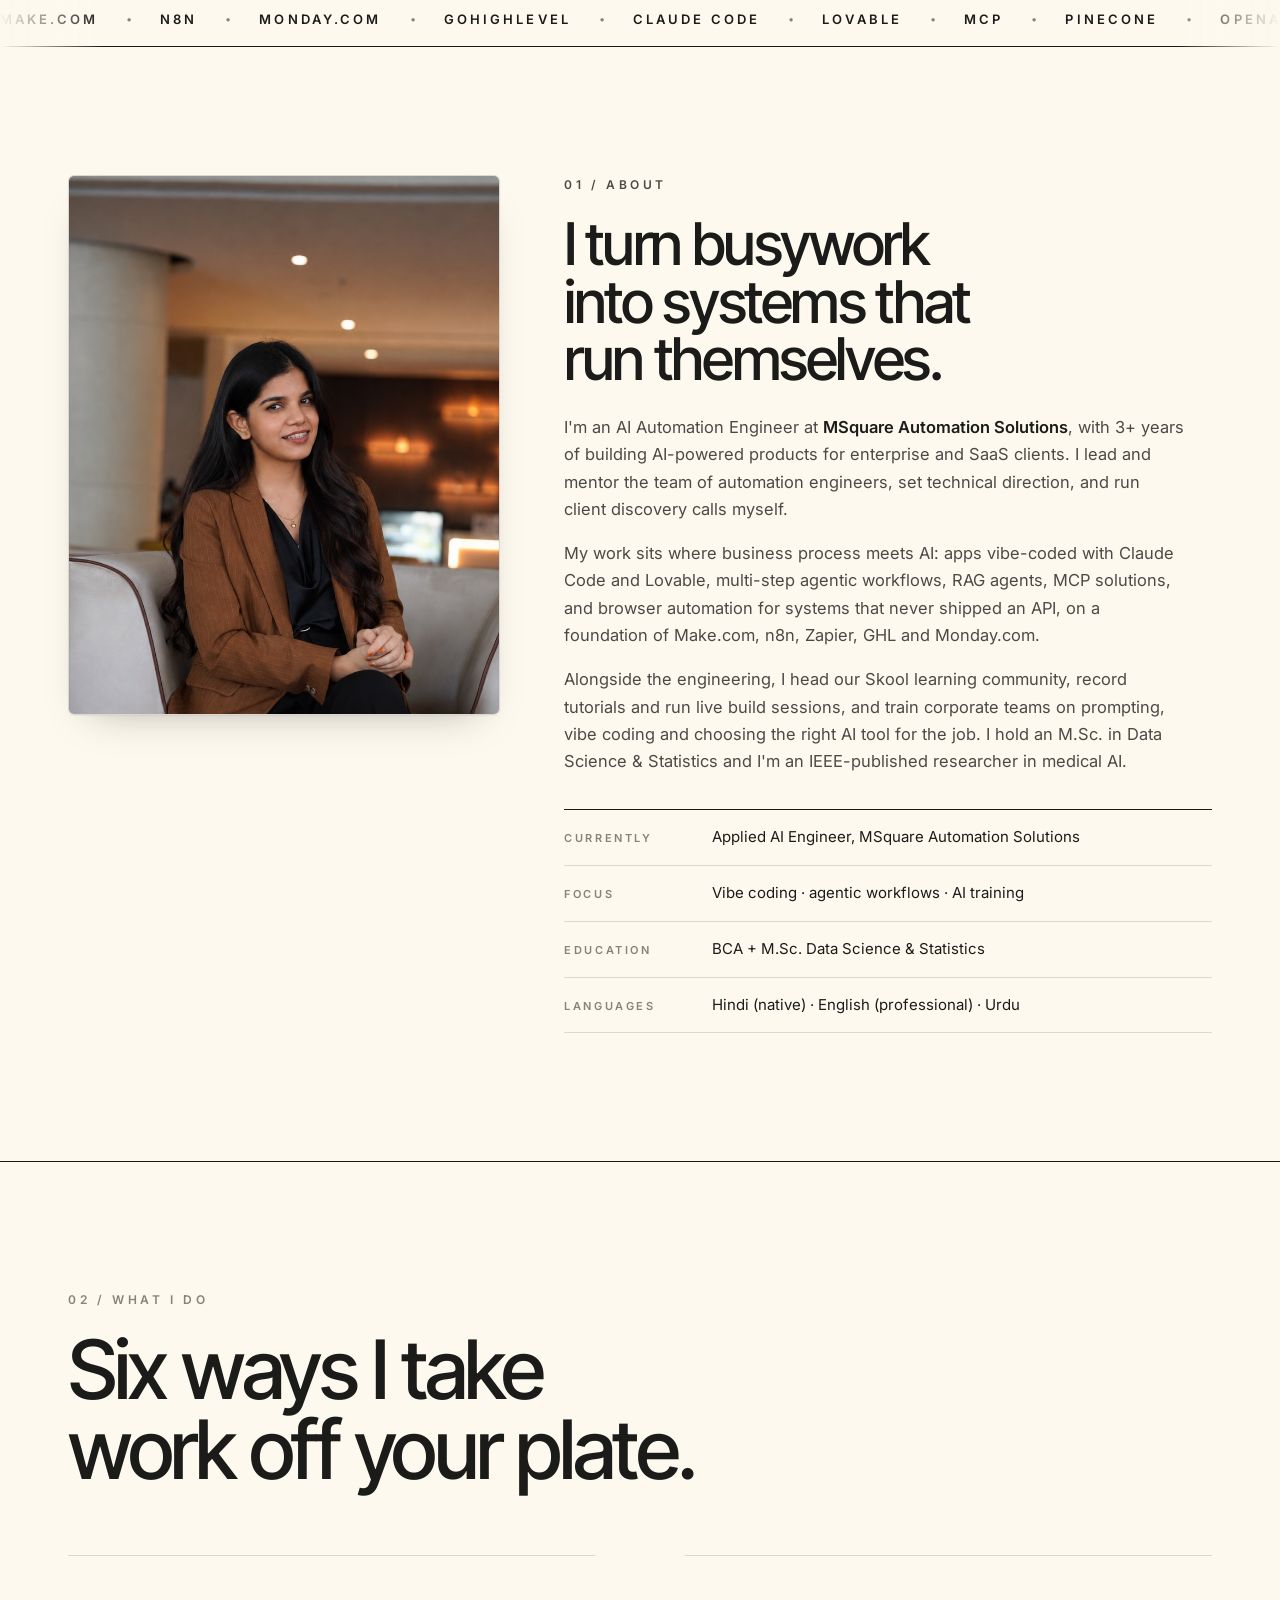
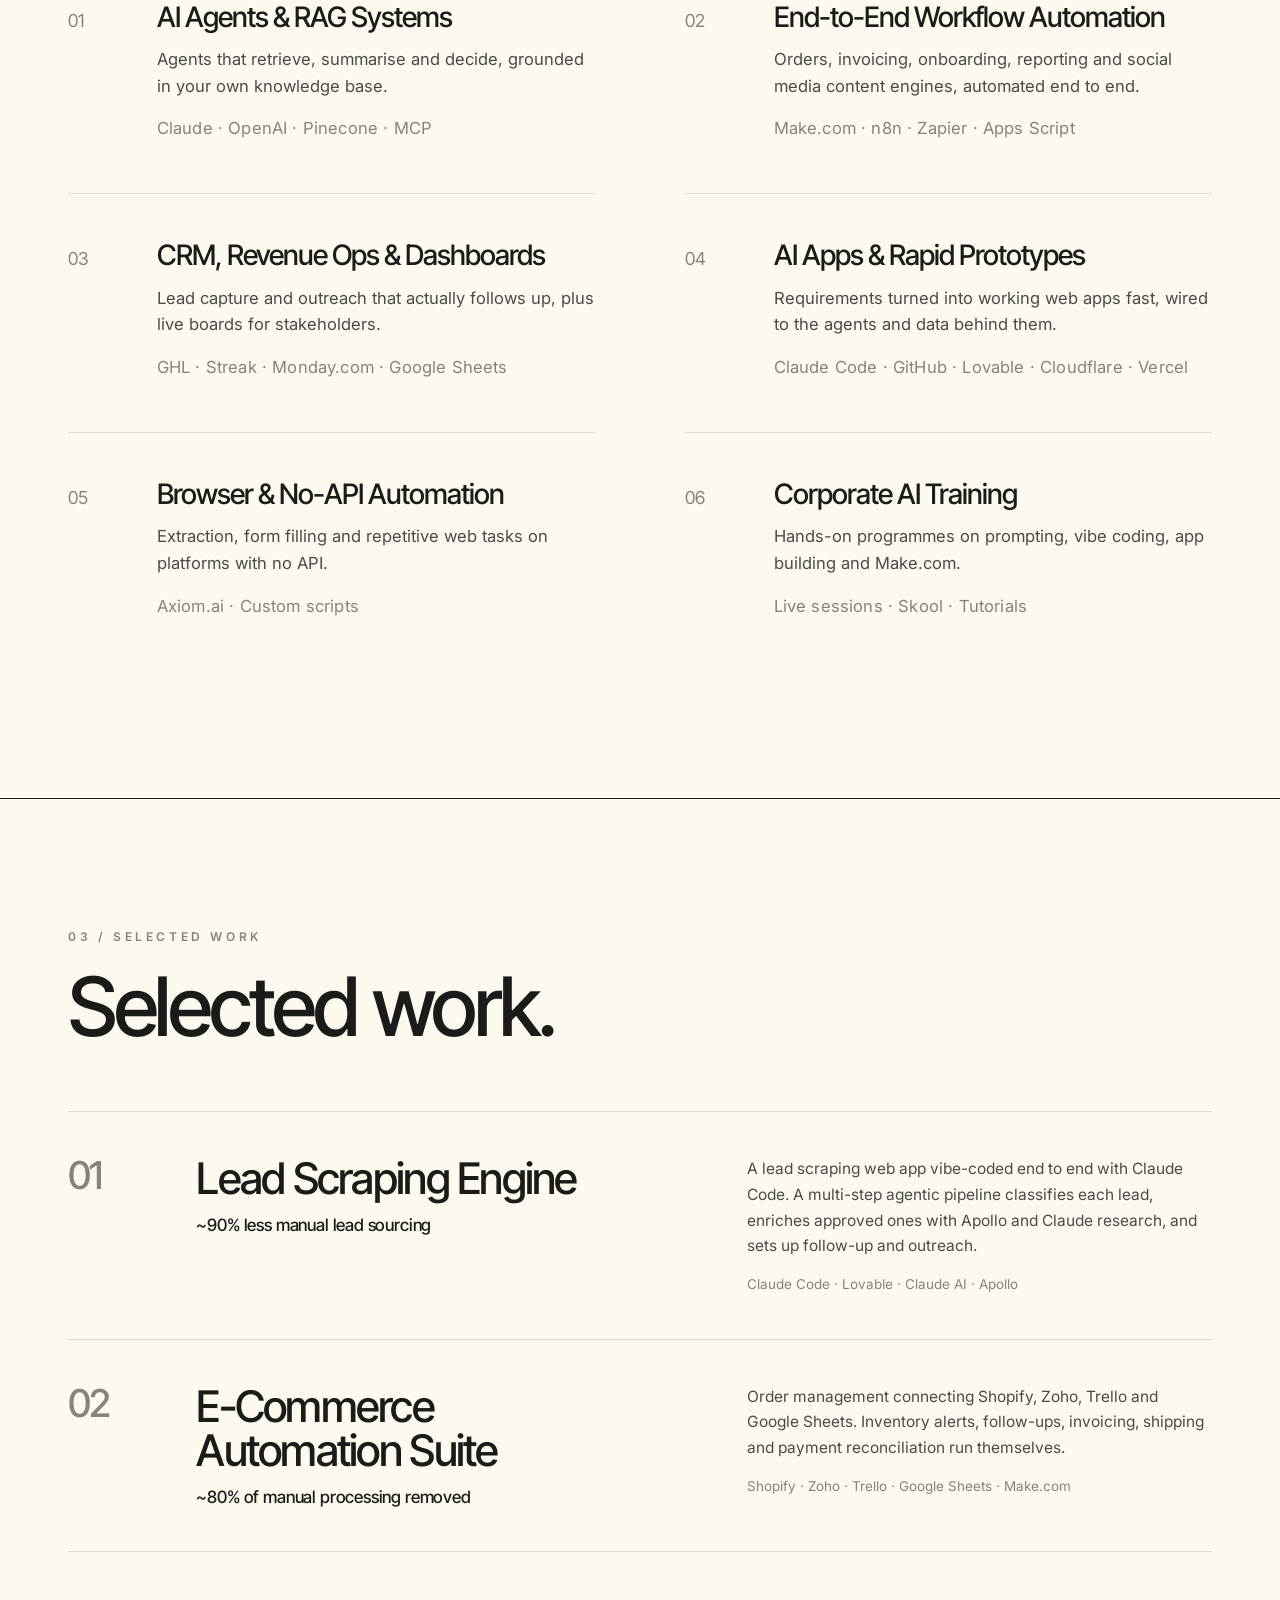
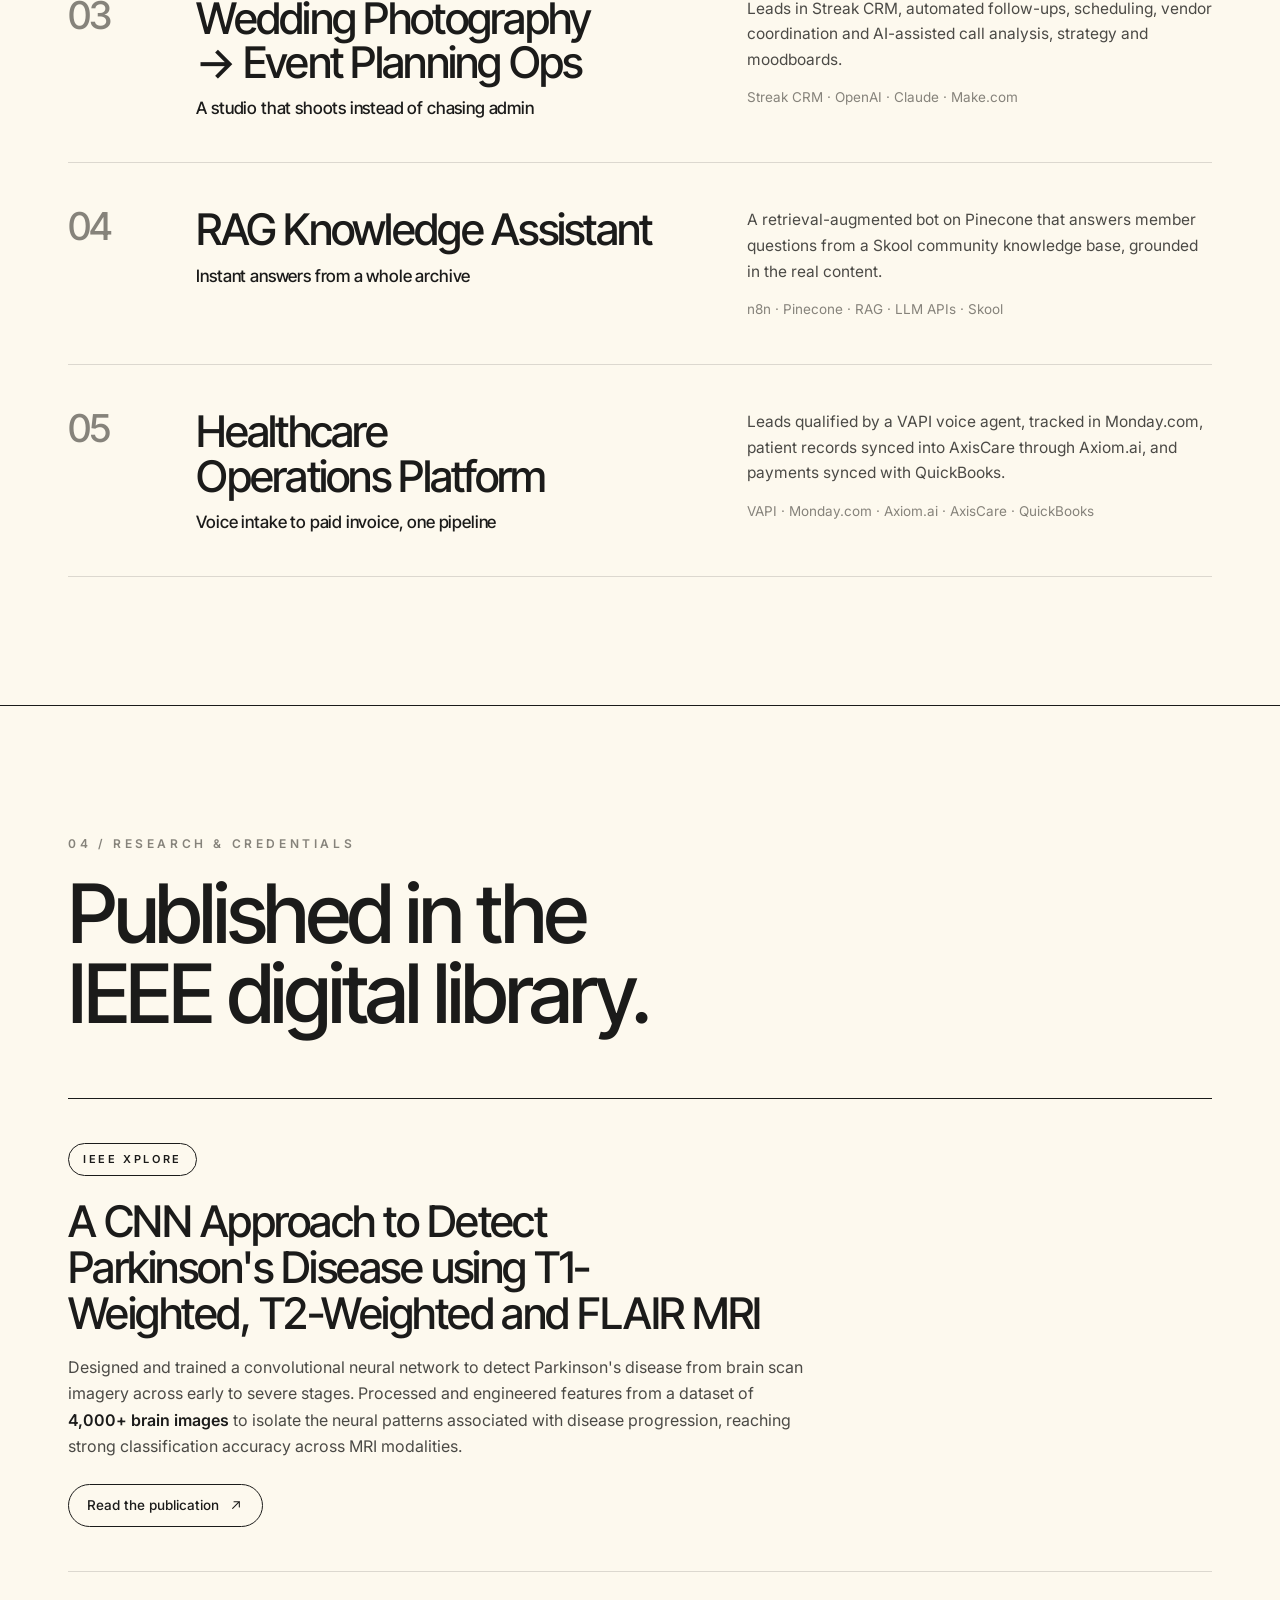
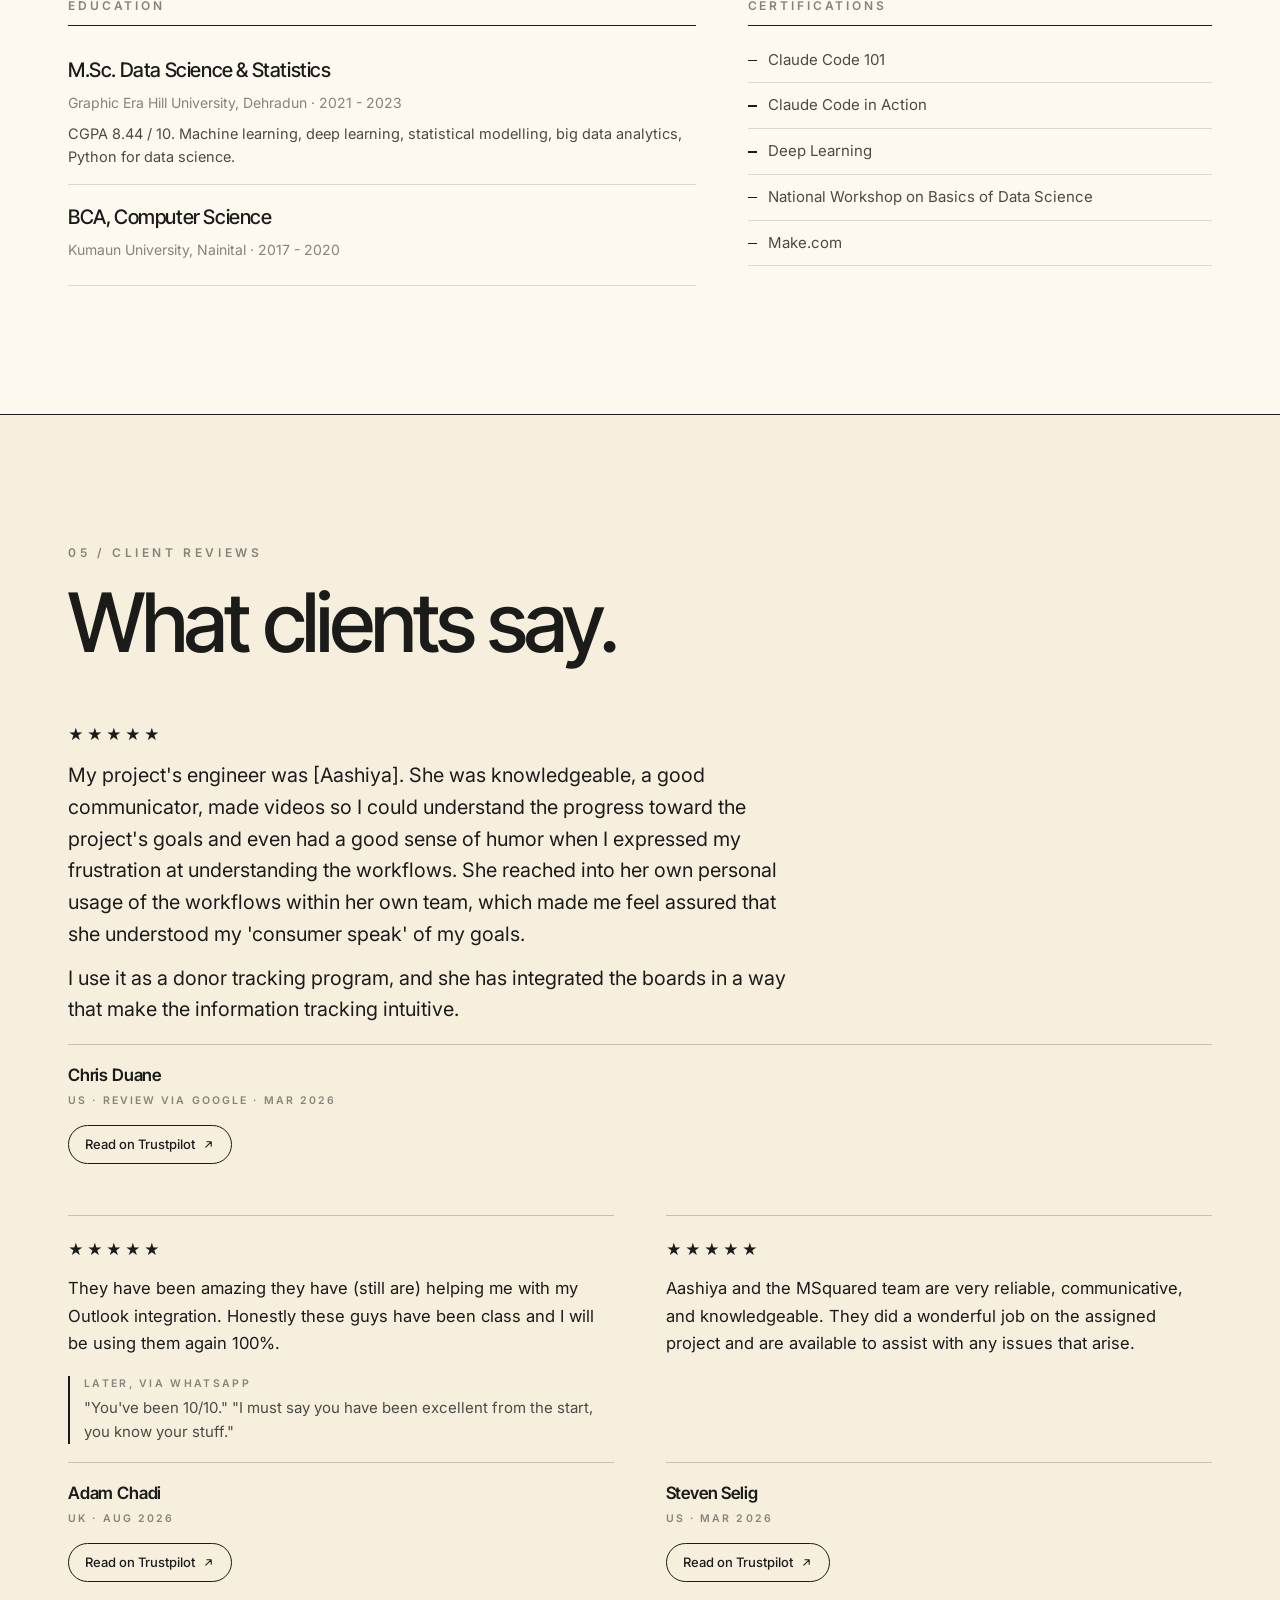
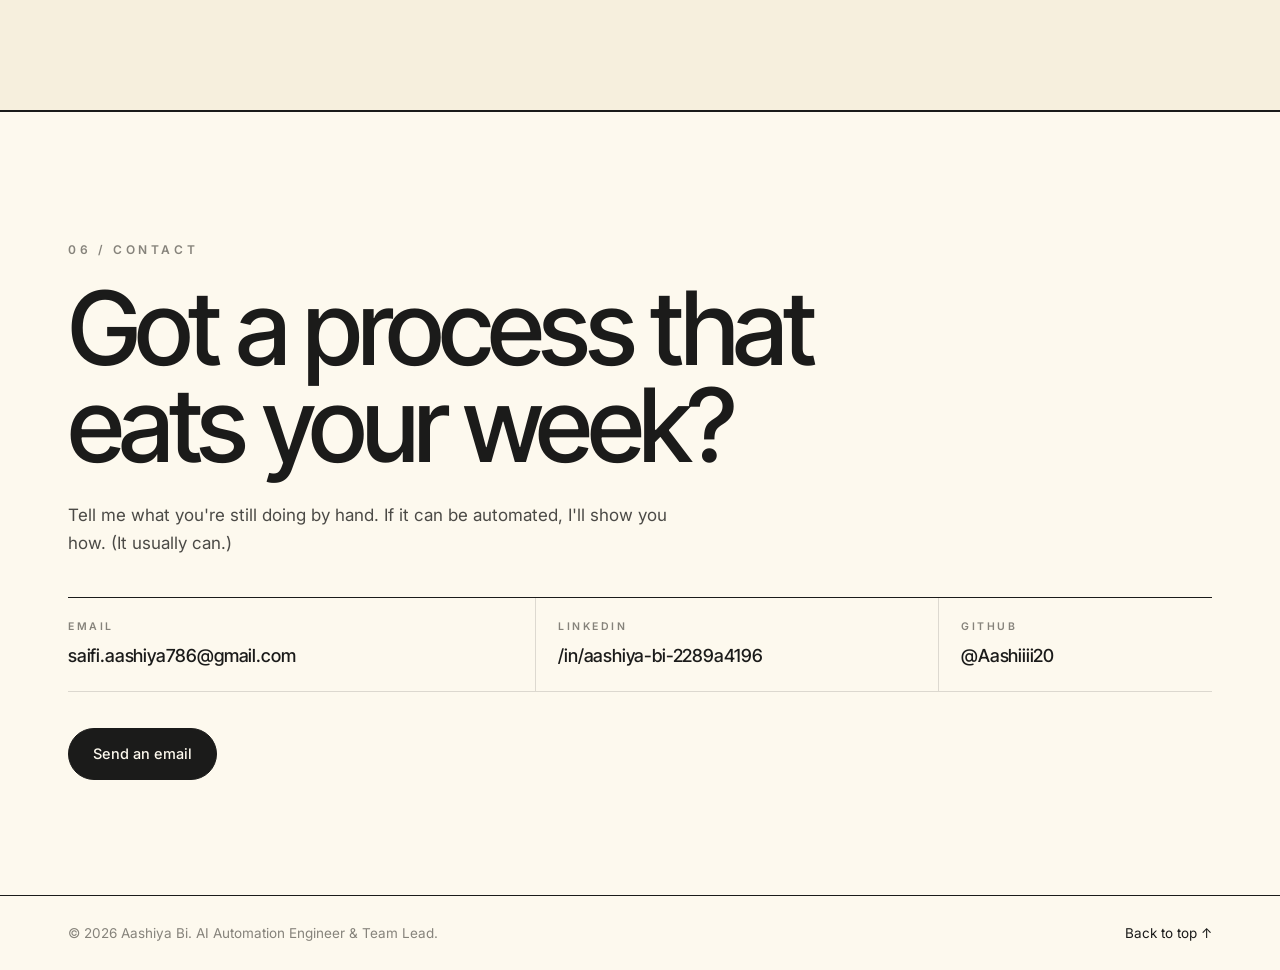
==== commit 7758e996: "Remove client names and countries from projects Co-Authored-By: Claude Opus 5.5 <noreply@anthropic.c" ====
--- a/index.html
+++ b/index.html
@@ -196,7 +196,6 @@
           <span class="wk__n">01</span>
           <div class="wk__head">
             <h3>Lead Scraping Engine</h3>
-            <p class="wk__client">PythonBull · UAE</p>
             <p class="wk__result">~90% less manual lead sourcing</p>
           </div>
           <div class="wk__detail">
@@ -208,7 +207,6 @@
           <span class="wk__n">02</span>
           <div class="wk__head">
             <h3>E-Commerce Automation Suite</h3>
-            <p class="wk__client">Euclove · Australia</p>
             <p class="wk__result">~80% of manual processing removed</p>
           </div>
           <div class="wk__detail">
@@ -220,7 +218,6 @@
           <span class="wk__n">03</span>
           <div class="wk__head">
             <h3>Wedding Photography → Event Planning Ops</h3>
-            <p class="wk__client">TLIC Media · USA</p>
             <p class="wk__result">A studio that shoots instead of chasing admin</p>
           </div>
           <div class="wk__detail">
@@ -232,7 +229,6 @@
           <span class="wk__n">04</span>
           <div class="wk__head">
             <h3>RAG Knowledge Assistant</h3>
-            <p class="wk__client">Setterlen University · USA</p>
             <p class="wk__result">Instant answers from a whole archive</p>
           </div>
           <div class="wk__detail">
@@ -244,7 +240,6 @@
           <span class="wk__n">05</span>
           <div class="wk__head">
             <h3>Healthcare Operations Platform</h3>
-            <p class="wk__client">Assisting Hands · USA</p>
             <p class="wk__result">Voice intake to paid invoice, one pipeline</p>
           </div>
           <div class="wk__detail">
--- a/assets/css/styles.css
+++ b/assets/css/styles.css
@@ -451,7 +451,7 @@
 .wk__n{font:500 clamp(28px,3vw,40px)/1 var(--ff-display);letter-spacing:-.04em;color:var(--muted-2)}
 .wk__head h3{font-size:clamp(28px,3.4vw,46px);font-weight:500;letter-spacing:-.04em;line-height:1.02}
 .wk__client{margin:12px 0 0;font:600 11.5px var(--ff-label);letter-spacing:.24em;text-transform:uppercase;color:var(--muted-2)}
-.wk__result{margin:16px 0 0;font:500 17px var(--ff-display);letter-spacing:-.01em;color:var(--text)}
+.wk__result{margin:14px 0 0;font:500 17px var(--ff-display);letter-spacing:-.01em;color:var(--text)}
 .wk__detail p{margin:0;color:var(--muted);font-size:15.5px}
 .wk__detail .wk__stack{margin-top:14px;font-size:13.5px;color:var(--muted-2)}
 .wk__demo{display:inline-flex;align-items:center;gap:10px;margin-top:18px;font:500 14.5px var(--ff-sans);border:1.5px solid var(--text);border-radius:99px;padding:10px 18px;transition:background .2s,color .2s}
